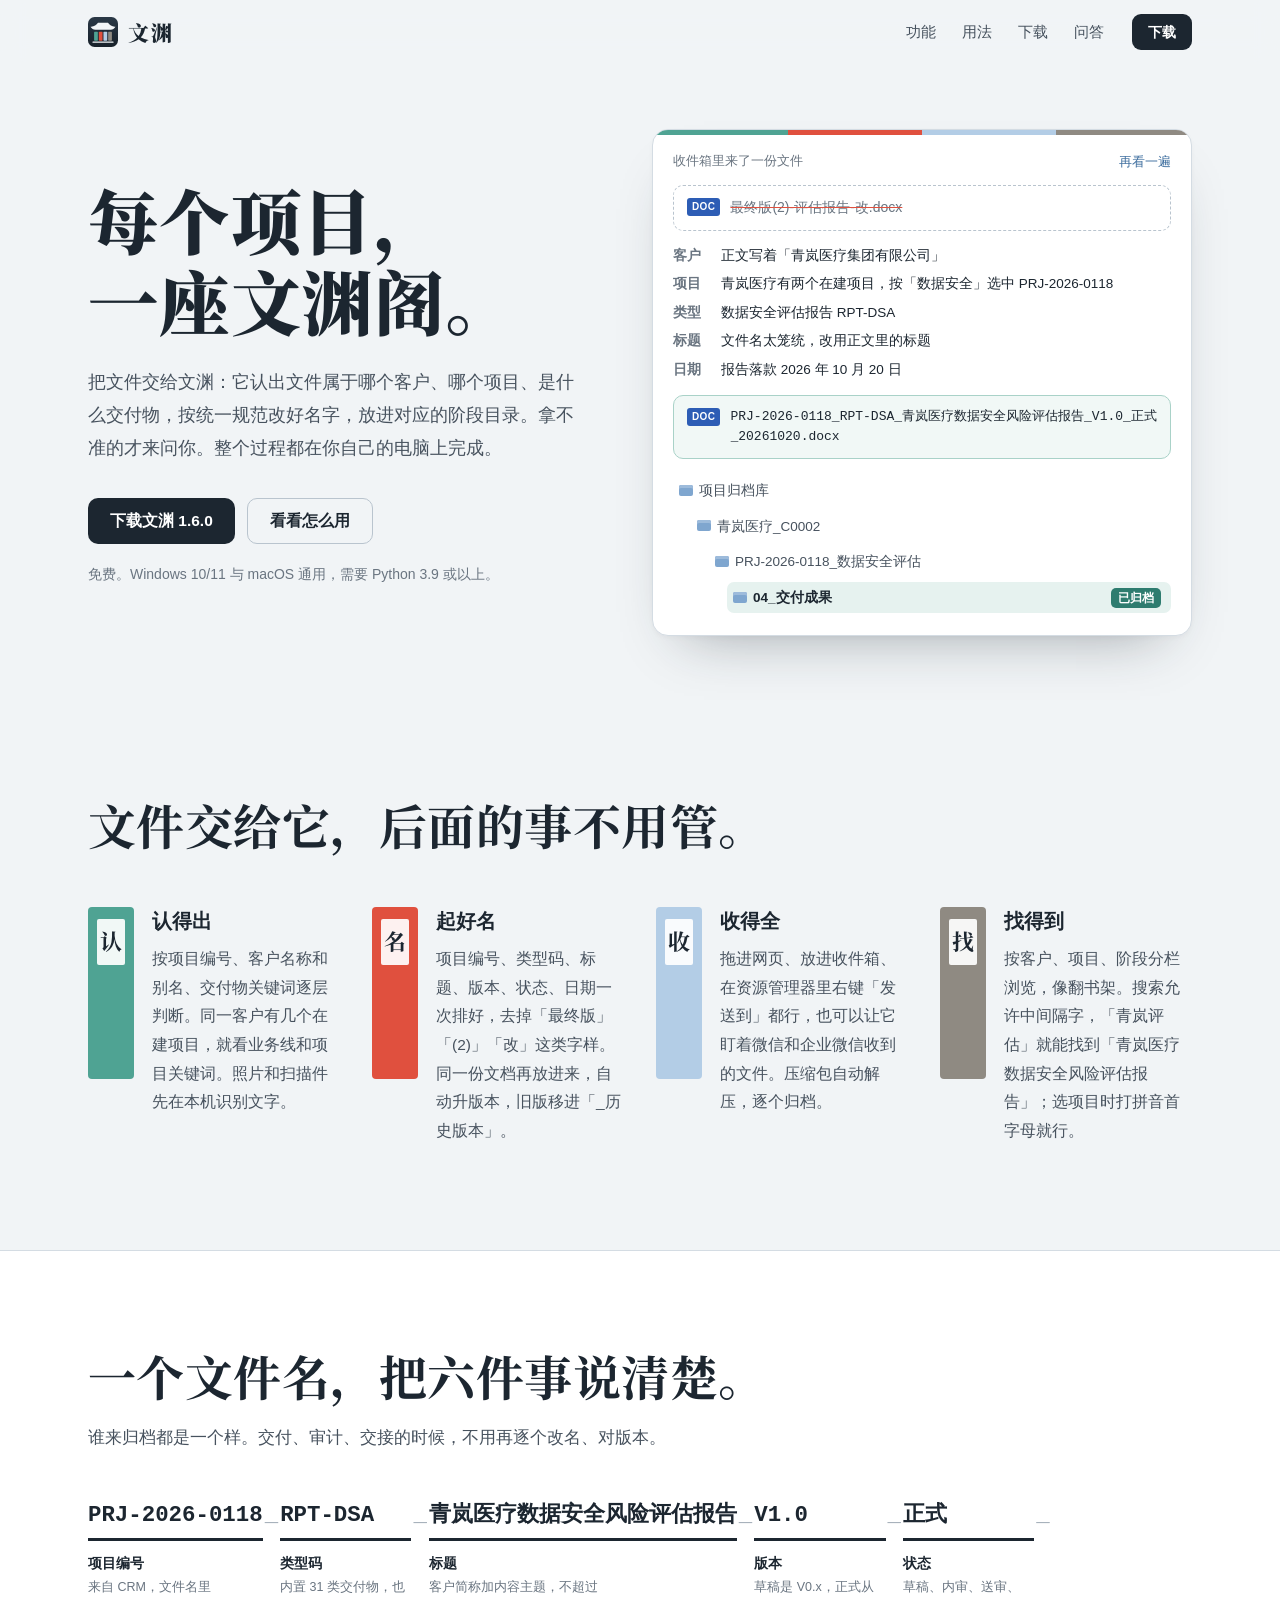
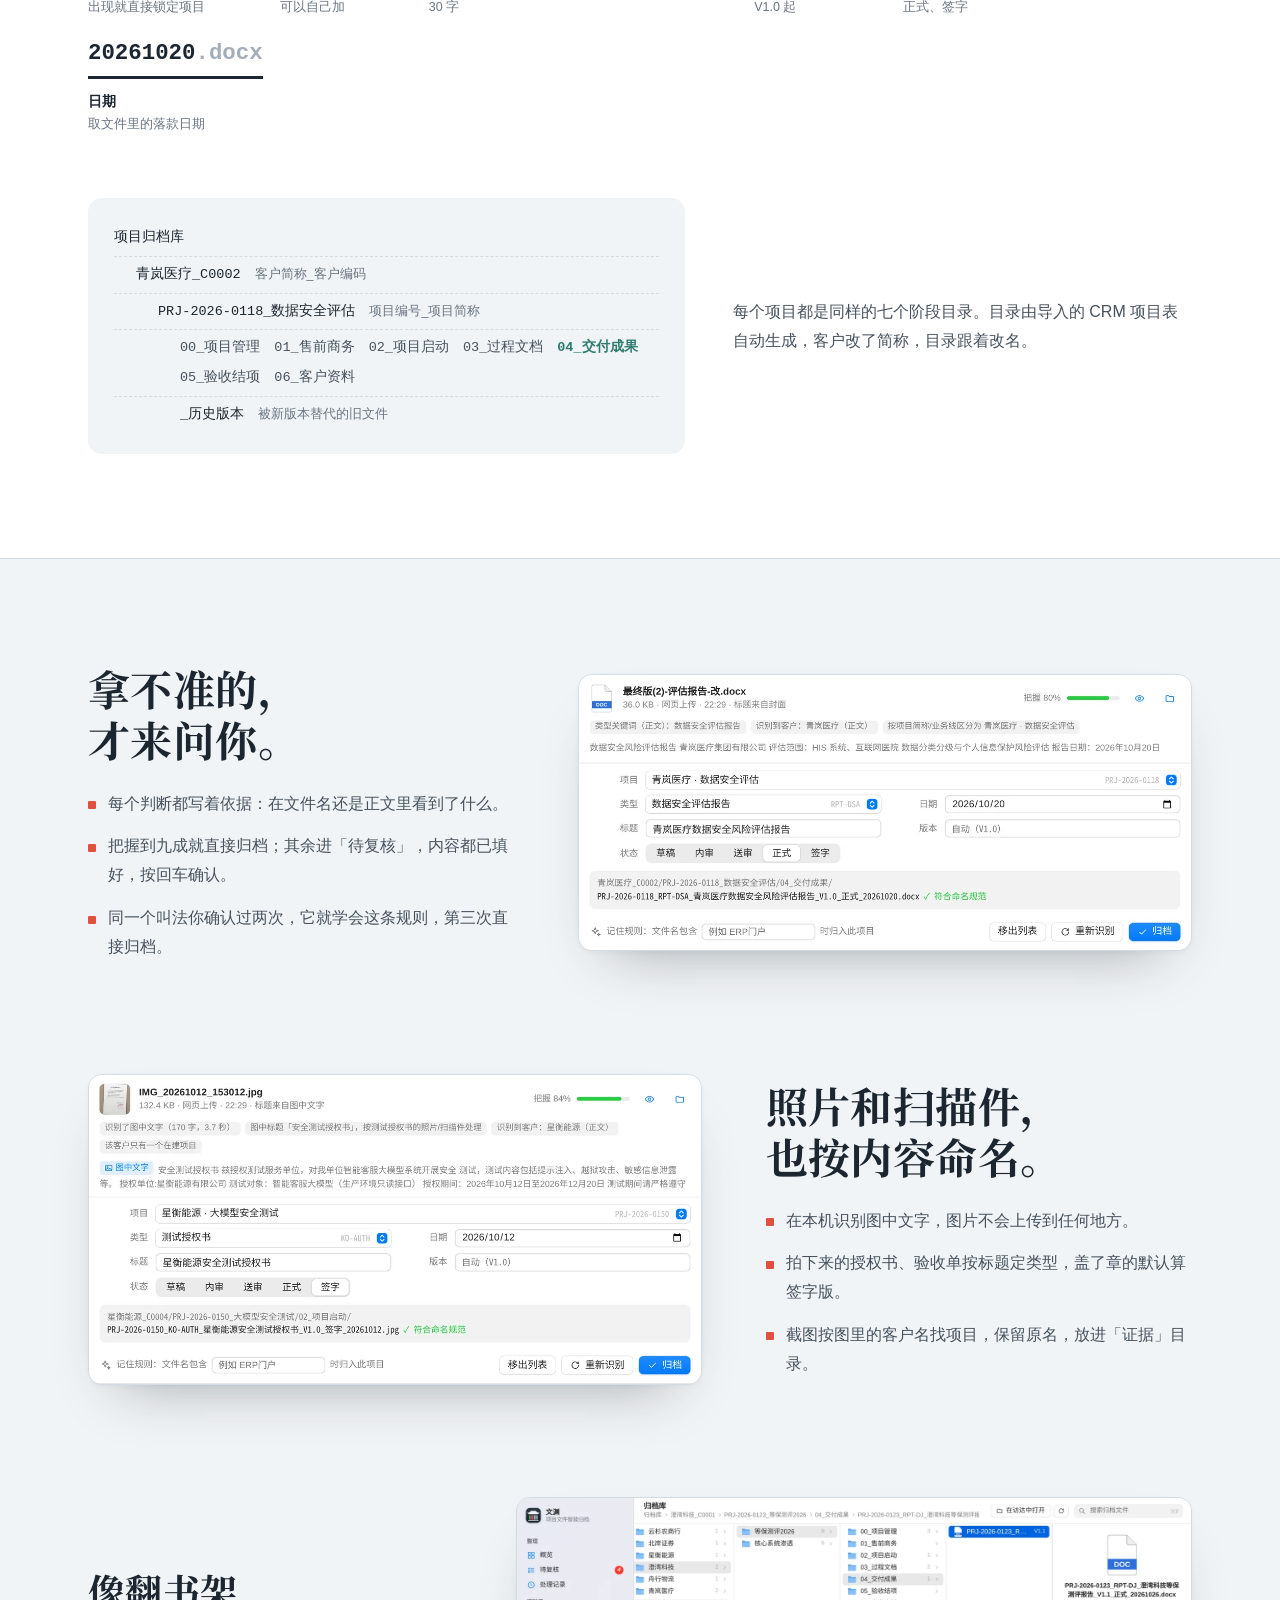
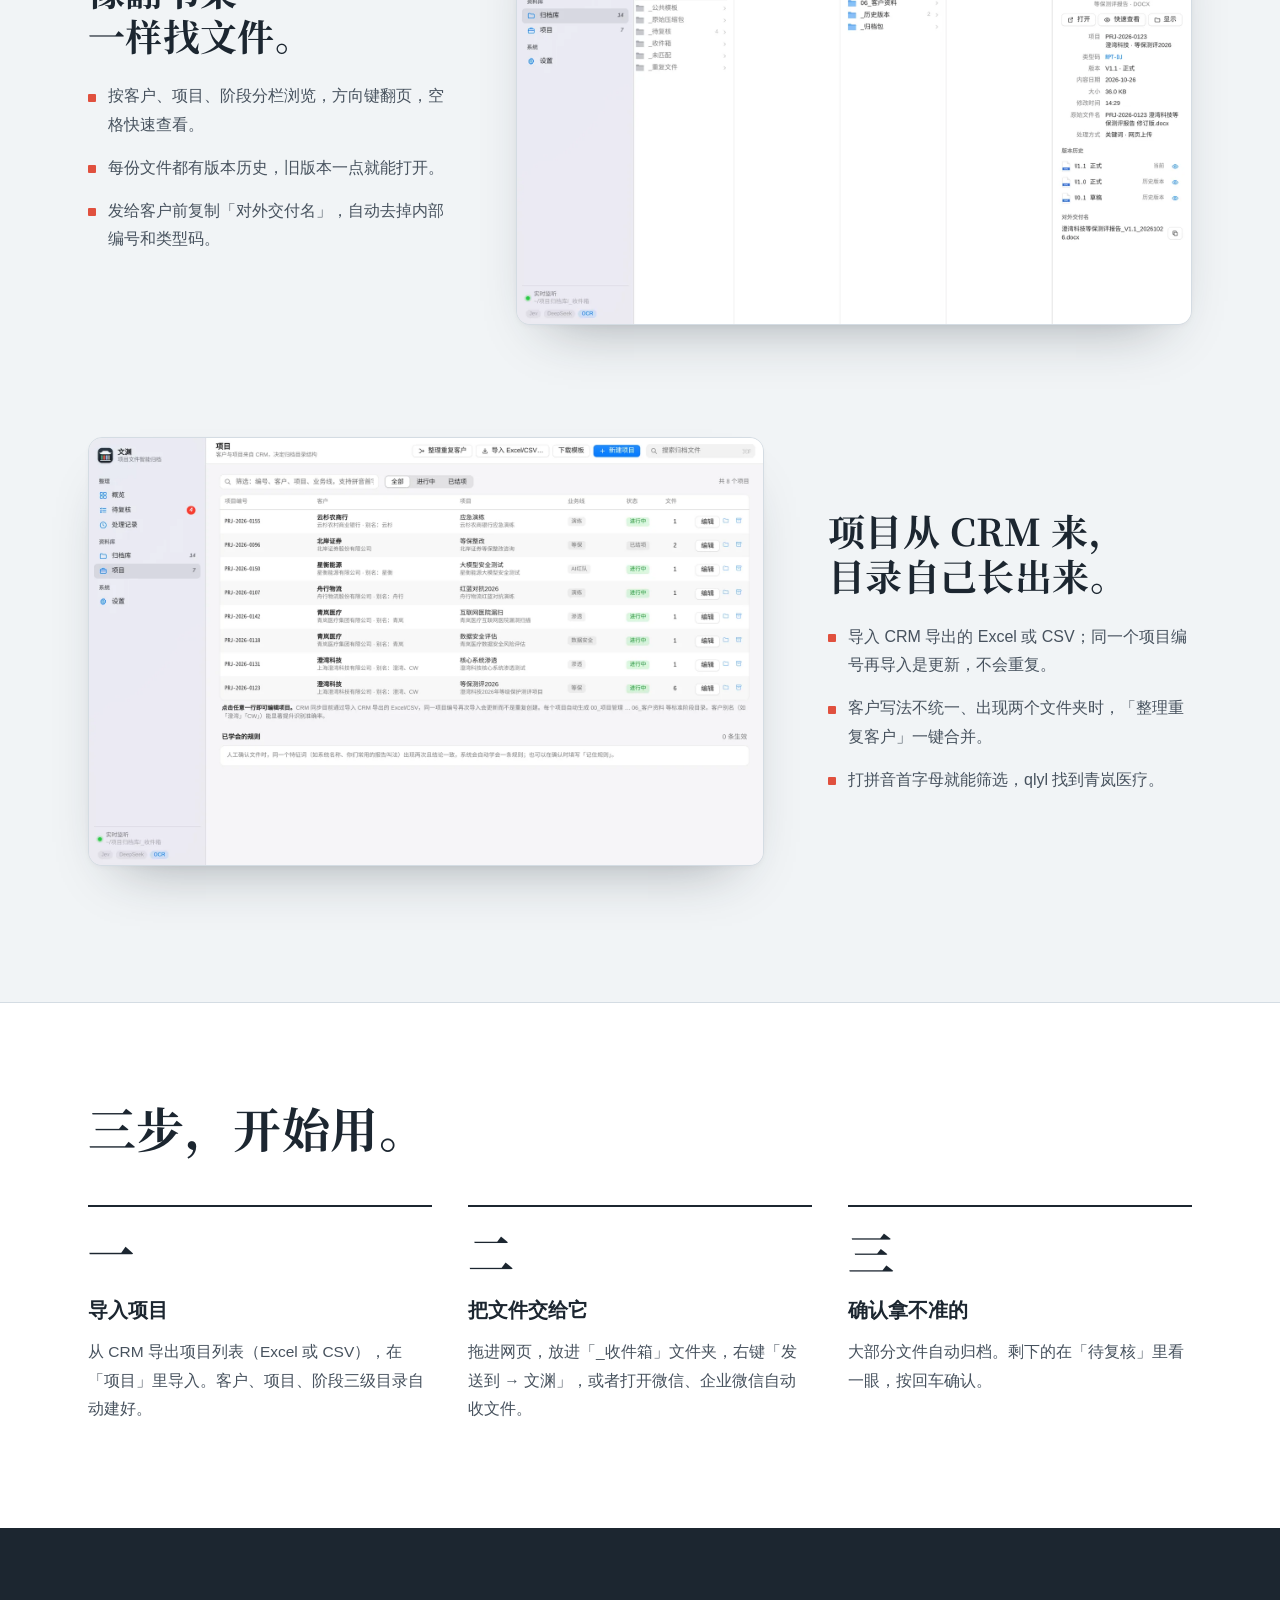
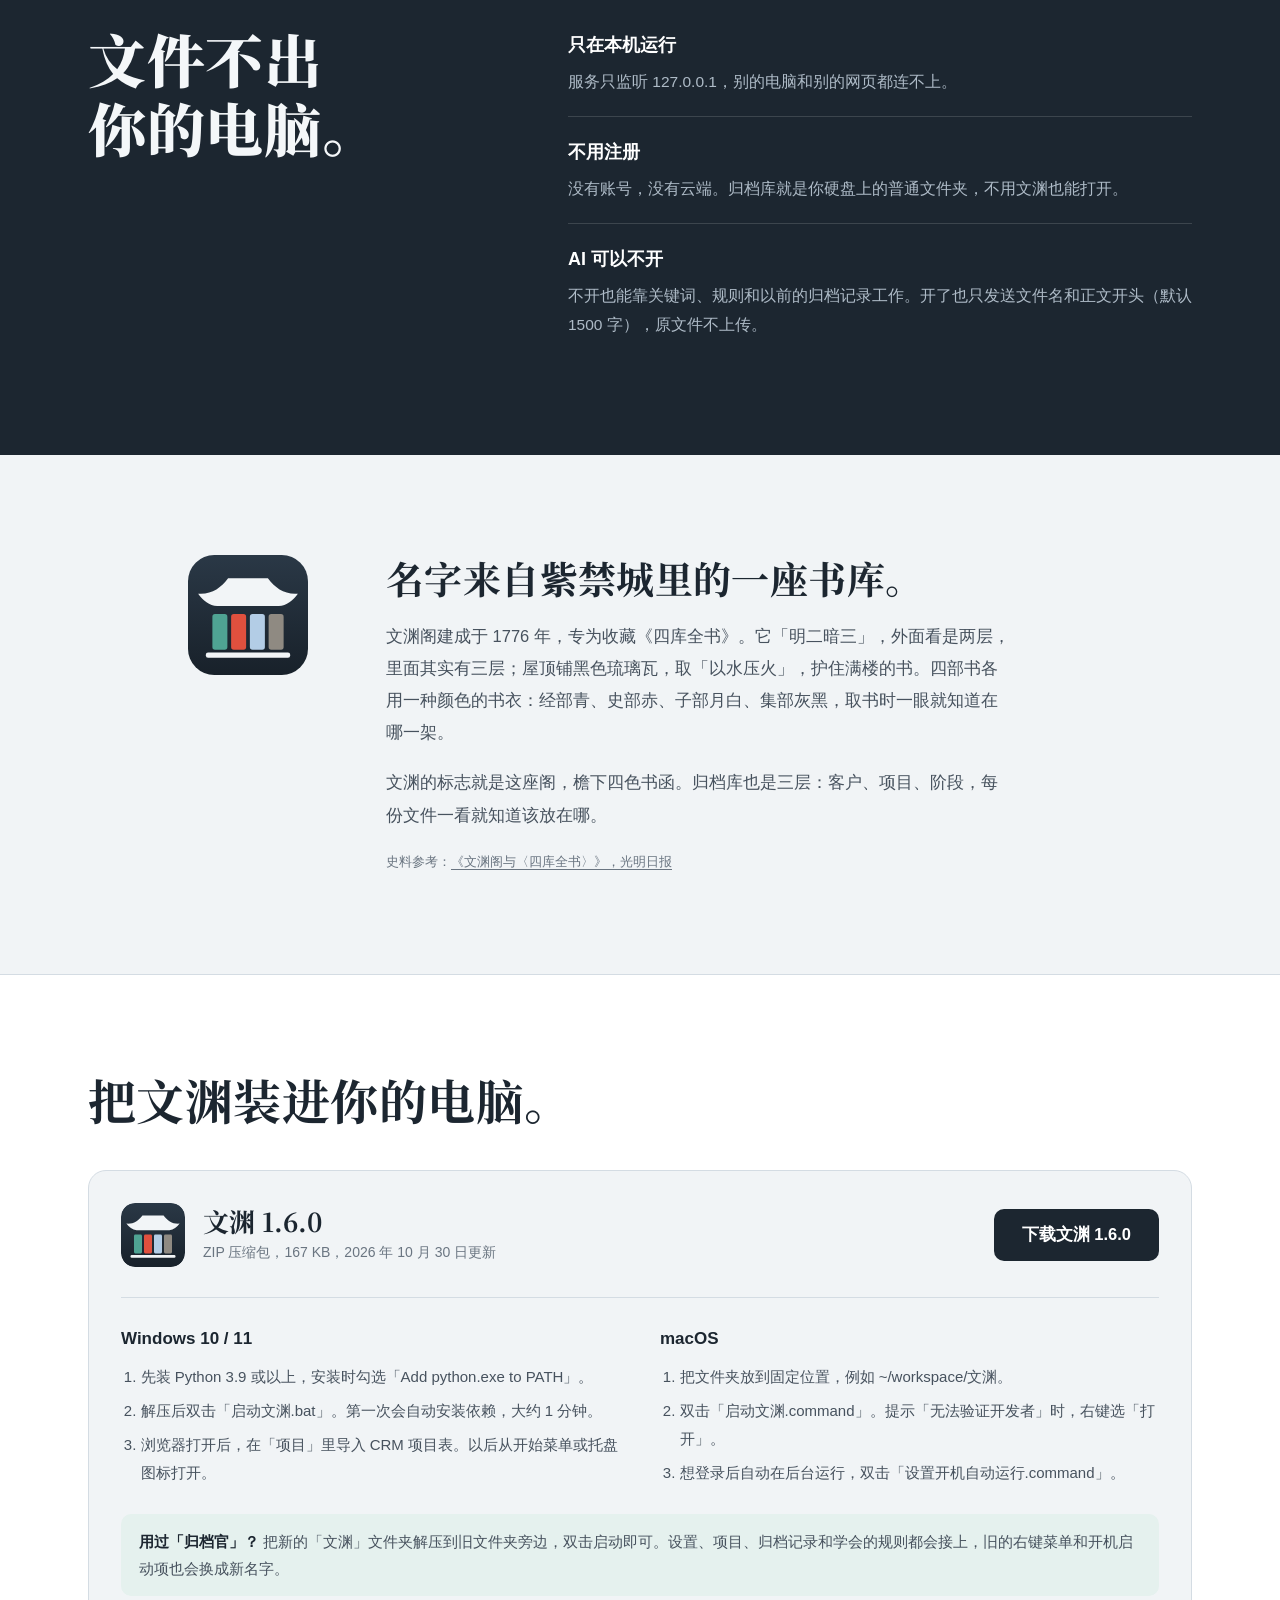
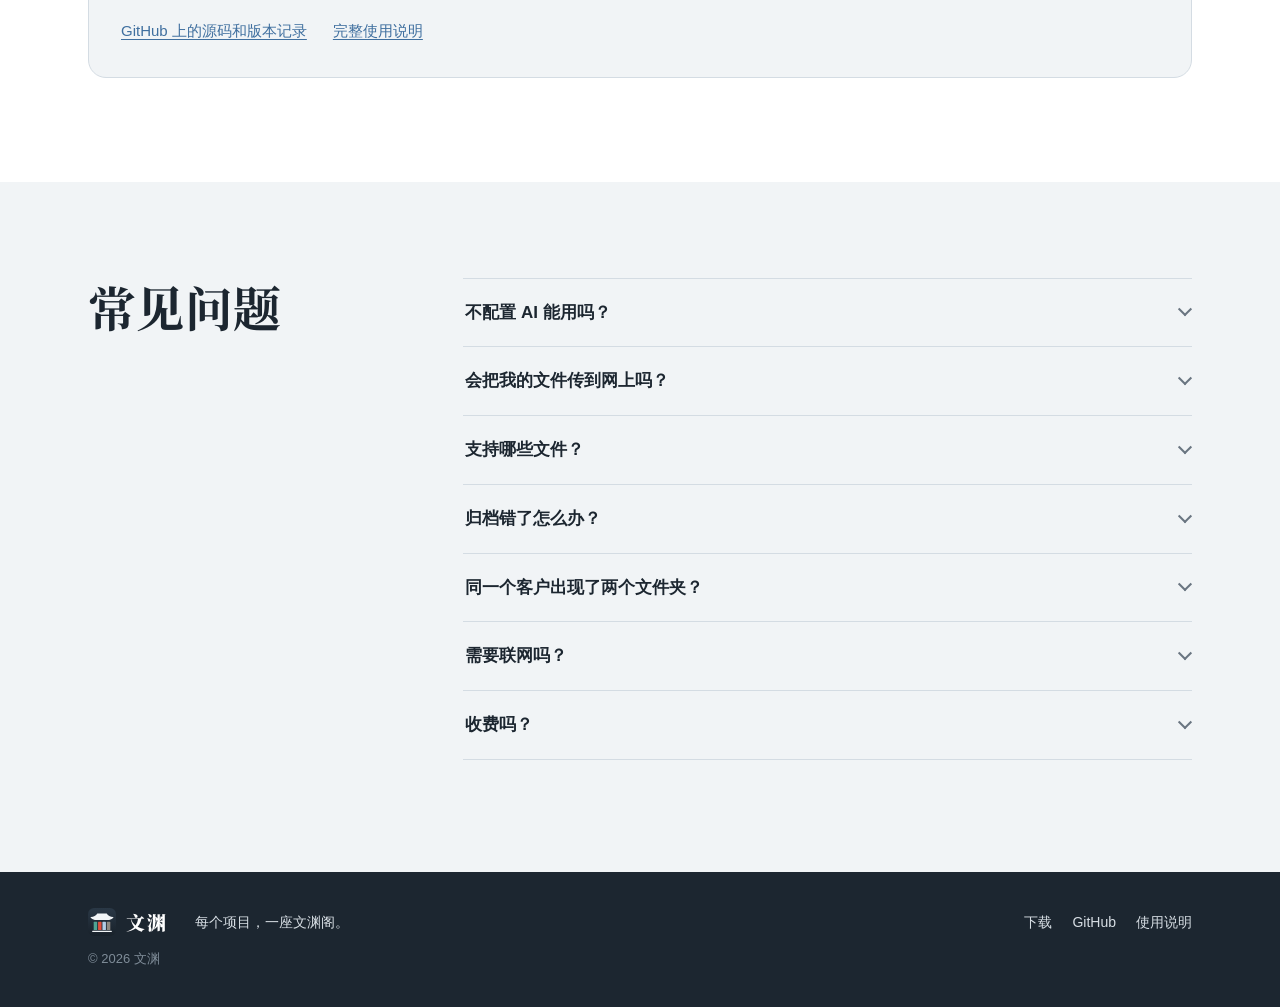
==== index.html @ 4310472b "文渊 1.6.0：原「归档官」改名，附产品网站 - 改名为「文渊」，新 Logo；旧的右键菜单、开始菜单和开机启动项自动换成新名字 - 新文件夹里启动时，自动接着用旁边旧「归档官」文件夹里的数据 - " ====
<!doctype html>
<html lang="zh-CN">
<head>
<meta charset="utf-8">
<meta name="viewport" content="width=device-width, initial-scale=1">
<title>文渊：项目文件自动归档</title>
<meta name="description" content="文渊自动认出文件属于哪个客户、哪个项目、是什么交付物，按统一规范改名，放进客户、项目、阶段三级目录。在你自己的电脑上运行，免费下载，Windows 与 macOS 通用。">
<meta name="theme-color" content="#F1F4F6">
<link rel="icon" href="assets/logo.svg" type="image/svg+xml">
<link rel="icon" href="assets/favicon-32.png" sizes="32x32" type="image/png">
<link rel="apple-touch-icon" href="assets/apple-touch-icon.png">
<meta property="og:type" content="website">
<meta property="og:title" content="文渊：每个项目，一座文渊阁">
<meta property="og:description" content="项目文件自动识别、规范命名、按客户 / 项目 / 阶段归档。本机运行，免费下载。">
<meta property="og:image" content="https://jamesju1987.github.io/wenyuan/assets/og.png">
<meta property="og:url" content="https://jamesju1987.github.io/wenyuan/">
<link rel="preload" href="assets/fonts/wy-serif-900.woff2" as="font" type="font/woff2" crossorigin>
<link rel="stylesheet" href="assets/site.css?v=1.6.0">
<script>document.documentElement.classList.add("js")</script>
</head>
<body>
<a class="skip" href="#main">跳到正文</a>

<header class="nav" id="nav">
  <div class="wrap nav-in">
    <a class="brand" href="#top" aria-label="文渊首页"><img src="assets/logo.svg" width="30" height="30" alt=""><span>文渊</span></a>
    <nav class="nav-links" aria-label="页面导航">
      <a href="#features">功能</a><a href="#how">用法</a><a href="#download">下载</a><a href="#faq">问答</a>
    </nav>
    <a class="btn btn-ink btn-sm" href="#download">下载</a>
  </div>
</header>

<main id="main">

<section class="hero" id="top">
  <div class="wrap hero-in">
    <div class="hero-copy">
      <h1 class="display"><span class="ln">每个项目，</span><span class="ln">一座文渊阁。</span></h1>
      <p class="lede">把文件交给文渊：它认出文件属于哪个客户、哪个项目、是什么交付物，按统一规范改好名字，放进对应的阶段目录。拿不准的才来问你。整个过程都在你自己的电脑上完成。</p>
      <div class="cta">
        <a class="btn btn-ink" href="download/Wenyuan-1.6.0.zip" download>下载文渊 1.6.0</a>
        <a class="btn btn-line" href="#how">看看怎么用</a>
      </div>
      <p class="fine">免费。Windows 10/11 与 macOS 通用，需要 Python 3.9 或以上。</p>
    </div>

    <figure class="demo" id="demo" data-step="0" aria-label="演示：一份名字很乱的文件被识别、改名，放进项目的交付成果目录">
      <div class="demo-bar">
        <span class="demo-title">收件箱里来了一份文件</span>
        <button type="button" class="replay" id="replay" hidden>再看一遍</button>
      </div>
      <div class="demo-body">
        <div class="d-file d-in"><span class="ftag">DOC</span><span class="fn">最终版(2)-评估报告-改.docx</span></div>
        <ul class="d-steps">
          <li class="s1"><b>客户</b><span>正文写着「青岚医疗集团有限公司」</span></li>
          <li class="s2"><b>项目</b><span>青岚医疗有两个在建项目，按「数据安全」选中 PRJ-2026-0118</span></li>
          <li class="s3"><b>类型</b><span>数据安全评估报告 RPT-DSA</span></li>
          <li class="s4"><b>标题</b><span>文件名太笼统，改用正文里的标题</span></li>
          <li class="s5"><b>日期</b><span>报告落款 2026 年 10 月 20 日</span></li>
        </ul>
        <div class="d-file d-out"><span class="ftag">DOC</span><span class="fn mono">PRJ-2026-0118_RPT-DSA_青岚医疗数据安全风险评估报告_V1.0_正式_20261020.docx</span></div>
        <div class="d-tree">
          <div class="t t0">项目归档库</div>
          <div class="t t1">青岚医疗_C0002</div>
          <div class="t t2">PRJ-2026-0118_数据安全评估</div>
          <div class="t t3"><span>04_交付成果</span><em class="land">已归档</em></div>
        </div>
      </div>
    </figure>
  </div>
</section>

<section class="pillars" id="features" aria-labelledby="pillars-h">
  <div class="wrap">
    <h2 class="display" id="pillars-h">文件交给它，<br class="m-only">后面的事不用管。</h2>
    <div class="pillar-grid">
      <article class="pillar c-qing">
        <div class="spine" aria-hidden="true">认</div>
        <div class="pillar-body">
          <h3>认得出</h3>
          <p>按项目编号、客户名称和别名、交付物关键词逐层判断。同一客户有几个在建项目，就看业务线和项目关键词。照片和扫描件先在本机识别文字。</p>
        </div>
      </article>
      <article class="pillar c-chi">
        <div class="spine" aria-hidden="true">名</div>
        <div class="pillar-body">
          <h3>起好名</h3>
          <p>项目编号、类型码、标题、版本、状态、日期一次排好，去掉「最终版」「(2)」「改」这类字样。同一份文档再放进来，自动升版本，旧版移进「_历史版本」。</p>
        </div>
      </article>
      <article class="pillar c-yuebai">
        <div class="spine" aria-hidden="true">收</div>
        <div class="pillar-body">
          <h3>收得全</h3>
          <p>拖进网页、放进收件箱、在资源管理器里右键「发送到」都行，也可以让它盯着微信和企业微信收到的文件。压缩包自动解压，逐个归档。</p>
        </div>
      </article>
      <article class="pillar c-huihei">
        <div class="spine" aria-hidden="true">找</div>
        <div class="pillar-body">
          <h3>找得到</h3>
          <p>按客户、项目、阶段分栏浏览，像翻书架。搜索允许中间隔字，「青岚评估」就能找到「青岚医疗数据安全风险评估报告」；选项目时打拼音首字母就行。</p>
        </div>
      </article>
    </div>
  </div>
</section>

<section class="anatomy" id="naming" aria-labelledby="naming-h">
  <div class="wrap">
    <h2 class="display" id="naming-h">一个文件名，<br class="m-only">把六件事说清楚。</h2>
    <p class="sec-lede">谁来归档都是一个样。交付、审计、交接的时候，不用再逐个改名、对版本。</p>
    <div class="fname-anatomy" role="list">
      <span class="seg" role="listitem"><code>PRJ-2026-0118</code><small><b>项目编号</b>来自 CRM，文件名里出现就直接锁定项目</small></span><span class="us" aria-hidden="true">_</span>
      <span class="seg" role="listitem"><code>RPT-DSA</code><small><b>类型码</b>内置 31 类交付物，也可以自己加</small></span><span class="us" aria-hidden="true">_</span>
      <span class="seg seg-wide" role="listitem"><code>青岚医疗数据安全风险评估报告</code><small><b>标题</b>客户简称加内容主题，不超过 30 字</small></span><span class="us" aria-hidden="true">_</span>
      <span class="seg" role="listitem"><code>V1.0</code><small><b>版本</b>草稿是 V0.x，正式从 V1.0 起</small></span><span class="us" aria-hidden="true">_</span>
      <span class="seg" role="listitem"><code>正式</code><small><b>状态</b>草稿、内审、送审、正式、签字</small></span><span class="us" aria-hidden="true">_</span>
      <span class="seg" role="listitem"><code>20261020<span class="ext">.docx</span></code><small><b>日期</b>取文件里的落款日期</small></span>
    </div>
    <div class="tree-wrap">
      <div class="tree" aria-label="归档库目录结构">
        <div class="tr d0"><span class="tn">项目归档库</span></div>
        <div class="tr d1"><span class="tn">青岚医疗_C0002</span><span class="tc">客户简称_客户编码</span></div>
        <div class="tr d2"><span class="tn">PRJ-2026-0118_数据安全评估</span><span class="tc">项目编号_项目简称</span></div>
        <div class="tr d3 stages"><span class="tn">00_项目管理</span><span class="tn">01_售前商务</span><span class="tn">02_项目启动</span><span class="tn">03_过程文档</span><span class="tn on">04_交付成果</span><span class="tn">05_验收结项</span><span class="tn">06_客户资料</span></div>
        <div class="tr d3"><span class="tn">_历史版本</span><span class="tc">被新版本替代的旧文件</span></div>
      </div>
      <p class="tree-note">每个项目都是同样的七个阶段目录。目录由导入的 CRM 项目表自动生成，客户改了简称，目录跟着改名。</p>
    </div>
  </div>
</section>

<section class="rows" aria-label="功能细节">
  <div class="wrap">
    <article class="row">
      <div class="row-text">
        <h2 class="display"><span class="ln">拿不准的，</span><span class="ln">才来问你。</span></h2>
        <ul class="ticks">
          <li>每个判断都写着依据：在文件名还是正文里看到了什么。</li>
          <li>把握到九成就直接归档；其余进「待复核」，内容都已填好，按回车确认。</li>
          <li>同一个叫法你确认过两次，它就学会这条规则，第三次直接归档。</li>
        </ul>
      </div>
      <figure class="shot"><img src="assets/img/card_messy.webp" width="1200" height="541" loading="lazy" alt="待复核卡片：一份叫「最终版(2)-评估报告-改.docx」的文件，被识别为青岚医疗数据安全评估项目的数据安全评估报告，建议改名为 PRJ-2026-0118_RPT-DSA_青岚医疗数据安全风险评估报告_V1.0_正式_20261020.docx"></figure>
    </article>

    <article class="row flip">
      <div class="row-text">
        <h2 class="display"><span class="ln">照片和扫描件，</span><span class="ln">也按内容命名。</span></h2>
        <ul class="ticks">
          <li>在本机识别图中文字，图片不会上传到任何地方。</li>
          <li>拍下来的授权书、验收单按标题定类型，盖了章的默认算签字版。</li>
          <li>截图按图里的客户名找项目，保留原名，放进「证据」目录。</li>
        </ul>
      </div>
      <figure class="shot"><img src="assets/img/card_photo.webp" width="1200" height="607" loading="lazy" alt="待复核卡片：手机拍的授权书照片，识别出图中文字，归为星衡能源大模型安全测试项目的测试授权书，状态为签字"></figure>
    </article>

    <article class="row wide">
      <div class="row-text">
        <h2 class="display"><span class="ln">像翻书架</span><span class="ln">一样找文件。</span></h2>
        <ul class="ticks">
          <li>按客户、项目、阶段分栏浏览，方向键翻页，空格快速查看。</li>
          <li>每份文件都有版本历史，旧版本一点就能打开。</li>
          <li>发给客户前复制「对外交付名」，自动去掉内部编号和类型码。</li>
        </ul>
      </div>
      <figure class="shot window"><img src="assets/img/library.webp" width="1600" height="1012" loading="lazy" alt="归档库分栏浏览：澄湾科技、等保测评2026、04_交付成果，右侧显示等保测评报告的版本历史 V1.1、V1.0、V0.1"></figure>
    </article>

    <article class="row wide flip">
      <div class="row-text">
        <h2 class="display"><span class="ln">项目从 CRM 来，</span><span class="ln">目录自己长出来。</span></h2>
        <ul class="ticks">
          <li>导入 CRM 导出的 Excel 或 CSV；同一个项目编号再导入是更新，不会重复。</li>
          <li>客户写法不统一、出现两个文件夹时，「整理重复客户」一键合并。</li>
          <li>打拼音首字母就能筛选，qlyl 找到青岚医疗。</li>
        </ul>
      </div>
      <figure class="shot window"><img src="assets/img/projects.webp" width="1600" height="1012" loading="lazy" alt="项目列表：项目编号、客户、项目、业务线、状态和文件数"></figure>
    </article>
  </div>
</section>

<section class="how" id="how" aria-labelledby="how-h">
  <div class="wrap">
    <h2 class="display" id="how-h">三步，开始用。</h2>
    <ol class="steps">
      <li>
        <h3>导入项目</h3>
        <p>从 CRM 导出项目列表（Excel 或 CSV），在「项目」里导入。客户、项目、阶段三级目录自动建好。</p>
      </li>
      <li>
        <h3>把文件交给它</h3>
        <p>拖进网页，放进「_收件箱」文件夹，右键「发送到 → 文渊」，或者打开微信、企业微信自动收文件。</p>
      </li>
      <li>
        <h3>确认拿不准的</h3>
        <p>大部分文件自动归档。剩下的在「待复核」里看一眼，按回车确认。</p>
      </li>
    </ol>
  </div>
</section>

<section class="local" aria-labelledby="local-h">
  <div class="wrap local-in">
    <h2 class="display" id="local-h">文件不出<br>你的电脑。</h2>
    <dl class="local-list">
      <div><dt>只在本机运行</dt><dd>服务只监听 127.0.0.1，别的电脑和别的网页都连不上。</dd></div>
      <div><dt>不用注册</dt><dd>没有账号，没有云端。归档库就是你硬盘上的普通文件夹，不用文渊也能打开。</dd></div>
      <div><dt>AI 可以不开</dt><dd>不开也能靠关键词、规则和以前的归档记录工作。开了也只发送文件名和正文开头（默认 1500 字），原文件不上传。</dd></div>
    </dl>
  </div>
</section>

<section class="story" aria-labelledby="story-h">
  <div class="wrap story-in">
    <div class="story-mark" aria-hidden="true"><img src="assets/logo.svg" width="120" height="120" alt=""></div>
    <div class="story-text">
      <h2 class="display" id="story-h">名字来自紫禁城里的<br class="m-only">一座书库。</h2>
      <p>文渊阁建成于 1776 年，专为收藏《四库全书》。它「明二暗三」，外面看是两层，里面其实有三层；屋顶铺黑色琉璃瓦，取「以水压火」，护住满楼的书。四部书各用一种颜色的书衣：经部青、史部赤、子部月白、集部灰黑，取书时一眼就知道在哪一架。</p>
      <p>文渊的标志就是这座阁，檐下四色书函。归档库也是三层：客户、项目、阶段，每份文件一看就知道该放在哪。</p>
      <p class="cite">史料参考：<a href="https://epaper.gmw.cn/gmrb/html/2015-04/29/nw.D110000gmrb_20150429_2-10.htm" rel="noopener">《文渊阁与〈四库全书〉》，光明日报</a></p>
    </div>
  </div>
</section>

<section class="download" id="download" aria-labelledby="dl-h">
  <div class="wrap">
    <h2 class="display" id="dl-h">把文渊装进你的电脑。</h2>
    <div class="dl-card">
      <div class="dl-main">
        <img src="assets/logo.svg" width="64" height="64" alt="">
        <div>
          <p class="dl-name">文渊 1.6.0</p>
          <p class="dl-meta">ZIP 压缩包，<span data-size>167 KB</span>，2026 年 10 月 30 日更新</p>
        </div>
        <a class="btn btn-ink btn-lg" href="download/Wenyuan-1.6.0.zip" download>下载文渊 1.6.0</a>
      </div>
      <div class="dl-os">
        <div>
          <h3>Windows 10 / 11</h3>
          <ol>
            <li>先装 Python 3.9 或以上，安装时勾选「Add python.exe to PATH」。</li>
            <li>解压后双击「启动文渊.bat」。第一次会自动安装依赖，大约 1 分钟。</li>
            <li>浏览器打开后，在「项目」里导入 CRM 项目表。以后从开始菜单或托盘图标打开。</li>
          </ol>
        </div>
        <div>
          <h3>macOS</h3>
          <ol>
            <li>把文件夹放到固定位置，例如 ~/workspace/文渊。</li>
            <li>双击「启动文渊.command」。提示「无法验证开发者」时，右键选「打开」。</li>
            <li>想登录后自动在后台运行，双击「设置开机自动运行.command」。</li>
          </ol>
        </div>
      </div>
      <p class="dl-upgrade"><b>用过「归档官」？</b>把新的「文渊」文件夹解压到旧文件夹旁边，双击启动即可。设置、项目、归档记录和学会的规则都会接上，旧的右键菜单和开机启动项也会换成新名字。</p>
      <p class="dl-links"><a href="https://github.com/jamesju1987/wenyuan">GitHub 上的源码和版本记录</a><a href="https://github.com/jamesju1987/wenyuan#readme">完整使用说明</a></p>
    </div>
  </div>
</section>

<section class="faq" id="faq" aria-labelledby="faq-h">
  <div class="wrap faq-in">
    <h2 class="display" id="faq-h">常见问题</h2>
    <div class="faq-list">
      <details>
        <summary>不配置 AI 能用吗？</summary>
        <p>能。项目编号、客户名称和别名、交付物关键词、学会的规则和以前的归档记录已经能处理大部分文件。配置 Jev 后，关键词判断不了时让它在候选项目里做选择；配置 DeepSeek 后，它会读正文开头，生成更准确的标题和日期。</p>
      </details>
      <details>
        <summary>会把我的文件传到网上吗？</summary>
        <p>不会。文渊运行在你的电脑上，图片文字识别也在本机完成。只有你打开了 AI 功能，才会把文件名和正文开头（默认 1500 字）发给你自己配置的模型服务，原文件不上传。</p>
      </details>
      <details>
        <summary>支持哪些文件？</summary>
        <p>Word（docx）、Excel、PowerPoint、PDF（包括扫描版）、文本，以及 JPG、PNG、HEIC 等图片。zip、7z、tar 压缩包会自动解压；rar 需要电脑上装有 7-Zip 或 WinRAR。老的 .doc 在 Mac 上能读内容，在 Windows 上按文件名判断。</p>
      </details>
      <details>
        <summary>归档错了怎么办？</summary>
        <p>在「概览」或「处理记录」里点撤销，文件回到待复核，被替代的旧版本恢复原位。你改正之后，相关的自动规则会停用，不会一错再错。</p>
      </details>
      <details>
        <summary>同一个客户出现了两个文件夹？</summary>
        <p>一般是换过数据库，或者同一客户在 CRM 里有两种写法。在「项目」里点「整理重复客户」：按项目编号能确定的默认勾选，合并时文件只移动不删除，内容完全相同的只留一份。</p>
      </details>
      <details>
        <summary>需要联网吗？</summary>
        <p>第一次启动要联网安装依赖（默认从清华镜像下载）。之后除了 AI 功能，都可以离线使用。</p>
      </details>
      <details>
        <summary>收费吗？</summary>
        <p>免费。</p>
      </details>
    </div>
  </div>
</section>

</main>

<footer class="foot">
  <div class="wrap foot-in">
    <a class="brand" href="#top"><img src="assets/logo.svg" width="28" height="28" alt=""><span>文渊</span></a>
    <p class="foot-tag">每个项目，一座文渊阁。</p>
    <nav class="foot-links" aria-label="页脚链接"><a href="#download">下载</a><a href="https://github.com/jamesju1987/wenyuan">GitHub</a><a href="https://github.com/jamesju1987/wenyuan#readme">使用说明</a></nav>
    <p class="foot-copy">© 2026 文渊</p>
  </div>
</footer>

<script src="assets/site.js?v=1.6.0" defer></script>
</body>
</html>
---- assets/site.css ----
/* 文渊 官网 */
@font-face { font-family: "WY Serif"; src: url("fonts/wy-serif-900.woff2") format("woff2"); font-weight: 900; font-display: swap; }
@font-face { font-family: "WY Serif"; src: url("fonts/wy-serif-700.woff2") format("woff2"); font-weight: 700; font-display: swap; }

:root {
  color-scheme: light;
  --paper: #F1F4F6;        /* 月白 */
  --white: #FFFFFF;
  --ink: #1C2630;          /* 玄瓦 */
  --ink-2: #47525E;
  --ink-3: #6A7581;
  --line: #D4DCE3;
  --qing: #2E7C6F;  --qing-l: #4FA393;      /* 经部 青 */
  --chi: #BC412E;   --chi-l: #E0503E;       /* 史部 赤 */
  --yuebai: #3F6F9F; --yuebai-l: #B3CDE6;   /* 子部 月白 */
  --huihei: #5A5751; --huihei-l: #8F8A82;   /* 集部 灰黑 */
  --serif: "WY Serif", "Songti SC", "STSong", "Noto Serif CJK SC", "Source Han Serif SC", serif;
  --sans: -apple-system, BlinkMacSystemFont, "PingFang SC", "Hiragino Sans GB", "Microsoft YaHei", "Noto Sans CJK SC", sans-serif;
  --mono: "SF Mono", "Cascadia Mono", Consolas, "Noto Sans Mono CJK SC", "Microsoft YaHei", monospace;
  --shadow: 0 28px 56px -32px rgba(28, 38, 48, .42), 0 2px 6px -2px rgba(28, 38, 48, .06);
}

*, *::before, *::after { box-sizing: border-box; }
html { scroll-behavior: smooth; scroll-padding-top: 72px; -webkit-text-size-adjust: 100%; }
body { margin: 0; background: var(--paper); color: var(--ink); font: 400 17px/1.75 var(--sans); -webkit-font-smoothing: antialiased; }
img { max-width: 100%; height: auto; display: block; }
a { color: inherit; }
h1, h2, h3, p, ul, ol, dl, dd, figure { margin: 0; }
.wrap { max-width: 1160px; margin: 0 auto; padding: 0 28px; }
.display { font-family: var(--serif); font-weight: 700; letter-spacing: .01em; line-height: 1.22; }
.mono { font-family: var(--mono); }
.m-only { display: none; }
:focus-visible { outline: 3px solid var(--yuebai); outline-offset: 3px; border-radius: 4px; }
.skip { position: absolute; left: 12px; top: -60px; z-index: 50; background: var(--ink); color: #fff; padding: 8px 14px; border-radius: 8px; text-decoration: none; }
.skip:focus { top: 12px; }

/* 按钮 */
.btn { display: inline-flex; align-items: center; justify-content: center; gap: 8px; height: 46px; padding: 0 22px; border-radius: 10px;
  font: 600 15.5px/1 var(--sans); text-decoration: none; white-space: nowrap; transition: background-color .15s, border-color .15s; }
.btn-ink { background: var(--ink); color: #fff; }
.btn-ink:hover { background: #2C3A48; }
.btn-line { border: 1px solid #B9C4CE; color: var(--ink); background: transparent; }
.btn-line:hover { background: var(--white); border-color: var(--ink-3); }
.btn-sm { height: 36px; padding: 0 16px; font-size: 14px; border-radius: 9px; }
.btn-lg { height: 52px; padding: 0 28px; font-size: 16.5px; }

/* 导航 */
.nav { position: sticky; top: 0; z-index: 20; background: rgba(241, 244, 246, .88); backdrop-filter: saturate(1.4) blur(12px);
  -webkit-backdrop-filter: saturate(1.4) blur(12px); border-bottom: 1px solid transparent; transition: border-color .2s; }
.nav.scrolled { border-bottom-color: var(--line); }
.nav-in { height: 64px; display: flex; align-items: center; gap: 28px; }
.brand { display: inline-flex; align-items: center; gap: 10px; text-decoration: none; font: 900 21px/1 var(--serif); letter-spacing: .08em; }
.nav-links { display: flex; gap: 26px; margin-left: auto; }
.nav-links a { text-decoration: none; color: var(--ink-2); font-size: 15px; }
.nav-links a:hover { color: var(--ink); }

/* 首屏 */
.hero { padding: 64px 0 64px; }
.hero-in { display: grid; grid-template-columns: minmax(0, 1fr) minmax(0, 1.08fr); gap: 64px; align-items: center; }
.hero h1 { font-weight: 900; font-size: clamp(40px, 5.5vw, 76px); line-height: 1.14; letter-spacing: .02em; }
.hero h1 .ln { display: block; white-space: nowrap; }
.lede { margin-top: 26px; font-size: 18px; line-height: 1.85; color: var(--ink-2); max-width: 30em; }
.cta { display: flex; flex-wrap: wrap; gap: 12px; margin-top: 32px; }
.fine { margin-top: 18px; font-size: 14px; color: var(--ink-3); }

/* 首屏演示：一份文件被识别、改名、归档 */
.demo { background: var(--white); border: 1px solid var(--line); border-radius: 16px; box-shadow: var(--shadow); overflow: hidden; position: relative; }
.demo::before { content: ""; display: block; height: 5px;
  background: linear-gradient(90deg, var(--qing-l) 0 25%, var(--chi-l) 25% 50%, var(--yuebai-l) 50% 75%, var(--huihei-l) 75% 100%); }
.demo-bar { display: flex; align-items: center; justify-content: space-between; padding: 12px 20px 0; min-height: 40px; }
.demo-title { font-size: 13px; color: var(--ink-3); }
.replay { font: 500 13px/1 var(--sans); color: var(--yuebai); background: none; border: 0; padding: 6px 0; cursor: pointer; }
.replay:hover { text-decoration: underline; }
.demo-body { padding: 10px 20px 22px; }
.d-file { display: flex; align-items: flex-start; gap: 10px; padding: 11px 13px; border-radius: 10px; font-size: 14px; line-height: 1.55; }
.ftag { flex: none; margin-top: 1px; font: 700 10px/1 var(--sans); letter-spacing: .04em; color: #fff; background: #2D5DB5; padding: 4px 5px; border-radius: 3px; }
.d-in { border: 1px dashed #B9C4CE; color: var(--ink); }
.d-in .fn { transition: color .4s; }
.d-in.done .fn { color: var(--ink-3); text-decoration: line-through; text-decoration-color: var(--chi-l); }
.d-steps { list-style: none; padding: 0; margin: 14px 0; display: grid; gap: 7px; }
.d-steps li { display: grid; grid-template-columns: 40px minmax(0, 1fr); gap: 8px; font-size: 13.5px; line-height: 1.6; }
.d-steps b { font-weight: 600; color: var(--ink-3); }
.d-out { border: 1px solid #A9D2C8; background: #F1F8F6; }
.d-out .fn { font-size: 13px; word-break: break-all; color: var(--ink); }
.d-tree { margin-top: 16px; font-size: 13.5px; display: grid; gap: 4px; }
.t { position: relative; display: flex; align-items: center; gap: 8px; padding: 4px 10px 4px 26px; border-radius: 7px; color: var(--ink-2); }
.t::before { content: ""; position: absolute; left: 6px; top: 50%; width: 14px; height: 11px; margin-top: -6px; border-radius: 2px;
  background: #7FA6CF; box-shadow: inset 0 3px 0 #9DBBDB; }
.t1 { margin-left: 18px; } .t2 { margin-left: 36px; } .t3 { margin-left: 54px; color: var(--ink); font-weight: 600; }
.t3.lit { background: #E6F2EF; }
.land { font-style: normal; font: 600 12px/1 var(--sans); color: #fff; background: var(--qing); padding: 4px 7px; border-radius: 5px; margin-left: auto; }
/* 动画只在脚本可用时启用；不支持脚本或减少动态效果时直接显示最终状态 */
.js .demo .anim { opacity: 0; transform: translateY(6px); transition: opacity .38s ease, transform .38s ease; }
.js .demo .anim.on { opacity: 1; transform: none; }
.js .demo .d-out.anim .fn { clip-path: inset(0 100% 0 0); transition: clip-path 1.1s linear .15s; }
.js .demo .d-out.anim.on .fn { clip-path: inset(0 0 0 0); }
.js .demo .land.anim { transform: scale(.6); }
.js .demo .land.anim.on { transform: none; }

/* 四件事 */
.pillars { padding: 96px 0 104px; }
.pillars h2 { font-size: clamp(30px, 3.9vw, 48px); max-width: 16em; }
.pillar-grid { display: grid; grid-template-columns: repeat(4, minmax(0, 1fr)); gap: 32px; margin-top: 52px; }
.pillar { display: grid; grid-template-columns: 46px minmax(0, 1fr); gap: 18px; align-items: start; }
.spine { position: relative; isolation: isolate; min-height: 172px; border-radius: 4px; display: flex; justify-content: center;
  align-items: flex-start; padding-top: 23px; font: 700 22px/1 var(--serif); color: var(--ink); }
/* 书函上的白色题签 */
.spine::before { content: ""; position: absolute; z-index: -1; top: 12px; left: 9px; right: 9px; height: 46px; background: rgba(255, 255, 255, .92); border-radius: 2px; }
.c-qing .spine { background: var(--qing-l); } .c-chi .spine { background: var(--chi-l); }
.c-yuebai .spine { background: var(--yuebai-l); } .c-huihei .spine { background: var(--huihei-l); }
.pillar h3 { font-size: 20px; font-weight: 600; line-height: 1.4; }
.pillar p { margin-top: 10px; font-size: 15.5px; line-height: 1.85; color: var(--ink-2); }

/* 文件名拆解 */
.anatomy { background: var(--white); padding: 96px 0 104px; border-top: 1px solid var(--line); border-bottom: 1px solid var(--line); }
.anatomy h2 { font-size: clamp(30px, 3.9vw, 48px); }
.sec-lede { margin-top: 18px; color: var(--ink-2); max-width: 34em; }
.fname-anatomy { display: flex; flex-wrap: wrap; align-items: flex-start; margin-top: 48px; row-gap: 22px; }
.seg { display: inline-flex; flex-direction: column; gap: 12px; }
.seg code { font: 600 clamp(16px, 1.75vw, 23px)/1.3 var(--mono); padding-bottom: 8px; border-bottom: 3px solid var(--ink); white-space: nowrap; }
.seg small { font-size: 12.5px; line-height: 1.6; color: var(--ink-3); max-width: 10.5em; padding-right: 6px; }
.seg small b { display: block; color: var(--ink); font-size: 13.5px; font-weight: 600; margin-bottom: 2px; }
.seg-wide small { max-width: 14em; }
.us { font: 600 clamp(16px, 1.75vw, 23px)/1.3 var(--mono); color: #A3AEB8; padding: 0 2px; }
.seg code .ext { color: #A3AEB8; }
.tree-wrap { display: grid; grid-template-columns: minmax(0, 1.3fr) minmax(0, 1fr); gap: 48px; margin-top: 64px; align-items: center; }
.tree { background: var(--paper); border-radius: 14px; padding: 22px 26px; font-size: 14px; }
.tr { display: flex; flex-wrap: wrap; align-items: baseline; gap: 6px 14px; padding: 6px 0; }
.tr + .tr { border-top: 1px dashed var(--line); }
.d1 { padding-left: 22px; } .d2 { padding-left: 44px; } .d3 { padding-left: 66px; }
.tn { font-family: var(--mono); font-size: 13.5px; color: var(--ink); }
.tc { font-size: 12.5px; color: var(--ink-3); }
.stages .tn { color: var(--ink-2); }
.stages .tn.on { color: var(--qing); font-weight: 700; }
.tree-note { color: var(--ink-2); font-size: 16px; line-height: 1.85; }

/* 功能细节 */
.rows { padding: 104px 0 24px; }
.row { display: grid; grid-template-columns: minmax(0, .82fr) minmax(0, 1.18fr); gap: 64px; align-items: center; margin-bottom: 112px; }
.row.flip { grid-template-columns: minmax(0, 1.18fr) minmax(0, .82fr); }
.row.flip .row-text { order: 2; }
.row h2 { font-size: clamp(28px, 3.3vw, 42px); }
.row h2 .ln { display: block; white-space: nowrap; }
.row.wide h2 { font-size: clamp(28px, 2.9vw, 37px); }
.row.wide { grid-template-columns: minmax(0, .7fr) minmax(0, 1.3fr); }
.row.wide.flip { grid-template-columns: minmax(0, 1.3fr) minmax(0, .7fr); }
.ticks { list-style: none; padding: 0; margin-top: 24px; display: grid; gap: 14px; }
.ticks li { position: relative; padding-left: 20px; color: var(--ink-2); font-size: 16px; line-height: 1.8; }
.ticks li::before { content: ""; position: absolute; left: 0; top: .72em; width: 8px; height: 8px; border-radius: 1px; background: var(--chi-l); }
.shot img { border-radius: 14px; border: 1px solid var(--line); box-shadow: var(--shadow); background: var(--white); }

/* 三步 */
.how { background: var(--white); padding: 96px 0 104px; border-top: 1px solid var(--line); }
.how h2 { font-size: clamp(30px, 3.9vw, 48px); }
.steps { list-style: none; padding: 0; margin-top: 48px; display: grid; grid-template-columns: repeat(3, minmax(0, 1fr)); gap: 36px; counter-reset: s; }
.steps li { counter-increment: s; border-top: 2px solid var(--ink); padding-top: 22px; }
.steps li::before { content: counter(s, cjk-ideographic); display: block; font: 900 46px/1 var(--serif); margin-bottom: 18px; }
.steps h3 { font-size: 20px; font-weight: 600; }
.steps p { margin-top: 10px; color: var(--ink-2); font-size: 15.5px; line-height: 1.85; }

/* 本地优先：玄瓦 */
.local { background: var(--ink); color: #E8EDF1; padding: 96px 0; }
.local-in { display: grid; grid-template-columns: minmax(0, .8fr) minmax(0, 1.2fr); gap: 64px; align-items: start; }
.local h2 { font-weight: 900; font-size: clamp(34px, 4.6vw, 58px); line-height: 1.18; color: #F4F7F9; }
.local-list > div { padding: 20px 0; border-top: 1px solid rgba(255, 255, 255, .14); }
.local-list > div:first-child { border-top: 0; padding-top: 6px; }
.local-list dt { font-weight: 600; font-size: 18px; color: #fff; }
.local-list dd { margin-top: 6px; color: #AEBBC7; font-size: 15.5px; line-height: 1.85; }

/* 名字由来 */
.story { padding: 100px 0; }
.story-in { display: grid; grid-template-columns: 150px minmax(0, 1fr); gap: 48px; align-items: start; max-width: 960px; }
.story-mark img { width: 120px; height: 120px; }
.story h2 { font-size: clamp(26px, 3vw, 38px); }
.story-text p { margin-top: 18px; color: var(--ink-2); font-size: 16.5px; line-height: 1.95; max-width: 38em; }
.story-text .cite { font-size: 13px; color: var(--ink-3); }
.cite a { color: var(--ink-3); text-underline-offset: 3px; }

/* 下载 */
.download { background: var(--white); padding: 96px 0 104px; border-top: 1px solid var(--line); }
.download h2 { font-size: clamp(30px, 3.9vw, 48px); }
.dl-card { margin-top: 40px; border: 1px solid var(--line); border-radius: 18px; padding: 32px; background: var(--paper); }
.dl-main { display: flex; align-items: center; gap: 18px; flex-wrap: wrap; }
.dl-main img { border-radius: 14px; }
.dl-name { font: 700 26px/1.3 var(--serif); }
.dl-meta { font-size: 14px; color: var(--ink-3); margin-top: 2px; }
.dl-main .btn { margin-left: auto; }
.dl-os { display: grid; grid-template-columns: repeat(2, minmax(0, 1fr)); gap: 40px; margin-top: 30px; padding-top: 26px; border-top: 1px solid var(--line); }
.dl-os h3 { font-size: 17px; font-weight: 600; }
.dl-os ol { margin-top: 10px; padding-left: 1.3em; color: var(--ink-2); font-size: 15px; line-height: 1.85; }
.dl-os li + li { margin-top: 6px; }
.dl-upgrade { margin-top: 28px; padding: 14px 18px; border-radius: 10px; background: #E5F1EE; color: var(--ink-2); font-size: 15px; line-height: 1.8; }
.dl-upgrade b { color: var(--ink); margin-right: 4px; }
.dl-links { display: flex; flex-wrap: wrap; gap: 8px 26px; margin-top: 22px; font-size: 15px; }
.dl-links a { color: var(--yuebai); text-underline-offset: 3px; }

/* 问答 */
.faq { padding: 96px 0 112px; }
.faq-in { display: grid; grid-template-columns: minmax(0, .62fr) minmax(0, 1.38fr); gap: 48px; align-items: start; }
.faq h2 { font-size: clamp(30px, 3.9vw, 48px); }
.faq-list details { border-bottom: 1px solid var(--line); }
.faq-list details:first-child { border-top: 1px solid var(--line); }
.faq-list summary { list-style: none; cursor: pointer; display: flex; align-items: center; justify-content: space-between; gap: 16px;
  padding: 19px 2px; font-size: 17px; font-weight: 600; }
.faq-list summary::-webkit-details-marker { display: none; }
.faq-list summary::after { content: ""; flex: none; width: 10px; height: 10px; border-right: 2px solid var(--ink-3); border-bottom: 2px solid var(--ink-3);
  transform: rotate(45deg) translate(-2px, -2px); transition: transform .2s; }
.faq-list details[open] summary::after { transform: rotate(225deg) translate(-2px, -2px); }
.faq-list p { padding: 0 2px 20px; color: var(--ink-2); font-size: 15.5px; line-height: 1.9; max-width: 40em; }

/* 页脚 */
.foot { background: var(--ink); color: #AEBBC7; padding: 36px 0; font-size: 14px; }
.foot-in { display: flex; flex-wrap: wrap; align-items: center; gap: 12px 28px; }
.foot .brand { color: #fff; font-size: 19px; }
.foot-tag { color: #D7DEE4; }
.foot-links { display: flex; gap: 20px; margin-left: auto; }
.foot-links a { color: #D7DEE4; text-decoration: none; }
.foot-links a:hover { color: #fff; text-decoration: underline; }
.foot-copy { width: 100%; font-size: 13px; color: #7F8C98; }

/* 平板 */
@media (max-width: 980px) {
  .hero { padding: 40px 0 72px; }
  .hero-in { grid-template-columns: 1fr; gap: 44px; }
  .pillar-grid { grid-template-columns: repeat(2, minmax(0, 1fr)); gap: 40px 32px; }
  .tree-wrap, .local-in, .faq-in { grid-template-columns: 1fr; gap: 32px; }
  .row, .row.wide, .row.flip, .row.wide.flip { grid-template-columns: 1fr; gap: 32px; margin-bottom: 88px; }
  .row.flip .row-text { order: 0; }
  .steps { grid-template-columns: 1fr; gap: 28px; }
}
/* 手机 */
@media (max-width: 640px) {
  body { font-size: 16px; }
  .wrap { padding: 0 16px; }
  .m-only { display: inline; }
  .nav-in { height: 56px; }
  .nav-links { display: none; }
  .nav .btn { margin-left: auto; }
  .lede { font-size: 16.5px; }
  .cta .btn { flex: 1 1 auto; }
  .demo-body { padding: 8px 14px 18px; }
  .demo-bar { padding: 10px 14px 0; }
  .pillars, .anatomy, .how, .download, .faq, .story { padding: 72px 0; }
  .local { padding: 72px 0; }
  .rows { padding: 72px 0 8px; }
  .pillar-grid { grid-template-columns: 1fr; gap: 28px; }
  .spine { min-height: 132px; }
  .fname-anatomy { flex-direction: column; flex-wrap: nowrap; row-gap: 14px; }
  .us { display: none; }
  .seg { display: grid; grid-template-columns: minmax(0, 1fr); gap: 6px; width: 100%; }
  .seg code { white-space: normal; word-break: break-all; font-size: 16px; border-bottom-width: 2px; }
  .seg small, .seg-wide small { max-width: none; }
  .tree { padding: 18px 16px; }
  .d1 { padding-left: 14px; } .d2 { padding-left: 28px; } .d3 { padding-left: 42px; }
  .story-in { grid-template-columns: 1fr; gap: 24px; }
  .story-mark img { width: 72px; height: 72px; }
  .dl-card { padding: 22px 18px; }
  .dl-main .btn { margin-left: 0; width: 100%; }
  .dl-os { grid-template-columns: 1fr; gap: 24px; }
  .foot-links { margin-left: 0; }
}
@media (prefers-reduced-motion: reduce) {
  html { scroll-behavior: auto; }
  .js .demo .anim, .js .demo .d-out.anim .fn { transition: none; }
}
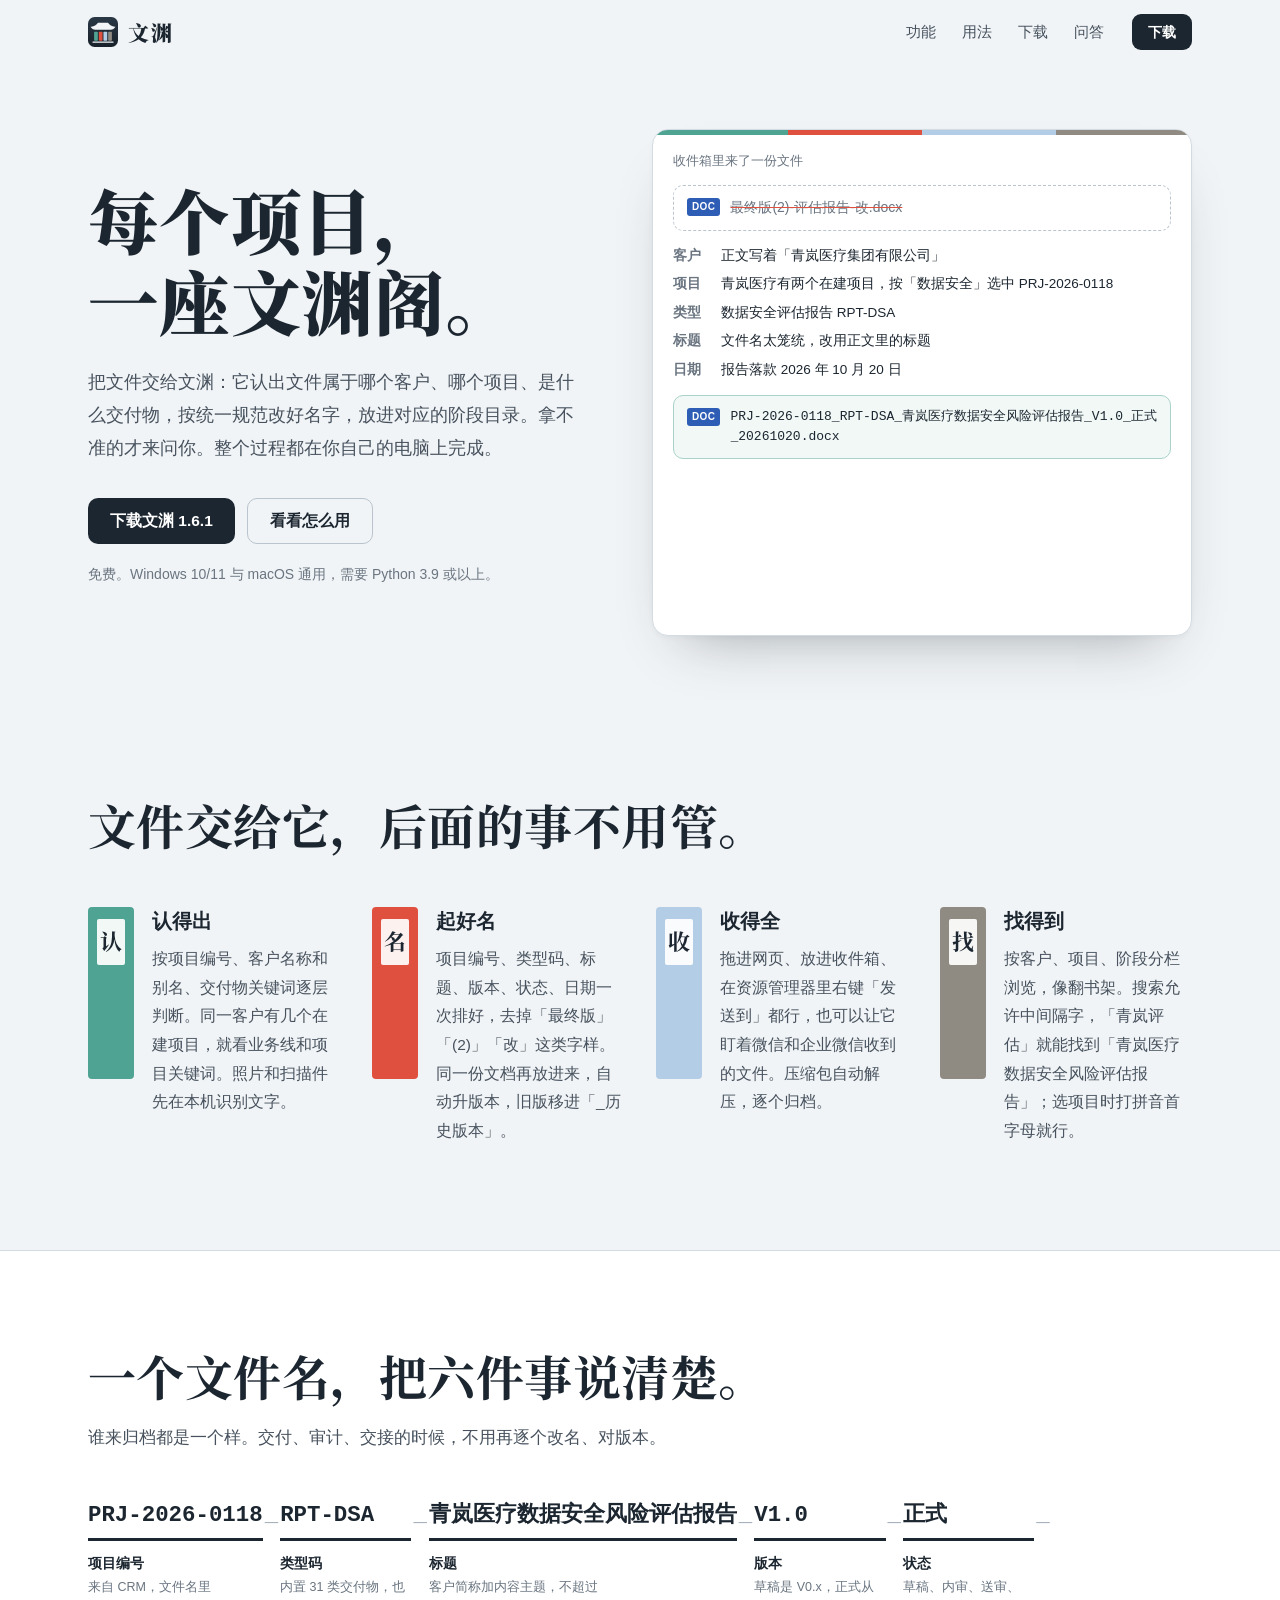
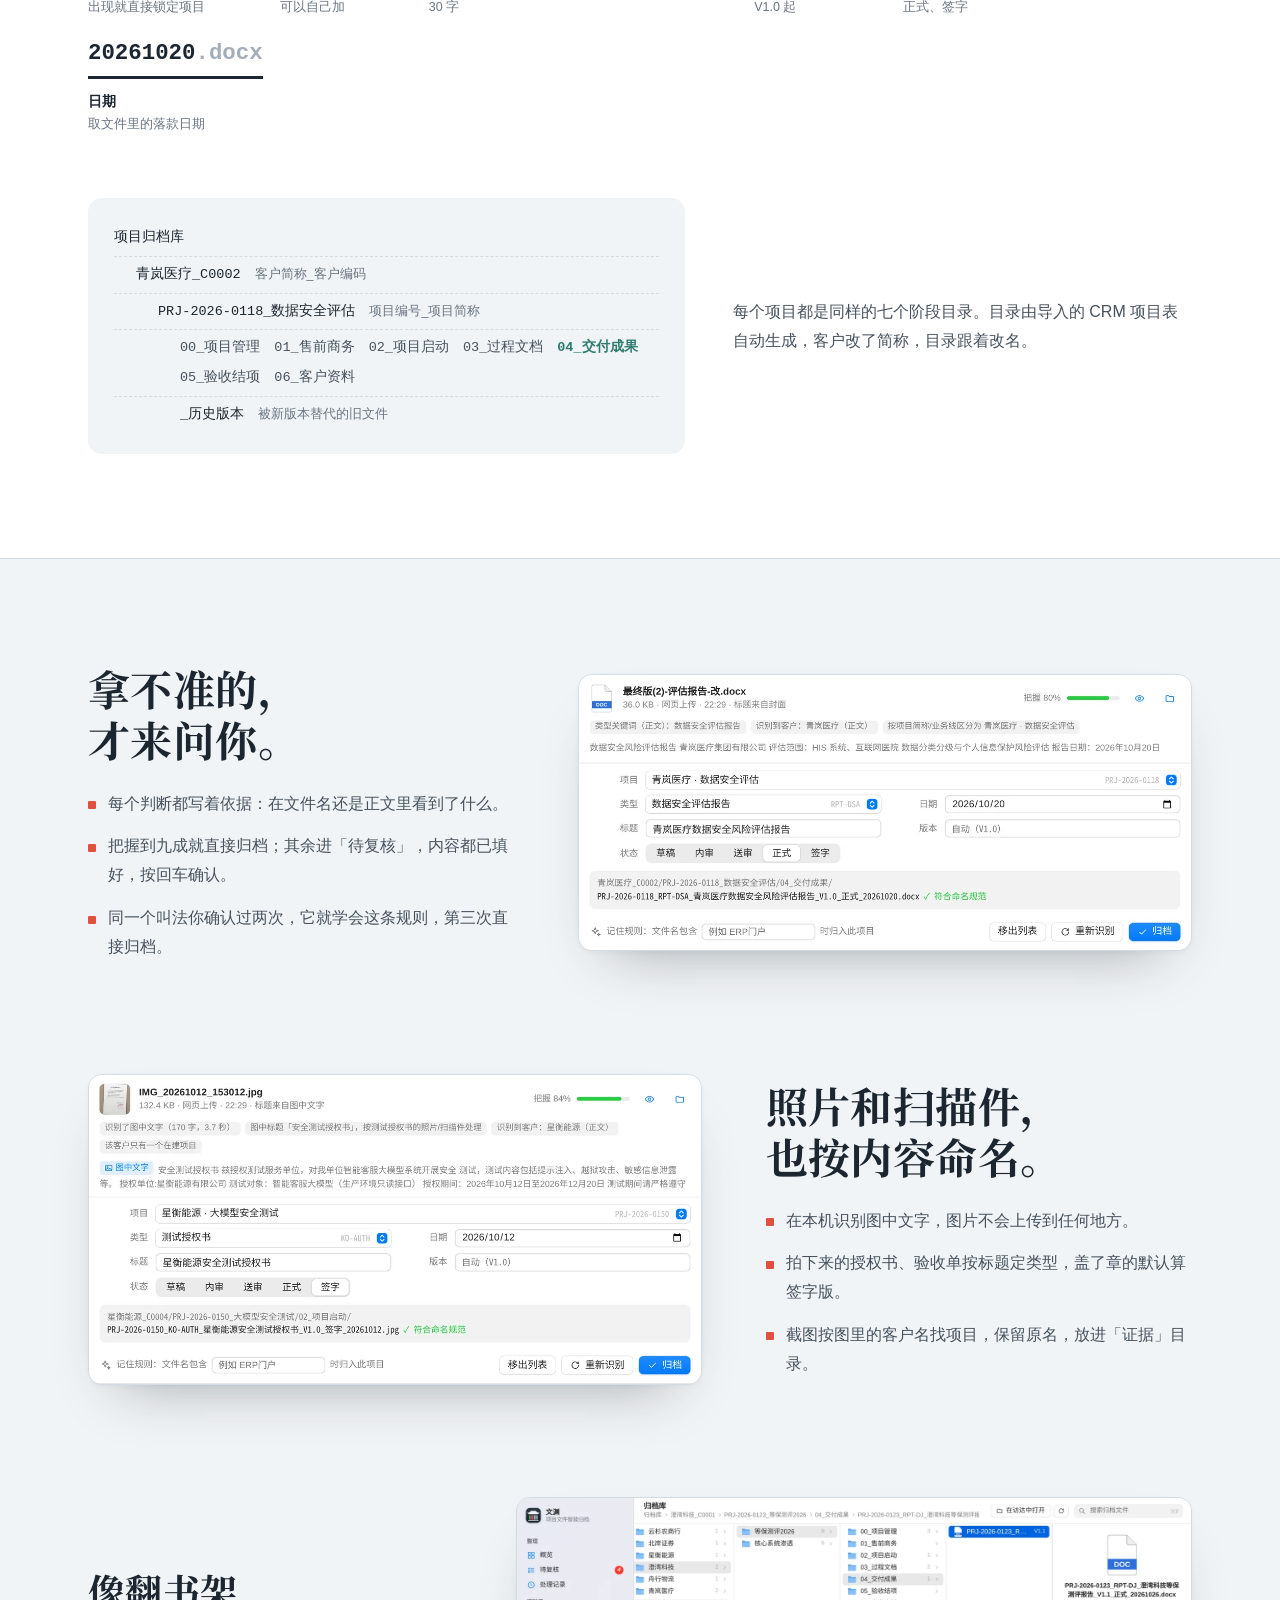
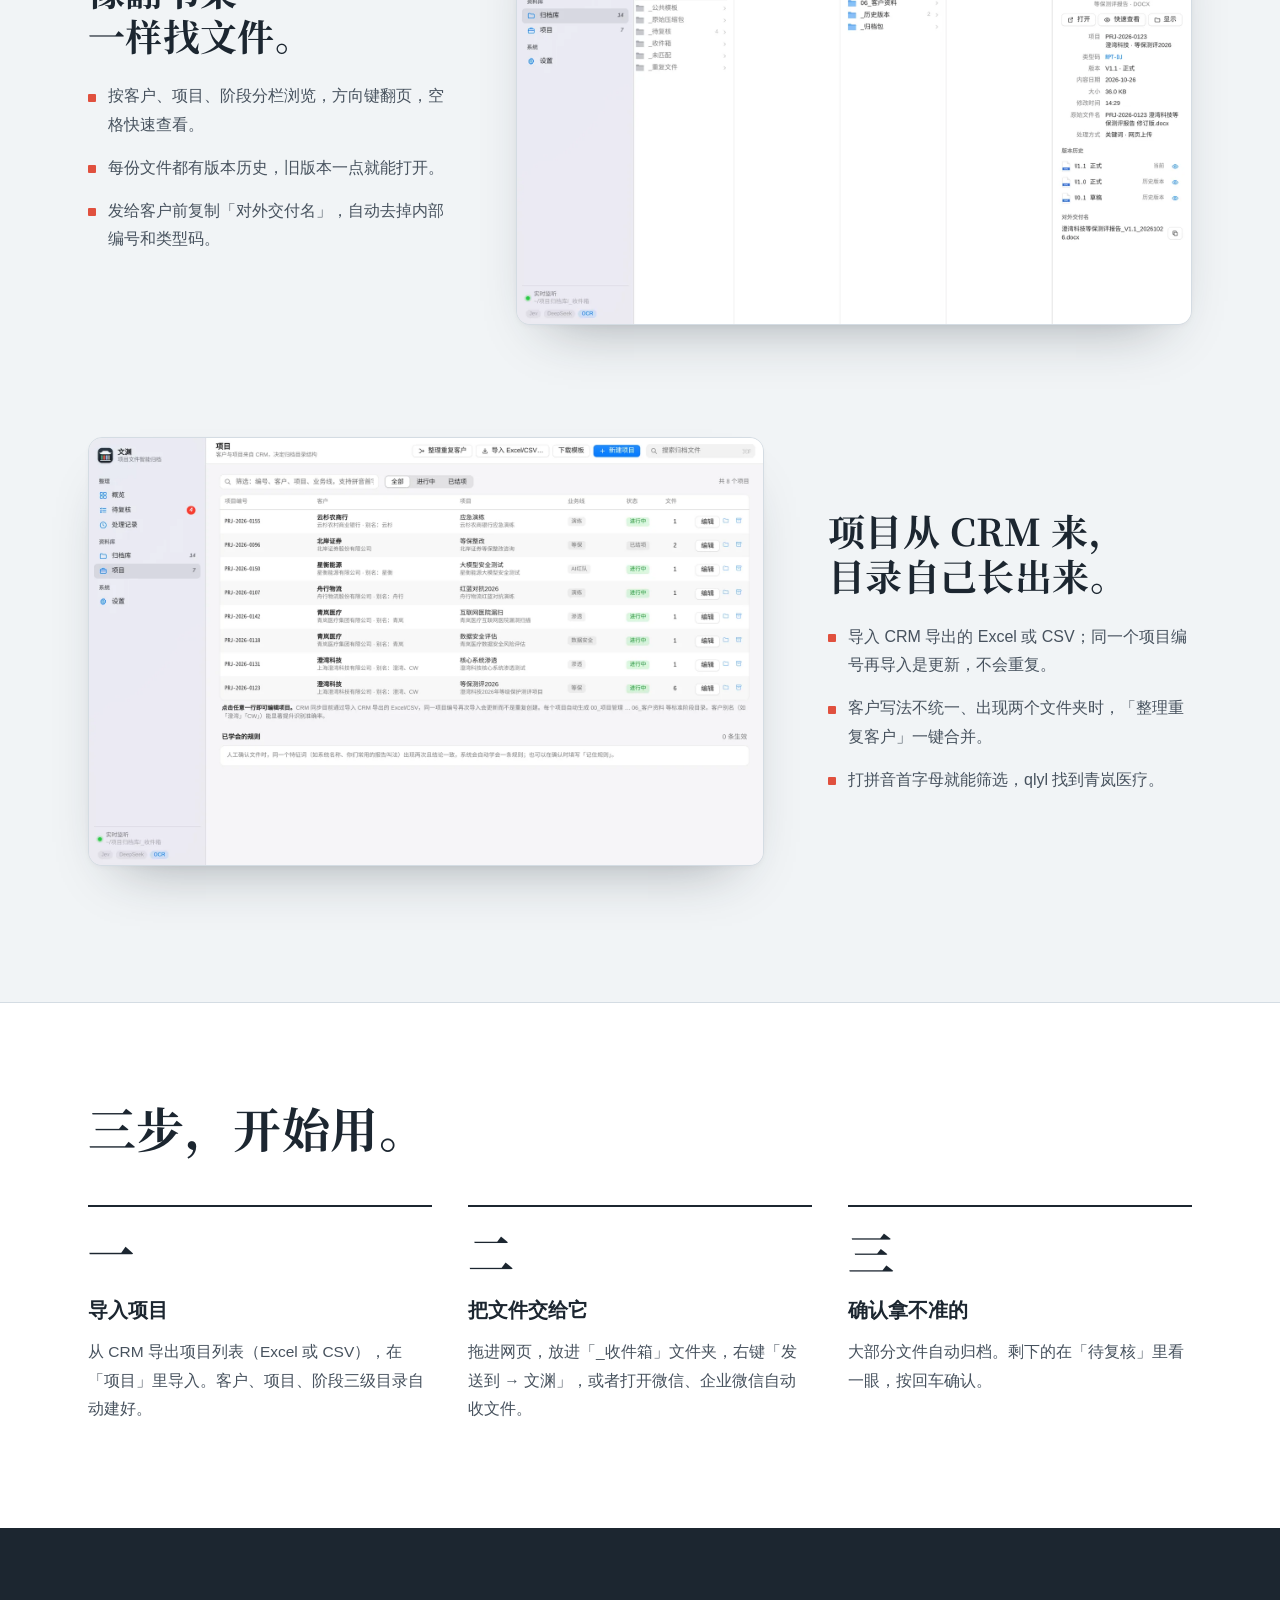
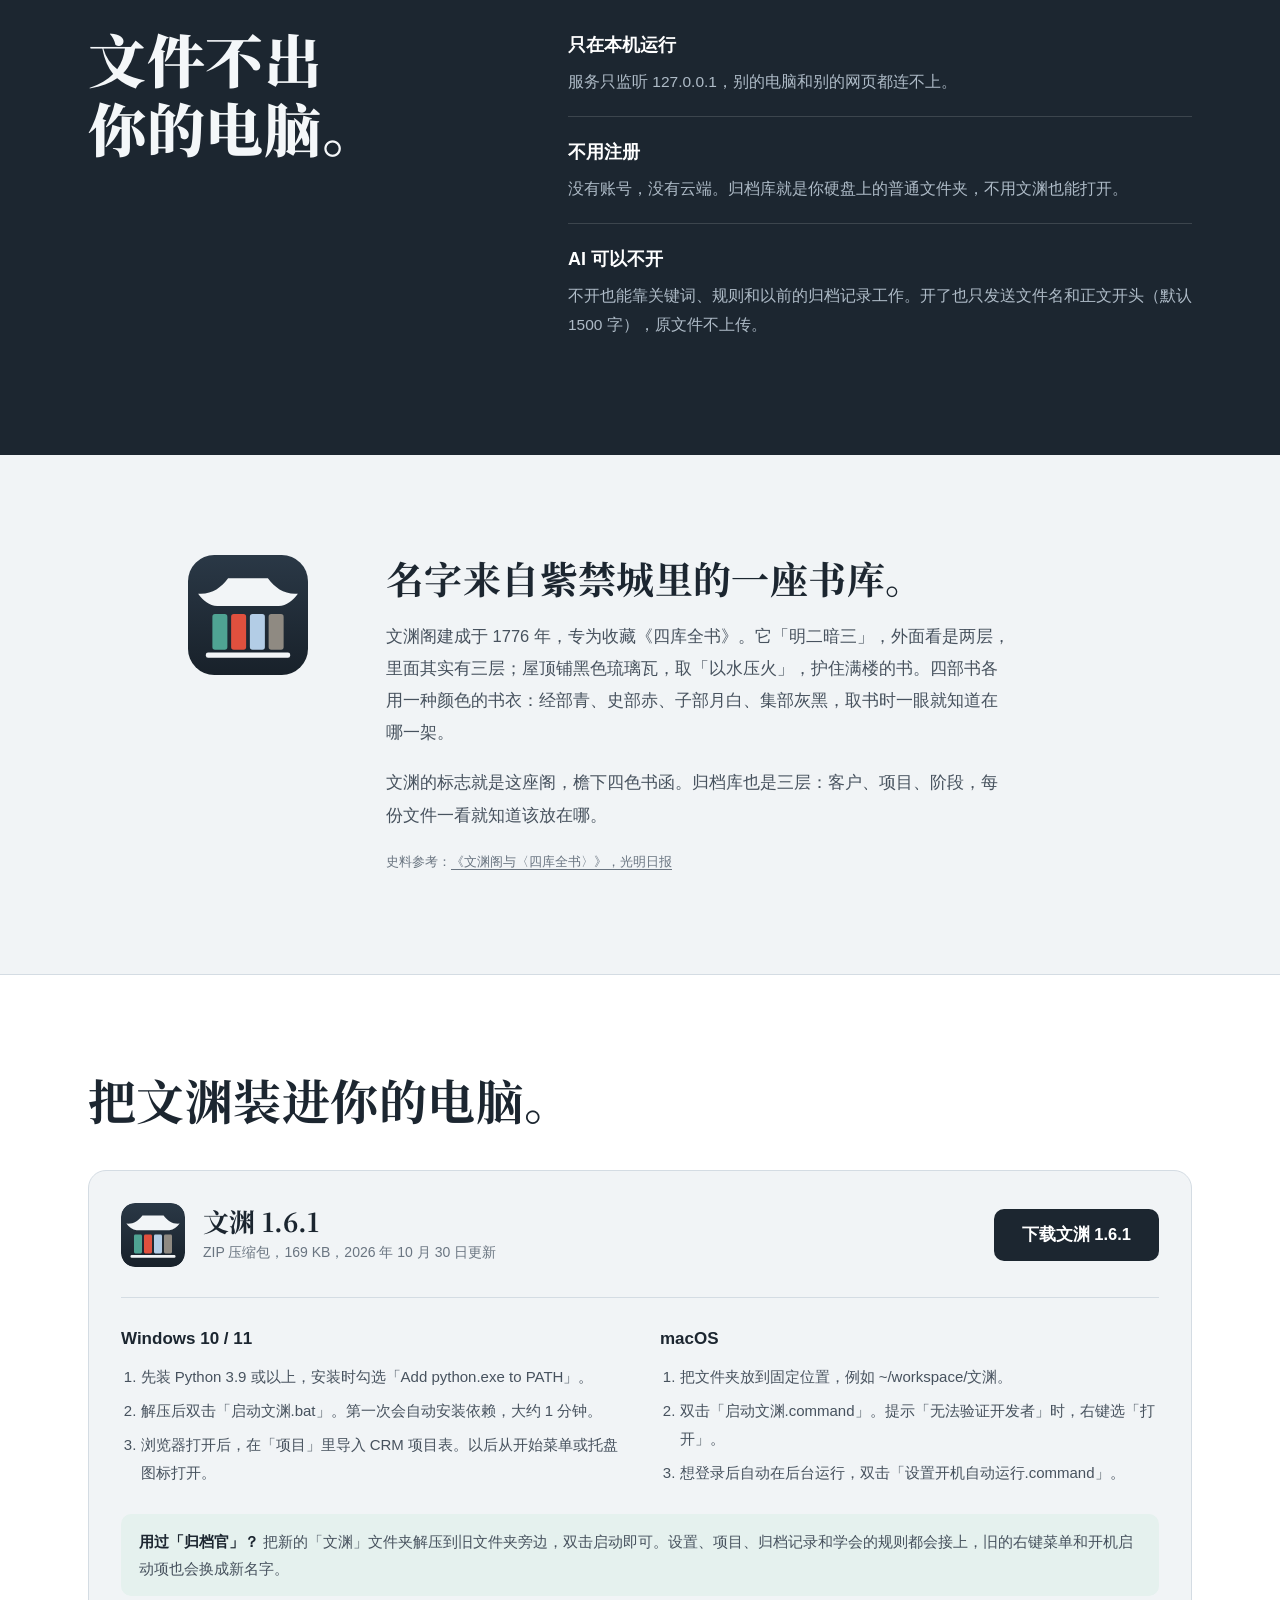
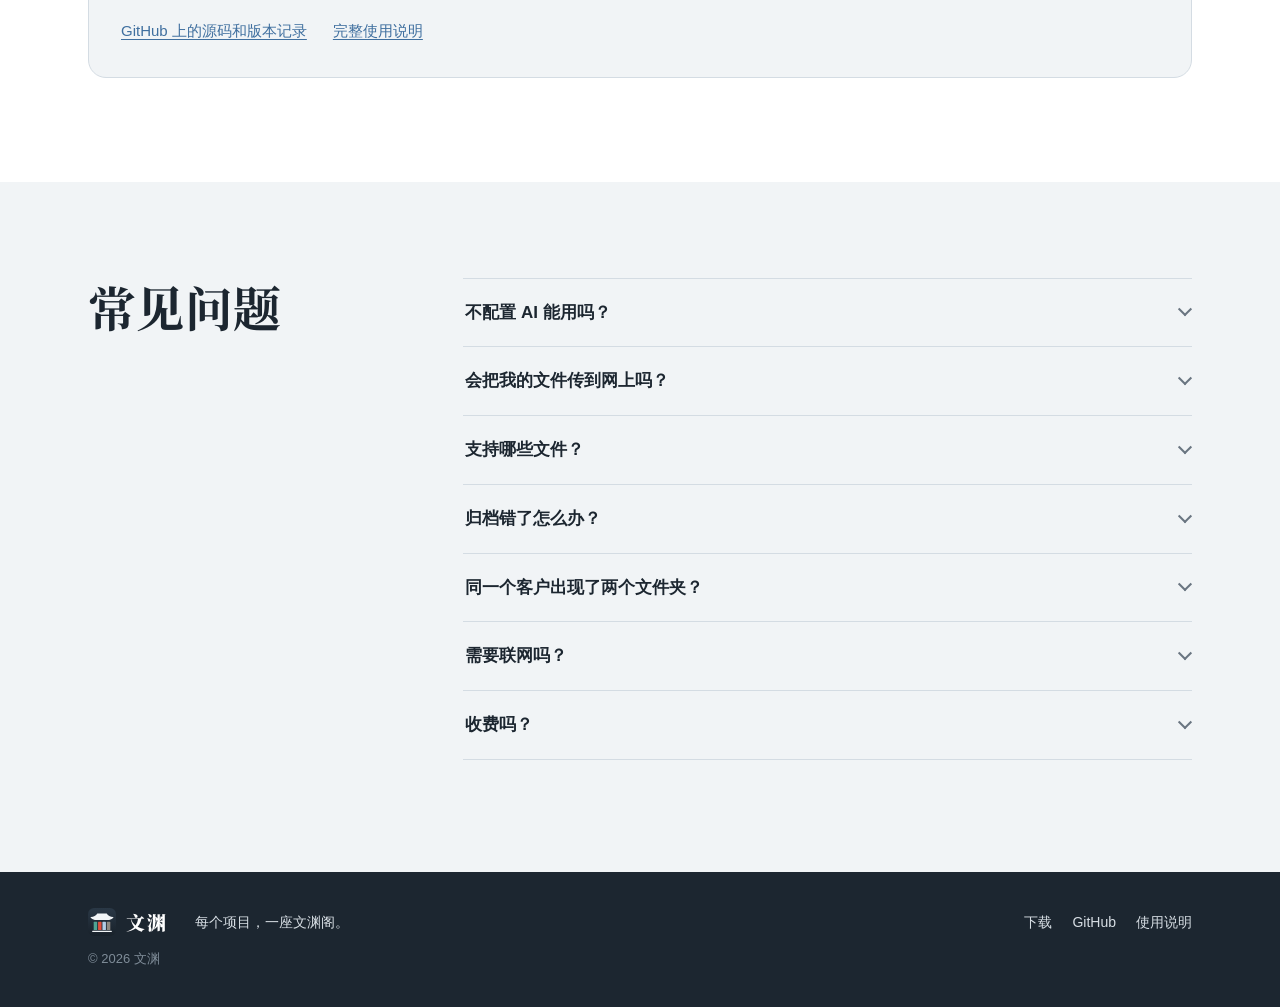
==== commit d36266e6: "文渊 1.6.1：自动查找微信 / 企业微信更可靠 - 读取微信自己记下的存储位置（新版 xwechat config、旧版 3ebffe94.ini），并查看各硬盘根目录和第一层文件夹 - 账号还没" ====
--- a/index.html
+++ b/index.html
@@ -15,7 +15,7 @@
 <meta property="og:image" content="https://jamesju1987.github.io/wenyuan/assets/og.png">
 <meta property="og:url" content="https://jamesju1987.github.io/wenyuan/">
 <link rel="preload" href="assets/fonts/wy-serif-900.woff2" as="font" type="font/woff2" crossorigin>
-<link rel="stylesheet" href="assets/site.css?v=1.6.0">
+<link rel="stylesheet" href="assets/site.css?v=1.6.1">
 <script>document.documentElement.classList.add("js")</script>
 </head>
 <body>
@@ -39,7 +39,7 @@
       <h1 class="display"><span class="ln">每个项目，</span><span class="ln">一座文渊阁。</span></h1>
       <p class="lede">把文件交给文渊：它认出文件属于哪个客户、哪个项目、是什么交付物，按统一规范改好名字，放进对应的阶段目录。拿不准的才来问你。整个过程都在你自己的电脑上完成。</p>
       <div class="cta">
-        <a class="btn btn-ink" href="download/Wenyuan-1.6.0.zip" download>下载文渊 1.6.0</a>
+        <a class="btn btn-ink" href="download/Wenyuan-1.6.1.zip" download>下载文渊 1.6.1</a>
         <a class="btn btn-line" href="#how">看看怎么用</a>
       </div>
       <p class="fine">免费。Windows 10/11 与 macOS 通用，需要 Python 3.9 或以上。</p>
@@ -234,10 +234,10 @@
       <div class="dl-main">
         <img src="assets/logo.svg" width="64" height="64" alt="">
         <div>
-          <p class="dl-name">文渊 1.6.0</p>
-          <p class="dl-meta">ZIP 压缩包，<span data-size>167 KB</span>，2026 年 10 月 30 日更新</p>
-        </div>
-        <a class="btn btn-ink btn-lg" href="download/Wenyuan-1.6.0.zip" download>下载文渊 1.6.0</a>
+          <p class="dl-name">文渊 1.6.1</p>
+          <p class="dl-meta">ZIP 压缩包，<span data-size>169 KB</span>，2026 年 10 月 30 日更新</p>
+        </div>
+        <a class="btn btn-ink btn-lg" href="download/Wenyuan-1.6.1.zip" download>下载文渊 1.6.1</a>
       </div>
       <div class="dl-os">
         <div>
@@ -310,6 +310,6 @@
   </div>
 </footer>
 
-<script src="assets/site.js?v=1.6.0" defer></script>
+<script src="assets/site.js?v=1.6.1" defer></script>
 </body>
 </html>
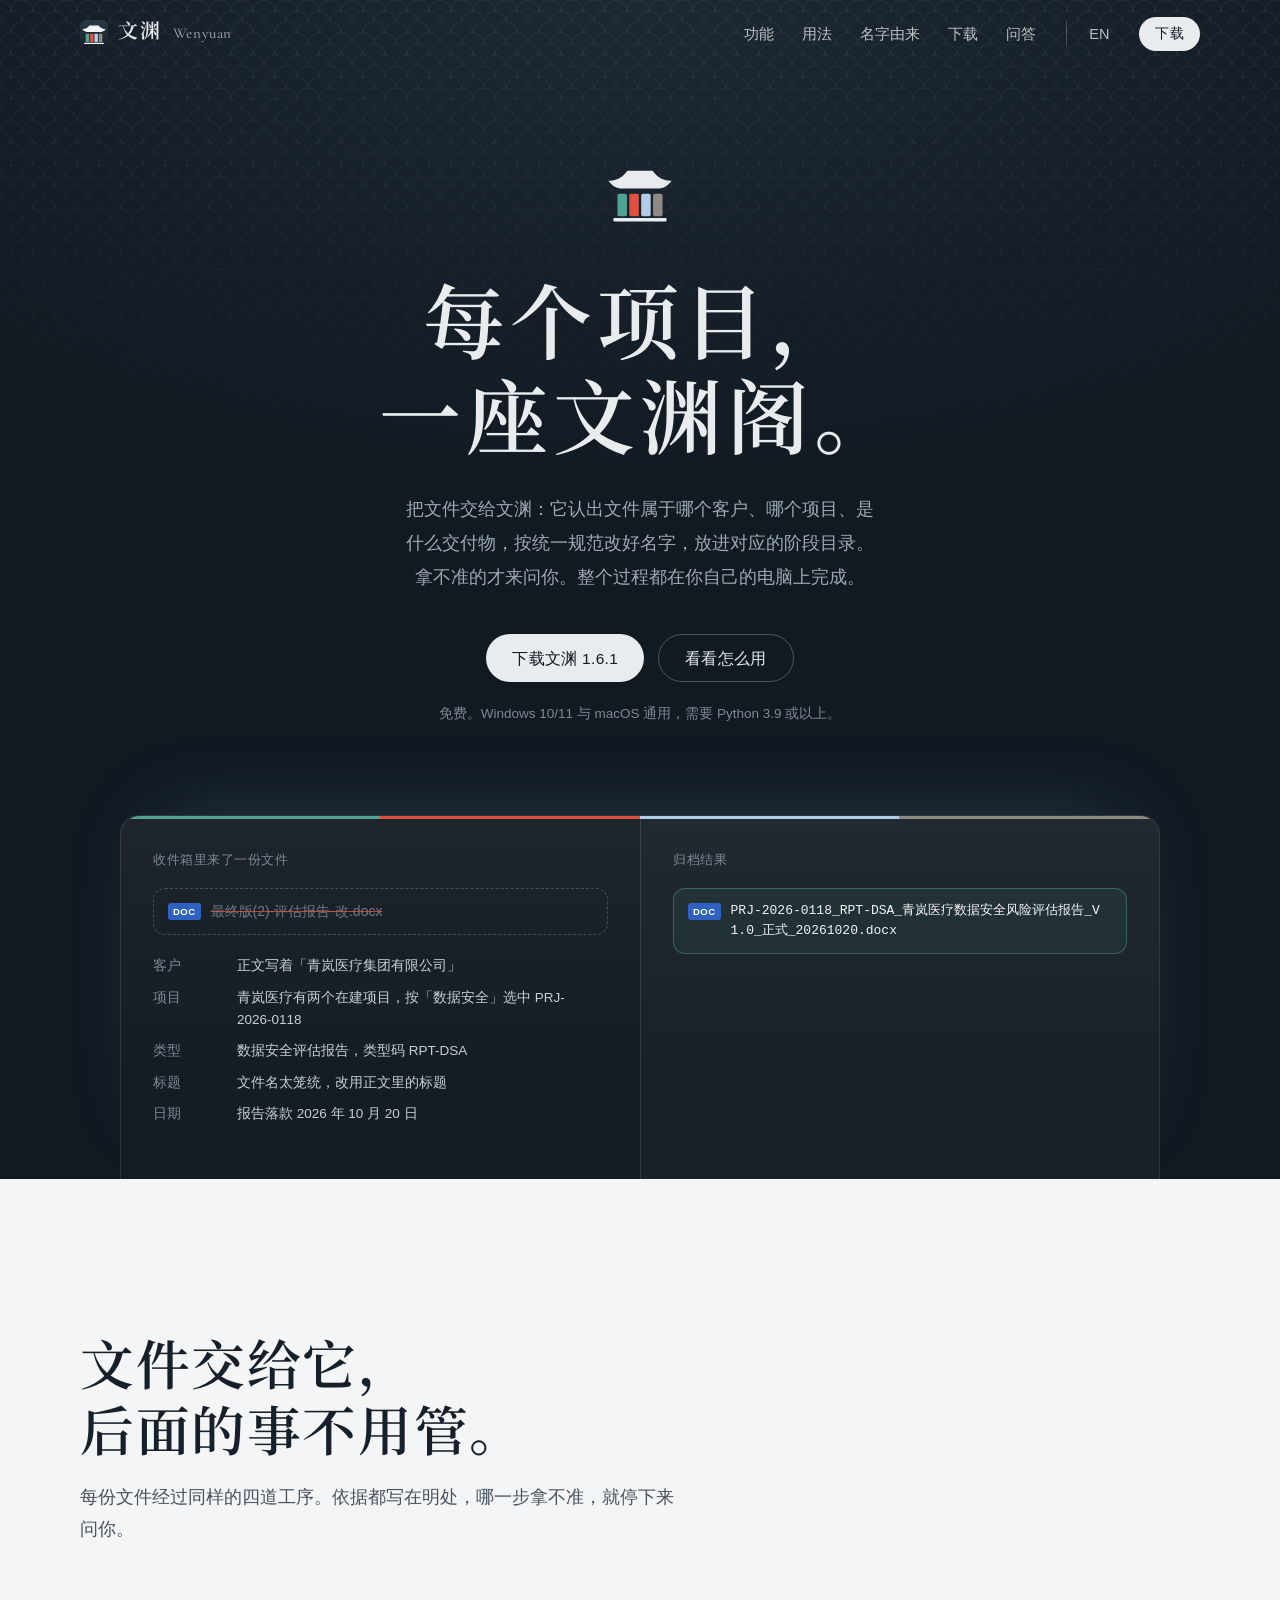
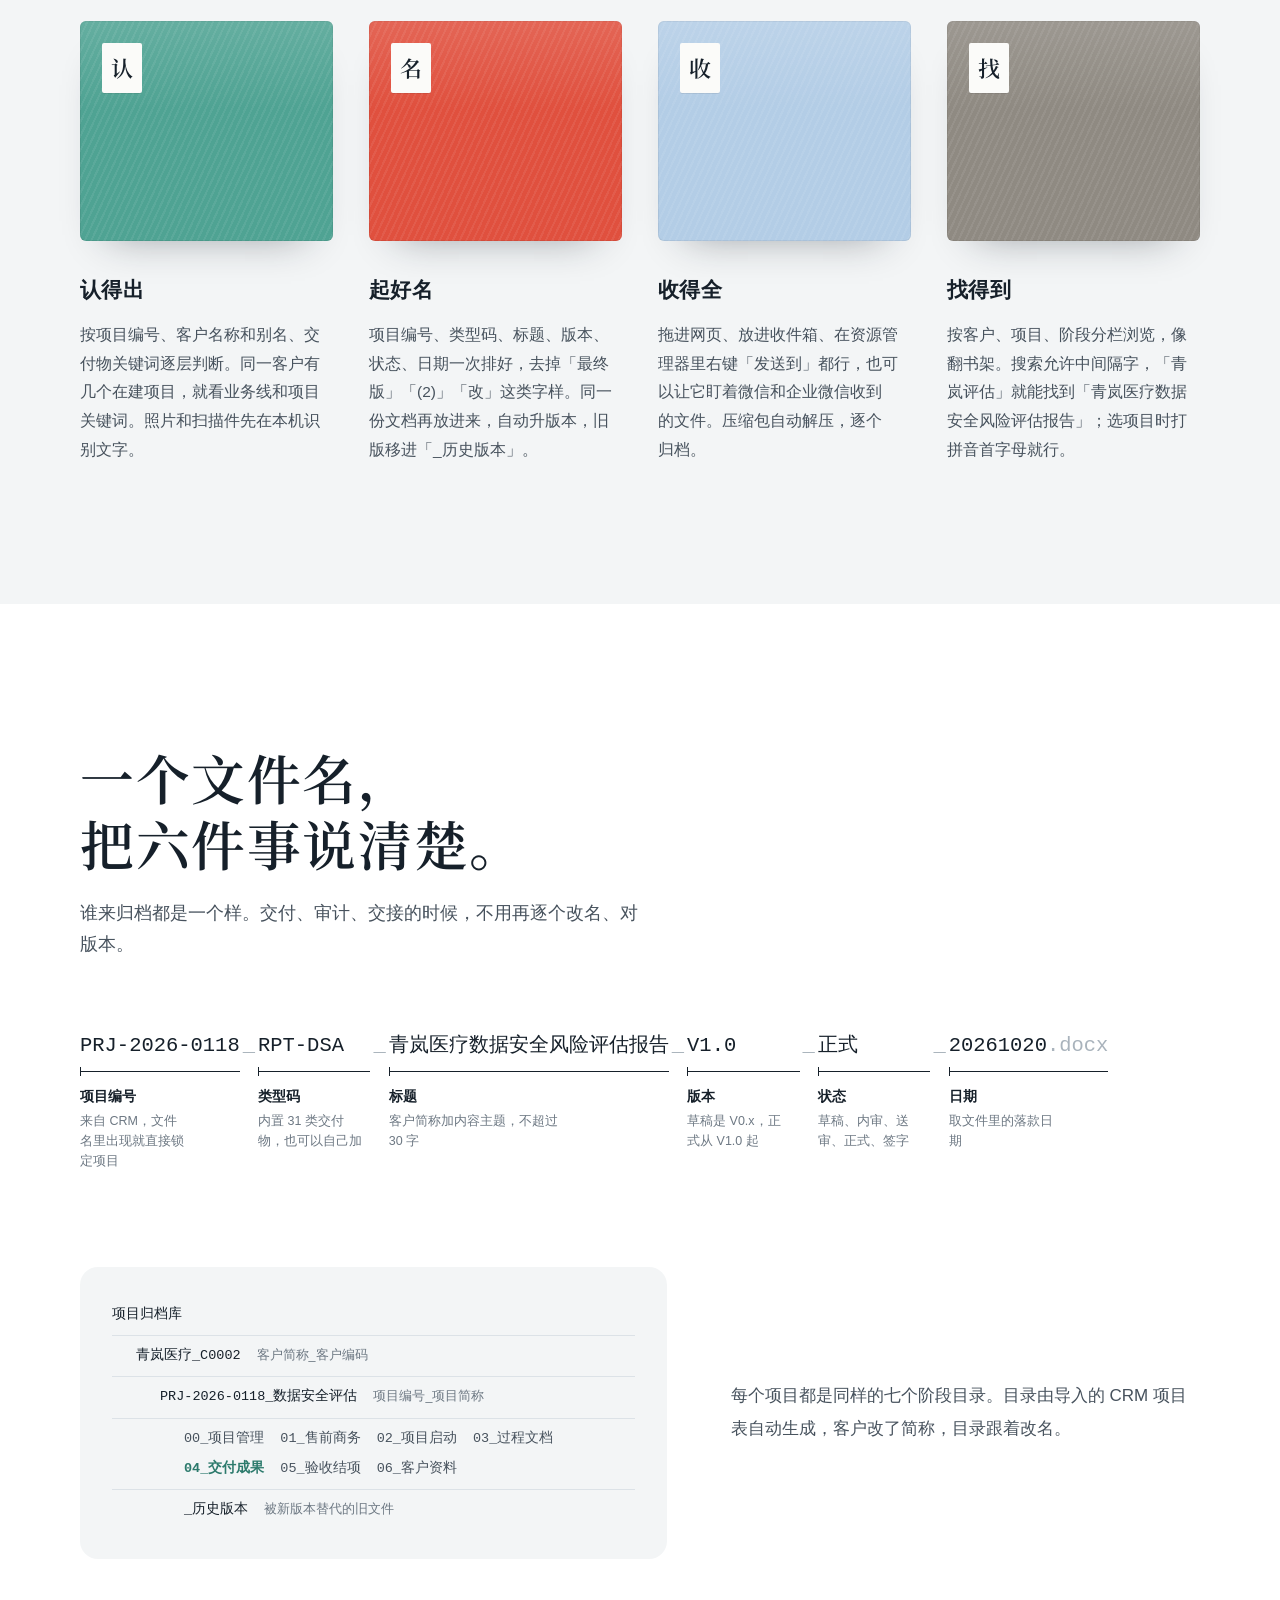
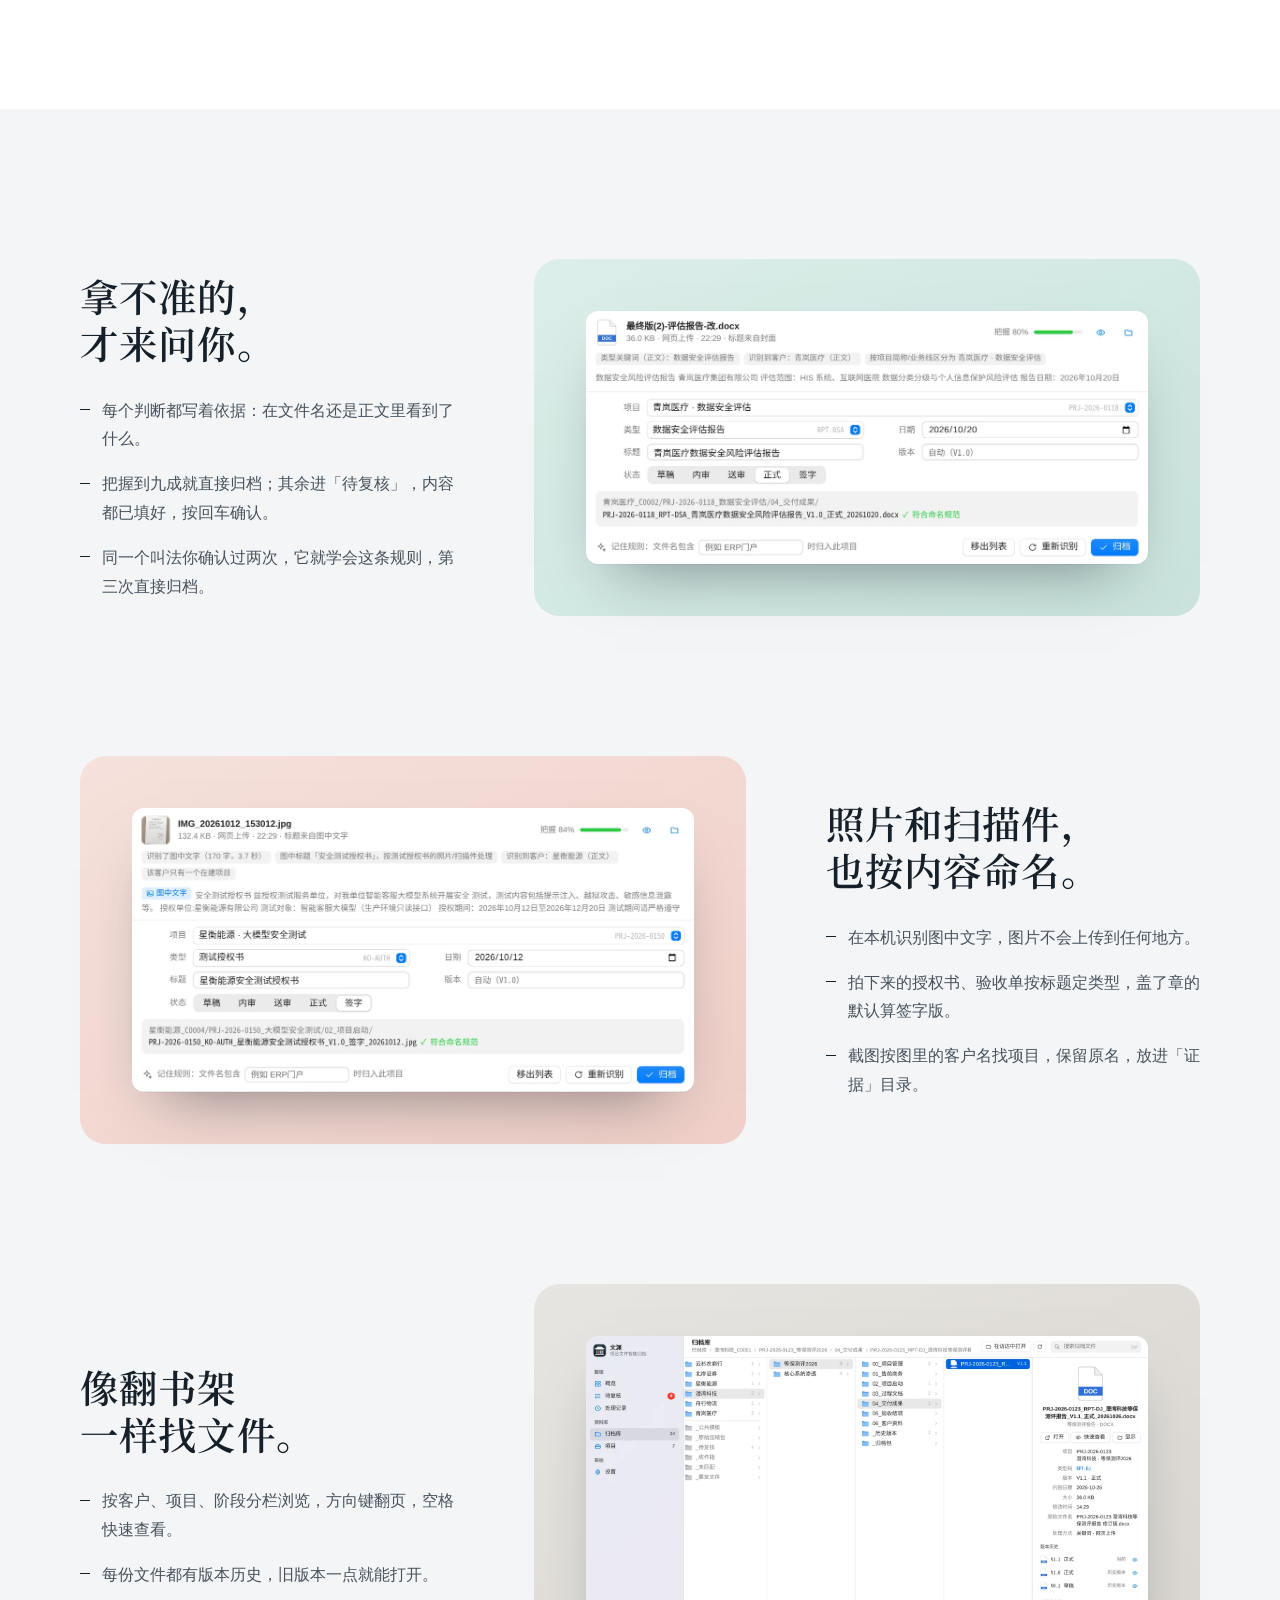
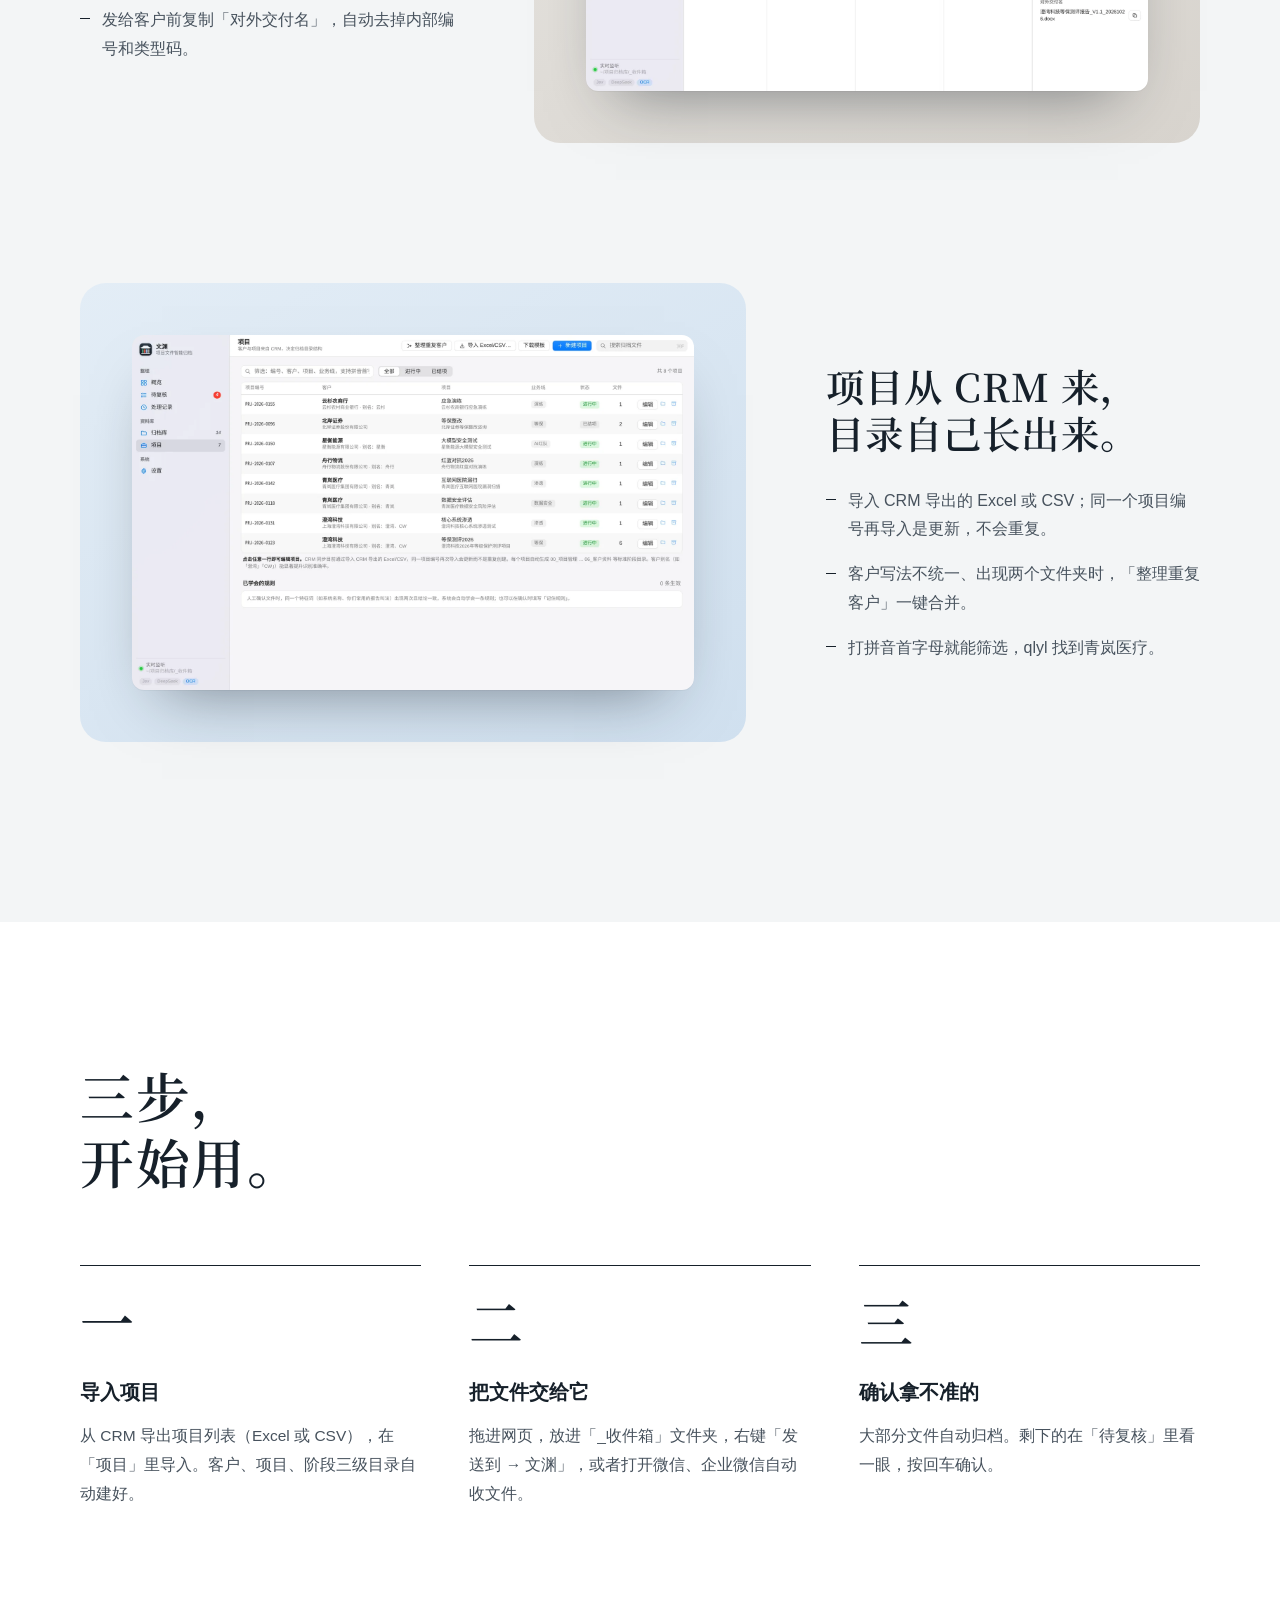
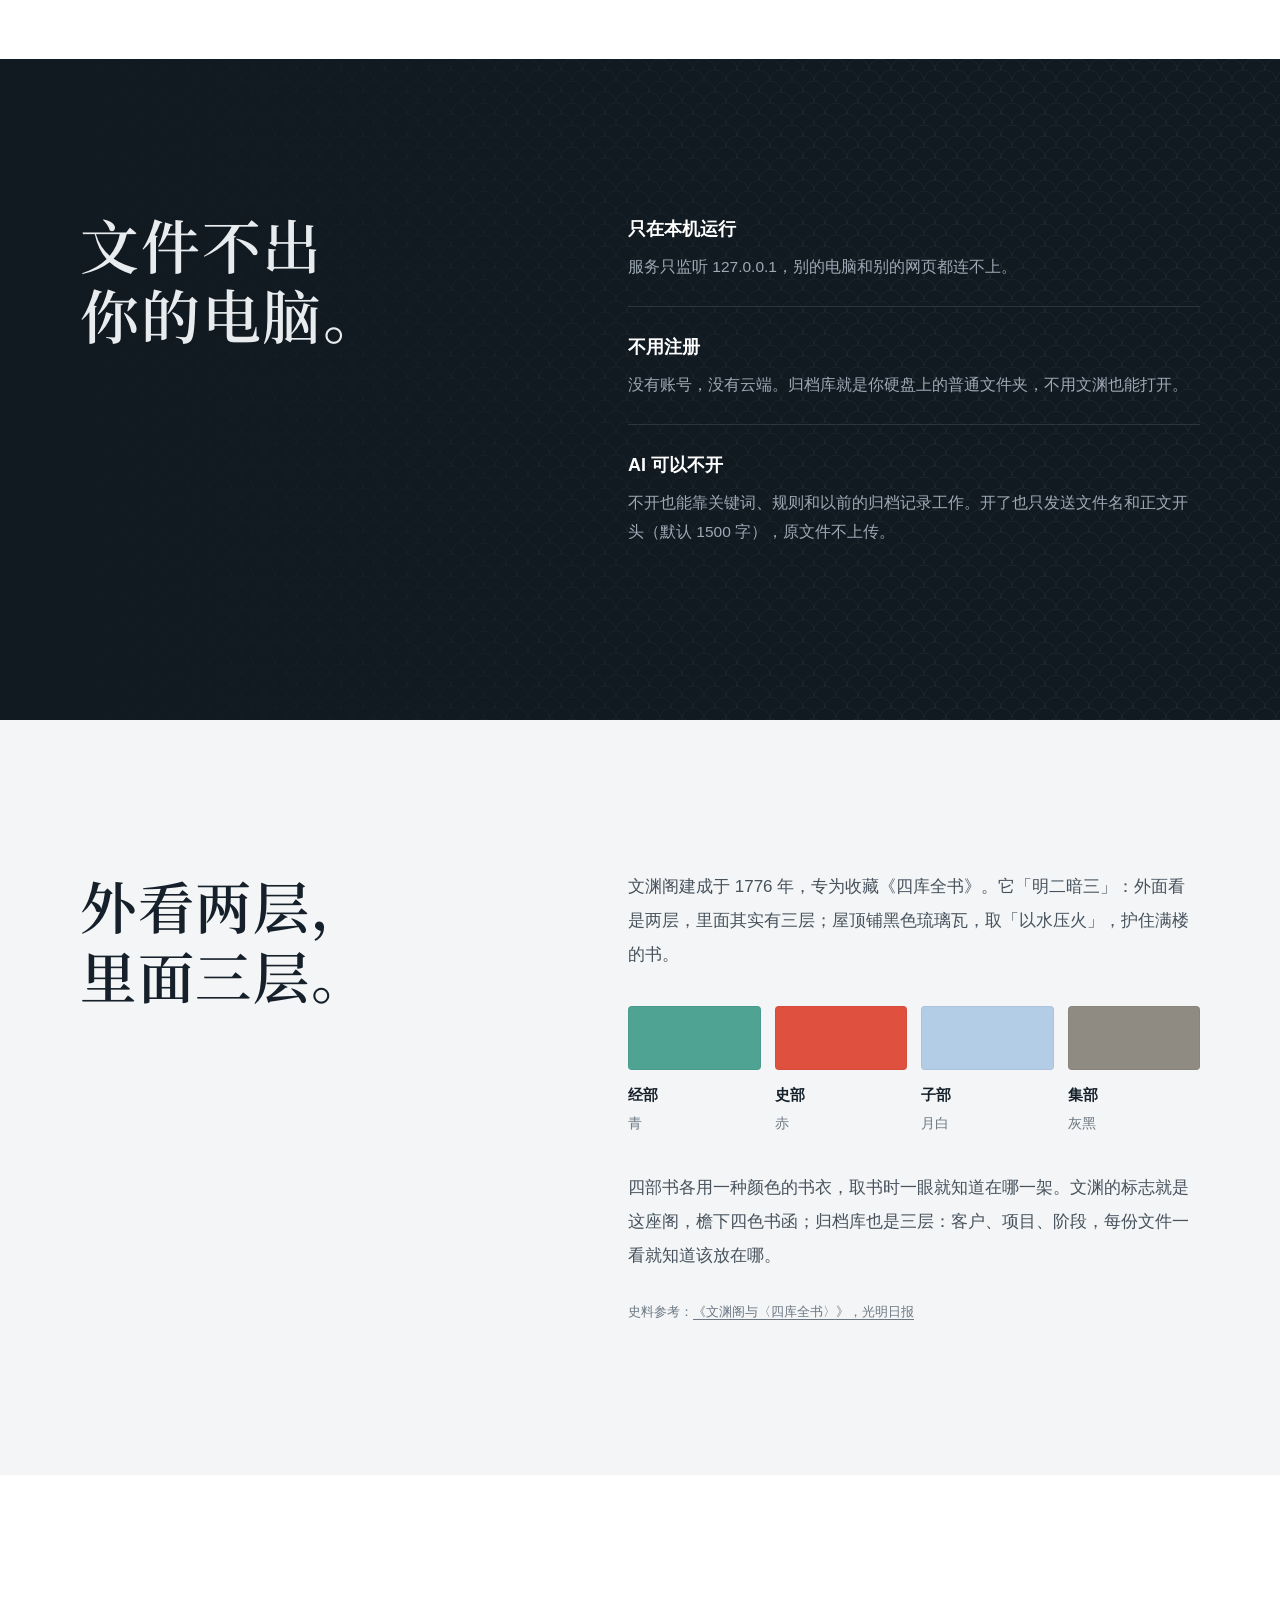
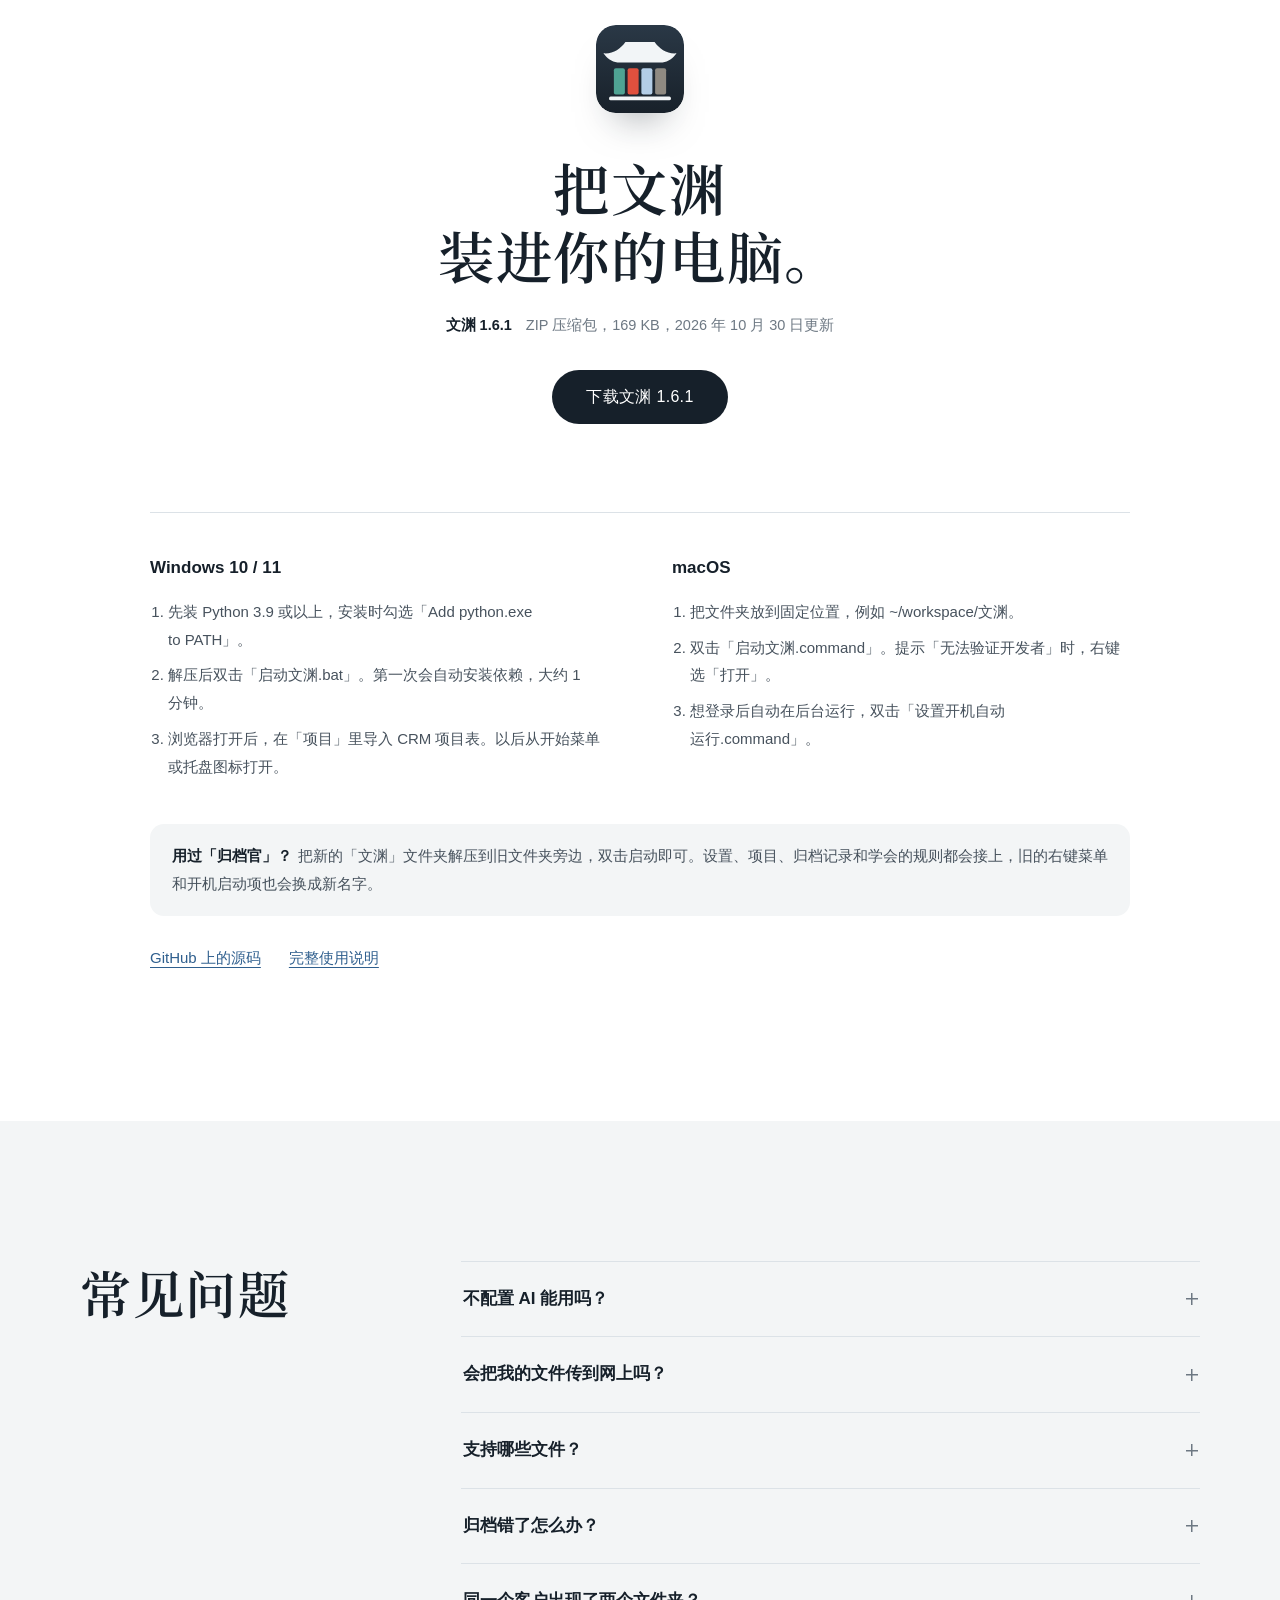
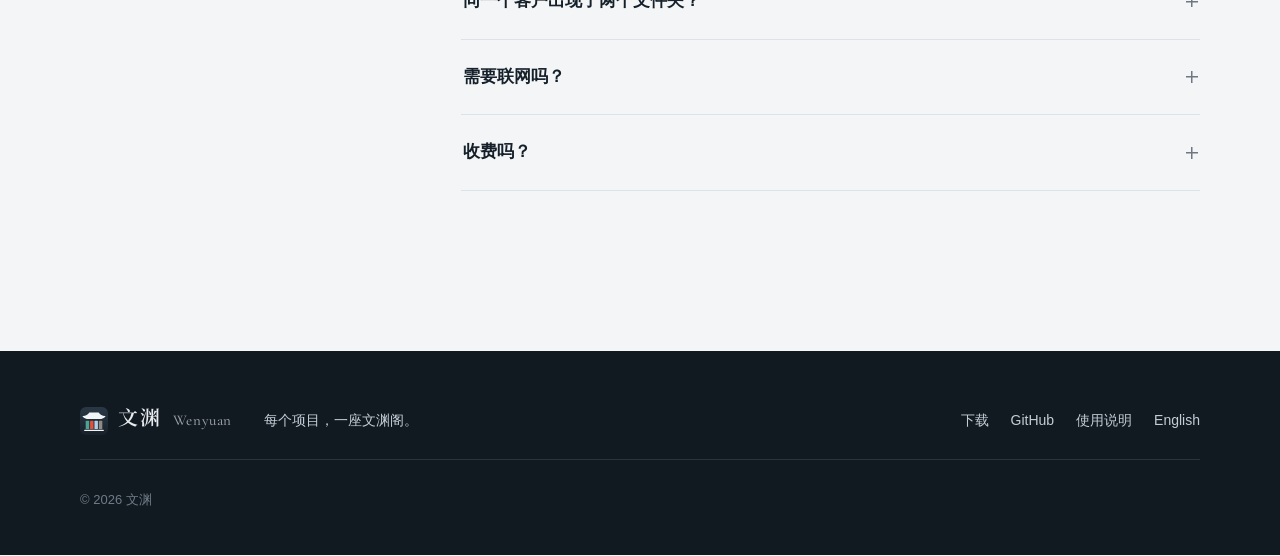
==== commit 115758ca: "网站改版：中英双语，玄瓦深色首屏 - 中文 / English 两个版本，导航里切换；英文页说明软件界面是简体中文 - 首屏改为深色（取文渊阁黑琉璃瓦），中间是归档前后对照的演示窗口 - 四项能力做成" ====
--- a/index.html
+++ b/index.html
@@ -5,60 +5,57 @@
 <meta name="viewport" content="width=device-width, initial-scale=1">
 <title>文渊：项目文件自动归档</title>
 <meta name="description" content="文渊自动认出文件属于哪个客户、哪个项目、是什么交付物，按统一规范改名，放进客户、项目、阶段三级目录。在你自己的电脑上运行，免费下载，Windows 与 macOS 通用。">
-<meta name="theme-color" content="#F1F4F6">
+<meta name="theme-color" content="#111921">
+<link rel="canonical" href="https://jamesju1987.github.io/wenyuan/">
+<link rel="alternate" hreflang="zh-CN" href="https://jamesju1987.github.io/wenyuan/">
+<link rel="alternate" hreflang="en" href="https://jamesju1987.github.io/wenyuan/en/">
 <link rel="icon" href="assets/logo.svg" type="image/svg+xml">
 <link rel="icon" href="assets/favicon-32.png" sizes="32x32" type="image/png">
 <link rel="apple-touch-icon" href="assets/apple-touch-icon.png">
 <meta property="og:type" content="website">
 <meta property="og:title" content="文渊：每个项目，一座文渊阁">
-<meta property="og:description" content="项目文件自动识别、规范命名、按客户 / 项目 / 阶段归档。本机运行，免费下载。">
+<meta property="og:description" content="文渊自动认出文件属于哪个客户、哪个项目、是什么交付物，按统一规范改名，放进客户、项目、阶段三级目录。在你自己的电脑上运行，免费下载，Windows 与 macOS 通用。">
 <meta property="og:image" content="https://jamesju1987.github.io/wenyuan/assets/og.png">
 <meta property="og:url" content="https://jamesju1987.github.io/wenyuan/">
-<link rel="preload" href="assets/fonts/wy-serif-900.woff2" as="font" type="font/woff2" crossorigin>
+<link rel="preload" href="assets/fonts/wy-serif-600.woff2" as="font" type="font/woff2" crossorigin>
 <link rel="stylesheet" href="assets/site.css?v=1.6.1">
 <script>document.documentElement.classList.add("js")</script>
 </head>
-<body>
+<body class="zh">
 <a class="skip" href="#main">跳到正文</a>
 
 <header class="nav" id="nav">
   <div class="wrap nav-in">
-    <a class="brand" href="#top" aria-label="文渊首页"><img src="assets/logo.svg" width="30" height="30" alt=""><span>文渊</span></a>
-    <nav class="nav-links" aria-label="页面导航">
-      <a href="#features">功能</a><a href="#how">用法</a><a href="#download">下载</a><a href="#faq">问答</a>
-    </nav>
-    <a class="btn btn-ink btn-sm" href="#download">下载</a>
+    <a class="brand" href="#top" aria-label="文渊首页"><img src="assets/logo.svg" width="28" height="28" alt=""><span class="bn">文渊</span><span class="bs">Wenyuan</span></a>
+    <nav class="nav-links" aria-label="页面导航"><a href="#features">功能</a><a href="#how">用法</a><a href="#story">名字由来</a><a href="#download">下载</a><a href="#faq">问答</a></nav>
+    <a class="lang" href="en/" hreflang="en" lang="en" title="English">EN</a>
+    <a class="btn btn-sm nav-dl" href="#download">下载</a>
   </div>
 </header>
 
 <main id="main">
 
 <section class="hero" id="top">
+  <div class="tiles" aria-hidden="true"></div>
   <div class="wrap hero-in">
-    <div class="hero-copy">
-      <h1 class="display"><span class="ln">每个项目，</span><span class="ln">一座文渊阁。</span></h1>
-      <p class="lede">把文件交给文渊：它认出文件属于哪个客户、哪个项目、是什么交付物，按统一规范改好名字，放进对应的阶段目录。拿不准的才来问你。整个过程都在你自己的电脑上完成。</p>
-      <div class="cta">
-        <a class="btn btn-ink" href="download/Wenyuan-1.6.1.zip" download>下载文渊 1.6.1</a>
-        <a class="btn btn-line" href="#how">看看怎么用</a>
+    <img class="emblem" src="assets/mark-mono.svg" width="76" height="62" alt="">
+    <h1 class="display"><span class="ln">每个项目，</span><span class="ln">一座文渊阁。</span></h1>
+    <p class="lede">把文件交给文渊：它认出文件属于哪个客户、哪个项目、是什么交付物，按统一规范改好名字，放进对应的阶段目录。拿不准的才来问你。整个过程都在你自己的电脑上完成。</p>
+    <div class="cta">
+      <a class="btn btn-paper" href="download/Wenyuan-1.6.1.zip" download>下载文渊 1.6.1</a>
+      <a class="btn btn-ghost" href="#how">看看怎么用</a>
+    </div>
+    <p class="fine">免费。Windows 10/11 与 macOS 通用，需要 Python 3.9 或以上。</p>
+  </div>
+  <div class="wrap demo-wrap">
+    <figure class="demo" id="demo" aria-label="演示：一份名字很乱的文件被识别、改名，放进项目的交付成果目录">
+      <div class="demo-col">
+        <div class="demo-head"><span>收件箱里来了一份文件</span><button type="button" class="replay" id="replay" hidden>再看一遍</button></div>
+        <div class="d-file d-in"><span class="ftag">DOC</span><span class="fn">最终版(2)-评估报告-改.docx</span></div>
+        <ul class="d-steps"><li class="s1"><b>客户</b><span>正文写着「青岚医疗集团有限公司」</span></li><li class="s2"><b>项目</b><span>青岚医疗有两个在建项目，按「数据安全」选中 PRJ-2026-0118</span></li><li class="s3"><b>类型</b><span>数据安全评估报告，类型码 RPT-DSA</span></li><li class="s4"><b>标题</b><span>文件名太笼统，改用正文里的标题</span></li><li class="s5"><b>日期</b><span>报告落款 2026 年 10 月 20 日</span></li></ul>
       </div>
-      <p class="fine">免费。Windows 10/11 与 macOS 通用，需要 Python 3.9 或以上。</p>
-    </div>
-
-    <figure class="demo" id="demo" data-step="0" aria-label="演示：一份名字很乱的文件被识别、改名，放进项目的交付成果目录">
-      <div class="demo-bar">
-        <span class="demo-title">收件箱里来了一份文件</span>
-        <button type="button" class="replay" id="replay" hidden>再看一遍</button>
-      </div>
-      <div class="demo-body">
-        <div class="d-file d-in"><span class="ftag">DOC</span><span class="fn">最终版(2)-评估报告-改.docx</span></div>
-        <ul class="d-steps">
-          <li class="s1"><b>客户</b><span>正文写着「青岚医疗集团有限公司」</span></li>
-          <li class="s2"><b>项目</b><span>青岚医疗有两个在建项目，按「数据安全」选中 PRJ-2026-0118</span></li>
-          <li class="s3"><b>类型</b><span>数据安全评估报告 RPT-DSA</span></li>
-          <li class="s4"><b>标题</b><span>文件名太笼统，改用正文里的标题</span></li>
-          <li class="s5"><b>日期</b><span>报告落款 2026 年 10 月 20 日</span></li>
-        </ul>
+      <div class="demo-col demo-right">
+        <div class="demo-head"><span>归档结果</span></div>
         <div class="d-file d-out"><span class="ftag">DOC</span><span class="fn mono">PRJ-2026-0118_RPT-DSA_青岚医疗数据安全风险评估报告_V1.0_正式_20261020.docx</span></div>
         <div class="d-tree">
           <div class="t t0">项目归档库</div>
@@ -73,54 +70,17 @@
 
 <section class="pillars" id="features" aria-labelledby="pillars-h">
   <div class="wrap">
-    <h2 class="display" id="pillars-h">文件交给它，<br class="m-only">后面的事不用管。</h2>
-    <div class="pillar-grid">
-      <article class="pillar c-qing">
-        <div class="spine" aria-hidden="true">认</div>
-        <div class="pillar-body">
-          <h3>认得出</h3>
-          <p>按项目编号、客户名称和别名、交付物关键词逐层判断。同一客户有几个在建项目，就看业务线和项目关键词。照片和扫描件先在本机识别文字。</p>
-        </div>
-      </article>
-      <article class="pillar c-chi">
-        <div class="spine" aria-hidden="true">名</div>
-        <div class="pillar-body">
-          <h3>起好名</h3>
-          <p>项目编号、类型码、标题、版本、状态、日期一次排好，去掉「最终版」「(2)」「改」这类字样。同一份文档再放进来，自动升版本，旧版移进「_历史版本」。</p>
-        </div>
-      </article>
-      <article class="pillar c-yuebai">
-        <div class="spine" aria-hidden="true">收</div>
-        <div class="pillar-body">
-          <h3>收得全</h3>
-          <p>拖进网页、放进收件箱、在资源管理器里右键「发送到」都行，也可以让它盯着微信和企业微信收到的文件。压缩包自动解压，逐个归档。</p>
-        </div>
-      </article>
-      <article class="pillar c-huihei">
-        <div class="spine" aria-hidden="true">找</div>
-        <div class="pillar-body">
-          <h3>找得到</h3>
-          <p>按客户、项目、阶段分栏浏览，像翻书架。搜索允许中间隔字，「青岚评估」就能找到「青岚医疗数据安全风险评估报告」；选项目时打拼音首字母就行。</p>
-        </div>
-      </article>
-    </div>
+    <header class="sec-head"><h2 class="display" id="pillars-h"><span class="ln">文件交给它，</span><span class="ln">后面的事不用管。</span></h2><p>每份文件经过同样的四道工序。依据都写在明处，哪一步拿不准，就停下来问你。</p></header>
+    <div class="cases"><article class="case c-qing"><div class="case-box" aria-hidden="true"><span class="slip">认</span></div><h3>认得出</h3><p>按项目编号、客户名称和别名、交付物关键词逐层判断。同一客户有几个在建项目，就看业务线和项目关键词。照片和扫描件先在本机识别文字。</p></article><article class="case c-chi"><div class="case-box" aria-hidden="true"><span class="slip">名</span></div><h3>起好名</h3><p>项目编号、类型码、标题、版本、状态、日期一次排好，去掉「最终版」「(2)」「改」这类字样。同一份文档再放进来，自动升版本，旧版移进「_历史版本」。</p></article><article class="case c-yuebai"><div class="case-box" aria-hidden="true"><span class="slip">收</span></div><h3>收得全</h3><p>拖进网页、放进收件箱、在资源管理器里右键「发送到」都行，也可以让它盯着微信和企业微信收到的文件。压缩包自动解压，逐个归档。</p></article><article class="case c-huihei"><div class="case-box" aria-hidden="true"><span class="slip">找</span></div><h3>找得到</h3><p>按客户、项目、阶段分栏浏览，像翻书架。搜索允许中间隔字，「青岚评估」就能找到「青岚医疗数据安全风险评估报告」；选项目时打拼音首字母就行。</p></article></div>
   </div>
 </section>
 
 <section class="anatomy" id="naming" aria-labelledby="naming-h">
   <div class="wrap">
-    <h2 class="display" id="naming-h">一个文件名，<br class="m-only">把六件事说清楚。</h2>
-    <p class="sec-lede">谁来归档都是一个样。交付、审计、交接的时候，不用再逐个改名、对版本。</p>
-    <div class="fname-anatomy" role="list">
-      <span class="seg" role="listitem"><code>PRJ-2026-0118</code><small><b>项目编号</b>来自 CRM，文件名里出现就直接锁定项目</small></span><span class="us" aria-hidden="true">_</span>
-      <span class="seg" role="listitem"><code>RPT-DSA</code><small><b>类型码</b>内置 31 类交付物，也可以自己加</small></span><span class="us" aria-hidden="true">_</span>
-      <span class="seg seg-wide" role="listitem"><code>青岚医疗数据安全风险评估报告</code><small><b>标题</b>客户简称加内容主题，不超过 30 字</small></span><span class="us" aria-hidden="true">_</span>
-      <span class="seg" role="listitem"><code>V1.0</code><small><b>版本</b>草稿是 V0.x，正式从 V1.0 起</small></span><span class="us" aria-hidden="true">_</span>
-      <span class="seg" role="listitem"><code>正式</code><small><b>状态</b>草稿、内审、送审、正式、签字</small></span><span class="us" aria-hidden="true">_</span>
-      <span class="seg" role="listitem"><code>20261020<span class="ext">.docx</span></code><small><b>日期</b>取文件里的落款日期</small></span>
-    </div>
+    <header class="sec-head"><h2 class="display" id="naming-h"><span class="ln">一个文件名，</span><span class="ln">把六件事说清楚。</span></h2><p>谁来归档都是一个样。交付、审计、交接的时候，不用再逐个改名、对版本。</p></header>
+    <div class="fname-anatomy" role="list"><span class="seg" role="listitem"><code>PRJ-2026-0118</code><small><b>项目编号</b>来自 CRM，文件名里出现就直接锁定项目</small></span><span class="us" aria-hidden="true">_</span><span class="seg" role="listitem"><code>RPT-DSA</code><small><b>类型码</b>内置 31 类交付物，也可以自己加</small></span><span class="us" aria-hidden="true">_</span><span class="seg seg-wide" role="listitem"><code>青岚医疗数据安全风险评估报告</code><small><b>标题</b>客户简称加内容主题，不超过 30 字</small></span><span class="us" aria-hidden="true">_</span><span class="seg" role="listitem"><code>V1.0</code><small><b>版本</b>草稿是 V0.x，正式从 V1.0 起</small></span><span class="us" aria-hidden="true">_</span><span class="seg" role="listitem"><code>正式</code><small><b>状态</b>草稿、内审、送审、正式、签字</small></span><span class="us" aria-hidden="true">_</span><span class="seg" role="listitem"><code>20261020<span class="ext">.docx</span></code><small><b>日期</b>取文件里的落款日期</small></span></div>
     <div class="tree-wrap">
-      <div class="tree" aria-label="归档库目录结构">
+      <div class="tree">
         <div class="tr d0"><span class="tn">项目归档库</span></div>
         <div class="tr d1"><span class="tn">青岚医疗_C0002</span><span class="tc">客户简称_客户编码</span></div>
         <div class="tr d2"><span class="tn">PRJ-2026-0118_数据安全评估</span><span class="tc">项目编号_项目简称</span></div>
@@ -132,96 +92,50 @@
   </div>
 </section>
 
-<section class="rows" aria-label="功能细节">
+<section class="rows" aria-label="功能">
   <div class="wrap">
-    <article class="row">
-      <div class="row-text">
-        <h2 class="display"><span class="ln">拿不准的，</span><span class="ln">才来问你。</span></h2>
-        <ul class="ticks">
-          <li>每个判断都写着依据：在文件名还是正文里看到了什么。</li>
-          <li>把握到九成就直接归档；其余进「待复核」，内容都已填好，按回车确认。</li>
-          <li>同一个叫法你确认过两次，它就学会这条规则，第三次直接归档。</li>
-        </ul>
-      </div>
-      <figure class="shot"><img src="assets/img/card_messy.webp" width="1200" height="541" loading="lazy" alt="待复核卡片：一份叫「最终版(2)-评估报告-改.docx」的文件，被识别为青岚医疗数据安全评估项目的数据安全评估报告，建议改名为 PRJ-2026-0118_RPT-DSA_青岚医疗数据安全风险评估报告_V1.0_正式_20261020.docx"></figure>
-    </article>
-
-    <article class="row flip">
-      <div class="row-text">
-        <h2 class="display"><span class="ln">照片和扫描件，</span><span class="ln">也按内容命名。</span></h2>
-        <ul class="ticks">
-          <li>在本机识别图中文字，图片不会上传到任何地方。</li>
-          <li>拍下来的授权书、验收单按标题定类型，盖了章的默认算签字版。</li>
-          <li>截图按图里的客户名找项目，保留原名，放进「证据」目录。</li>
-        </ul>
-      </div>
-      <figure class="shot"><img src="assets/img/card_photo.webp" width="1200" height="607" loading="lazy" alt="待复核卡片：手机拍的授权书照片，识别出图中文字，归为星衡能源大模型安全测试项目的测试授权书，状态为签字"></figure>
-    </article>
-
-    <article class="row wide">
-      <div class="row-text">
-        <h2 class="display"><span class="ln">像翻书架</span><span class="ln">一样找文件。</span></h2>
-        <ul class="ticks">
-          <li>按客户、项目、阶段分栏浏览，方向键翻页，空格快速查看。</li>
-          <li>每份文件都有版本历史，旧版本一点就能打开。</li>
-          <li>发给客户前复制「对外交付名」，自动去掉内部编号和类型码。</li>
-        </ul>
-      </div>
-      <figure class="shot window"><img src="assets/img/library.webp" width="1600" height="1012" loading="lazy" alt="归档库分栏浏览：澄湾科技、等保测评2026、04_交付成果，右侧显示等保测评报告的版本历史 V1.1、V1.0、V0.1"></figure>
-    </article>
-
-    <article class="row wide flip">
-      <div class="row-text">
-        <h2 class="display"><span class="ln">项目从 CRM 来，</span><span class="ln">目录自己长出来。</span></h2>
-        <ul class="ticks">
-          <li>导入 CRM 导出的 Excel 或 CSV；同一个项目编号再导入是更新，不会重复。</li>
-          <li>客户写法不统一、出现两个文件夹时，「整理重复客户」一键合并。</li>
-          <li>打拼音首字母就能筛选，qlyl 找到青岚医疗。</li>
-        </ul>
-      </div>
-      <figure class="shot window"><img src="assets/img/projects.webp" width="1600" height="1012" loading="lazy" alt="项目列表：项目编号、客户、项目、业务线、状态和文件数"></figure>
-    </article>
+      <article class="row">
+        <div class="row-text"><h2 class="display"><span class="ln">拿不准的，</span><span class="ln">才来问你。</span></h2><ul class="ticks"><li>每个判断都写着依据：在文件名还是正文里看到了什么。</li><li>把握到九成就直接归档；其余进「待复核」，内容都已填好，按回车确认。</li><li>同一个叫法你确认过两次，它就学会这条规则，第三次直接归档。</li></ul></div>
+        <figure class="panel t-qing"><img src="assets/img/card_messy.webp" width="1200" height="541" loading="lazy" alt="待复核卡片：一份叫「最终版(2)-评估报告-改.docx」的文件，被识别为青岚医疗数据安全评估项目的数据安全评估报告"></figure>
+      </article>
+      <article class="row flip">
+        <div class="row-text"><h2 class="display"><span class="ln">照片和扫描件，</span><span class="ln">也按内容命名。</span></h2><ul class="ticks"><li>在本机识别图中文字，图片不会上传到任何地方。</li><li>拍下来的授权书、验收单按标题定类型，盖了章的默认算签字版。</li><li>截图按图里的客户名找项目，保留原名，放进「证据」目录。</li></ul></div>
+        <figure class="panel t-chi"><img src="assets/img/card_photo.webp" width="1200" height="607" loading="lazy" alt="待复核卡片：手机拍的授权书照片，识别出图中文字，归为星衡能源大模型安全测试项目的测试授权书，状态为签字"></figure>
+      </article>
+      <article class="row">
+        <div class="row-text"><h2 class="display"><span class="ln">像翻书架</span><span class="ln">一样找文件。</span></h2><ul class="ticks"><li>按客户、项目、阶段分栏浏览，方向键翻页，空格快速查看。</li><li>每份文件都有版本历史，旧版本一点就能打开。</li><li>发给客户前复制「对外交付名」，自动去掉内部编号和类型码。</li></ul></div>
+        <figure class="panel t-huihei"><img src="assets/img/library.webp" width="1600" height="1012" loading="lazy" alt="归档库分栏浏览：澄湾科技、等保测评2026、04_交付成果，右侧是等保测评报告的版本历史"></figure>
+      </article>
+      <article class="row flip">
+        <div class="row-text"><h2 class="display"><span class="ln">项目从 CRM 来，</span><span class="ln">目录自己长出来。</span></h2><ul class="ticks"><li>导入 CRM 导出的 Excel 或 CSV；同一个项目编号再导入是更新，不会重复。</li><li>客户写法不统一、出现两个文件夹时，「整理重复客户」一键合并。</li><li>打拼音首字母就能筛选，qlyl 找到青岚医疗。</li></ul></div>
+        <figure class="panel t-yuebai"><img src="assets/img/projects.webp" width="1600" height="1012" loading="lazy" alt="项目列表：项目编号、客户、项目、业务线、状态和文件数"></figure>
+      </article>
+    
   </div>
 </section>
 
 <section class="how" id="how" aria-labelledby="how-h">
   <div class="wrap">
-    <h2 class="display" id="how-h">三步，开始用。</h2>
-    <ol class="steps">
-      <li>
-        <h3>导入项目</h3>
-        <p>从 CRM 导出项目列表（Excel 或 CSV），在「项目」里导入。客户、项目、阶段三级目录自动建好。</p>
-      </li>
-      <li>
-        <h3>把文件交给它</h3>
-        <p>拖进网页，放进「_收件箱」文件夹，右键「发送到 → 文渊」，或者打开微信、企业微信自动收文件。</p>
-      </li>
-      <li>
-        <h3>确认拿不准的</h3>
-        <p>大部分文件自动归档。剩下的在「待复核」里看一眼，按回车确认。</p>
-      </li>
-    </ol>
+    <header class="sec-head"><h2 class="display" id="how-h"><span class="ln">三步，</span><span class="ln">开始用。</span></h2></header>
+    <ol class="steps"><li><span class="num">一</span><h3>导入项目</h3><p>从 CRM 导出项目列表（Excel 或 CSV），在「项目」里导入。客户、项目、阶段三级目录自动建好。</p></li><li><span class="num">二</span><h3>把文件交给它</h3><p>拖进网页，放进「_收件箱」文件夹，右键「发送到 → 文渊」，或者打开微信、企业微信自动收文件。</p></li><li><span class="num">三</span><h3>确认拿不准的</h3><p>大部分文件自动归档。剩下的在「待复核」里看一眼，按回车确认。</p></li></ol>
   </div>
 </section>
 
 <section class="local" aria-labelledby="local-h">
+  <div class="tiles" aria-hidden="true"></div>
   <div class="wrap local-in">
-    <h2 class="display" id="local-h">文件不出<br>你的电脑。</h2>
-    <dl class="local-list">
-      <div><dt>只在本机运行</dt><dd>服务只监听 127.0.0.1，别的电脑和别的网页都连不上。</dd></div>
-      <div><dt>不用注册</dt><dd>没有账号，没有云端。归档库就是你硬盘上的普通文件夹，不用文渊也能打开。</dd></div>
-      <div><dt>AI 可以不开</dt><dd>不开也能靠关键词、规则和以前的归档记录工作。开了也只发送文件名和正文开头（默认 1500 字），原文件不上传。</dd></div>
-    </dl>
+    <h2 class="display" id="local-h"><span class="ln">文件不出</span><span class="ln">你的电脑。</span></h2>
+    <dl class="local-list"><div><dt>只在本机运行</dt><dd>服务只监听 127.0.0.1，别的电脑和别的网页都连不上。</dd></div><div><dt>不用注册</dt><dd>没有账号，没有云端。归档库就是你硬盘上的普通文件夹，不用文渊也能打开。</dd></div><div><dt>AI 可以不开</dt><dd>不开也能靠关键词、规则和以前的归档记录工作。开了也只发送文件名和正文开头（默认 1500 字），原文件不上传。</dd></div></dl>
   </div>
 </section>
 
-<section class="story" aria-labelledby="story-h">
+<section class="story" id="story" aria-labelledby="story-h">
   <div class="wrap story-in">
-    <div class="story-mark" aria-hidden="true"><img src="assets/logo.svg" width="120" height="120" alt=""></div>
+    <h2 class="display" id="story-h"><span class="ln">外看两层，</span><span class="ln">里面三层。</span></h2>
     <div class="story-text">
-      <h2 class="display" id="story-h">名字来自紫禁城里的<br class="m-only">一座书库。</h2>
-      <p>文渊阁建成于 1776 年，专为收藏《四库全书》。它「明二暗三」，外面看是两层，里面其实有三层；屋顶铺黑色琉璃瓦，取「以水压火」，护住满楼的书。四部书各用一种颜色的书衣：经部青、史部赤、子部月白、集部灰黑，取书时一眼就知道在哪一架。</p>
-      <p>文渊的标志就是这座阁，檐下四色书函。归档库也是三层：客户、项目、阶段，每份文件一看就知道该放在哪。</p>
+      <p>文渊阁建成于 1776 年，专为收藏《四库全书》。它「明二暗三」：外面看是两层，里面其实有三层；屋顶铺黑色琉璃瓦，取「以水压火」，护住满楼的书。</p>
+      <ul class="swatches"><li class="c-qing"><i aria-hidden="true"></i><b>经部</b><span>青</span></li><li class="c-chi"><i aria-hidden="true"></i><b>史部</b><span>赤</span></li><li class="c-yuebai"><i aria-hidden="true"></i><b>子部</b><span>月白</span></li><li class="c-huihei"><i aria-hidden="true"></i><b>集部</b><span>灰黑</span></li></ul>
+      <p>四部书各用一种颜色的书衣，取书时一眼就知道在哪一架。文渊的标志就是这座阁，檐下四色书函；归档库也是三层：客户、项目、阶段，每份文件一看就知道该放在哪。</p>
       <p class="cite">史料参考：<a href="https://epaper.gmw.cn/gmrb/html/2015-04/29/nw.D110000gmrb_20150429_2-10.htm" rel="noopener">《文渊阁与〈四库全书〉》，光明日报</a></p>
     </div>
   </div>
@@ -229,73 +143,25 @@
 
 <section class="download" id="download" aria-labelledby="dl-h">
   <div class="wrap">
-    <h2 class="display" id="dl-h">把文渊装进你的电脑。</h2>
-    <div class="dl-card">
-      <div class="dl-main">
-        <img src="assets/logo.svg" width="64" height="64" alt="">
-        <div>
-          <p class="dl-name">文渊 1.6.1</p>
-          <p class="dl-meta">ZIP 压缩包，<span data-size>169 KB</span>，2026 年 10 月 30 日更新</p>
-        </div>
-        <a class="btn btn-ink btn-lg" href="download/Wenyuan-1.6.1.zip" download>下载文渊 1.6.1</a>
-      </div>
-      <div class="dl-os">
-        <div>
-          <h3>Windows 10 / 11</h3>
-          <ol>
-            <li>先装 Python 3.9 或以上，安装时勾选「Add python.exe to PATH」。</li>
-            <li>解压后双击「启动文渊.bat」。第一次会自动安装依赖，大约 1 分钟。</li>
-            <li>浏览器打开后，在「项目」里导入 CRM 项目表。以后从开始菜单或托盘图标打开。</li>
-          </ol>
-        </div>
-        <div>
-          <h3>macOS</h3>
-          <ol>
-            <li>把文件夹放到固定位置，例如 ~/workspace/文渊。</li>
-            <li>双击「启动文渊.command」。提示「无法验证开发者」时，右键选「打开」。</li>
-            <li>想登录后自动在后台运行，双击「设置开机自动运行.command」。</li>
-          </ol>
-        </div>
-      </div>
-      <p class="dl-upgrade"><b>用过「归档官」？</b>把新的「文渊」文件夹解压到旧文件夹旁边，双击启动即可。设置、项目、归档记录和学会的规则都会接上，旧的右键菜单和开机启动项也会换成新名字。</p>
-      <p class="dl-links"><a href="https://github.com/jamesju1987/wenyuan">GitHub 上的源码和版本记录</a><a href="https://github.com/jamesju1987/wenyuan#readme">完整使用说明</a></p>
+    <div class="dl-top">
+      <img src="assets/logo.svg" width="88" height="88" alt="">
+      <h2 class="display" id="dl-h"><span class="ln">把文渊</span><span class="ln">装进你的电脑。</span></h2>
+      <p class="dl-meta"><b>文渊 1.6.1</b><span>ZIP 压缩包，169 KB，2026 年 10 月 30 日更新</span></p>
+      <a class="btn btn-ink btn-lg" href="download/Wenyuan-1.6.1.zip" download>下载文渊 1.6.1</a>
     </div>
+    <div class="dl-os">
+      <div><h3>Windows 10 / 11</h3><ol><li>先装 Python 3.9 或以上，安装时勾选「Add python.exe to PATH」。</li><li>解压后双击「启动文渊.bat」。第一次会自动安装依赖，大约 1 分钟。</li><li>浏览器打开后，在「项目」里导入 CRM 项目表。以后从开始菜单或托盘图标打开。</li></ol></div>
+      <div><h3>macOS</h3><ol><li>把文件夹放到固定位置，例如 ~/workspace/文渊。</li><li>双击「启动文渊.command」。提示「无法验证开发者」时，右键选「打开」。</li><li>想登录后自动在后台运行，双击「设置开机自动运行.command」。</li></ol></div>
+    </div>
+    <p class="dl-upgrade"><b>用过「归档官」？</b>把新的「文渊」文件夹解压到旧文件夹旁边，双击启动即可。设置、项目、归档记录和学会的规则都会接上，旧的右键菜单和开机启动项也会换成新名字。</p>
+    <p class="dl-links"><a href="https://github.com/jamesju1987/wenyuan">GitHub 上的源码</a><a href="https://github.com/jamesju1987/wenyuan#readme">完整使用说明</a></p>
   </div>
 </section>
 
 <section class="faq" id="faq" aria-labelledby="faq-h">
   <div class="wrap faq-in">
     <h2 class="display" id="faq-h">常见问题</h2>
-    <div class="faq-list">
-      <details>
-        <summary>不配置 AI 能用吗？</summary>
-        <p>能。项目编号、客户名称和别名、交付物关键词、学会的规则和以前的归档记录已经能处理大部分文件。配置 Jev 后，关键词判断不了时让它在候选项目里做选择；配置 DeepSeek 后，它会读正文开头，生成更准确的标题和日期。</p>
-      </details>
-      <details>
-        <summary>会把我的文件传到网上吗？</summary>
-        <p>不会。文渊运行在你的电脑上，图片文字识别也在本机完成。只有你打开了 AI 功能，才会把文件名和正文开头（默认 1500 字）发给你自己配置的模型服务，原文件不上传。</p>
-      </details>
-      <details>
-        <summary>支持哪些文件？</summary>
-        <p>Word（docx）、Excel、PowerPoint、PDF（包括扫描版）、文本，以及 JPG、PNG、HEIC 等图片。zip、7z、tar 压缩包会自动解压；rar 需要电脑上装有 7-Zip 或 WinRAR。老的 .doc 在 Mac 上能读内容，在 Windows 上按文件名判断。</p>
-      </details>
-      <details>
-        <summary>归档错了怎么办？</summary>
-        <p>在「概览」或「处理记录」里点撤销，文件回到待复核，被替代的旧版本恢复原位。你改正之后，相关的自动规则会停用，不会一错再错。</p>
-      </details>
-      <details>
-        <summary>同一个客户出现了两个文件夹？</summary>
-        <p>一般是换过数据库，或者同一客户在 CRM 里有两种写法。在「项目」里点「整理重复客户」：按项目编号能确定的默认勾选，合并时文件只移动不删除，内容完全相同的只留一份。</p>
-      </details>
-      <details>
-        <summary>需要联网吗？</summary>
-        <p>第一次启动要联网安装依赖（默认从清华镜像下载）。之后除了 AI 功能，都可以离线使用。</p>
-      </details>
-      <details>
-        <summary>收费吗？</summary>
-        <p>免费。</p>
-      </details>
-    </div>
+    <div class="faq-list"><details><summary>不配置 AI 能用吗？</summary><p>能。项目编号、客户名称和别名、交付物关键词、学会的规则和以前的归档记录已经能处理大部分文件。配置 Jev 后，关键词判断不了时让它在候选项目里做选择；配置 DeepSeek 后，它会读正文开头，生成更准确的标题和日期。</p></details><details><summary>会把我的文件传到网上吗？</summary><p>不会。文渊运行在你的电脑上，图片文字识别也在本机完成。只有你打开了 AI 功能，才会把文件名和正文开头（默认 1500 字）发给你自己配置的模型服务，原文件不上传。</p></details><details><summary>支持哪些文件？</summary><p>Word（docx）、Excel、PowerPoint、PDF（包括扫描版）、文本，以及 JPG、PNG、HEIC 等图片。zip、7z、tar 压缩包会自动解压；rar 需要电脑上装有 7-Zip 或 WinRAR。老的 .doc 在 Mac 上能读内容，在 Windows 上按文件名判断。</p></details><details><summary>归档错了怎么办？</summary><p>在「概览」或「处理记录」里点撤销，文件回到待复核，被替代的旧版本恢复原位。你改正之后，相关的自动规则会停用，不会一错再错。</p></details><details><summary>同一个客户出现了两个文件夹？</summary><p>一般是换过数据库，或者同一客户在 CRM 里有两种写法。在「项目」里点「整理重复客户」：按项目编号能确定的默认勾选，合并时文件只移动不删除，内容完全相同的只留一份。</p></details><details><summary>需要联网吗？</summary><p>第一次启动要联网安装依赖（默认从清华镜像下载）。之后除了 AI 功能，都可以离线使用。</p></details><details><summary>收费吗？</summary><p>免费。</p></details></div>
   </div>
 </section>
 
@@ -303,9 +169,9 @@
 
 <footer class="foot">
   <div class="wrap foot-in">
-    <a class="brand" href="#top"><img src="assets/logo.svg" width="28" height="28" alt=""><span>文渊</span></a>
+    <a class="brand" href="#top"><img src="assets/logo.svg" width="28" height="28" alt=""><span class="bn">文渊</span><span class="bs">Wenyuan</span></a>
     <p class="foot-tag">每个项目，一座文渊阁。</p>
-    <nav class="foot-links" aria-label="页脚链接"><a href="#download">下载</a><a href="https://github.com/jamesju1987/wenyuan">GitHub</a><a href="https://github.com/jamesju1987/wenyuan#readme">使用说明</a></nav>
+    <nav class="foot-links" aria-label="footer"><a href="#download">下载</a><a href="https://github.com/jamesju1987/wenyuan">GitHub</a><a href="https://github.com/jamesju1987/wenyuan#readme">使用说明</a><a href="en/" hreflang="en" lang="en">English</a></nav>
     <p class="foot-copy">© 2026 文渊</p>
   </div>
 </footer>
--- a/assets/site.css
+++ b/assets/site.css
@@ -1,265 +1,330 @@
-/* 文渊 官网 */
-@font-face { font-family: "WY Serif"; src: url("fonts/wy-serif-900.woff2") format("woff2"); font-weight: 900; font-display: swap; }
-@font-face { font-family: "WY Serif"; src: url("fonts/wy-serif-700.woff2") format("woff2"); font-weight: 700; font-display: swap; }
+/* 文渊 官网（中 / 英） */
+@font-face { font-family: "WY Serif"; src: url("fonts/wy-serif-600.woff2") format("woff2"); font-weight: 600; font-display: swap; }
+@font-face { font-family: "WY Latin"; src: url("fonts/wy-latin-600.woff2") format("woff2"); font-weight: 600; font-display: swap; }
+@font-face { font-family: "WY Latin"; src: url("fonts/wy-latin-500.woff2") format("woff2"); font-weight: 500; font-display: swap; }
 
 :root {
   color-scheme: light;
-  --paper: #F1F4F6;        /* 月白 */
+  --night: #111921;            /* 玄瓦 */
+  --night-2: #18222C;
+  --on-night: #E8ECEF;
+  --on-night-2: #9DA9B4;
+  --on-night-line: rgba(232, 236, 239, .12);
+  --paper: #F3F5F6;            /* 月白 */
   --white: #FFFFFF;
-  --ink: #1C2630;          /* 玄瓦 */
-  --ink-2: #47525E;
-  --ink-3: #6A7581;
-  --line: #D4DCE3;
-  --qing: #2E7C6F;  --qing-l: #4FA393;      /* 经部 青 */
-  --chi: #BC412E;   --chi-l: #E0503E;       /* 史部 赤 */
-  --yuebai: #3F6F9F; --yuebai-l: #B3CDE6;   /* 子部 月白 */
-  --huihei: #5A5751; --huihei-l: #8F8A82;   /* 集部 灰黑 */
+  --ink: #16202A;
+  --ink-2: #47525D;
+  --ink-3: #6D7883;
+  --line: #DCE2E7;
+  --qing: #4FA393; --chi: #E0503E; --yuebai: #B3CDE6; --huihei: #8F8A82;   /* 经史子集四色 */
+  --qing-d: #2C7A6C;
   --serif: "WY Serif", "Songti SC", "STSong", "Noto Serif CJK SC", "Source Han Serif SC", serif;
-  --sans: -apple-system, BlinkMacSystemFont, "PingFang SC", "Hiragino Sans GB", "Microsoft YaHei", "Noto Sans CJK SC", sans-serif;
+  --latin: "WY Latin", "Cormorant Garamond", Georgia, "Times New Roman", serif;
+  --sans: -apple-system, BlinkMacSystemFont, "Segoe UI", "PingFang SC", "Hiragino Sans GB", "Microsoft YaHei", "Noto Sans CJK SC", sans-serif;
   --mono: "SF Mono", "Cascadia Mono", Consolas, "Noto Sans Mono CJK SC", "Microsoft YaHei", monospace;
-  --shadow: 0 28px 56px -32px rgba(28, 38, 48, .42), 0 2px 6px -2px rgba(28, 38, 48, .06);
+  --display: var(--serif);
+  --ease: cubic-bezier(.2, .7, .2, 1);
 }
+.en { --display: var(--latin); --sans: -apple-system, BlinkMacSystemFont, "Segoe UI", "Helvetica Neue", Arial, "Noto Sans", "Liberation Sans", "PingFang SC", "Microsoft YaHei", sans-serif; }
 
 *, *::before, *::after { box-sizing: border-box; }
-html { scroll-behavior: smooth; scroll-padding-top: 72px; -webkit-text-size-adjust: 100%; }
-body { margin: 0; background: var(--paper); color: var(--ink); font: 400 17px/1.75 var(--sans); -webkit-font-smoothing: antialiased; }
+html { scroll-behavior: smooth; scroll-padding-top: 76px; -webkit-text-size-adjust: 100%; }
+h1, h2 { text-wrap: balance; }
+p, li, dd { text-wrap: pretty; }
+body { margin: 0; background: var(--paper); color: var(--ink); font: 400 17px/1.8 var(--sans); -webkit-font-smoothing: antialiased; text-rendering: optimizeLegibility; }
+.en body, body.en { line-height: 1.7; }
 img { max-width: 100%; height: auto; display: block; }
 a { color: inherit; }
 h1, h2, h3, p, ul, ol, dl, dd, figure { margin: 0; }
-.wrap { max-width: 1160px; margin: 0 auto; padding: 0 28px; }
-.display { font-family: var(--serif); font-weight: 700; letter-spacing: .01em; line-height: 1.22; }
+.wrap { max-width: 1200px; margin: 0 auto; padding: 0 40px; }
+.display { font-family: var(--display); font-weight: 600; line-height: 1.22; letter-spacing: .03em; }
+.en .display { letter-spacing: -.005em; line-height: 1.06; }
+.display .ln { display: block; }
 .mono { font-family: var(--mono); }
-.m-only { display: none; }
-:focus-visible { outline: 3px solid var(--yuebai); outline-offset: 3px; border-radius: 4px; }
-.skip { position: absolute; left: 12px; top: -60px; z-index: 50; background: var(--ink); color: #fff; padding: 8px 14px; border-radius: 8px; text-decoration: none; }
+:focus-visible { outline: 2px solid #6FA3D8; outline-offset: 3px; border-radius: 4px; }
+.skip { position: absolute; left: 12px; top: -60px; z-index: 50; background: var(--white); color: var(--ink); padding: 8px 14px; border-radius: 8px; text-decoration: none; }
 .skip:focus { top: 12px; }
 
 /* 按钮 */
-.btn { display: inline-flex; align-items: center; justify-content: center; gap: 8px; height: 46px; padding: 0 22px; border-radius: 10px;
-  font: 600 15.5px/1 var(--sans); text-decoration: none; white-space: nowrap; transition: background-color .15s, border-color .15s; }
+.btn { display: inline-flex; align-items: center; justify-content: center; height: 48px; padding: 0 26px; border-radius: 999px;
+  font: 500 15.5px/1 var(--sans); letter-spacing: .02em; text-decoration: none; white-space: nowrap; transition: background-color .2s, color .2s, border-color .2s; }
+.btn-paper { background: var(--on-night); color: var(--night); }
+.btn-paper:hover { background: #fff; }
+.btn-ghost { color: var(--on-night); border: 1px solid rgba(232, 236, 239, .28); }
+.btn-ghost:hover { border-color: rgba(232, 236, 239, .6); }
 .btn-ink { background: var(--ink); color: #fff; }
-.btn-ink:hover { background: #2C3A48; }
-.btn-line { border: 1px solid #B9C4CE; color: var(--ink); background: transparent; }
-.btn-line:hover { background: var(--white); border-color: var(--ink-3); }
-.btn-sm { height: 36px; padding: 0 16px; font-size: 14px; border-radius: 9px; }
-.btn-lg { height: 52px; padding: 0 28px; font-size: 16.5px; }
-
-/* 导航 */
-.nav { position: sticky; top: 0; z-index: 20; background: rgba(241, 244, 246, .88); backdrop-filter: saturate(1.4) blur(12px);
-  -webkit-backdrop-filter: saturate(1.4) blur(12px); border-bottom: 1px solid transparent; transition: border-color .2s; }
-.nav.scrolled { border-bottom-color: var(--line); }
-.nav-in { height: 64px; display: flex; align-items: center; gap: 28px; }
-.brand { display: inline-flex; align-items: center; gap: 10px; text-decoration: none; font: 900 21px/1 var(--serif); letter-spacing: .08em; }
-.nav-links { display: flex; gap: 26px; margin-left: auto; }
-.nav-links a { text-decoration: none; color: var(--ink-2); font-size: 15px; }
-.nav-links a:hover { color: var(--ink); }
-
-/* 首屏 */
-.hero { padding: 64px 0 64px; }
-.hero-in { display: grid; grid-template-columns: minmax(0, 1fr) minmax(0, 1.08fr); gap: 64px; align-items: center; }
-.hero h1 { font-weight: 900; font-size: clamp(40px, 5.5vw, 76px); line-height: 1.14; letter-spacing: .02em; }
-.hero h1 .ln { display: block; white-space: nowrap; }
-.lede { margin-top: 26px; font-size: 18px; line-height: 1.85; color: var(--ink-2); max-width: 30em; }
-.cta { display: flex; flex-wrap: wrap; gap: 12px; margin-top: 32px; }
-.fine { margin-top: 18px; font-size: 14px; color: var(--ink-3); }
-
-/* 首屏演示：一份文件被识别、改名、归档 */
-.demo { background: var(--white); border: 1px solid var(--line); border-radius: 16px; box-shadow: var(--shadow); overflow: hidden; position: relative; }
-.demo::before { content: ""; display: block; height: 5px;
-  background: linear-gradient(90deg, var(--qing-l) 0 25%, var(--chi-l) 25% 50%, var(--yuebai-l) 50% 75%, var(--huihei-l) 75% 100%); }
-.demo-bar { display: flex; align-items: center; justify-content: space-between; padding: 12px 20px 0; min-height: 40px; }
-.demo-title { font-size: 13px; color: var(--ink-3); }
-.replay { font: 500 13px/1 var(--sans); color: var(--yuebai); background: none; border: 0; padding: 6px 0; cursor: pointer; }
+.btn-ink:hover { background: #26323E; }
+.btn-sm { height: 34px; padding: 0 16px; font-size: 13.5px; }
+.btn-lg { height: 54px; padding: 0 34px; font-size: 16px; }
+
+/* 导航：在首屏上是深色透明，滚过首屏变成浅色 */
+.nav { position: fixed; inset: 0 0 auto; z-index: 30; color: var(--on-night); transition: background-color .3s, color .3s, border-color .3s;
+  border-bottom: 1px solid transparent; }
+.nav.light { color: var(--ink); background: rgba(243, 245, 246, .86); backdrop-filter: saturate(1.4) blur(14px); -webkit-backdrop-filter: saturate(1.4) blur(14px); border-bottom-color: var(--line); }
+.nav-in { height: 68px; display: flex; align-items: center; gap: 30px; }
+.brand { display: inline-flex; align-items: baseline; gap: 10px; text-decoration: none; }
+.brand img { align-self: center; }
+.brand .bn { font: 600 20px/1 var(--serif); letter-spacing: .12em; }
+.en .brand .bn { font: 600 23px/1 var(--latin); letter-spacing: .02em; }
+.brand .bs { font: 500 15px/1 var(--latin); letter-spacing: .04em; opacity: .62; }
+.en .brand .bs { font: 600 13px/1 var(--serif); letter-spacing: .14em; }
+.nav-links { display: flex; gap: 28px; margin-left: auto; }
+.nav-links a, .lang { text-decoration: none; font-size: 14.5px; opacity: .78; transition: opacity .2s; }
+.nav-links a:hover, .lang:hover { opacity: 1; }
+.lang { padding-left: 22px; border-left: 1px solid currentColor; border-left-color: color-mix(in srgb, currentColor 30%, transparent); }
+.en .lang { font-family: var(--serif); }
+.nav-dl { background: var(--on-night); color: var(--night); }
+.nav.light .nav-dl { background: var(--ink); color: #fff; }
+
+/* 首屏：玄瓦 */
+.hero { position: relative; background: radial-gradient(120% 70% at 50% 0%, #1D2833 0%, var(--night) 62%); color: var(--on-night); padding: 168px 0 0; overflow: hidden; }
+.tiles { position: absolute; inset: 0 0 auto; height: 460px; pointer-events: none; opacity: .9;
+  background-image: url("data:image/svg+xml,%3Csvg xmlns='http://www.w3.org/2000/svg' width='44' height='22' viewBox='0 0 44 22'%3E%3Cpath d='M0 22a11 11 0 0 1 22 0M22 22a11 11 0 0 1 22 0M-11 11a11 11 0 0 1 22 0M11 11a11 11 0 0 1 22 0M33 11a11 11 0 0 1 22 0' fill='none' stroke='%23E8ECEF' stroke-opacity='.07'/%3E%3C/svg%3E");
+  background-size: 44px 22px; -webkit-mask-image: linear-gradient(#000, transparent); mask-image: linear-gradient(#000, transparent); }
+.hero-in { position: relative; text-align: center; display: flex; flex-direction: column; align-items: center; }
+.emblem { width: 76px; height: auto; margin-bottom: 40px; }
+.hero h1 { font-size: clamp(42px, 6.4vw, 92px); line-height: 1.16; letter-spacing: .06em; }
+.en .hero h1 { font-size: clamp(46px, 7.2vw, 104px); letter-spacing: -.012em; line-height: 1.0; }
+.lede { text-wrap: balance; margin-top: 32px; max-width: 37em; font-size: 18px; line-height: 1.9; color: var(--on-night-2); }
+.en .lede { max-width: 36em; line-height: 1.7; }
+.cta { display: flex; flex-wrap: wrap; justify-content: center; gap: 14px; margin-top: 40px; }
+.fine { margin-top: 20px; font-size: 13.5px; color: #7D8994; }
+.js .hero-in > * { opacity: 0; transform: translateY(10px); animation: rise .9s var(--ease) forwards; }
+.js .hero-in > :nth-child(2) { animation-delay: .08s; } .js .hero-in > :nth-child(3) { animation-delay: .18s; }
+.js .hero-in > :nth-child(4) { animation-delay: .26s; } .js .hero-in > :nth-child(5) { animation-delay: .32s; }
+@keyframes rise { to { opacity: 1; transform: none; } }
+
+/* 首屏演示：左边来了什么，右边归到哪 */
+.demo-wrap { position: relative; margin-top: 88px; }
+.demo { position: relative; display: grid; grid-template-columns: minmax(0, 1fr) minmax(0, 1fr); max-width: 1040px; margin: 0 auto;
+  border: 1px solid var(--on-night-line); border-bottom: 0; border-radius: 20px 20px 0 0; overflow: hidden;
+  background: linear-gradient(180deg, rgba(255, 255, 255, .055), rgba(255, 255, 255, .015) 70%);
+  box-shadow: 0 -30px 80px -40px rgba(120, 170, 220, .25); }
+.demo::before { content: ""; position: absolute; inset: 0 0 auto; height: 3px;
+  background: linear-gradient(90deg, var(--qing) 0 25%, var(--chi) 25% 50%, var(--yuebai) 50% 75%, var(--huihei) 75%); }
+.demo-col { padding: 30px 32px 40px; min-width: 0; }
+.demo-right { border-left: 1px solid var(--on-night-line); background: rgba(255, 255, 255, .02); }
+.demo-head { display: flex; align-items: center; justify-content: space-between; min-height: 28px; margin-bottom: 14px;
+  font-size: 13px; letter-spacing: .04em; color: #7D8994; }
+.replay { font: 500 13px/1 var(--sans); color: #8FB8E0; background: none; border: 0; padding: 4px 0; cursor: pointer; }
 .replay:hover { text-decoration: underline; }
-.demo-body { padding: 10px 20px 22px; }
-.d-file { display: flex; align-items: flex-start; gap: 10px; padding: 11px 13px; border-radius: 10px; font-size: 14px; line-height: 1.55; }
-.ftag { flex: none; margin-top: 1px; font: 700 10px/1 var(--sans); letter-spacing: .04em; color: #fff; background: #2D5DB5; padding: 4px 5px; border-radius: 3px; }
-.d-in { border: 1px dashed #B9C4CE; color: var(--ink); }
-.d-in .fn { transition: color .4s; }
-.d-in.done .fn { color: var(--ink-3); text-decoration: line-through; text-decoration-color: var(--chi-l); }
-.d-steps { list-style: none; padding: 0; margin: 14px 0; display: grid; gap: 7px; }
-.d-steps li { display: grid; grid-template-columns: 40px minmax(0, 1fr); gap: 8px; font-size: 13.5px; line-height: 1.6; }
-.d-steps b { font-weight: 600; color: var(--ink-3); }
-.d-out { border: 1px solid #A9D2C8; background: #F1F8F6; }
-.d-out .fn { font-size: 13px; word-break: break-all; color: var(--ink); }
-.d-tree { margin-top: 16px; font-size: 13.5px; display: grid; gap: 4px; }
-.t { position: relative; display: flex; align-items: center; gap: 8px; padding: 4px 10px 4px 26px; border-radius: 7px; color: var(--ink-2); }
-.t::before { content: ""; position: absolute; left: 6px; top: 50%; width: 14px; height: 11px; margin-top: -6px; border-radius: 2px;
-  background: #7FA6CF; box-shadow: inset 0 3px 0 #9DBBDB; }
-.t1 { margin-left: 18px; } .t2 { margin-left: 36px; } .t3 { margin-left: 54px; color: var(--ink); font-weight: 600; }
-.t3.lit { background: #E6F2EF; }
-.land { font-style: normal; font: 600 12px/1 var(--sans); color: #fff; background: var(--qing); padding: 4px 7px; border-radius: 5px; margin-left: auto; }
-/* 动画只在脚本可用时启用；不支持脚本或减少动态效果时直接显示最终状态 */
-.js .demo .anim { opacity: 0; transform: translateY(6px); transition: opacity .38s ease, transform .38s ease; }
+.d-file { display: flex; align-items: flex-start; gap: 10px; padding: 12px 14px; border-radius: 12px; font-size: 14px; line-height: 1.55; text-align: left; }
+.ftag { flex: none; margin-top: 2px; font: 700 9.5px/1 var(--sans); letter-spacing: .05em; color: #fff; background: #2F62C0; padding: 4px 5px; border-radius: 3px; }
+.d-in { border: 1px dashed rgba(232, 236, 239, .22); color: var(--on-night); }
+.d-in .fn { transition: color .5s; }
+.d-in.done .fn { color: #6E7A85; text-decoration: line-through; text-decoration-color: rgba(224, 80, 62, .8); }
+.d-steps { list-style: none; padding: 0; margin: 20px 0 0; display: grid; gap: 10px; text-align: left; }
+.d-steps li { display: grid; grid-template-columns: 74px minmax(0, 1fr); gap: 10px; font-size: 13.5px; line-height: 1.6; color: #C8D0D7; }
+.d-steps b { font-weight: 500; color: #7D8994; }
+.d-out { border: 1px solid rgba(79, 163, 147, .45); background: rgba(79, 163, 147, .09); }
+.d-out .fn { font-size: 13px; word-break: break-all; color: #F2F5F7; }
+.d-tree { margin-top: 22px; font-size: 13.5px; display: grid; gap: 6px; text-align: left; }
+.t { position: relative; display: flex; align-items: center; gap: 8px; padding: 6px 12px 6px 30px; border-radius: 8px; color: #AAB5BF; }
+.t::before { content: ""; position: absolute; left: 9px; top: 50%; width: 14px; height: 11px; margin-top: -6px; border-radius: 2px; background: #5E86B0; box-shadow: inset 0 3px 0 #7EA2C6; }
+.t1 { margin-left: 20px; } .t2 { margin-left: 40px; } .t3 { margin-left: 60px; color: #fff; font-weight: 500; transition: background-color .5s; }
+.t3.lit { background: rgba(79, 163, 147, .16); }
+.land { font: 600 11.5px/1 var(--sans); font-style: normal; color: #0E2A25; background: var(--qing); padding: 5px 8px; border-radius: 999px; margin-left: auto; }
+.js .demo .anim { opacity: 0; transform: translateY(6px); transition: opacity .45s var(--ease), transform .45s var(--ease); }
 .js .demo .anim.on { opacity: 1; transform: none; }
-.js .demo .d-out.anim .fn { clip-path: inset(0 100% 0 0); transition: clip-path 1.1s linear .15s; }
+.js .demo .d-out.anim .fn { clip-path: inset(0 100% 0 0); transition: clip-path 1.2s linear .15s; }
 .js .demo .d-out.anim.on .fn { clip-path: inset(0 0 0 0); }
 .js .demo .land.anim { transform: scale(.6); }
 .js .demo .land.anim.on { transform: none; }
 
-/* 四件事 */
-.pillars { padding: 96px 0 104px; }
-.pillars h2 { font-size: clamp(30px, 3.9vw, 48px); max-width: 16em; }
-.pillar-grid { display: grid; grid-template-columns: repeat(4, minmax(0, 1fr)); gap: 32px; margin-top: 52px; }
-.pillar { display: grid; grid-template-columns: 46px minmax(0, 1fr); gap: 18px; align-items: start; }
-.spine { position: relative; isolation: isolate; min-height: 172px; border-radius: 4px; display: flex; justify-content: center;
-  align-items: flex-start; padding-top: 23px; font: 700 22px/1 var(--serif); color: var(--ink); }
-/* 书函上的白色题签 */
-.spine::before { content: ""; position: absolute; z-index: -1; top: 12px; left: 9px; right: 9px; height: 46px; background: rgba(255, 255, 255, .92); border-radius: 2px; }
-.c-qing .spine { background: var(--qing-l); } .c-chi .spine { background: var(--chi-l); }
-.c-yuebai .spine { background: var(--yuebai-l); } .c-huihei .spine { background: var(--huihei-l); }
-.pillar h3 { font-size: 20px; font-weight: 600; line-height: 1.4; }
-.pillar p { margin-top: 10px; font-size: 15.5px; line-height: 1.85; color: var(--ink-2); }
+/* 通用段落标题 */
+.sec-head { max-width: 760px; }
+.sec-head h2 { font-size: clamp(32px, 4.2vw, 58px); }
+.en .sec-head h2 { font-size: clamp(38px, 5vw, 70px); }
+.sec-head p { margin-top: 22px; color: var(--ink-2); font-size: 17.5px; max-width: 34em; }
+
+/* 四函 */
+.pillars { padding: 150px 0 140px; }
+.cases { display: grid; grid-template-columns: repeat(4, minmax(0, 1fr)); gap: 36px; margin-top: 76px; }
+.case-box { position: relative; height: 220px; border-radius: 6px; margin-bottom: 30px; overflow: hidden;
+  box-shadow: inset 0 0 0 1px rgba(0, 0, 0, .06), 0 22px 40px -28px rgba(22, 32, 42, .45); }
+.case-box::after { content: ""; position: absolute; inset: 0;
+  background: repeating-linear-gradient(115deg, rgba(255, 255, 255, .07) 0 2px, transparent 2px 6px), linear-gradient(180deg, rgba(255, 255, 255, .12), transparent 40%); }
+.c-qing .case-box, .swatches .c-qing i { background: var(--qing); }
+.c-chi .case-box, .swatches .c-chi i { background: var(--chi); }
+.c-yuebai .case-box, .swatches .c-yuebai i { background: var(--yuebai); }
+.c-huihei .case-box, .swatches .c-huihei i { background: var(--huihei); }
+.slip { position: absolute; z-index: 1; top: 22px; left: 22px; width: 40px; padding: 14px 0; background: #FBFBF9; border-radius: 2px;
+  font: 600 22px/1 var(--serif); color: var(--ink); text-align: center; box-shadow: 0 1px 0 rgba(0, 0, 0, .08); }
+.case h3 { font-size: 21px; font-weight: 600; letter-spacing: .02em; }
+.en .case h3 { font: 600 27px/1.1 var(--latin); letter-spacing: 0; }
+.case p { margin-top: 12px; font-size: 15.5px; line-height: 1.85; color: var(--ink-2); }
+.en .case p { line-height: 1.7; }
 
 /* 文件名拆解 */
-.anatomy { background: var(--white); padding: 96px 0 104px; border-top: 1px solid var(--line); border-bottom: 1px solid var(--line); }
-.anatomy h2 { font-size: clamp(30px, 3.9vw, 48px); }
-.sec-lede { margin-top: 18px; color: var(--ink-2); max-width: 34em; }
-.fname-anatomy { display: flex; flex-wrap: wrap; align-items: flex-start; margin-top: 48px; row-gap: 22px; }
-.seg { display: inline-flex; flex-direction: column; gap: 12px; }
-.seg code { font: 600 clamp(16px, 1.75vw, 23px)/1.3 var(--mono); padding-bottom: 8px; border-bottom: 3px solid var(--ink); white-space: nowrap; }
-.seg small { font-size: 12.5px; line-height: 1.6; color: var(--ink-3); max-width: 10.5em; padding-right: 6px; }
-.seg small b { display: block; color: var(--ink); font-size: 13.5px; font-weight: 600; margin-bottom: 2px; }
-.seg-wide small { max-width: 14em; }
-.us { font: 600 clamp(16px, 1.75vw, 23px)/1.3 var(--mono); color: #A3AEB8; padding: 0 2px; }
-.seg code .ext { color: #A3AEB8; }
-.tree-wrap { display: grid; grid-template-columns: minmax(0, 1.3fr) minmax(0, 1fr); gap: 48px; margin-top: 64px; align-items: center; }
-.tree { background: var(--paper); border-radius: 14px; padding: 22px 26px; font-size: 14px; }
-.tr { display: flex; flex-wrap: wrap; align-items: baseline; gap: 6px 14px; padding: 6px 0; }
-.tr + .tr { border-top: 1px dashed var(--line); }
-.d1 { padding-left: 22px; } .d2 { padding-left: 44px; } .d3 { padding-left: 66px; }
+.anatomy { background: var(--white); padding: 140px 0 150px; }
+.fname-anatomy { display: flex; flex-wrap: wrap; align-items: flex-start; margin-top: 72px; row-gap: 26px; }
+.seg { display: inline-flex; flex-direction: column; gap: 14px; }
+.seg code { font: 500 clamp(15px, 1.6vw, 22px)/1.3 var(--mono); padding-bottom: 12px; border-bottom: 1px solid var(--ink); white-space: nowrap; position: relative; }
+.seg code::after { content: ""; position: absolute; left: 0; bottom: -5px; width: 1px; height: 9px; background: var(--ink); }
+.seg small { font-size: 12.5px; line-height: 1.6; color: var(--ink-3); max-width: 9em; padding-right: 8px; }
+.seg small b { display: block; color: var(--ink); font-size: 13.5px; font-weight: 600; margin-bottom: 3px; }
+.seg-wide small { max-width: 15em; }
+.us { font: 500 clamp(15px, 1.6vw, 22px)/1.3 var(--mono); color: #A9B3BC; padding: 0 3px; }
+.seg code .ext { color: #A9B3BC; }
+.tree-wrap { display: grid; grid-template-columns: minmax(0, 1.25fr) minmax(0, 1fr); gap: 64px; margin-top: 96px; align-items: center; }
+.tree { background: var(--paper); border-radius: 18px; padding: 28px 32px; font-size: 14px; }
+.tr { display: flex; flex-wrap: wrap; align-items: baseline; gap: 6px 16px; padding: 8px 0; }
+.tr + .tr { border-top: 1px solid var(--line); }
+.d1 { padding-left: 24px; } .d2 { padding-left: 48px; } .d3 { padding-left: 72px; }
 .tn { font-family: var(--mono); font-size: 13.5px; color: var(--ink); }
 .tc { font-size: 12.5px; color: var(--ink-3); }
 .stages .tn { color: var(--ink-2); }
-.stages .tn.on { color: var(--qing); font-weight: 700; }
-.tree-note { color: var(--ink-2); font-size: 16px; line-height: 1.85; }
-
-/* 功能细节 */
-.rows { padding: 104px 0 24px; }
-.row { display: grid; grid-template-columns: minmax(0, .82fr) minmax(0, 1.18fr); gap: 64px; align-items: center; margin-bottom: 112px; }
-.row.flip { grid-template-columns: minmax(0, 1.18fr) minmax(0, .82fr); }
+.stages .tn.on { color: var(--qing-d); font-weight: 700; }
+.tree-note { color: var(--ink-2); font-size: 17px; line-height: 1.9; }
+
+/* 功能细节：截图放在对应颜色的底板上 */
+.rows { padding: 150px 0 40px; }
+.row { display: grid; grid-template-columns: minmax(0, .72fr) minmax(0, 1.28fr); gap: 80px; align-items: center; margin-bottom: 140px; }
+.row.flip { grid-template-columns: minmax(0, 1.28fr) minmax(0, .72fr); }
 .row.flip .row-text { order: 2; }
-.row h2 { font-size: clamp(28px, 3.3vw, 42px); }
-.row h2 .ln { display: block; white-space: nowrap; }
-.row.wide h2 { font-size: clamp(28px, 2.9vw, 37px); }
-.row.wide { grid-template-columns: minmax(0, .7fr) minmax(0, 1.3fr); }
-.row.wide.flip { grid-template-columns: minmax(0, 1.3fr) minmax(0, .7fr); }
-.ticks { list-style: none; padding: 0; margin-top: 24px; display: grid; gap: 14px; }
-.ticks li { position: relative; padding-left: 20px; color: var(--ink-2); font-size: 16px; line-height: 1.8; }
-.ticks li::before { content: ""; position: absolute; left: 0; top: .72em; width: 8px; height: 8px; border-radius: 1px; background: var(--chi-l); }
-.shot img { border-radius: 14px; border: 1px solid var(--line); box-shadow: var(--shadow); background: var(--white); }
+.row h2 { font-size: clamp(28px, 3vw, 42px); }
+.en .row h2 { font-size: clamp(34px, 3.6vw, 50px); }
+.row h2 .ln { white-space: nowrap; }
+.en .row h2 .ln { white-space: normal; }
+.ticks { list-style: none; padding: 0; margin-top: 30px; display: grid; gap: 16px; }
+.ticks li { position: relative; padding-left: 22px; color: var(--ink-2); font-size: 16px; line-height: 1.8; }
+.ticks li::before { content: ""; position: absolute; left: 0; top: .78em; width: 10px; height: 1px; background: var(--ink); }
+.panel { border-radius: 26px; padding: 52px; }
+.panel img { border-radius: 12px; box-shadow: 0 1px 0 rgba(0, 0, 0, .04), 0 30px 60px -30px rgba(22, 32, 42, .5); background: var(--white); }
+.t-qing { background: linear-gradient(150deg, #DCEEE9, #C9E3DC); }
+.t-chi { background: linear-gradient(150deg, #F6E1DC, #EFCFC7); }
+.t-huihei { background: linear-gradient(150deg, #E7E5E1, #D8D4CE); }
+.t-yuebai { background: linear-gradient(150deg, #E3EDF6, #D0E0EF); }
+.shot-note { margin: -90px 0 0; font-size: 13.5px; color: var(--ink-3); }
 
 /* 三步 */
-.how { background: var(--white); padding: 96px 0 104px; border-top: 1px solid var(--line); }
-.how h2 { font-size: clamp(30px, 3.9vw, 48px); }
-.steps { list-style: none; padding: 0; margin-top: 48px; display: grid; grid-template-columns: repeat(3, minmax(0, 1fr)); gap: 36px; counter-reset: s; }
-.steps li { counter-increment: s; border-top: 2px solid var(--ink); padding-top: 22px; }
-.steps li::before { content: counter(s, cjk-ideographic); display: block; font: 900 46px/1 var(--serif); margin-bottom: 18px; }
+.how { background: var(--white); padding: 140px 0 150px; }
+.steps { list-style: none; padding: 0; margin-top: 72px; display: grid; grid-template-columns: repeat(3, minmax(0, 1fr)); gap: 48px; }
+.steps li { border-top: 1px solid var(--ink); padding-top: 28px; }
+.num { display: block; font: 600 54px/1 var(--display); margin-bottom: 26px; }
+.en .num { font-size: 64px; }
 .steps h3 { font-size: 20px; font-weight: 600; }
-.steps p { margin-top: 10px; color: var(--ink-2); font-size: 15.5px; line-height: 1.85; }
+.en .steps h3 { font: 600 26px/1.15 var(--latin); }
+.steps p { margin-top: 12px; color: var(--ink-2); font-size: 15.5px; line-height: 1.85; }
 
 /* 本地优先：玄瓦 */
-.local { background: var(--ink); color: #E8EDF1; padding: 96px 0; }
-.local-in { display: grid; grid-template-columns: minmax(0, .8fr) minmax(0, 1.2fr); gap: 64px; align-items: start; }
-.local h2 { font-weight: 900; font-size: clamp(34px, 4.6vw, 58px); line-height: 1.18; color: #F4F7F9; }
-.local-list > div { padding: 20px 0; border-top: 1px solid rgba(255, 255, 255, .14); }
-.local-list > div:first-child { border-top: 0; padding-top: 6px; }
+.local { position: relative; background: var(--night); color: var(--on-night); padding: 150px 0; overflow: hidden; }
+.local .tiles { height: 100%; opacity: .7; -webkit-mask-image: linear-gradient(90deg, transparent, #000 70%); mask-image: linear-gradient(90deg, transparent, #000 70%); }
+.local-in { position: relative; display: grid; grid-template-columns: minmax(0, .9fr) minmax(0, 1.1fr); gap: 80px; align-items: start; }
+.local h2 { font-size: clamp(36px, 4.6vw, 64px); line-height: 1.2; }
+.en .local h2 { font-size: clamp(42px, 5.4vw, 76px); line-height: 1.02; }
+.local-list > div { padding: 24px 0; border-top: 1px solid var(--on-night-line); }
+.local-list > div:first-child { border-top: 0; padding-top: 4px; }
 .local-list dt { font-weight: 600; font-size: 18px; color: #fff; }
-.local-list dd { margin-top: 6px; color: #AEBBC7; font-size: 15.5px; line-height: 1.85; }
+.en .local-list dt { font: 600 26px/1.2 var(--latin); }
+.local-list dd { margin-top: 8px; color: var(--on-night-2); font-size: 15.5px; line-height: 1.85; }
 
 /* 名字由来 */
-.story { padding: 100px 0; }
-.story-in { display: grid; grid-template-columns: 150px minmax(0, 1fr); gap: 48px; align-items: start; max-width: 960px; }
-.story-mark img { width: 120px; height: 120px; }
-.story h2 { font-size: clamp(26px, 3vw, 38px); }
-.story-text p { margin-top: 18px; color: var(--ink-2); font-size: 16.5px; line-height: 1.95; max-width: 38em; }
-.story-text .cite { font-size: 13px; color: var(--ink-3); }
-.cite a { color: var(--ink-3); text-underline-offset: 3px; }
+.story { padding: 150px 0; }
+.story-in { display: grid; grid-template-columns: minmax(0, .9fr) minmax(0, 1.1fr); gap: 80px; align-items: start; }
+.story h2 { font-size: clamp(34px, 4.4vw, 62px); line-height: 1.24; }
+.en .story h2 { font-size: clamp(40px, 5.2vw, 74px); line-height: 1.04; }
+.story-text p { color: var(--ink-2); font-size: 17px; line-height: 2; }
+.en .story-text p { line-height: 1.75; }
+.story-text p + p { margin-top: 18px; }
+.swatches { list-style: none; padding: 0; margin: 34px 0; display: grid; grid-template-columns: repeat(4, minmax(0, 1fr)); gap: 14px; }
+.swatches li { display: flex; flex-direction: column; gap: 4px; font-size: 13.5px; color: var(--ink-3); }
+.swatches i { display: block; height: 64px; border-radius: 4px; margin-bottom: 8px; box-shadow: inset 0 0 0 1px rgba(0, 0, 0, .05); }
+.swatches b { color: var(--ink); font-weight: 600; font-size: 14.5px; }
+.story-text .cite { font-size: 13px; color: var(--ink-3); margin-top: 26px; }
+.cite a { text-underline-offset: 3px; }
 
 /* 下载 */
-.download { background: var(--white); padding: 96px 0 104px; border-top: 1px solid var(--line); }
-.download h2 { font-size: clamp(30px, 3.9vw, 48px); }
-.dl-card { margin-top: 40px; border: 1px solid var(--line); border-radius: 18px; padding: 32px; background: var(--paper); }
-.dl-main { display: flex; align-items: center; gap: 18px; flex-wrap: wrap; }
-.dl-main img { border-radius: 14px; }
-.dl-name { font: 700 26px/1.3 var(--serif); }
-.dl-meta { font-size: 14px; color: var(--ink-3); margin-top: 2px; }
-.dl-main .btn { margin-left: auto; }
-.dl-os { display: grid; grid-template-columns: repeat(2, minmax(0, 1fr)); gap: 40px; margin-top: 30px; padding-top: 26px; border-top: 1px solid var(--line); }
+.download { background: var(--white); padding: 150px 0; }
+.dl-top { display: flex; flex-direction: column; align-items: center; text-align: center; }
+.dl-top img { border-radius: 20px; box-shadow: 0 24px 40px -24px rgba(22, 32, 42, .55); }
+.download h2 { margin-top: 40px; font-size: clamp(34px, 4.4vw, 60px); }
+.en .download h2 { font-size: clamp(40px, 5.2vw, 72px); }
+.dl-meta { margin-top: 22px; display: flex; flex-wrap: wrap; justify-content: center; gap: 4px 14px; color: var(--ink-3); font-size: 14.5px; }
+.dl-meta b { color: var(--ink); font-weight: 600; }
+.dl-top .btn { margin-top: 32px; }
+.dl-os { display: grid; grid-template-columns: repeat(2, minmax(0, 1fr)); gap: 64px; max-width: 980px; margin: 88px auto 0; padding-top: 40px; border-top: 1px solid var(--line); }
 .dl-os h3 { font-size: 17px; font-weight: 600; }
-.dl-os ol { margin-top: 10px; padding-left: 1.3em; color: var(--ink-2); font-size: 15px; line-height: 1.85; }
-.dl-os li + li { margin-top: 6px; }
-.dl-upgrade { margin-top: 28px; padding: 14px 18px; border-radius: 10px; background: #E5F1EE; color: var(--ink-2); font-size: 15px; line-height: 1.8; }
-.dl-upgrade b { color: var(--ink); margin-right: 4px; }
-.dl-links { display: flex; flex-wrap: wrap; gap: 8px 26px; margin-top: 22px; font-size: 15px; }
-.dl-links a { color: var(--yuebai); text-underline-offset: 3px; }
+.en .dl-os h3 { font: 600 24px/1.2 var(--latin); }
+.dl-os ol { margin-top: 14px; padding-left: 1.2em; color: var(--ink-2); font-size: 15px; line-height: 1.85; }
+.dl-os li + li { margin-top: 8px; }
+.dl-upgrade { max-width: 980px; margin: 44px auto 0; padding: 18px 22px; border-radius: 14px; background: var(--paper); color: var(--ink-2); font-size: 15px; line-height: 1.85; }
+.dl-upgrade b { color: var(--ink); margin-right: 6px; }
+.dl-links { max-width: 980px; margin: 28px auto 0; display: flex; flex-wrap: wrap; gap: 8px 28px; font-size: 15px; }
+.dl-links a { color: #2F5F8E; text-underline-offset: 4px; }
 
 /* 问答 */
-.faq { padding: 96px 0 112px; }
-.faq-in { display: grid; grid-template-columns: minmax(0, .62fr) minmax(0, 1.38fr); gap: 48px; align-items: start; }
-.faq h2 { font-size: clamp(30px, 3.9vw, 48px); }
+.faq { padding: 140px 0 160px; }
+.faq-in { display: grid; grid-template-columns: minmax(0, .6fr) minmax(0, 1.4fr); gap: 64px; align-items: start; }
+.faq h2 { font-size: clamp(32px, 4vw, 54px); }
+.en .faq h2 { font-size: clamp(38px, 4.8vw, 64px); }
 .faq-list details { border-bottom: 1px solid var(--line); }
 .faq-list details:first-child { border-top: 1px solid var(--line); }
-.faq-list summary { list-style: none; cursor: pointer; display: flex; align-items: center; justify-content: space-between; gap: 16px;
-  padding: 19px 2px; font-size: 17px; font-weight: 600; }
+.faq-list summary { list-style: none; cursor: pointer; display: flex; align-items: center; justify-content: space-between; gap: 16px; padding: 22px 2px; font-size: 17px; font-weight: 600; }
 .faq-list summary::-webkit-details-marker { display: none; }
-.faq-list summary::after { content: ""; flex: none; width: 10px; height: 10px; border-right: 2px solid var(--ink-3); border-bottom: 2px solid var(--ink-3);
-  transform: rotate(45deg) translate(-2px, -2px); transition: transform .2s; }
-.faq-list details[open] summary::after { transform: rotate(225deg) translate(-2px, -2px); }
-.faq-list p { padding: 0 2px 20px; color: var(--ink-2); font-size: 15.5px; line-height: 1.9; max-width: 40em; }
+.faq-list summary::after { content: ""; flex: none; width: 12px; height: 12px;
+  background: linear-gradient(var(--ink-3), var(--ink-3)) center / 12px 1.5px no-repeat, linear-gradient(var(--ink-3), var(--ink-3)) center / 1.5px 12px no-repeat; transition: transform .25s var(--ease); }
+.faq-list details[open] summary::after { transform: rotate(45deg); }
+.faq-list p { padding: 0 2px 24px; color: var(--ink-2); font-size: 15.5px; line-height: 1.9; max-width: 42em; }
 
 /* 页脚 */
-.foot { background: var(--ink); color: #AEBBC7; padding: 36px 0; font-size: 14px; }
-.foot-in { display: flex; flex-wrap: wrap; align-items: center; gap: 12px 28px; }
-.foot .brand { color: #fff; font-size: 19px; }
-.foot-tag { color: #D7DEE4; }
-.foot-links { display: flex; gap: 20px; margin-left: auto; }
-.foot-links a { color: #D7DEE4; text-decoration: none; }
+.foot { background: var(--night); color: var(--on-night-2); padding: 56px 0 44px; font-size: 14px; }
+.foot-in { display: flex; flex-wrap: wrap; align-items: center; gap: 14px 32px; }
+.foot .brand { color: var(--on-night); }
+.foot-tag { color: #C4CDD5; }
+.foot-links { display: flex; flex-wrap: wrap; gap: 8px 22px; margin-left: auto; }
+.foot-links a { color: #C4CDD5; text-decoration: none; }
 .foot-links a:hover { color: #fff; text-decoration: underline; }
-.foot-copy { width: 100%; font-size: 13px; color: #7F8C98; }
+.foot-copy { width: 100%; padding-top: 28px; margin-top: 10px; border-top: 1px solid var(--on-night-line); font-size: 13px; color: #6F7B86; }
 
 /* 平板 */
-@media (max-width: 980px) {
-  .hero { padding: 40px 0 72px; }
-  .hero-in { grid-template-columns: 1fr; gap: 44px; }
-  .pillar-grid { grid-template-columns: repeat(2, minmax(0, 1fr)); gap: 40px 32px; }
-  .tree-wrap, .local-in, .faq-in { grid-template-columns: 1fr; gap: 32px; }
-  .row, .row.wide, .row.flip, .row.wide.flip { grid-template-columns: 1fr; gap: 32px; margin-bottom: 88px; }
+@media (max-width: 1024px) {
+  .wrap { padding: 0 28px; }
+  .nav-links { display: none; }
+  .lang { margin-left: auto; border-left: 0; padding-left: 0; }
+  .demo { grid-template-columns: 1fr; }
+  .demo-right { border-left: 0; border-top: 1px solid var(--on-night-line); }
+  .cases { grid-template-columns: repeat(2, minmax(0, 1fr)); gap: 48px 36px; }
+  .tree-wrap, .local-in, .story-in, .faq-in { grid-template-columns: 1fr; gap: 40px; }
+  .row, .row.flip { grid-template-columns: 1fr; gap: 40px; margin-bottom: 110px; }
   .row.flip .row-text { order: 0; }
-  .steps { grid-template-columns: 1fr; gap: 28px; }
+  .steps { grid-template-columns: 1fr; gap: 36px; }
+  .shot-note { margin-top: -70px; }
 }
 /* 手机 */
 @media (max-width: 640px) {
   body { font-size: 16px; }
-  .wrap { padding: 0 16px; }
-  .m-only { display: inline; }
-  .nav-in { height: 56px; }
-  .nav-links { display: none; }
-  .nav .btn { margin-left: auto; }
+  .wrap { padding: 0 18px; }
+  .nav-in { height: 58px; gap: 16px; }
+  .brand .bs { display: none; }
+  .hero { padding-top: 120px; }
+  .emblem { width: 60px; margin-bottom: 28px; }
   .lede { font-size: 16.5px; }
-  .cta .btn { flex: 1 1 auto; }
-  .demo-body { padding: 8px 14px 18px; }
-  .demo-bar { padding: 10px 14px 0; }
-  .pillars, .anatomy, .how, .download, .faq, .story { padding: 72px 0; }
-  .local { padding: 72px 0; }
-  .rows { padding: 72px 0 8px; }
-  .pillar-grid { grid-template-columns: 1fr; gap: 28px; }
-  .spine { min-height: 132px; }
-  .fname-anatomy { flex-direction: column; flex-wrap: nowrap; row-gap: 14px; }
+  .cta .btn { flex: 1 1 100%; }
+  .demo-wrap { margin-top: 60px; padding: 0 12px; }
+  .demo-col { padding: 22px 18px 28px; }
+  .d-steps li { grid-template-columns: 58px minmax(0, 1fr); }
+  .pillars, .anatomy, .rows, .how, .local, .story, .download, .faq { padding-top: 96px; padding-bottom: 96px; }
+  .rows { padding-bottom: 20px; }
+  .cases { grid-template-columns: 1fr; gap: 44px; margin-top: 52px; }
+  .case-box { height: 150px; margin-bottom: 22px; }
+  .fname-anatomy { flex-direction: column; flex-wrap: nowrap; row-gap: 18px; margin-top: 48px; }
   .us { display: none; }
-  .seg { display: grid; grid-template-columns: minmax(0, 1fr); gap: 6px; width: 100%; }
-  .seg code { white-space: normal; word-break: break-all; font-size: 16px; border-bottom-width: 2px; }
+  .seg { width: 100%; gap: 8px; }
+  .seg code { white-space: normal; word-break: break-all; font-size: 16px; }
   .seg small, .seg-wide small { max-width: none; }
-  .tree { padding: 18px 16px; }
+  .tree { padding: 20px 16px; }
   .d1 { padding-left: 14px; } .d2 { padding-left: 28px; } .d3 { padding-left: 42px; }
-  .story-in { grid-template-columns: 1fr; gap: 24px; }
-  .story-mark img { width: 72px; height: 72px; }
-  .dl-card { padding: 22px 18px; }
-  .dl-main .btn { margin-left: 0; width: 100%; }
-  .dl-os { grid-template-columns: 1fr; gap: 24px; }
+  .row { margin-bottom: 88px; }
+  .row h2 .ln { white-space: normal; }
+  .panel { padding: 18px; border-radius: 18px; }
+  .swatches { grid-template-columns: repeat(2, minmax(0, 1fr)); }
+  .dl-os { grid-template-columns: 1fr; gap: 32px; margin-top: 56px; }
+  .dl-top .btn { width: 100%; }
   .foot-links { margin-left: 0; }
 }
 @media (prefers-reduced-motion: reduce) {
   html { scroll-behavior: auto; }
+  .js .hero-in > * { animation: none; opacity: 1; transform: none; }
   .js .demo .anim, .js .demo .d-out.anim .fn { transition: none; }
 }
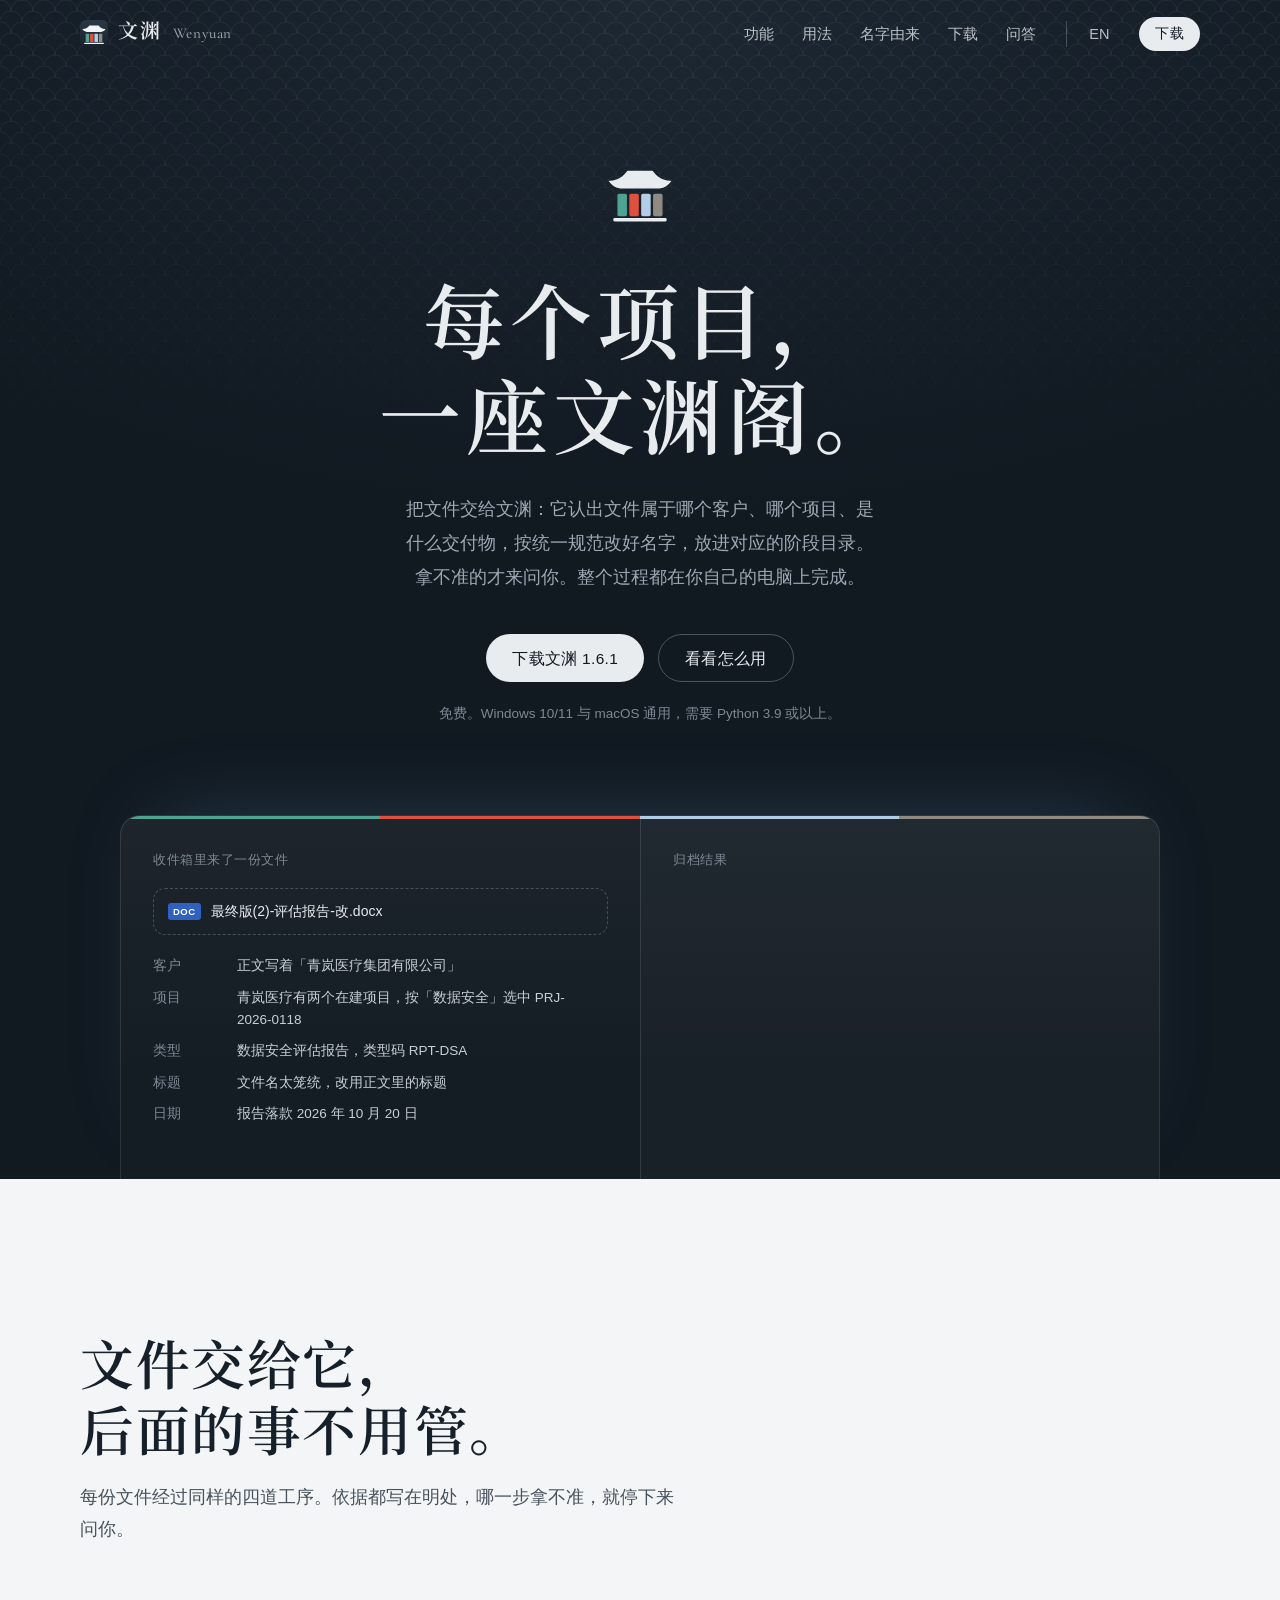
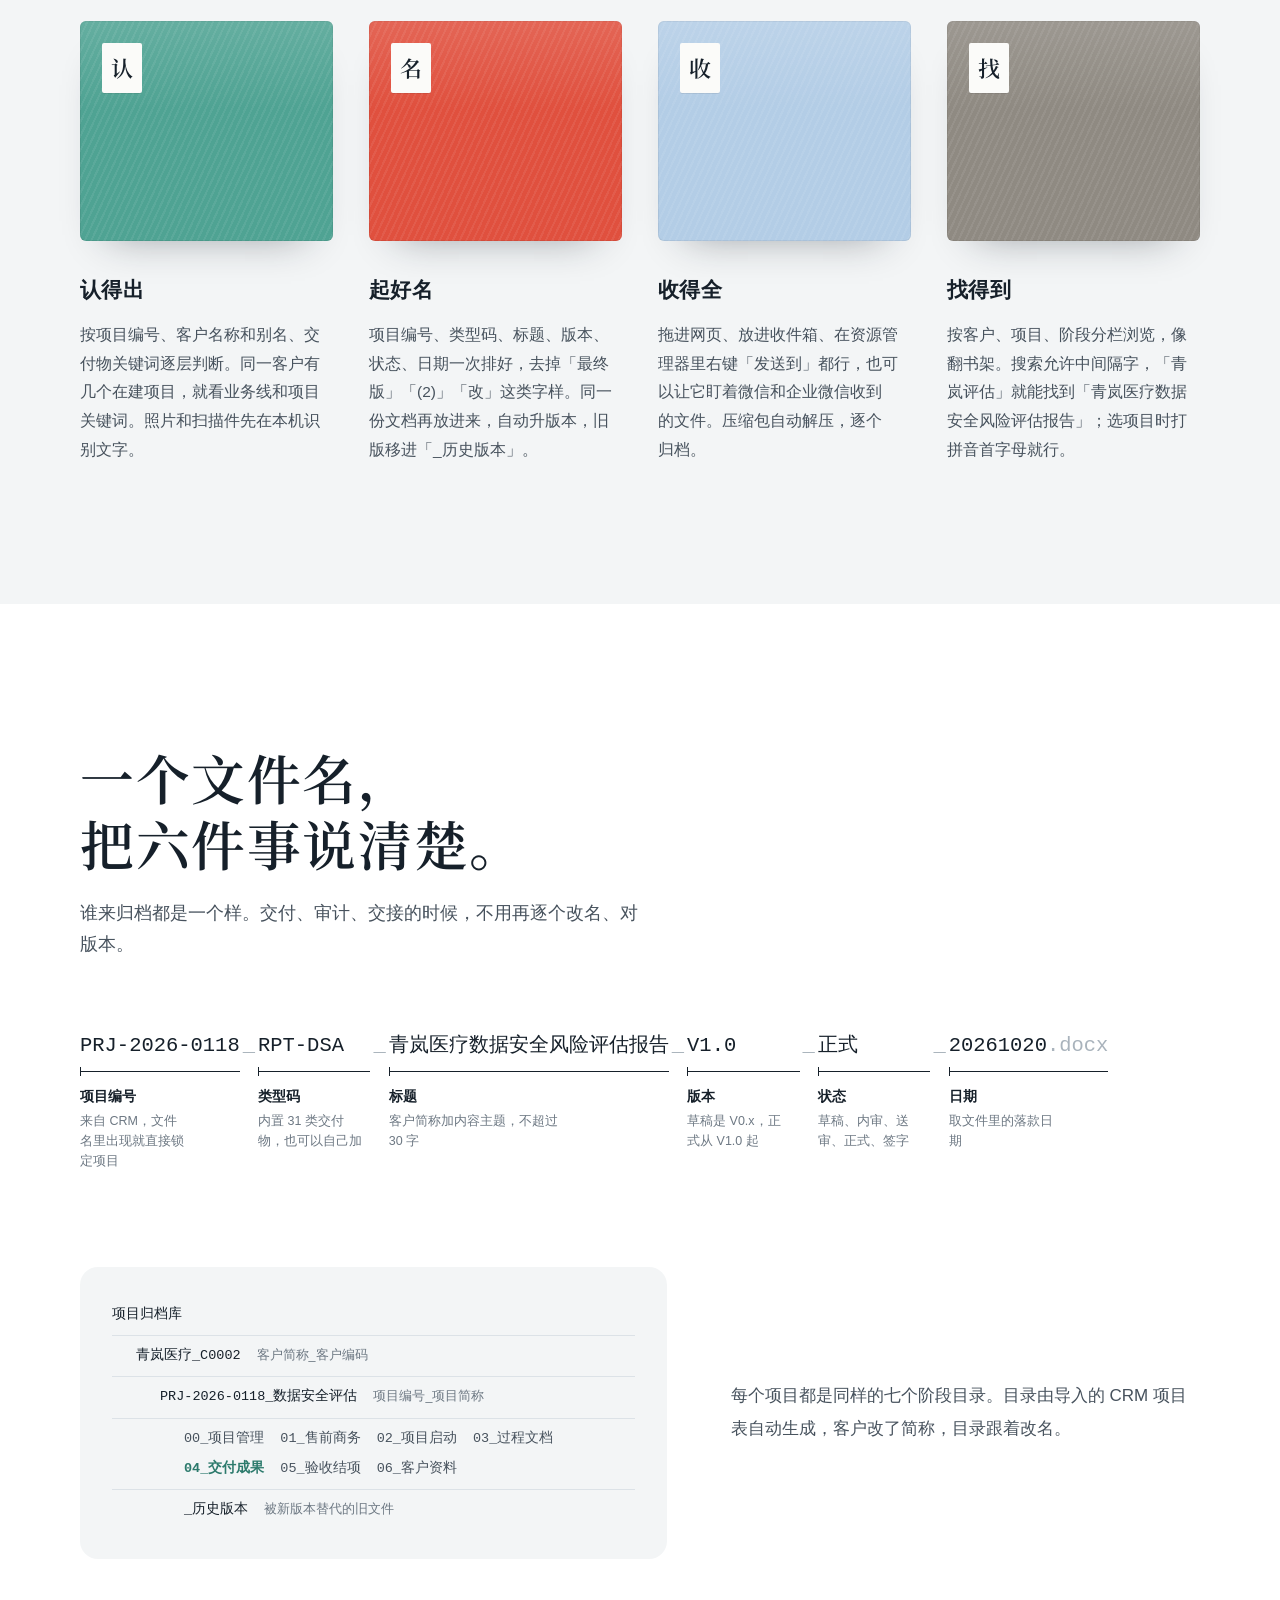
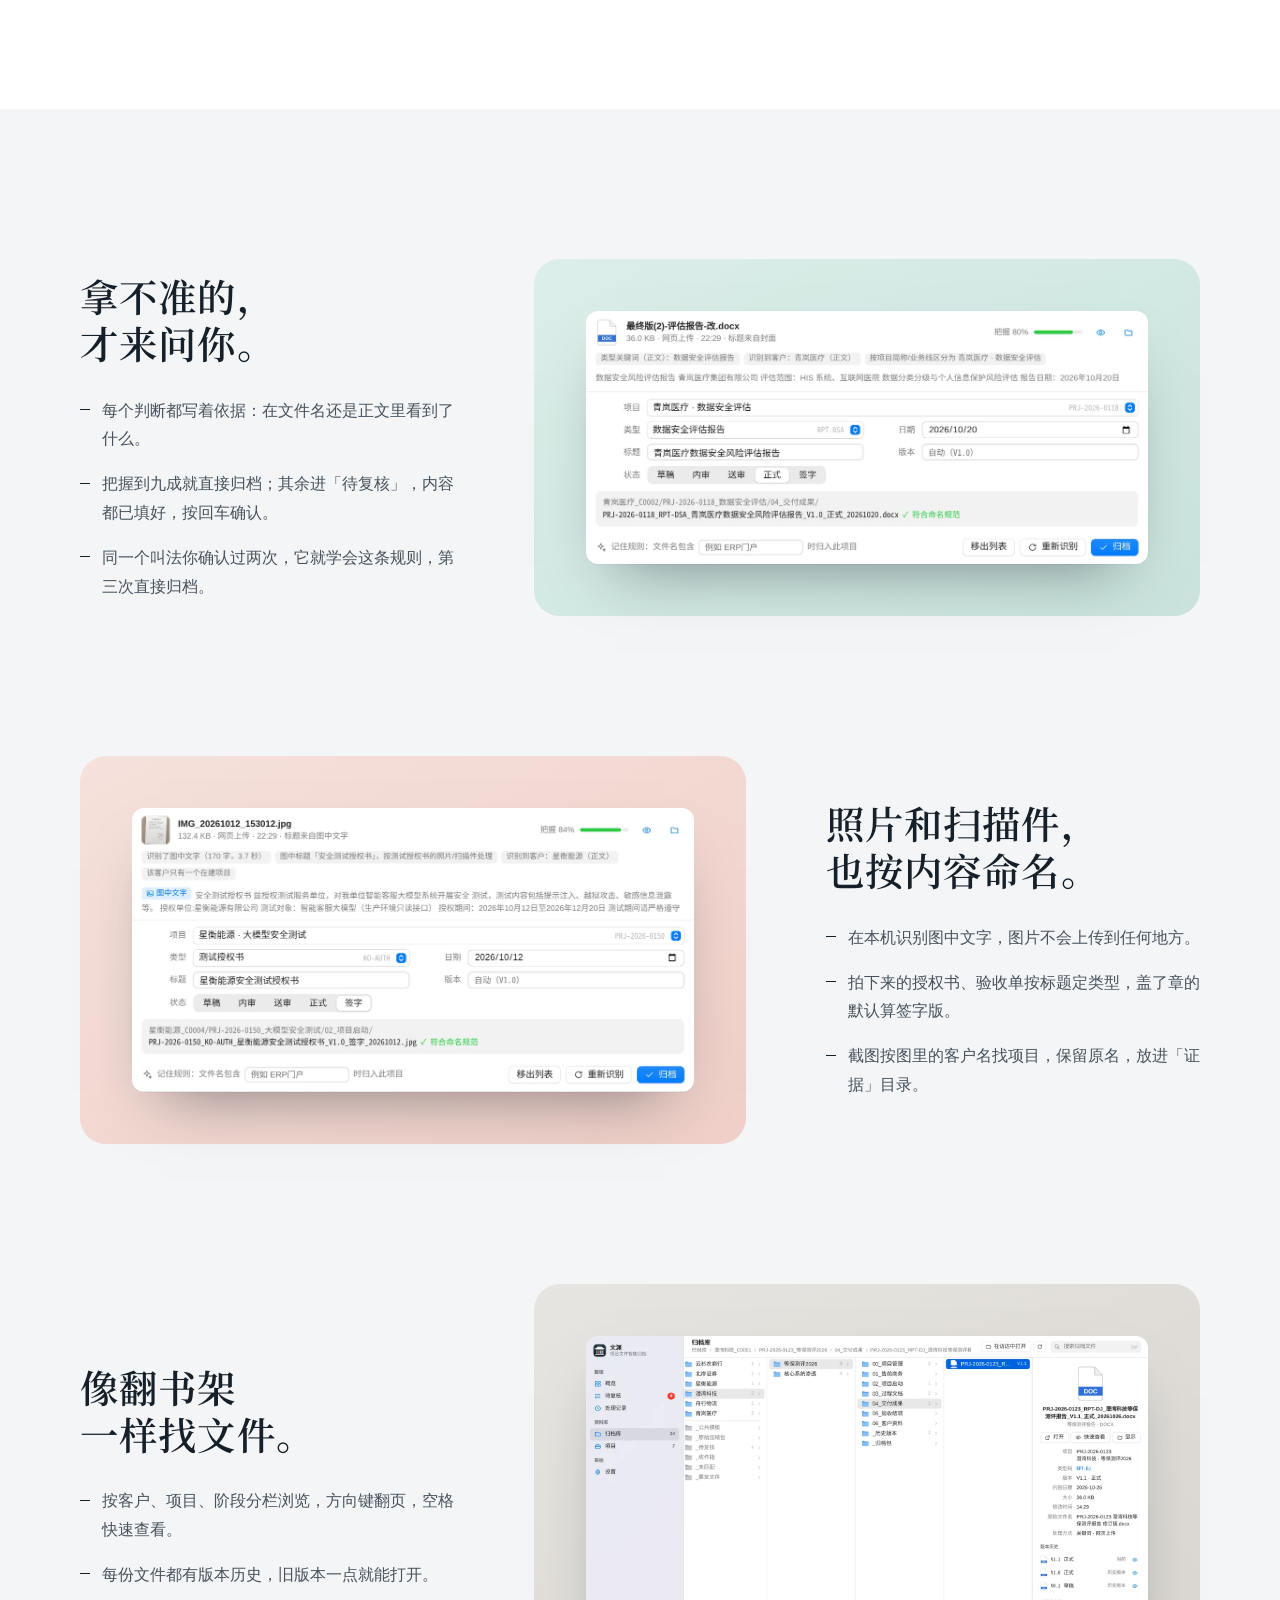
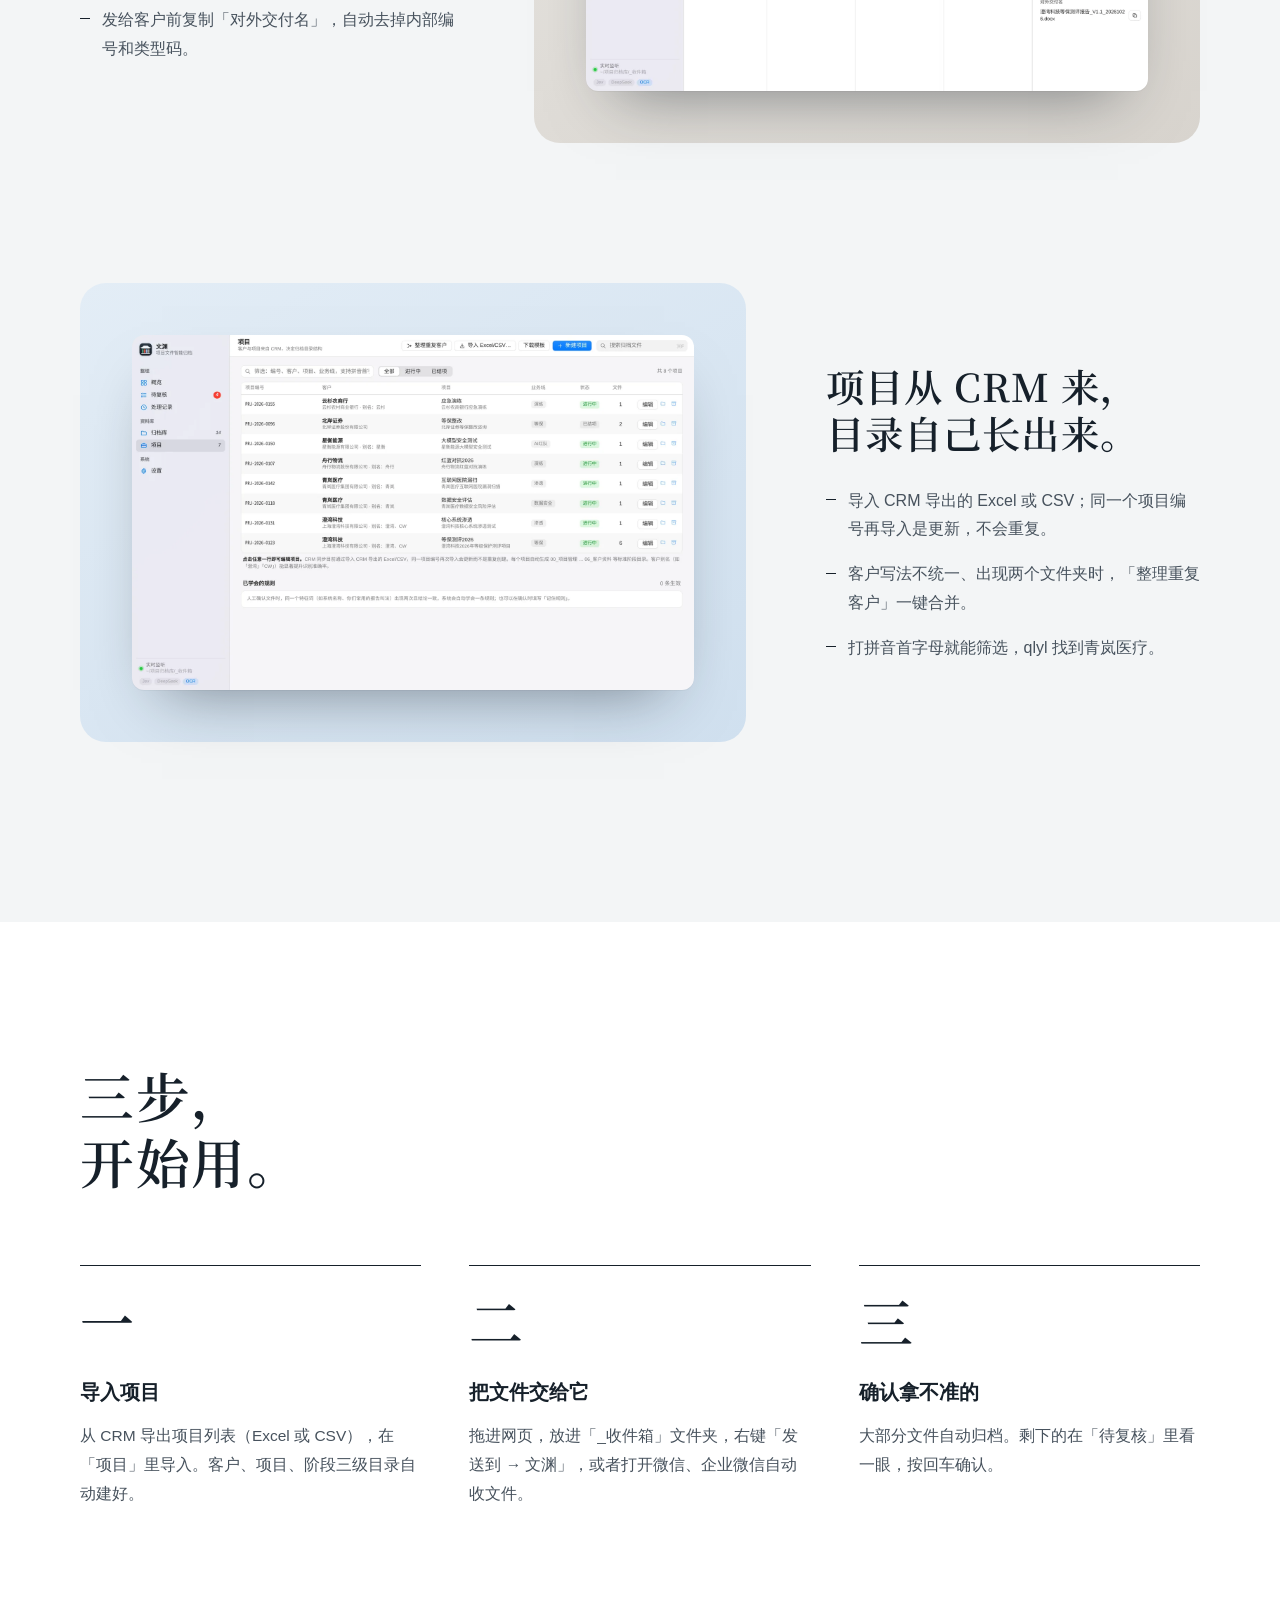
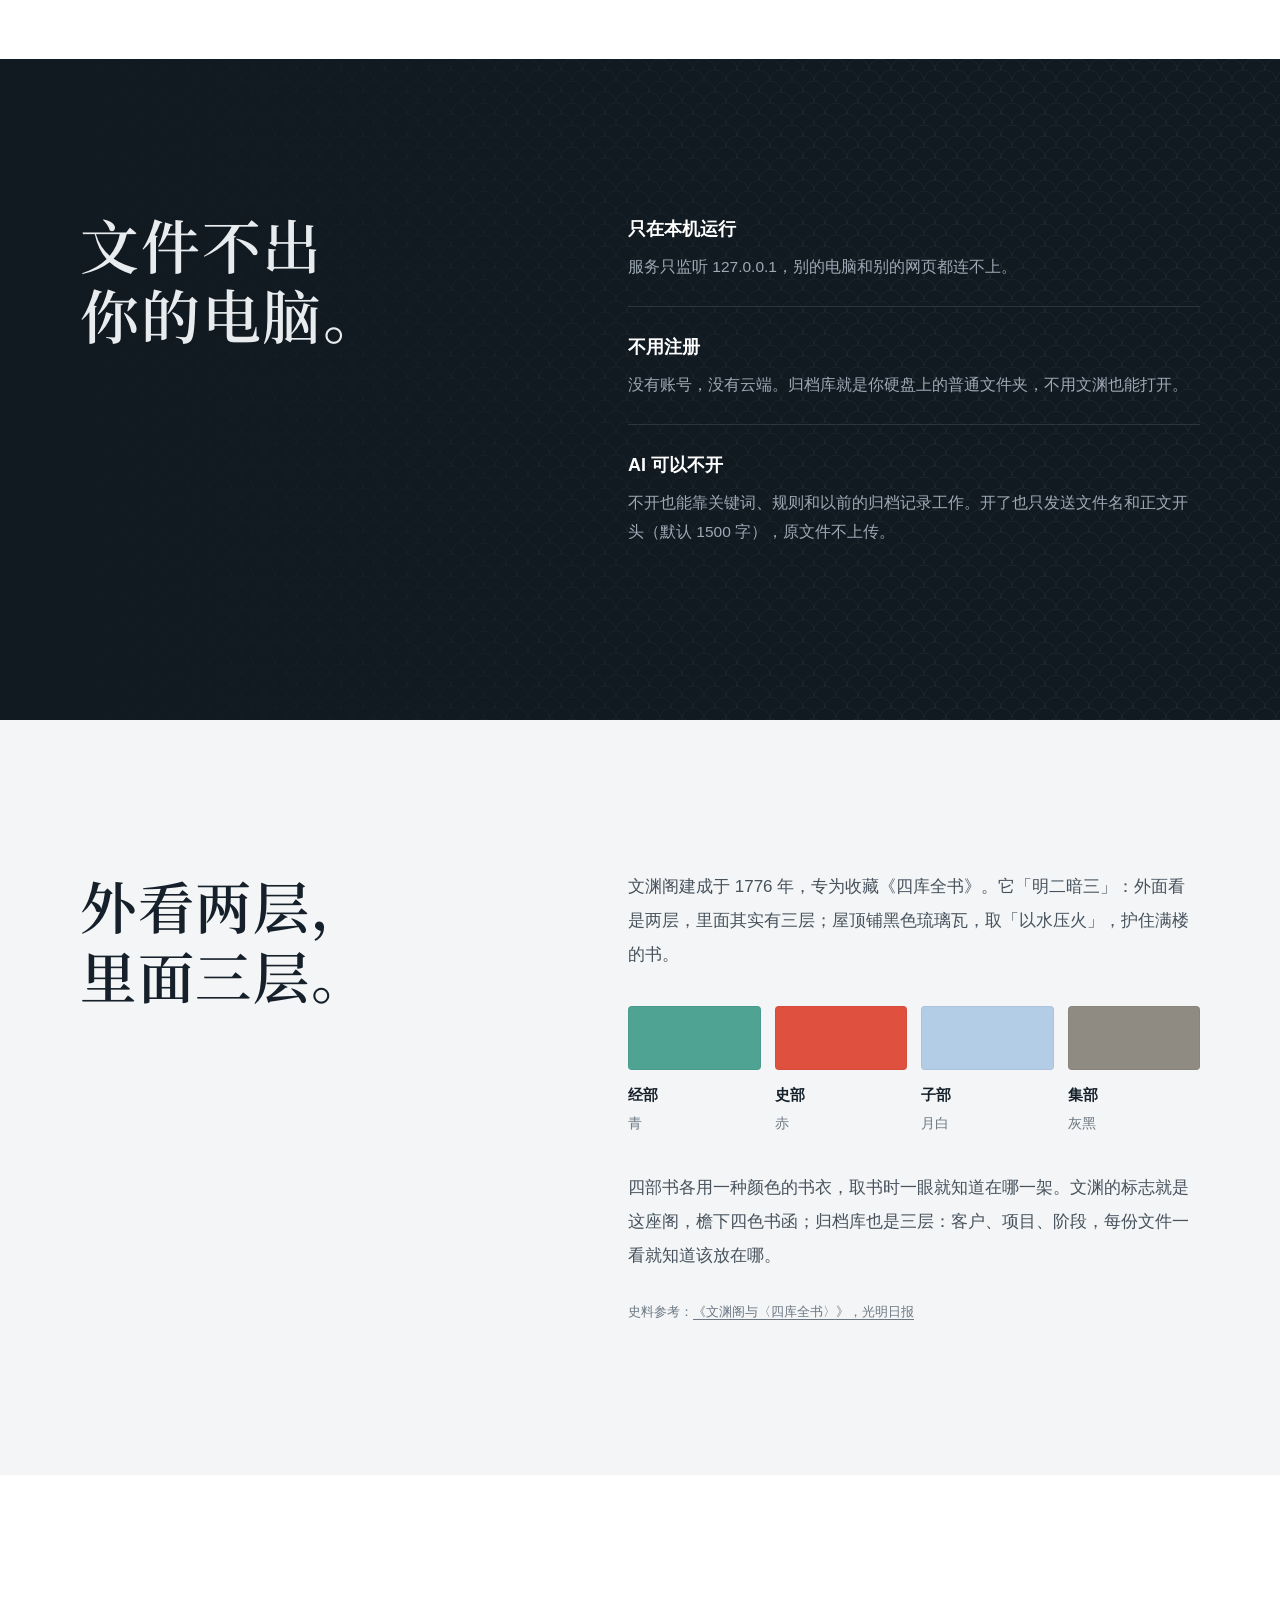
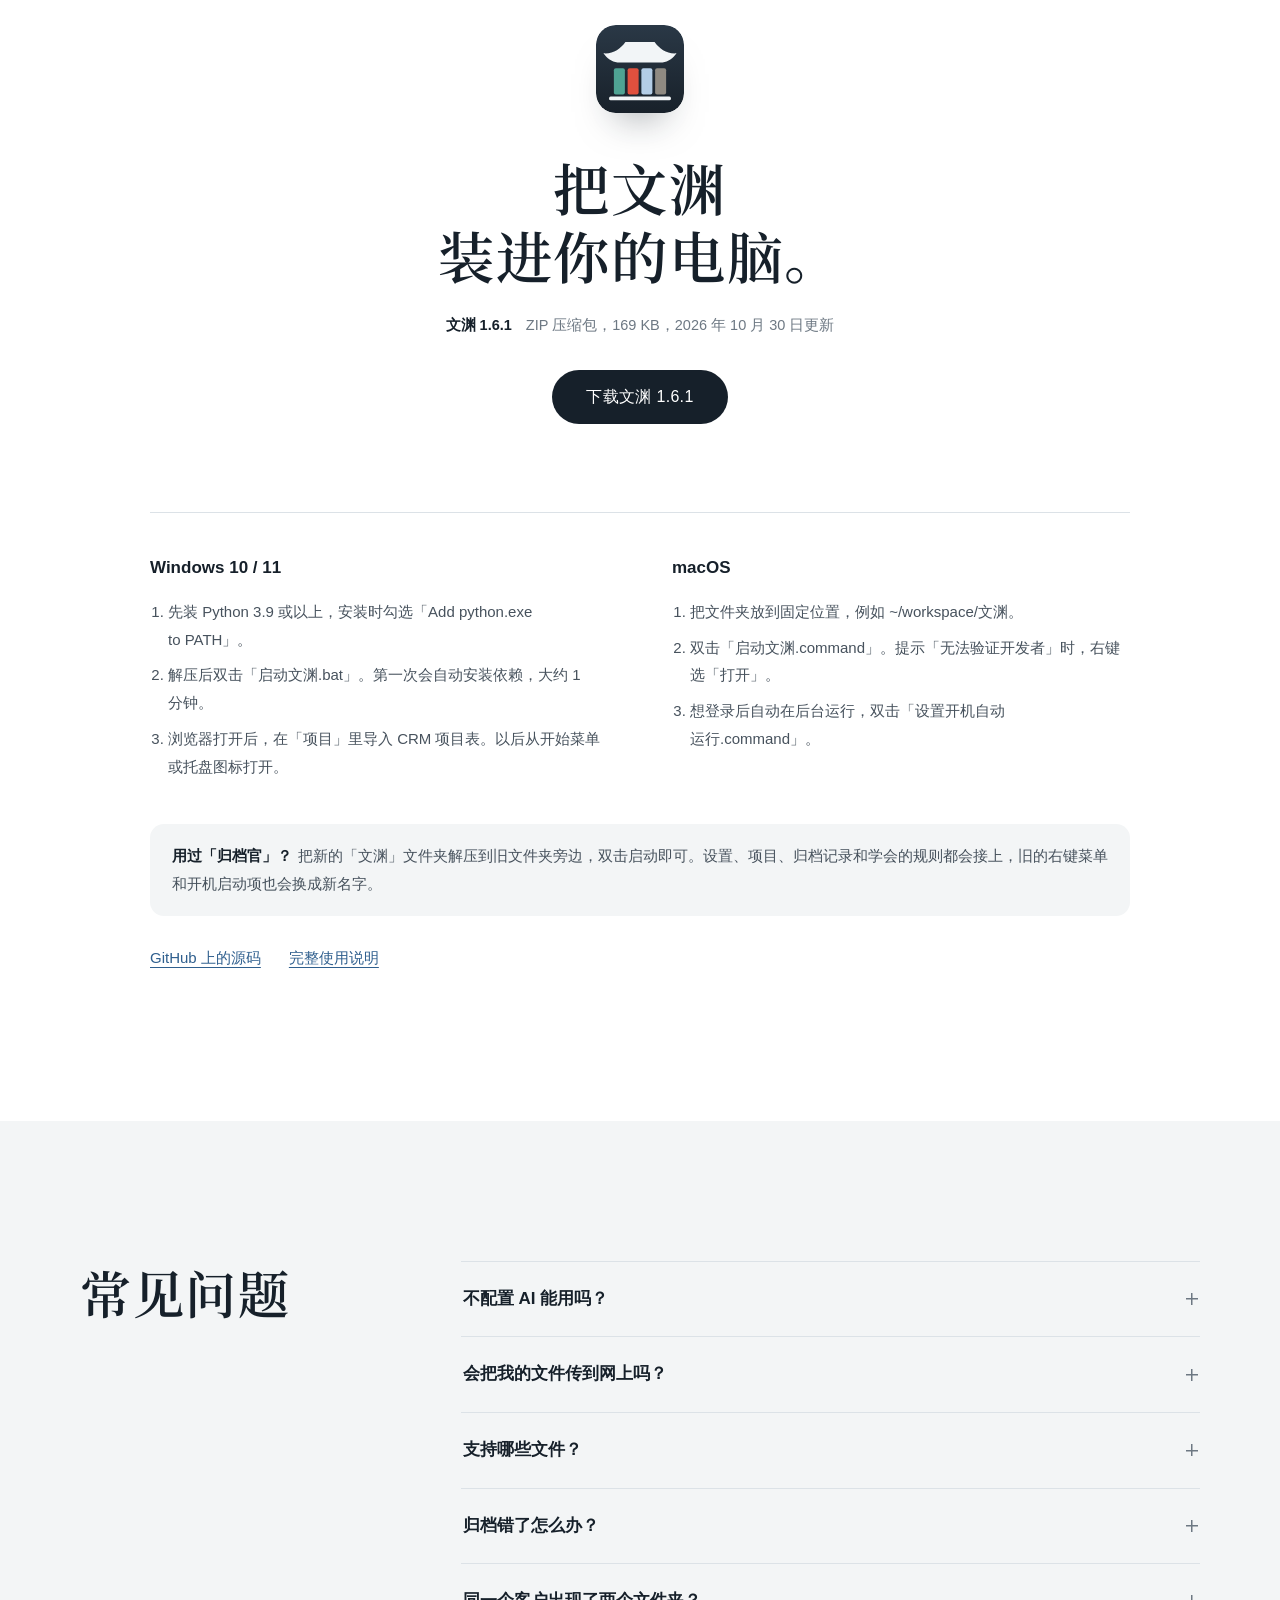
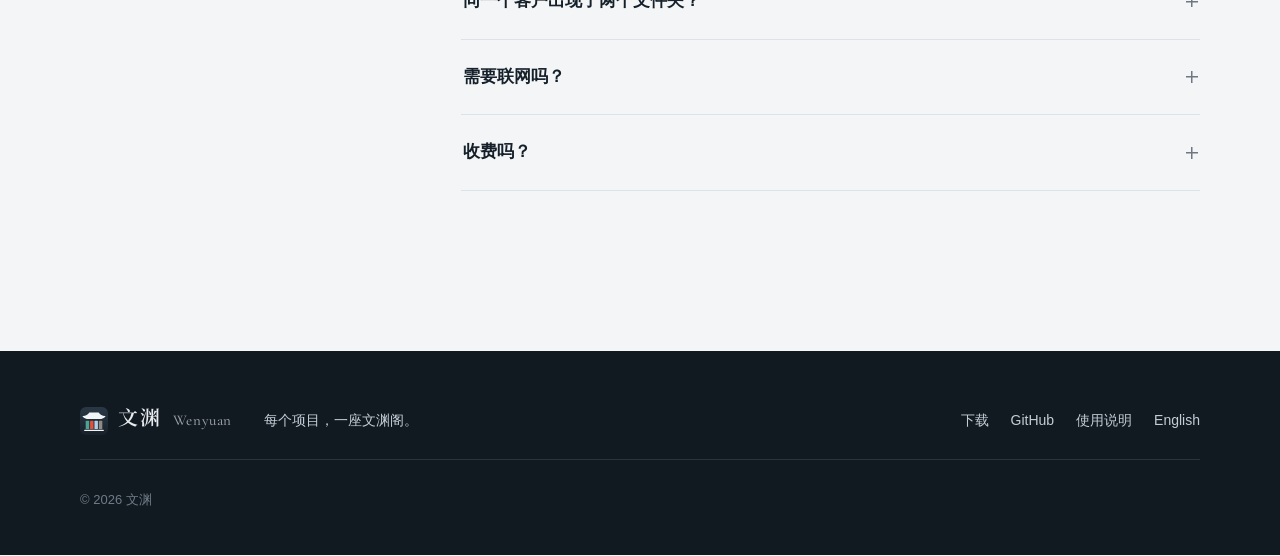
==== commit 3b767a1e: "网站：样式和脚本链接带内容指纹，改版后不会用到旧缓存 Co-Authored-By: Claude Opus 5.5 <noreply@anthropic.com> Claude-Session: h" ====
--- a/index.html
+++ b/index.html
@@ -18,7 +18,7 @@
 <meta property="og:image" content="https://jamesju1987.github.io/wenyuan/assets/og.png">
 <meta property="og:url" content="https://jamesju1987.github.io/wenyuan/">
 <link rel="preload" href="assets/fonts/wy-serif-600.woff2" as="font" type="font/woff2" crossorigin>
-<link rel="stylesheet" href="assets/site.css?v=1.6.1">
+<link rel="stylesheet" href="assets/site.css?v=0fc5fe6789">
 <script>document.documentElement.classList.add("js")</script>
 </head>
 <body class="zh">
@@ -176,6 +176,6 @@
   </div>
 </footer>
 
-<script src="assets/site.js?v=1.6.1" defer></script>
+<script src="assets/site.js?v=30f60c0d3a" defer></script>
 </body>
 </html>
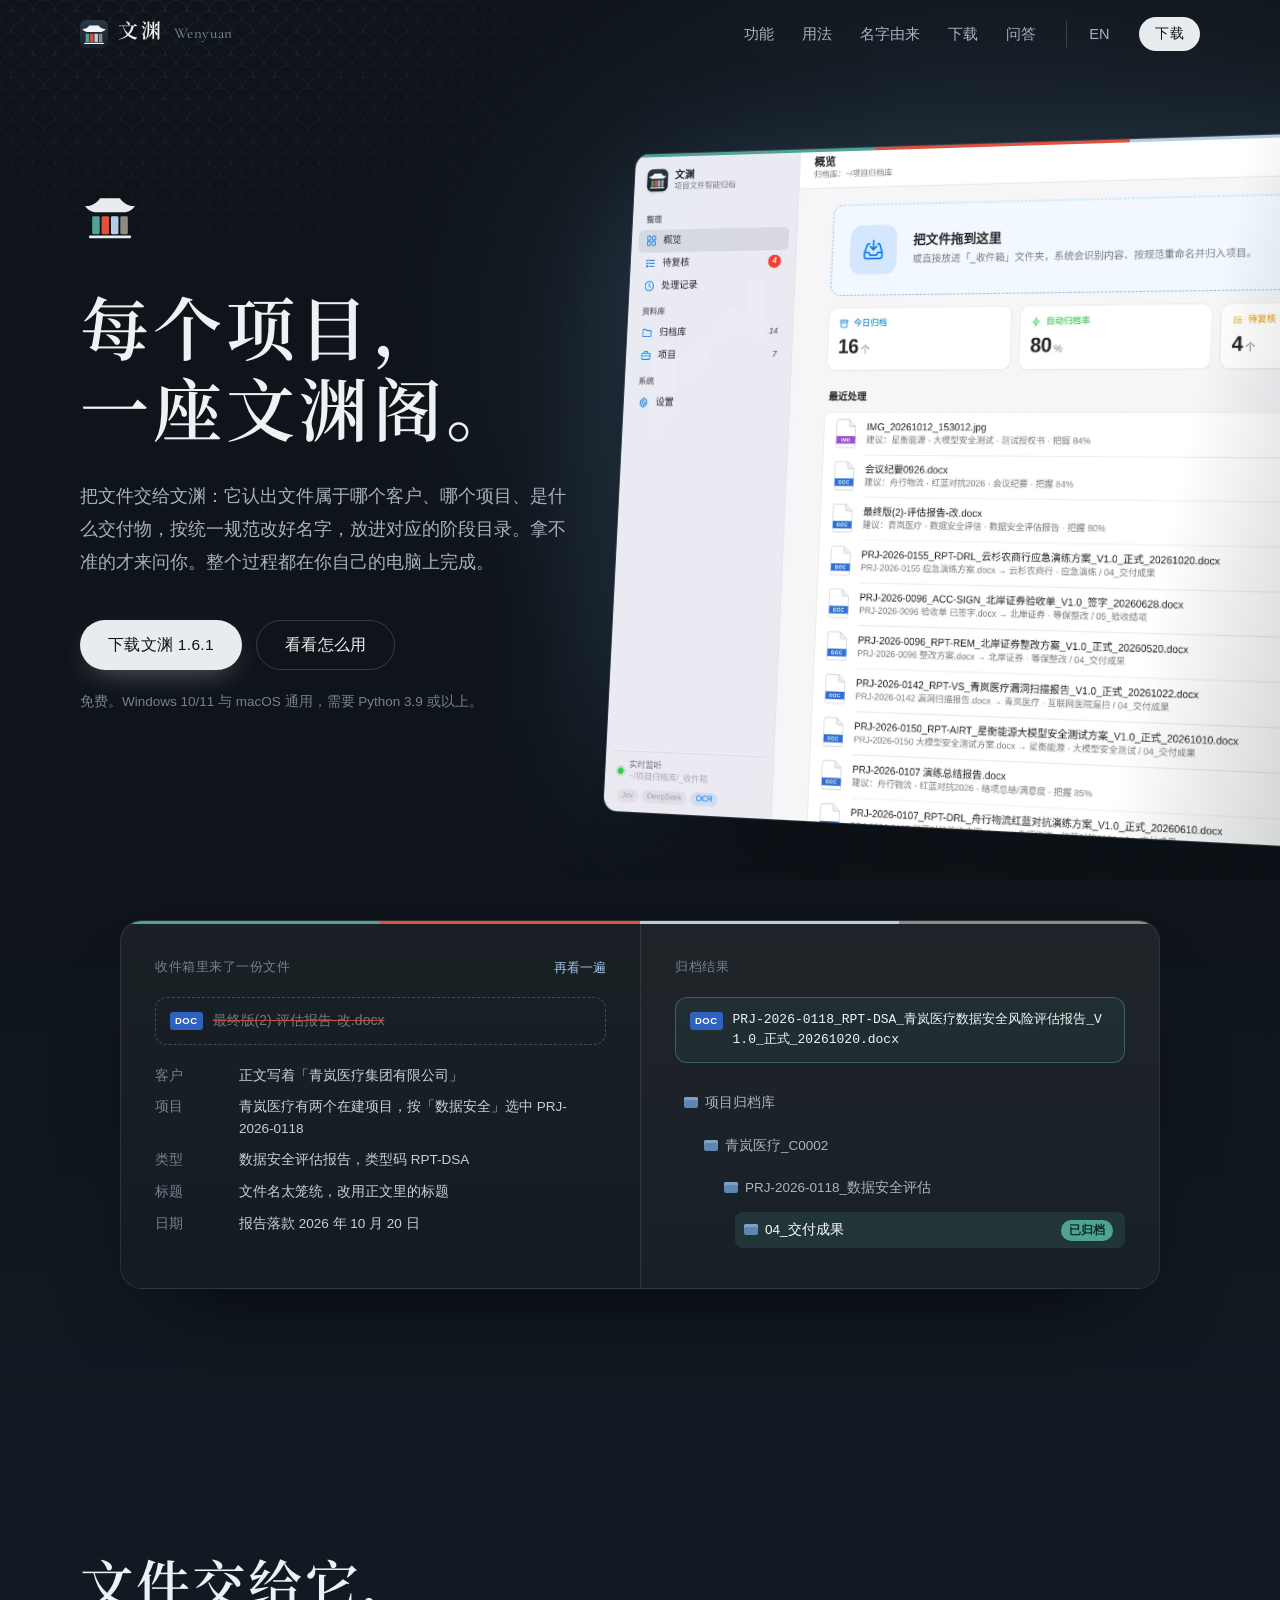
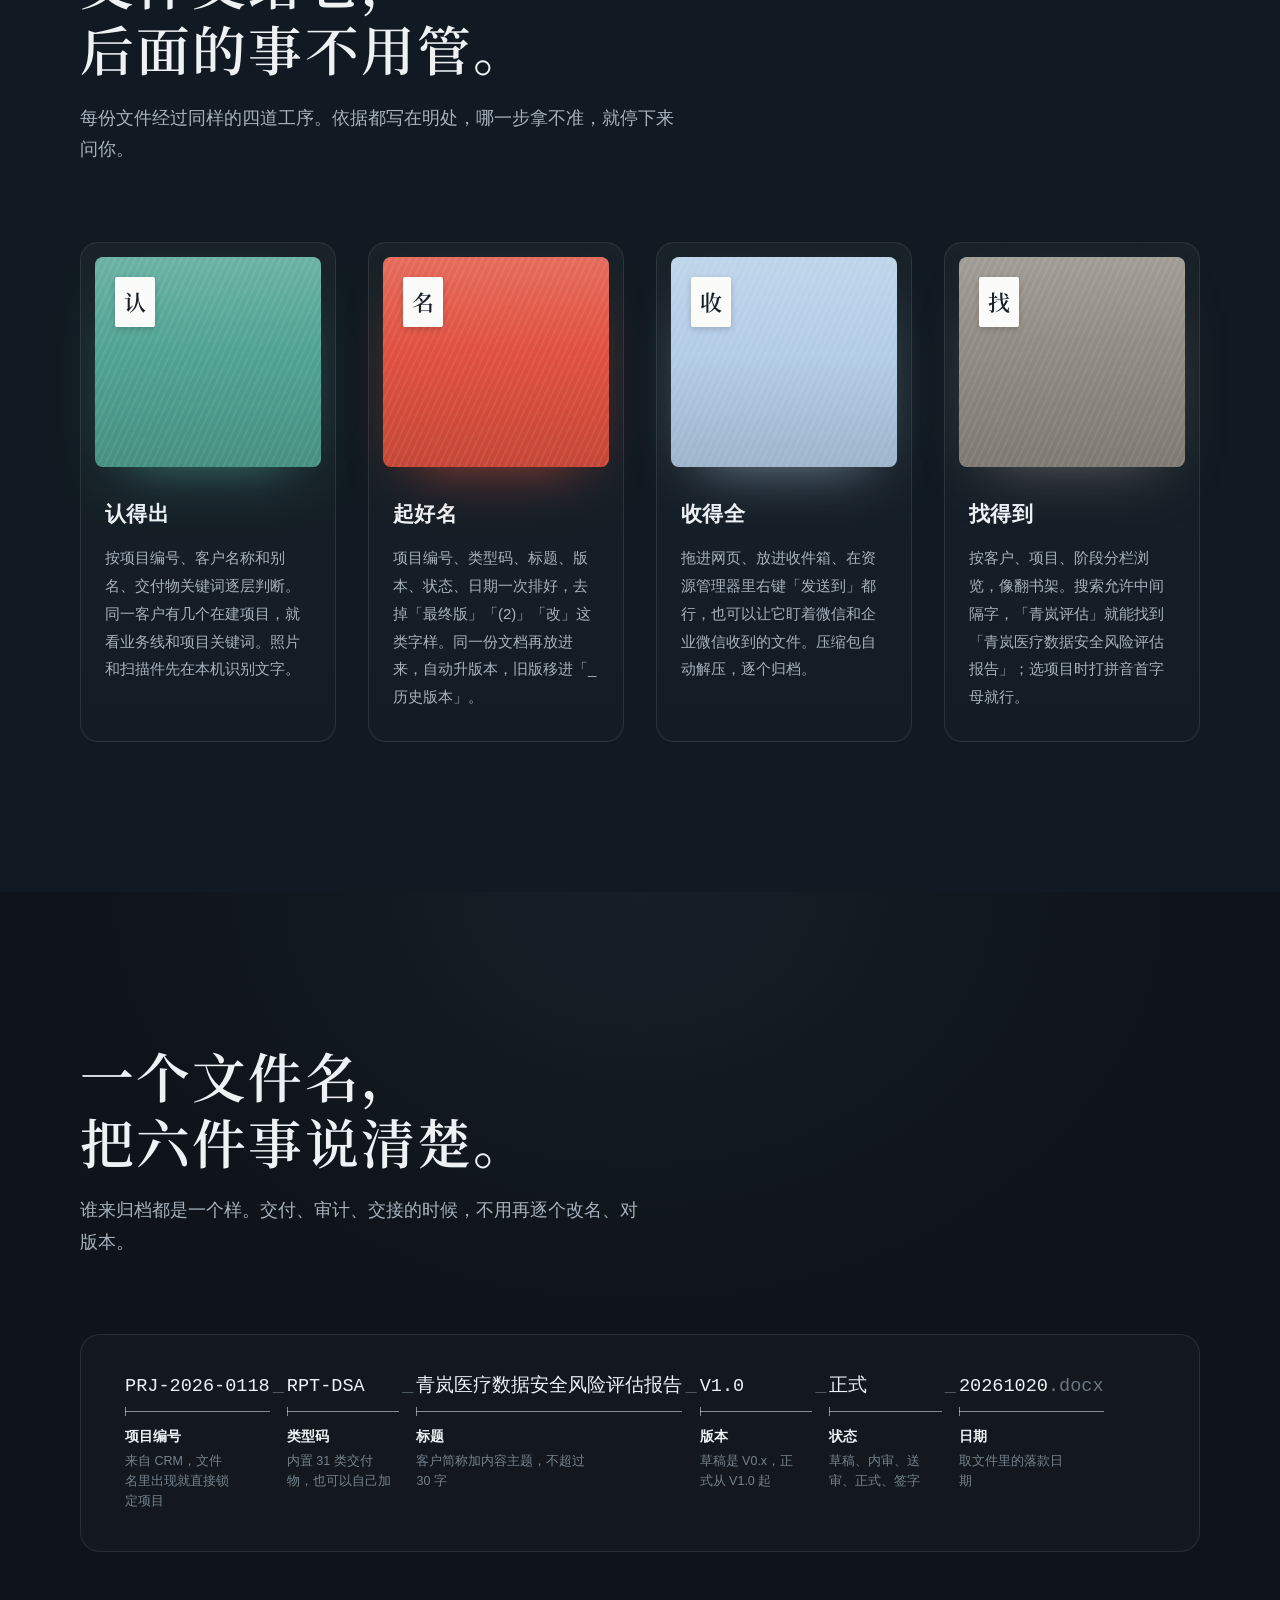
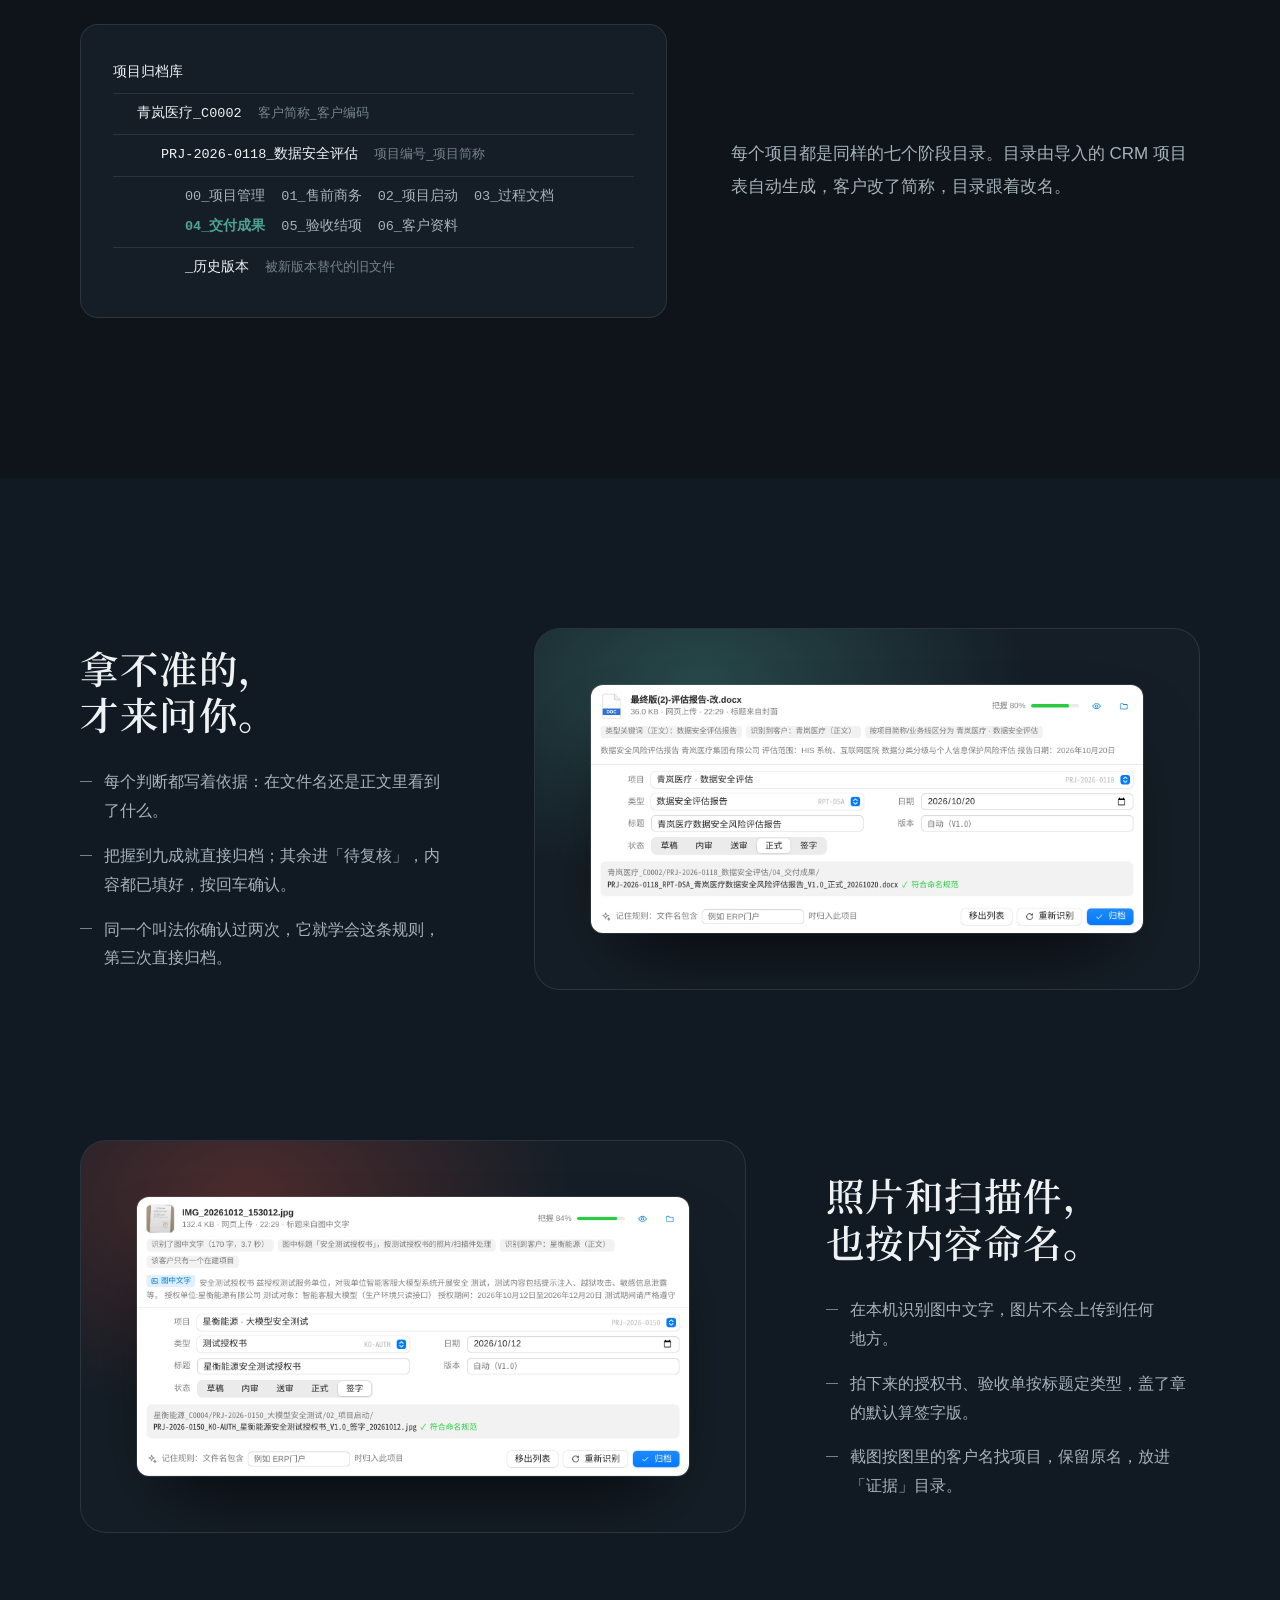
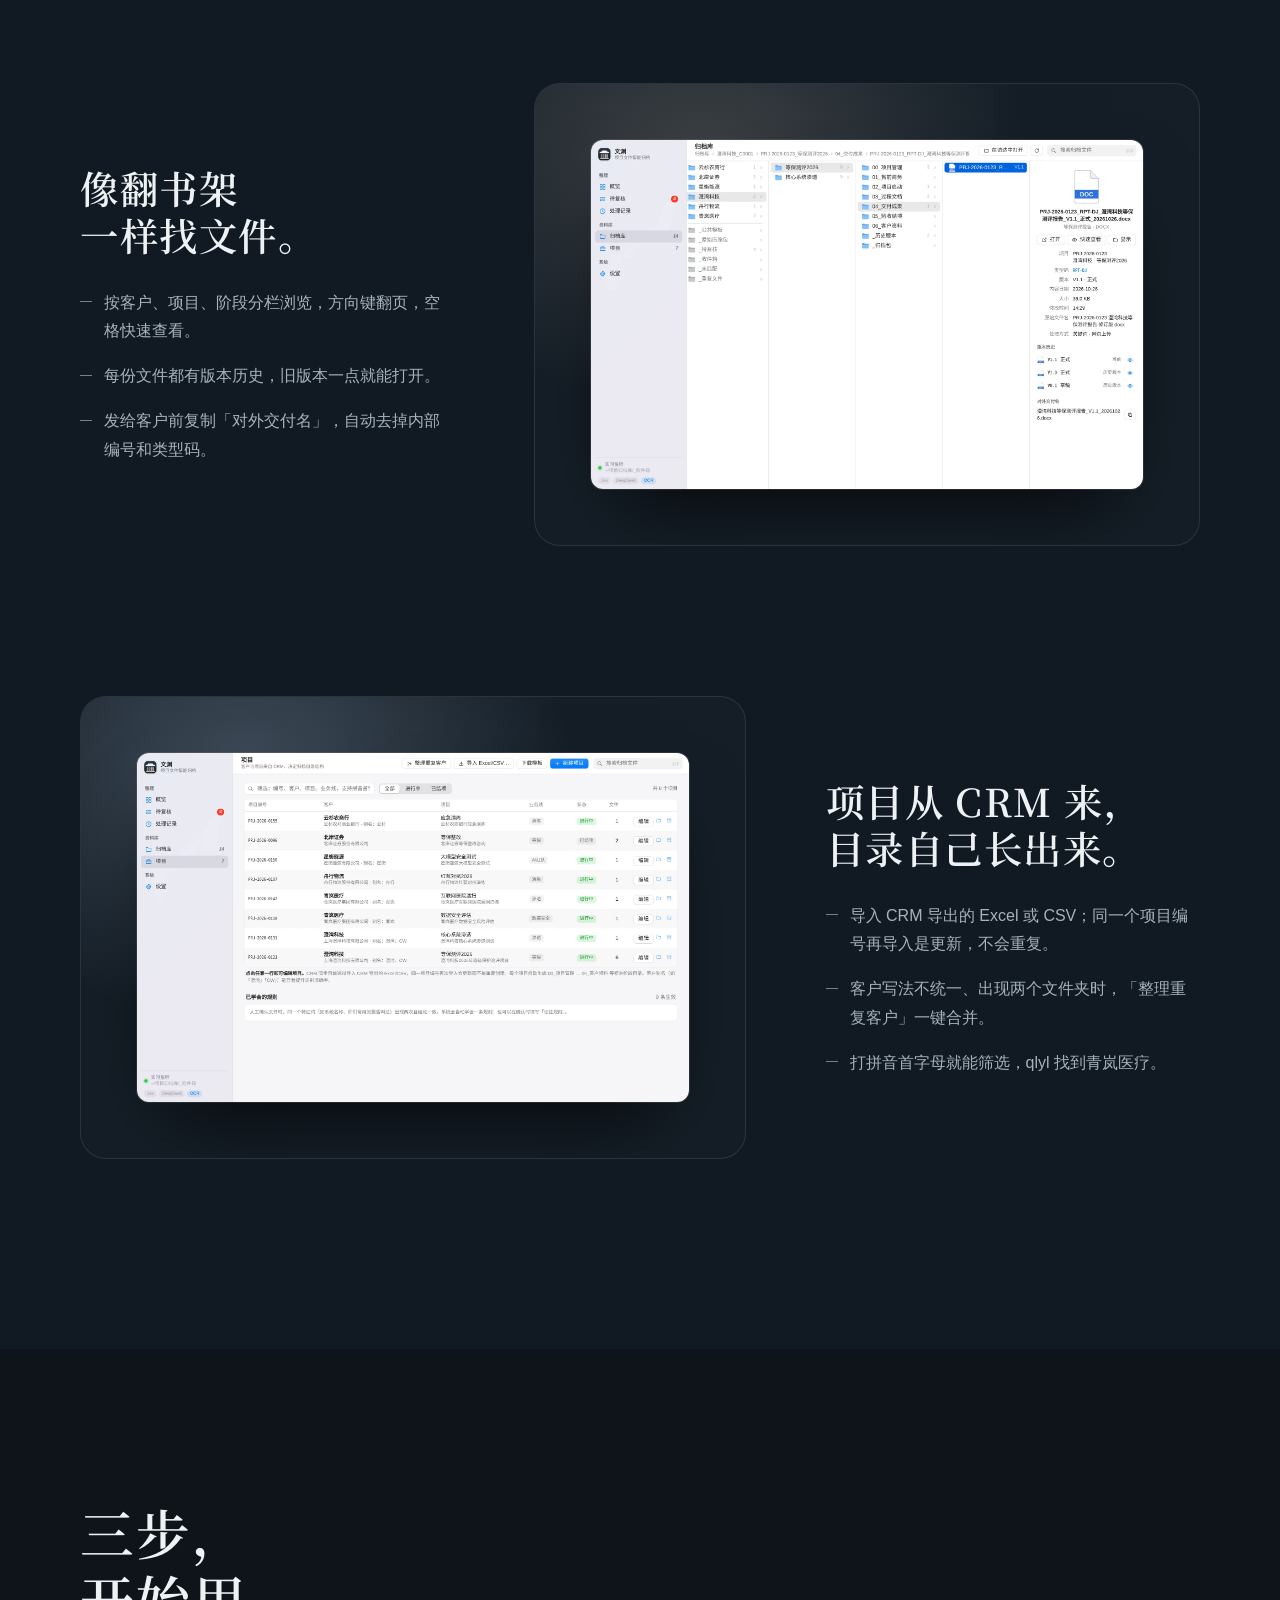
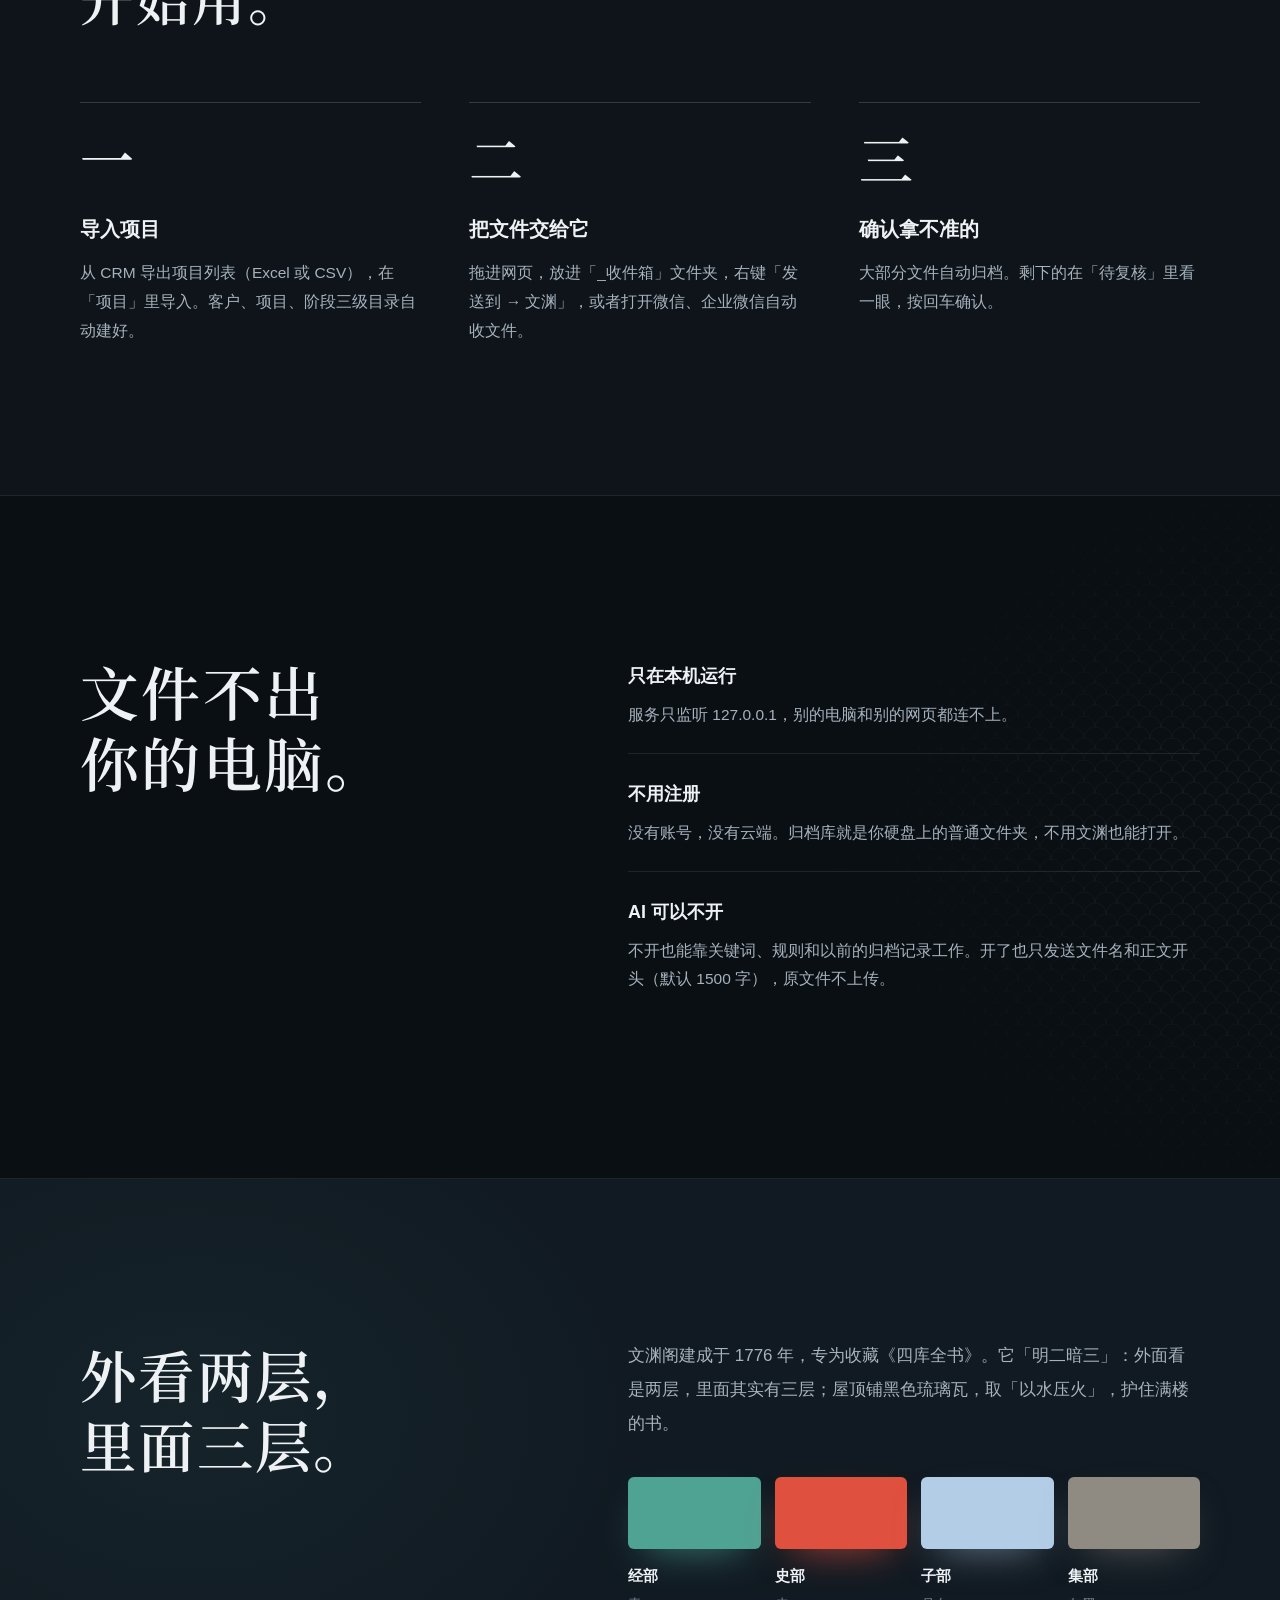
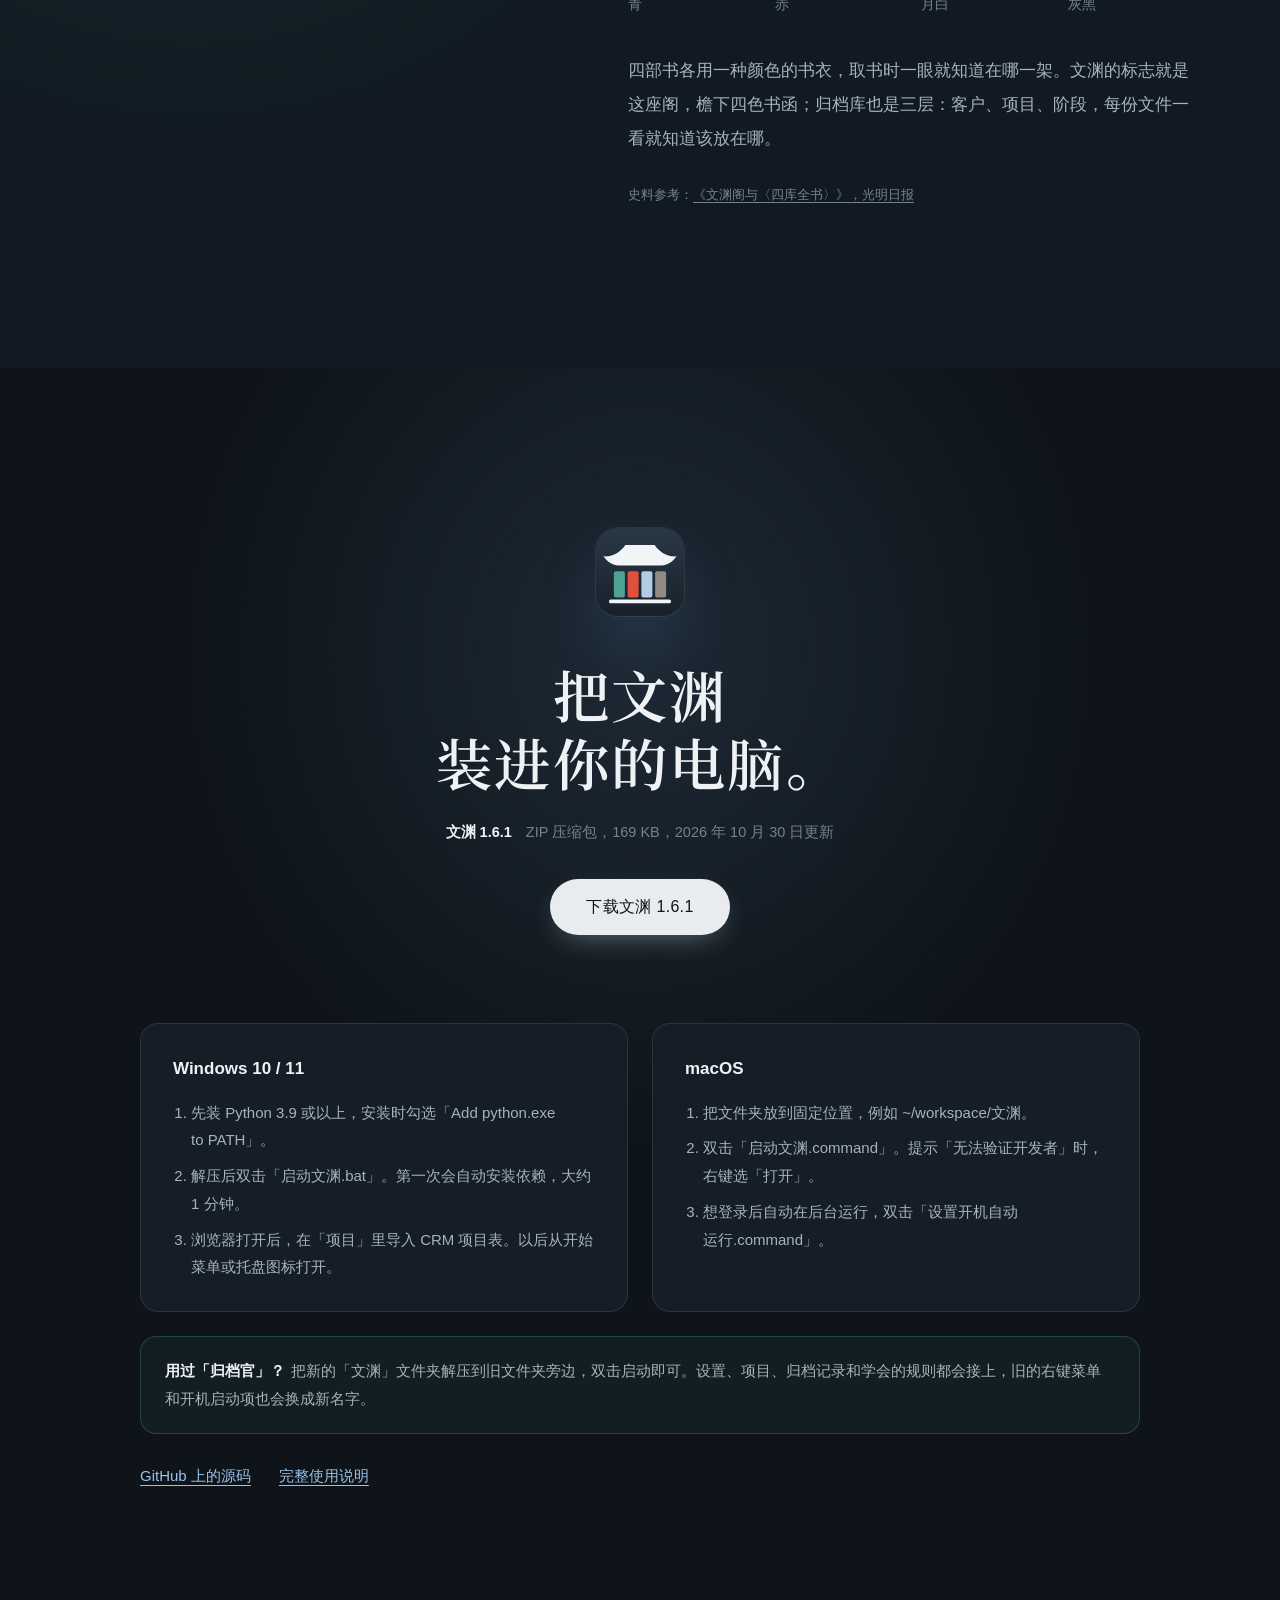
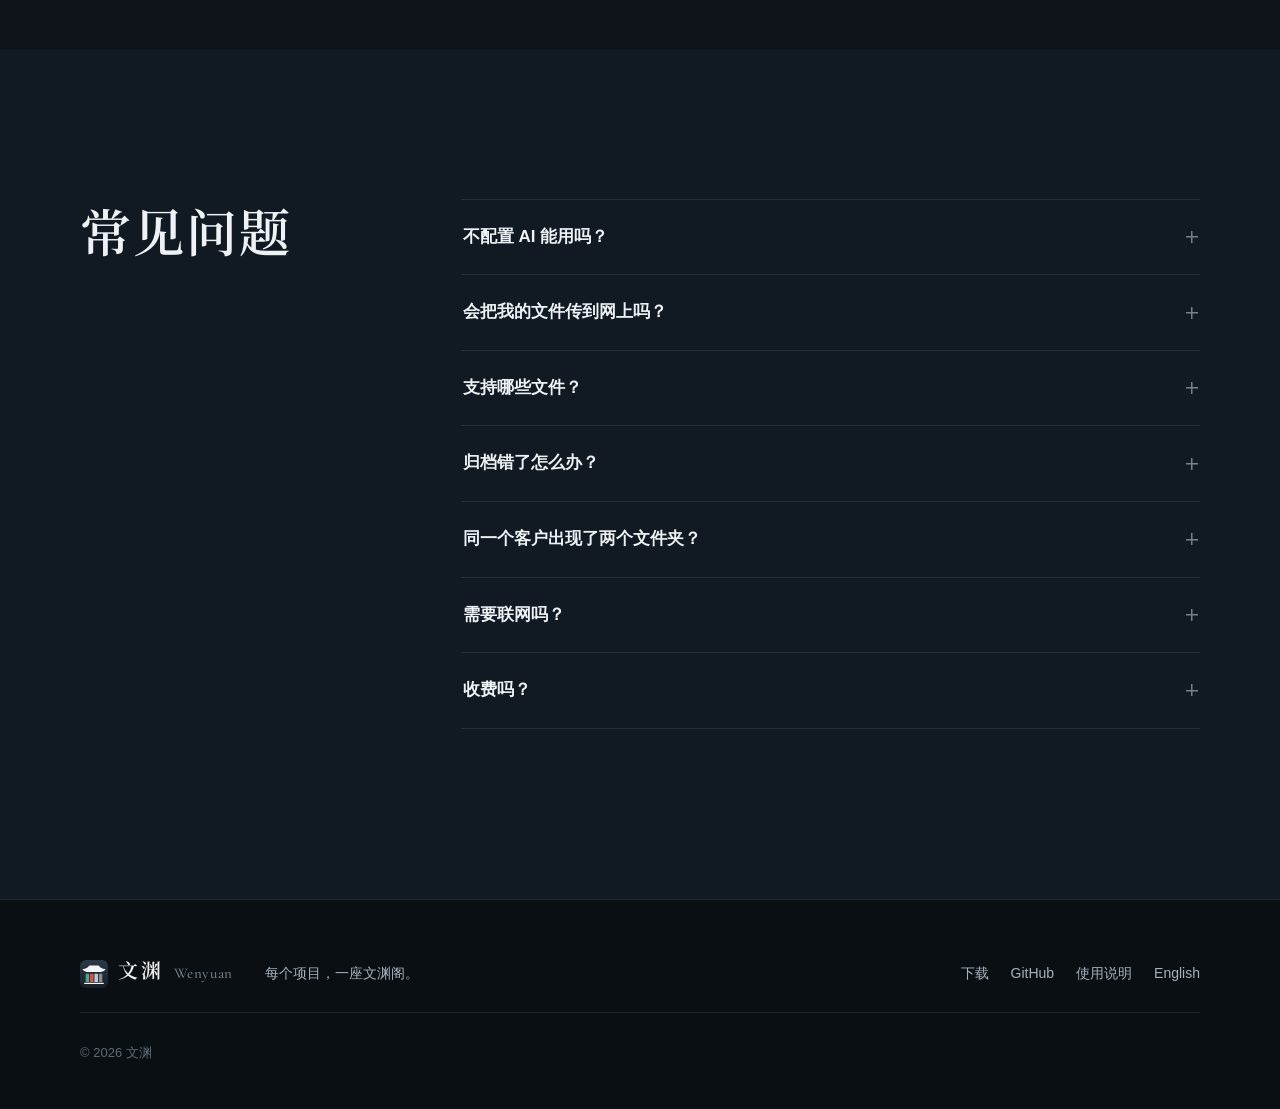
==== commit 26710ac9: "官网改为「夜阁」深色设计：左文右图首屏、全站深色、截图换高清 Co-Authored-By: Claude Opus 5.5 <noreply@anthropic.com> Claude-Sessio" ====
--- a/index.html
+++ b/index.html
@@ -5,7 +5,7 @@
 <meta name="viewport" content="width=device-width, initial-scale=1">
 <title>文渊：项目文件自动归档</title>
 <meta name="description" content="文渊自动认出文件属于哪个客户、哪个项目、是什么交付物，按统一规范改名，放进客户、项目、阶段三级目录。在你自己的电脑上运行，免费下载，Windows 与 macOS 通用。">
-<meta name="theme-color" content="#111921">
+<meta name="theme-color" content="#0E1419">
 <link rel="canonical" href="https://jamesju1987.github.io/wenyuan/">
 <link rel="alternate" hreflang="zh-CN" href="https://jamesju1987.github.io/wenyuan/">
 <link rel="alternate" hreflang="en" href="https://jamesju1987.github.io/wenyuan/en/">
@@ -18,7 +18,7 @@
 <meta property="og:image" content="https://jamesju1987.github.io/wenyuan/assets/og.png">
 <meta property="og:url" content="https://jamesju1987.github.io/wenyuan/">
 <link rel="preload" href="assets/fonts/wy-serif-600.woff2" as="font" type="font/woff2" crossorigin>
-<link rel="stylesheet" href="assets/site.css?v=0fc5fe6789">
+<link rel="stylesheet" href="assets/site.css?v=c055eb0b99">
 <script>document.documentElement.classList.add("js")</script>
 </head>
 <body class="zh">
@@ -38,16 +38,24 @@
 <section class="hero" id="top">
   <div class="tiles" aria-hidden="true"></div>
   <div class="wrap hero-in">
-    <img class="emblem" src="assets/mark-mono.svg" width="76" height="62" alt="">
-    <h1 class="display"><span class="ln">每个项目，</span><span class="ln">一座文渊阁。</span></h1>
-    <p class="lede">把文件交给文渊：它认出文件属于哪个客户、哪个项目、是什么交付物，按统一规范改好名字，放进对应的阶段目录。拿不准的才来问你。整个过程都在你自己的电脑上完成。</p>
-    <div class="cta">
-      <a class="btn btn-paper" href="download/Wenyuan-1.6.1.zip" download>下载文渊 1.6.1</a>
-      <a class="btn btn-ghost" href="#how">看看怎么用</a>
+    <div class="hero-copy">
+      <img class="emblem" src="assets/mark-mono.svg" width="64" height="52" alt="">
+      <h1 class="display"><span class="ln">每个项目，</span><span class="ln">一座文渊阁。</span></h1>
+      <p class="lede">把文件交给文渊：它认出文件属于哪个客户、哪个项目、是什么交付物，按统一规范改好名字，放进对应的阶段目录。拿不准的才来问你。整个过程都在你自己的电脑上完成。</p>
+      <div class="cta">
+        <a class="btn btn-paper" href="download/Wenyuan-1.6.1.zip" download>下载文渊 1.6.1</a>
+        <a class="btn btn-ghost" href="#how">看看怎么用</a>
+      </div>
+      <p class="fine">免费。Windows 10/11 与 macOS 通用，需要 Python 3.9 或以上。</p>
     </div>
-    <p class="fine">免费。Windows 10/11 与 macOS 通用，需要 Python 3.9 或以上。</p>
   </div>
-  <div class="wrap demo-wrap">
+  <figure class="stage">
+    <div class="win"><img src="assets/img/hero.webp" width="1800" height="1138" alt="文渊的概览页：今日归档数、自动归档率、待复核和最近处理的文件" fetchpriority="high"></div>
+  </figure>
+</section>
+
+<section class="flow" aria-label="演示：一份名字很乱的文件被识别、改名，放进项目的交付成果目录">
+  <div class="wrap">
     <figure class="demo" id="demo" aria-label="演示：一份名字很乱的文件被识别、改名，放进项目的交付成果目录">
       <div class="demo-col">
         <div class="demo-head"><span>收件箱里来了一份文件</span><button type="button" class="replay" id="replay" hidden>再看一遍</button></div>
@@ -96,19 +104,19 @@
   <div class="wrap">
       <article class="row">
         <div class="row-text"><h2 class="display"><span class="ln">拿不准的，</span><span class="ln">才来问你。</span></h2><ul class="ticks"><li>每个判断都写着依据：在文件名还是正文里看到了什么。</li><li>把握到九成就直接归档；其余进「待复核」，内容都已填好，按回车确认。</li><li>同一个叫法你确认过两次，它就学会这条规则，第三次直接归档。</li></ul></div>
-        <figure class="panel t-qing"><img src="assets/img/card_messy.webp" width="1200" height="541" loading="lazy" alt="待复核卡片：一份叫「最终版(2)-评估报告-改.docx」的文件，被识别为青岚医疗数据安全评估项目的数据安全评估报告"></figure>
+        <figure class="panel t-qing"><img src="assets/img/card_messy.webp" width="1616" height="728" loading="lazy" alt="待复核卡片：一份叫「最终版(2)-评估报告-改.docx」的文件，被识别为青岚医疗数据安全评估项目的数据安全评估报告"></figure>
       </article>
       <article class="row flip">
         <div class="row-text"><h2 class="display"><span class="ln">照片和扫描件，</span><span class="ln">也按内容命名。</span></h2><ul class="ticks"><li>在本机识别图中文字，图片不会上传到任何地方。</li><li>拍下来的授权书、验收单按标题定类型，盖了章的默认算签字版。</li><li>截图按图里的客户名找项目，保留原名，放进「证据」目录。</li></ul></div>
-        <figure class="panel t-chi"><img src="assets/img/card_photo.webp" width="1200" height="607" loading="lazy" alt="待复核卡片：手机拍的授权书照片，识别出图中文字，归为星衡能源大模型安全测试项目的测试授权书，状态为签字"></figure>
+        <figure class="panel t-chi"><img src="assets/img/card_photo.webp" width="1616" height="818" loading="lazy" alt="待复核卡片：手机拍的授权书照片，识别出图中文字，归为星衡能源大模型安全测试项目的测试授权书，状态为签字"></figure>
       </article>
       <article class="row">
         <div class="row-text"><h2 class="display"><span class="ln">像翻书架</span><span class="ln">一样找文件。</span></h2><ul class="ticks"><li>按客户、项目、阶段分栏浏览，方向键翻页，空格快速查看。</li><li>每份文件都有版本历史，旧版本一点就能打开。</li><li>发给客户前复制「对外交付名」，自动去掉内部编号和类型码。</li></ul></div>
-        <figure class="panel t-huihei"><img src="assets/img/library.webp" width="1600" height="1012" loading="lazy" alt="归档库分栏浏览：澄湾科技、等保测评2026、04_交付成果，右侧是等保测评报告的版本历史"></figure>
+        <figure class="panel t-huihei"><img src="assets/img/library.webp" width="2000" height="1265" loading="lazy" alt="归档库分栏浏览：澄湾科技、等保测评2026、04_交付成果，右侧是等保测评报告的版本历史"></figure>
       </article>
       <article class="row flip">
         <div class="row-text"><h2 class="display"><span class="ln">项目从 CRM 来，</span><span class="ln">目录自己长出来。</span></h2><ul class="ticks"><li>导入 CRM 导出的 Excel 或 CSV；同一个项目编号再导入是更新，不会重复。</li><li>客户写法不统一、出现两个文件夹时，「整理重复客户」一键合并。</li><li>打拼音首字母就能筛选，qlyl 找到青岚医疗。</li></ul></div>
-        <figure class="panel t-yuebai"><img src="assets/img/projects.webp" width="1600" height="1012" loading="lazy" alt="项目列表：项目编号、客户、项目、业务线、状态和文件数"></figure>
+        <figure class="panel t-yuebai"><img src="assets/img/projects.webp" width="2000" height="1265" loading="lazy" alt="项目列表：项目编号、客户、项目、业务线、状态和文件数"></figure>
       </article>
     
   </div>
@@ -147,7 +155,7 @@
       <img src="assets/logo.svg" width="88" height="88" alt="">
       <h2 class="display" id="dl-h"><span class="ln">把文渊</span><span class="ln">装进你的电脑。</span></h2>
       <p class="dl-meta"><b>文渊 1.6.1</b><span>ZIP 压缩包，169 KB，2026 年 10 月 30 日更新</span></p>
-      <a class="btn btn-ink btn-lg" href="download/Wenyuan-1.6.1.zip" download>下载文渊 1.6.1</a>
+      <a class="btn btn-paper btn-lg" href="download/Wenyuan-1.6.1.zip" download>下载文渊 1.6.1</a>
     </div>
     <div class="dl-os">
       <div><h3>Windows 10 / 11</h3><ol><li>先装 Python 3.9 或以上，安装时勾选「Add python.exe to PATH」。</li><li>解压后双击「启动文渊.bat」。第一次会自动安装依赖，大约 1 分钟。</li><li>浏览器打开后，在「项目」里导入 CRM 项目表。以后从开始菜单或托盘图标打开。</li></ol></div>
@@ -176,6 +184,6 @@
   </div>
 </footer>
 
-<script src="assets/site.js?v=30f60c0d3a" defer></script>
+<script src="assets/site.js?v=6cf4ea04b9" defer></script>
 </body>
 </html>
--- a/assets/site.css
+++ b/assets/site.css
@@ -1,23 +1,23 @@
-/* 文渊 官网（中 / 英） */
+/* 文渊 官网（中 / 英）· 夜阁：深色舞台 */
 @font-face { font-family: "WY Serif"; src: url("fonts/wy-serif-600.woff2") format("woff2"); font-weight: 600; font-display: swap; }
 @font-face { font-family: "WY Latin"; src: url("fonts/wy-latin-600.woff2") format("woff2"); font-weight: 600; font-display: swap; }
 @font-face { font-family: "WY Latin"; src: url("fonts/wy-latin-500.woff2") format("woff2"); font-weight: 500; font-display: swap; }
 
 :root {
-  color-scheme: light;
-  --night: #111921;            /* 玄瓦 */
-  --night-2: #18222C;
-  --on-night: #E8ECEF;
-  --on-night-2: #9DA9B4;
-  --on-night-line: rgba(232, 236, 239, .12);
-  --paper: #F3F5F6;            /* 月白 */
-  --white: #FFFFFF;
-  --ink: #16202A;
-  --ink-2: #47525D;
-  --ink-3: #6D7883;
-  --line: #DCE2E7;
+  color-scheme: dark;
+  --bg: #0E1419;          /* 玄瓦 */
+  --bg-2: #111A22;
+  --bg-3: #0A0F13;
+  --surface: #151E27;
+  --surface-2: #1A2530;
+  --line: rgba(232, 236, 239, .10);
+  --line-2: rgba(232, 236, 239, .18);
+  --text: #EEF2F5;
+  --text-2: #A6B2BD;
+  --text-3: #75828E;
+  --paper: #E8ECEF;
+  --link: #9CC2E8;
   --qing: #4FA393; --chi: #E0503E; --yuebai: #B3CDE6; --huihei: #8F8A82;   /* 经史子集四色 */
-  --qing-d: #2C7A6C;
   --serif: "WY Serif", "Songti SC", "STSong", "Noto Serif CJK SC", "Source Han Serif SC", serif;
   --latin: "WY Latin", "Cormorant Garamond", Georgia, "Times New Roman", serif;
   --sans: -apple-system, BlinkMacSystemFont, "Segoe UI", "PingFang SC", "Hiragino Sans GB", "Microsoft YaHei", "Noto Sans CJK SC", sans-serif;
@@ -28,97 +28,107 @@
 .en { --display: var(--latin); --sans: -apple-system, BlinkMacSystemFont, "Segoe UI", "Helvetica Neue", Arial, "Noto Sans", "Liberation Sans", "PingFang SC", "Microsoft YaHei", sans-serif; }
 
 *, *::before, *::after { box-sizing: border-box; }
-html { scroll-behavior: smooth; scroll-padding-top: 76px; -webkit-text-size-adjust: 100%; }
+html { scroll-behavior: smooth; scroll-padding-top: 76px; -webkit-text-size-adjust: 100%; background: var(--bg); }
 h1, h2 { text-wrap: balance; }
 p, li, dd { text-wrap: pretty; }
-body { margin: 0; background: var(--paper); color: var(--ink); font: 400 17px/1.8 var(--sans); -webkit-font-smoothing: antialiased; text-rendering: optimizeLegibility; }
-.en body, body.en { line-height: 1.7; }
+body { margin: 0; background: var(--bg); color: var(--text); font: 400 17px/1.8 var(--sans); -webkit-font-smoothing: antialiased; text-rendering: optimizeLegibility; }
+body.en { line-height: 1.7; }
 img { max-width: 100%; height: auto; display: block; }
 a { color: inherit; }
 h1, h2, h3, p, ul, ol, dl, dd, figure { margin: 0; }
 .wrap { max-width: 1200px; margin: 0 auto; padding: 0 40px; }
-.display { font-family: var(--display); font-weight: 600; line-height: 1.22; letter-spacing: .03em; }
-.en .display { letter-spacing: -.005em; line-height: 1.06; }
+.display { font-family: var(--display); font-weight: 600; line-height: 1.22; letter-spacing: .04em; color: var(--text); }
+.en .display { letter-spacing: -.005em; line-height: 1.04; }
 .display .ln { display: block; }
 .mono { font-family: var(--mono); }
-:focus-visible { outline: 2px solid #6FA3D8; outline-offset: 3px; border-radius: 4px; }
-.skip { position: absolute; left: 12px; top: -60px; z-index: 50; background: var(--white); color: var(--ink); padding: 8px 14px; border-radius: 8px; text-decoration: none; }
+:focus-visible { outline: 2px solid var(--link); outline-offset: 3px; border-radius: 4px; }
+.skip { position: absolute; left: 12px; top: -60px; z-index: 50; background: var(--paper); color: var(--bg); padding: 8px 14px; border-radius: 8px; text-decoration: none; }
 .skip:focus { top: 12px; }
 
 /* 按钮 */
-.btn { display: inline-flex; align-items: center; justify-content: center; height: 48px; padding: 0 26px; border-radius: 999px;
-  font: 500 15.5px/1 var(--sans); letter-spacing: .02em; text-decoration: none; white-space: nowrap; transition: background-color .2s, color .2s, border-color .2s; }
-.btn-paper { background: var(--on-night); color: var(--night); }
+.btn { display: inline-flex; align-items: center; justify-content: center; height: 50px; padding: 0 28px; border-radius: 999px;
+  font: 500 15.5px/1 var(--sans); letter-spacing: .02em; text-decoration: none; white-space: nowrap; transition: background-color .2s, border-color .2s, box-shadow .2s; }
+.btn-paper { background: var(--paper); color: var(--bg); box-shadow: 0 10px 30px -12px rgba(232, 236, 239, .45); }
 .btn-paper:hover { background: #fff; }
-.btn-ghost { color: var(--on-night); border: 1px solid rgba(232, 236, 239, .28); }
-.btn-ghost:hover { border-color: rgba(232, 236, 239, .6); }
-.btn-ink { background: var(--ink); color: #fff; }
-.btn-ink:hover { background: #26323E; }
+.btn-ghost { color: var(--text); border: 1px solid var(--line-2); }
+.btn-ghost:hover { border-color: rgba(232, 236, 239, .5); background: rgba(255, 255, 255, .03); }
 .btn-sm { height: 34px; padding: 0 16px; font-size: 13.5px; }
-.btn-lg { height: 54px; padding: 0 34px; font-size: 16px; }
-
-/* 导航：在首屏上是深色透明，滚过首屏变成浅色 */
-.nav { position: fixed; inset: 0 0 auto; z-index: 30; color: var(--on-night); transition: background-color .3s, color .3s, border-color .3s;
-  border-bottom: 1px solid transparent; }
-.nav.light { color: var(--ink); background: rgba(243, 245, 246, .86); backdrop-filter: saturate(1.4) blur(14px); -webkit-backdrop-filter: saturate(1.4) blur(14px); border-bottom-color: var(--line); }
+.btn-lg { height: 56px; padding: 0 36px; font-size: 16px; }
+
+/* 导航 */
+.nav { position: fixed; inset: 0 0 auto; z-index: 30; border-bottom: 1px solid transparent; transition: background-color .3s, border-color .3s; }
+.nav.scrolled { background: rgba(14, 20, 25, .76); backdrop-filter: saturate(1.5) blur(16px); -webkit-backdrop-filter: saturate(1.5) blur(16px); border-bottom-color: var(--line); }
 .nav-in { height: 68px; display: flex; align-items: center; gap: 30px; }
-.brand { display: inline-flex; align-items: baseline; gap: 10px; text-decoration: none; }
+.brand { display: inline-flex; align-items: baseline; gap: 10px; text-decoration: none; color: var(--text); }
 .brand img { align-self: center; }
-.brand .bn { font: 600 20px/1 var(--serif); letter-spacing: .12em; }
+.brand .bn { font: 600 20px/1 var(--serif); letter-spacing: .14em; }
 .en .brand .bn { font: 600 23px/1 var(--latin); letter-spacing: .02em; }
-.brand .bs { font: 500 15px/1 var(--latin); letter-spacing: .04em; opacity: .62; }
+.brand .bs { font: 500 15px/1 var(--latin); letter-spacing: .04em; color: var(--text-3); }
 .en .brand .bs { font: 600 13px/1 var(--serif); letter-spacing: .14em; }
 .nav-links { display: flex; gap: 28px; margin-left: auto; }
-.nav-links a, .lang { text-decoration: none; font-size: 14.5px; opacity: .78; transition: opacity .2s; }
-.nav-links a:hover, .lang:hover { opacity: 1; }
-.lang { padding-left: 22px; border-left: 1px solid currentColor; border-left-color: color-mix(in srgb, currentColor 30%, transparent); }
+.nav-links a, .lang { text-decoration: none; font-size: 14.5px; color: var(--text-2); transition: color .2s; }
+.nav-links a:hover, .lang:hover { color: var(--text); }
+.lang { padding-left: 22px; border-left: 1px solid var(--line-2); }
 .en .lang { font-family: var(--serif); }
-.nav-dl { background: var(--on-night); color: var(--night); }
-.nav.light .nav-dl { background: var(--ink); color: #fff; }
-
-/* 首屏：玄瓦 */
-.hero { position: relative; background: radial-gradient(120% 70% at 50% 0%, #1D2833 0%, var(--night) 62%); color: var(--on-night); padding: 168px 0 0; overflow: hidden; }
-.tiles { position: absolute; inset: 0 0 auto; height: 460px; pointer-events: none; opacity: .9;
-  background-image: url("data:image/svg+xml,%3Csvg xmlns='http://www.w3.org/2000/svg' width='44' height='22' viewBox='0 0 44 22'%3E%3Cpath d='M0 22a11 11 0 0 1 22 0M22 22a11 11 0 0 1 22 0M-11 11a11 11 0 0 1 22 0M11 11a11 11 0 0 1 22 0M33 11a11 11 0 0 1 22 0' fill='none' stroke='%23E8ECEF' stroke-opacity='.07'/%3E%3C/svg%3E");
-  background-size: 44px 22px; -webkit-mask-image: linear-gradient(#000, transparent); mask-image: linear-gradient(#000, transparent); }
-.hero-in { position: relative; text-align: center; display: flex; flex-direction: column; align-items: center; }
-.emblem { width: 76px; height: auto; margin-bottom: 40px; }
-.hero h1 { font-size: clamp(42px, 6.4vw, 92px); line-height: 1.16; letter-spacing: .06em; }
-.en .hero h1 { font-size: clamp(46px, 7.2vw, 104px); letter-spacing: -.012em; line-height: 1.0; }
-.lede { text-wrap: balance; margin-top: 32px; max-width: 37em; font-size: 18px; line-height: 1.9; color: var(--on-night-2); }
-.en .lede { max-width: 36em; line-height: 1.7; }
-.cta { display: flex; flex-wrap: wrap; justify-content: center; gap: 14px; margin-top: 40px; }
-.fine { margin-top: 20px; font-size: 13.5px; color: #7D8994; }
-.js .hero-in > * { opacity: 0; transform: translateY(10px); animation: rise .9s var(--ease) forwards; }
-.js .hero-in > :nth-child(2) { animation-delay: .08s; } .js .hero-in > :nth-child(3) { animation-delay: .18s; }
-.js .hero-in > :nth-child(4) { animation-delay: .26s; } .js .hero-in > :nth-child(5) { animation-delay: .32s; }
+.nav-dl { background: var(--paper); color: var(--bg); }
+.nav-dl:hover { background: #fff; }
+
+/* 首屏：左文右图 */
+.hero { position: relative; min-height: 880px; padding: 196px 0 120px; overflow: hidden;
+  background: radial-gradient(70% 75% at 78% 38%, #1F2B37 0%, rgba(31, 43, 55, 0) 70%), var(--bg); }
+.tiles { position: absolute; inset: 0 auto auto 0; width: 70%; height: 520px; pointer-events: none;
+  background-image: url("data:image/svg+xml,%3Csvg xmlns='http://www.w3.org/2000/svg' width='44' height='22' viewBox='0 0 44 22'%3E%3Cpath d='M0 22a11 11 0 0 1 22 0M22 22a11 11 0 0 1 22 0M-11 11a11 11 0 0 1 22 0M11 11a11 11 0 0 1 22 0M33 11a11 11 0 0 1 22 0' fill='none' stroke='%23E8ECEF' stroke-opacity='.06'/%3E%3C/svg%3E");
+  background-size: 44px 22px; -webkit-mask-image: radial-gradient(80% 90% at 20% 0%, #000, transparent 75%); mask-image: radial-gradient(80% 90% at 20% 0%, #000, transparent 75%); }
+.hero-in { position: relative; z-index: 2; }
+.hero-copy { max-width: 500px; }
+.en .hero-copy { max-width: 510px; }
+.emblem { width: 60px; height: auto; margin-bottom: 40px; }
+.hero h1 { font-size: clamp(44px, 5.4vw, 80px); line-height: 1.18; letter-spacing: .06em; }
+.en .hero h1 { font-size: clamp(48px, 6vw, 92px); letter-spacing: -.012em; line-height: 1.0; }
+.lede { margin-top: 32px; font-size: 17.5px; line-height: 1.9; color: var(--text-2); }
+.en .lede { line-height: 1.7; }
+.cta { display: flex; flex-wrap: wrap; gap: 14px; margin-top: 40px; }
+.fine { margin-top: 20px; font-size: 13.5px; color: var(--text-3); }
+.stage { position: absolute; z-index: 1; top: 150px; left: calc(50% - 20px); width: 1040px; margin: 0; perspective: 2400px; }
+.win { position: relative; border-radius: 14px; overflow: hidden; transform-origin: left center;
+  transform: rotateY(-16deg) rotateX(5deg) rotateZ(.5deg);
+  box-shadow: 0 0 0 1px rgba(255, 255, 255, .12), 0 70px 140px -40px rgba(0, 0, 0, .85), -40px 10px 140px -50px rgba(110, 160, 220, .4); }
+.win::before { content: ""; position: absolute; inset: 0 0 auto; height: 3px; z-index: 1;
+  background: linear-gradient(90deg, var(--qing) 0 25%, var(--chi) 25% 50%, var(--yuebai) 50% 75%, var(--huihei) 75%); }
+.win::after { content: ""; position: absolute; inset: 0; background: linear-gradient(100deg, rgba(14, 20, 25, 0) 55%, rgba(14, 20, 25, .55)); pointer-events: none; }
+.js .hero-copy > * { opacity: 0; transform: translateY(12px); animation: rise .9s var(--ease) forwards; }
+.js .hero-copy > :nth-child(2) { animation-delay: .08s; } .js .hero-copy > :nth-child(3) { animation-delay: .16s; }
+.js .hero-copy > :nth-child(4) { animation-delay: .24s; } .js .hero-copy > :nth-child(5) { animation-delay: .3s; }
+.js .win { opacity: 0; animation: arrive 1.4s var(--ease) .25s forwards; }
 @keyframes rise { to { opacity: 1; transform: none; } }
-
-/* 首屏演示：左边来了什么，右边归到哪 */
-.demo-wrap { position: relative; margin-top: 88px; }
+@keyframes arrive {
+  from { opacity: 0; transform: translateX(80px) rotateY(-24deg) rotateX(6deg) rotateZ(.5deg); }
+  to { opacity: 1; transform: rotateY(-16deg) rotateX(5deg) rotateZ(.5deg); }
+}
+
+/* 一份文件的归档过程 */
+.flow { position: relative; padding: 40px 0 110px; background: linear-gradient(var(--bg), var(--bg-2)); }
 .demo { position: relative; display: grid; grid-template-columns: minmax(0, 1fr) minmax(0, 1fr); max-width: 1040px; margin: 0 auto;
-  border: 1px solid var(--on-night-line); border-bottom: 0; border-radius: 20px 20px 0 0; overflow: hidden;
-  background: linear-gradient(180deg, rgba(255, 255, 255, .055), rgba(255, 255, 255, .015) 70%);
-  box-shadow: 0 -30px 80px -40px rgba(120, 170, 220, .25); }
+  border: 1px solid var(--line); border-radius: 22px; overflow: hidden;
+  background: linear-gradient(180deg, rgba(255, 255, 255, .05), rgba(255, 255, 255, .015)); box-shadow: 0 50px 100px -50px rgba(0, 0, 0, .8); }
 .demo::before { content: ""; position: absolute; inset: 0 0 auto; height: 3px;
   background: linear-gradient(90deg, var(--qing) 0 25%, var(--chi) 25% 50%, var(--yuebai) 50% 75%, var(--huihei) 75%); }
-.demo-col { padding: 30px 32px 40px; min-width: 0; }
-.demo-right { border-left: 1px solid var(--on-night-line); background: rgba(255, 255, 255, .02); }
-.demo-head { display: flex; align-items: center; justify-content: space-between; min-height: 28px; margin-bottom: 14px;
-  font-size: 13px; letter-spacing: .04em; color: #7D8994; }
-.replay { font: 500 13px/1 var(--sans); color: #8FB8E0; background: none; border: 0; padding: 4px 0; cursor: pointer; }
+.demo-col { padding: 32px 34px 40px; min-width: 0; }
+.demo-right { border-left: 1px solid var(--line); background: rgba(255, 255, 255, .02); }
+.demo-head { display: flex; align-items: center; justify-content: space-between; min-height: 28px; margin-bottom: 16px; font-size: 13px; letter-spacing: .04em; color: var(--text-3); }
+.replay { font: 500 13px/1 var(--sans); color: var(--link); background: none; border: 0; padding: 4px 0; cursor: pointer; }
 .replay:hover { text-decoration: underline; }
-.d-file { display: flex; align-items: flex-start; gap: 10px; padding: 12px 14px; border-radius: 12px; font-size: 14px; line-height: 1.55; text-align: left; }
+.d-file { display: flex; align-items: flex-start; gap: 10px; padding: 12px 14px; border-radius: 12px; font-size: 14px; line-height: 1.55; }
 .ftag { flex: none; margin-top: 2px; font: 700 9.5px/1 var(--sans); letter-spacing: .05em; color: #fff; background: #2F62C0; padding: 4px 5px; border-radius: 3px; }
-.d-in { border: 1px dashed rgba(232, 236, 239, .22); color: var(--on-night); }
+.d-in { border: 1px dashed rgba(232, 236, 239, .22); color: var(--text); }
 .d-in .fn { transition: color .5s; }
 .d-in.done .fn { color: #6E7A85; text-decoration: line-through; text-decoration-color: rgba(224, 80, 62, .8); }
-.d-steps { list-style: none; padding: 0; margin: 20px 0 0; display: grid; gap: 10px; text-align: left; }
+.d-steps { list-style: none; padding: 0; margin: 20px 0 0; display: grid; gap: 10px; }
 .d-steps li { display: grid; grid-template-columns: 74px minmax(0, 1fr); gap: 10px; font-size: 13.5px; line-height: 1.6; color: #C8D0D7; }
-.d-steps b { font-weight: 500; color: #7D8994; }
+.d-steps b { font-weight: 500; color: var(--text-3); }
 .d-out { border: 1px solid rgba(79, 163, 147, .45); background: rgba(79, 163, 147, .09); }
 .d-out .fn { font-size: 13px; word-break: break-all; color: #F2F5F7; }
-.d-tree { margin-top: 22px; font-size: 13.5px; display: grid; gap: 6px; text-align: left; }
+.d-tree { margin-top: 22px; font-size: 13.5px; display: grid; gap: 6px; }
 .t { position: relative; display: flex; align-items: center; gap: 8px; padding: 6px 12px 6px 30px; border-radius: 8px; color: #AAB5BF; }
 .t::before { content: ""; position: absolute; left: 9px; top: 50%; width: 14px; height: 11px; margin-top: -6px; border-radius: 2px; background: #5E86B0; box-shadow: inset 0 3px 0 #7EA2C6; }
 .t1 { margin-left: 20px; } .t2 { margin-left: 40px; } .t3 { margin-left: 60px; color: #fff; font-weight: 500; transition: background-color .5s; }
@@ -131,55 +141,59 @@
 .js .demo .land.anim { transform: scale(.6); }
 .js .demo .land.anim.on { transform: none; }
 
-/* 通用段落标题 */
+/* 段落标题 */
 .sec-head { max-width: 760px; }
 .sec-head h2 { font-size: clamp(32px, 4.2vw, 58px); }
 .en .sec-head h2 { font-size: clamp(38px, 5vw, 70px); }
-.sec-head p { margin-top: 22px; color: var(--ink-2); font-size: 17.5px; max-width: 34em; }
+.sec-head p { margin-top: 22px; color: var(--text-2); font-size: 17.5px; max-width: 34em; }
 
 /* 四函 */
-.pillars { padding: 150px 0 140px; }
-.cases { display: grid; grid-template-columns: repeat(4, minmax(0, 1fr)); gap: 36px; margin-top: 76px; }
-.case-box { position: relative; height: 220px; border-radius: 6px; margin-bottom: 30px; overflow: hidden;
-  box-shadow: inset 0 0 0 1px rgba(0, 0, 0, .06), 0 22px 40px -28px rgba(22, 32, 42, .45); }
+.pillars { padding: 150px 0 150px; background: var(--bg-2); }
+.cases { display: grid; grid-template-columns: repeat(4, minmax(0, 1fr)); gap: 32px; margin-top: 76px; }
+.case { padding: 14px 14px 30px; border-radius: 18px; background: linear-gradient(180deg, rgba(255, 255, 255, .035), rgba(255, 255, 255, .01)); border: 1px solid var(--line); }
+.case-box { position: relative; height: 210px; border-radius: 8px; margin-bottom: 28px; overflow: hidden; box-shadow: inset 0 0 0 1px rgba(0, 0, 0, .15); }
 .case-box::after { content: ""; position: absolute; inset: 0;
-  background: repeating-linear-gradient(115deg, rgba(255, 255, 255, .07) 0 2px, transparent 2px 6px), linear-gradient(180deg, rgba(255, 255, 255, .12), transparent 40%); }
+  background: repeating-linear-gradient(115deg, rgba(255, 255, 255, .07) 0 2px, transparent 2px 6px), linear-gradient(180deg, rgba(255, 255, 255, .16), transparent 45%, rgba(0, 0, 0, .12)); }
 .c-qing .case-box, .swatches .c-qing i { background: var(--qing); }
 .c-chi .case-box, .swatches .c-chi i { background: var(--chi); }
 .c-yuebai .case-box, .swatches .c-yuebai i { background: var(--yuebai); }
 .c-huihei .case-box, .swatches .c-huihei i { background: var(--huihei); }
-.slip { position: absolute; z-index: 1; top: 22px; left: 22px; width: 40px; padding: 14px 0; background: #FBFBF9; border-radius: 2px;
-  font: 600 22px/1 var(--serif); color: var(--ink); text-align: center; box-shadow: 0 1px 0 rgba(0, 0, 0, .08); }
+.c-qing .case-box { box-shadow: 0 24px 60px -30px rgba(79, 163, 147, .8); } .c-chi .case-box { box-shadow: 0 24px 60px -30px rgba(224, 80, 62, .8); }
+.c-yuebai .case-box { box-shadow: 0 24px 60px -30px rgba(179, 205, 230, .7); } .c-huihei .case-box { box-shadow: 0 24px 60px -30px rgba(143, 138, 130, .7); }
+.slip { position: absolute; z-index: 1; top: 20px; left: 20px; width: 40px; padding: 14px 0; background: #FBFBF9; border-radius: 2px;
+  font: 600 22px/1 var(--serif); color: #16202A; text-align: center; box-shadow: 0 2px 6px rgba(0, 0, 0, .18); }
+.case h3, .case p { padding: 0 10px; }
 .case h3 { font-size: 21px; font-weight: 600; letter-spacing: .02em; }
-.en .case h3 { font: 600 27px/1.1 var(--latin); letter-spacing: 0; }
-.case p { margin-top: 12px; font-size: 15.5px; line-height: 1.85; color: var(--ink-2); }
+.en .case h3 { font: 600 28px/1.1 var(--latin); letter-spacing: 0; }
+.case p { margin-top: 12px; font-size: 15px; line-height: 1.85; color: var(--text-2); }
 .en .case p { line-height: 1.7; }
 
 /* 文件名拆解 */
-.anatomy { background: var(--white); padding: 140px 0 150px; }
-.fname-anatomy { display: flex; flex-wrap: wrap; align-items: flex-start; margin-top: 72px; row-gap: 26px; }
+.anatomy { position: relative; padding: 150px 0 160px; background: radial-gradient(60% 50% at 50% 0%, rgba(110, 160, 220, .08), transparent 70%), var(--bg); }
+.fname-anatomy { display: flex; flex-wrap: wrap; align-items: flex-start; margin-top: 76px; row-gap: 26px; padding: 40px 44px; border-radius: 20px;
+  border: 1px solid var(--line); background: rgba(255, 255, 255, .02); }
 .seg { display: inline-flex; flex-direction: column; gap: 14px; }
-.seg code { font: 500 clamp(15px, 1.6vw, 22px)/1.3 var(--mono); padding-bottom: 12px; border-bottom: 1px solid var(--ink); white-space: nowrap; position: relative; }
-.seg code::after { content: ""; position: absolute; left: 0; bottom: -5px; width: 1px; height: 9px; background: var(--ink); }
-.seg small { font-size: 12.5px; line-height: 1.6; color: var(--ink-3); max-width: 9em; padding-right: 8px; }
-.seg small b { display: block; color: var(--ink); font-size: 13.5px; font-weight: 600; margin-bottom: 3px; }
+.seg code { font: 500 clamp(14px, 1.45vw, 20px)/1.3 var(--mono); color: var(--text); padding-bottom: 12px; border-bottom: 1px solid rgba(232, 236, 239, .55); white-space: nowrap; position: relative; }
+.seg code::after { content: ""; position: absolute; left: 0; bottom: -5px; width: 1px; height: 9px; background: rgba(232, 236, 239, .55); }
+.seg small { font-size: 12.5px; line-height: 1.6; color: var(--text-3); max-width: 9em; padding-right: 8px; }
+.seg small b { display: block; color: var(--text); font-size: 13.5px; font-weight: 600; margin-bottom: 3px; }
 .seg-wide small { max-width: 15em; }
-.us { font: 500 clamp(15px, 1.6vw, 22px)/1.3 var(--mono); color: #A9B3BC; padding: 0 3px; }
-.seg code .ext { color: #A9B3BC; }
-.tree-wrap { display: grid; grid-template-columns: minmax(0, 1.25fr) minmax(0, 1fr); gap: 64px; margin-top: 96px; align-items: center; }
-.tree { background: var(--paper); border-radius: 18px; padding: 28px 32px; font-size: 14px; }
+.us { font: 500 clamp(14px, 1.45vw, 20px)/1.3 var(--mono); color: #55616C; padding: 0 3px; }
+.seg code .ext { color: #6B7782; }
+.tree-wrap { display: grid; grid-template-columns: minmax(0, 1.25fr) minmax(0, 1fr); gap: 64px; margin-top: 72px; align-items: center; }
+.tree { background: var(--surface); border: 1px solid var(--line); border-radius: 18px; padding: 28px 32px; font-size: 14px; }
 .tr { display: flex; flex-wrap: wrap; align-items: baseline; gap: 6px 16px; padding: 8px 0; }
 .tr + .tr { border-top: 1px solid var(--line); }
 .d1 { padding-left: 24px; } .d2 { padding-left: 48px; } .d3 { padding-left: 72px; }
-.tn { font-family: var(--mono); font-size: 13.5px; color: var(--ink); }
-.tc { font-size: 12.5px; color: var(--ink-3); }
-.stages .tn { color: var(--ink-2); }
-.stages .tn.on { color: var(--qing-d); font-weight: 700; }
-.tree-note { color: var(--ink-2); font-size: 17px; line-height: 1.9; }
-
-/* 功能细节：截图放在对应颜色的底板上 */
-.rows { padding: 150px 0 40px; }
-.row { display: grid; grid-template-columns: minmax(0, .72fr) minmax(0, 1.28fr); gap: 80px; align-items: center; margin-bottom: 140px; }
+.tn { font-family: var(--mono); font-size: 13.5px; color: var(--text); }
+.tc { font-size: 12.5px; color: var(--text-3); }
+.stages .tn { color: var(--text-2); }
+.stages .tn.on { color: var(--qing); font-weight: 700; }
+.tree-note { color: var(--text-2); font-size: 17px; line-height: 1.9; }
+
+/* 功能细节：截图放在带颜色光晕的舞台上 */
+.rows { padding: 150px 0 40px; background: var(--bg-2); }
+.row { display: grid; grid-template-columns: minmax(0, .72fr) minmax(0, 1.28fr); gap: 80px; align-items: center; margin-bottom: 150px; }
 .row.flip { grid-template-columns: minmax(0, 1.28fr) minmax(0, .72fr); }
 .row.flip .row-text { order: 2; }
 .row h2 { font-size: clamp(28px, 3vw, 42px); }
@@ -187,104 +201,120 @@
 .row h2 .ln { white-space: nowrap; }
 .en .row h2 .ln { white-space: normal; }
 .ticks { list-style: none; padding: 0; margin-top: 30px; display: grid; gap: 16px; }
-.ticks li { position: relative; padding-left: 22px; color: var(--ink-2); font-size: 16px; line-height: 1.8; }
-.ticks li::before { content: ""; position: absolute; left: 0; top: .78em; width: 10px; height: 1px; background: var(--ink); }
-.panel { border-radius: 26px; padding: 52px; }
-.panel img { border-radius: 12px; box-shadow: 0 1px 0 rgba(0, 0, 0, .04), 0 30px 60px -30px rgba(22, 32, 42, .5); background: var(--white); }
-.t-qing { background: linear-gradient(150deg, #DCEEE9, #C9E3DC); }
-.t-chi { background: linear-gradient(150deg, #F6E1DC, #EFCFC7); }
-.t-huihei { background: linear-gradient(150deg, #E7E5E1, #D8D4CE); }
-.t-yuebai { background: linear-gradient(150deg, #E3EDF6, #D0E0EF); }
-.shot-note { margin: -90px 0 0; font-size: 13.5px; color: var(--ink-3); }
+.ticks li { position: relative; padding-left: 24px; color: var(--text-2); font-size: 16px; line-height: 1.8; }
+.ticks li::before { content: ""; position: absolute; left: 0; top: .8em; width: 12px; height: 1px; background: var(--text-3); }
+.panel { position: relative; border-radius: 26px; padding: 56px; border: 1px solid var(--line); background: var(--surface); overflow: hidden; }
+.panel::before { content: ""; position: absolute; inset: 0; pointer-events: none; }
+.t-qing::before { background: radial-gradient(70% 80% at 25% 15%, rgba(79, 163, 147, .32), transparent 70%); }
+.t-chi::before { background: radial-gradient(70% 80% at 25% 15%, rgba(224, 80, 62, .28), transparent 70%); }
+.t-huihei::before { background: radial-gradient(70% 80% at 25% 15%, rgba(143, 138, 130, .32), transparent 70%); }
+.t-yuebai::before { background: radial-gradient(70% 80% at 25% 15%, rgba(179, 205, 230, .26), transparent 70%); }
+.panel img { position: relative; border-radius: 12px; box-shadow: 0 0 0 1px rgba(255, 255, 255, .1), 0 40px 80px -30px rgba(0, 0, 0, .8); }
+.shot-note { margin: -100px 0 0; padding-bottom: 60px; font-size: 13.5px; color: var(--text-3); }
 
 /* 三步 */
-.how { background: var(--white); padding: 140px 0 150px; }
+.how { padding: 150px 0; background: var(--bg); }
 .steps { list-style: none; padding: 0; margin-top: 72px; display: grid; grid-template-columns: repeat(3, minmax(0, 1fr)); gap: 48px; }
-.steps li { border-top: 1px solid var(--ink); padding-top: 28px; }
-.num { display: block; font: 600 54px/1 var(--display); margin-bottom: 26px; }
-.en .num { font-size: 64px; }
+.steps li { border-top: 1px solid var(--line-2); padding-top: 28px; }
+.num { display: block; font: 600 54px/1 var(--display); margin-bottom: 26px; color: var(--text); }
+.en .num { font-size: 66px; }
 .steps h3 { font-size: 20px; font-weight: 600; }
-.en .steps h3 { font: 600 26px/1.15 var(--latin); }
-.steps p { margin-top: 12px; color: var(--ink-2); font-size: 15.5px; line-height: 1.85; }
-
-/* 本地优先：玄瓦 */
-.local { position: relative; background: var(--night); color: var(--on-night); padding: 150px 0; overflow: hidden; }
-.local .tiles { height: 100%; opacity: .7; -webkit-mask-image: linear-gradient(90deg, transparent, #000 70%); mask-image: linear-gradient(90deg, transparent, #000 70%); }
+.en .steps h3 { font: 600 27px/1.15 var(--latin); }
+.steps p { margin-top: 12px; color: var(--text-2); font-size: 15.5px; line-height: 1.85; }
+
+/* 本地优先：最深的一段 */
+.local { position: relative; padding: 160px 0; overflow: hidden; background: var(--bg-3); border-top: 1px solid var(--line); border-bottom: 1px solid var(--line); }
+.local .tiles { inset: 0 0 0 auto; width: 60%; height: 100%;
+  -webkit-mask-image: radial-gradient(80% 80% at 100% 50%, #000, transparent 75%); mask-image: radial-gradient(80% 80% at 100% 50%, #000, transparent 75%); }
 .local-in { position: relative; display: grid; grid-template-columns: minmax(0, .9fr) minmax(0, 1.1fr); gap: 80px; align-items: start; }
 .local h2 { font-size: clamp(36px, 4.6vw, 64px); line-height: 1.2; }
 .en .local h2 { font-size: clamp(42px, 5.4vw, 76px); line-height: 1.02; }
-.local-list > div { padding: 24px 0; border-top: 1px solid var(--on-night-line); }
+.local-list > div { padding: 24px 0; border-top: 1px solid var(--line); }
 .local-list > div:first-child { border-top: 0; padding-top: 4px; }
-.local-list dt { font-weight: 600; font-size: 18px; color: #fff; }
+.local-list dt { font-weight: 600; font-size: 18px; color: var(--text); }
 .en .local-list dt { font: 600 26px/1.2 var(--latin); }
-.local-list dd { margin-top: 8px; color: var(--on-night-2); font-size: 15.5px; line-height: 1.85; }
+.local-list dd { margin-top: 8px; color: var(--text-2); font-size: 15.5px; line-height: 1.85; }
 
 /* 名字由来 */
-.story { padding: 150px 0; }
+.story { padding: 160px 0; background: radial-gradient(50% 60% at 15% 30%, rgba(79, 163, 147, .07), transparent 70%), var(--bg-2); }
 .story-in { display: grid; grid-template-columns: minmax(0, .9fr) minmax(0, 1.1fr); gap: 80px; align-items: start; }
 .story h2 { font-size: clamp(34px, 4.4vw, 62px); line-height: 1.24; }
 .en .story h2 { font-size: clamp(40px, 5.2vw, 74px); line-height: 1.04; }
-.story-text p { color: var(--ink-2); font-size: 17px; line-height: 2; }
+.story-text p { color: var(--text-2); font-size: 17px; line-height: 2; }
 .en .story-text p { line-height: 1.75; }
 .story-text p + p { margin-top: 18px; }
-.swatches { list-style: none; padding: 0; margin: 34px 0; display: grid; grid-template-columns: repeat(4, minmax(0, 1fr)); gap: 14px; }
-.swatches li { display: flex; flex-direction: column; gap: 4px; font-size: 13.5px; color: var(--ink-3); }
-.swatches i { display: block; height: 64px; border-radius: 4px; margin-bottom: 8px; box-shadow: inset 0 0 0 1px rgba(0, 0, 0, .05); }
-.swatches b { color: var(--ink); font-weight: 600; font-size: 14.5px; }
-.story-text .cite { font-size: 13px; color: var(--ink-3); margin-top: 26px; }
+.swatches { list-style: none; padding: 0; margin: 36px 0; display: grid; grid-template-columns: repeat(4, minmax(0, 1fr)); gap: 14px; }
+.swatches li { display: flex; flex-direction: column; gap: 4px; font-size: 13.5px; color: var(--text-3); }
+.swatches i { display: block; height: 72px; border-radius: 6px; margin-bottom: 10px; }
+.swatches .c-qing i { box-shadow: 0 16px 40px -18px rgba(79, 163, 147, .8); } .swatches .c-chi i { box-shadow: 0 16px 40px -18px rgba(224, 80, 62, .8); }
+.swatches .c-yuebai i { box-shadow: 0 16px 40px -18px rgba(179, 205, 230, .6); } .swatches .c-huihei i { box-shadow: 0 16px 40px -18px rgba(143, 138, 130, .6); }
+.swatches b { color: var(--text); font-weight: 600; font-size: 14.5px; }
+.story-text .cite { font-size: 13px; color: var(--text-3); margin-top: 26px; }
 .cite a { text-underline-offset: 3px; }
 
 /* 下载 */
-.download { background: var(--white); padding: 150px 0; }
+.download { padding: 160px 0; background: radial-gradient(50% 55% at 50% 22%, #1D2935, transparent 70%), var(--bg); }
 .dl-top { display: flex; flex-direction: column; align-items: center; text-align: center; }
-.dl-top img { border-radius: 20px; box-shadow: 0 24px 40px -24px rgba(22, 32, 42, .55); }
-.download h2 { margin-top: 40px; font-size: clamp(34px, 4.4vw, 60px); }
+.dl-top img { border-radius: 22px; box-shadow: 0 0 0 1px rgba(255, 255, 255, .08), 0 30px 70px -20px rgba(110, 160, 220, .35); }
+.download h2 { margin-top: 44px; font-size: clamp(34px, 4.4vw, 60px); }
 .en .download h2 { font-size: clamp(40px, 5.2vw, 72px); }
-.dl-meta { margin-top: 22px; display: flex; flex-wrap: wrap; justify-content: center; gap: 4px 14px; color: var(--ink-3); font-size: 14.5px; }
-.dl-meta b { color: var(--ink); font-weight: 600; }
-.dl-top .btn { margin-top: 32px; }
-.dl-os { display: grid; grid-template-columns: repeat(2, minmax(0, 1fr)); gap: 64px; max-width: 980px; margin: 88px auto 0; padding-top: 40px; border-top: 1px solid var(--line); }
+.dl-meta { margin-top: 22px; display: flex; flex-wrap: wrap; justify-content: center; gap: 4px 14px; color: var(--text-3); font-size: 14.5px; }
+.dl-meta b { color: var(--text); font-weight: 600; }
+.dl-top .btn { margin-top: 34px; }
+.dl-os { display: grid; grid-template-columns: repeat(2, minmax(0, 1fr)); gap: 24px; max-width: 1000px; margin: 88px auto 0; }
+.dl-os > div { padding: 30px 32px; border-radius: 18px; border: 1px solid var(--line); background: var(--surface); }
 .dl-os h3 { font-size: 17px; font-weight: 600; }
-.en .dl-os h3 { font: 600 24px/1.2 var(--latin); }
-.dl-os ol { margin-top: 14px; padding-left: 1.2em; color: var(--ink-2); font-size: 15px; line-height: 1.85; }
+.en .dl-os h3 { font: 600 25px/1.2 var(--latin); }
+.dl-os ol { margin-top: 14px; padding-left: 1.2em; color: var(--text-2); font-size: 15px; line-height: 1.85; }
 .dl-os li + li { margin-top: 8px; }
-.dl-upgrade { max-width: 980px; margin: 44px auto 0; padding: 18px 22px; border-radius: 14px; background: var(--paper); color: var(--ink-2); font-size: 15px; line-height: 1.85; }
-.dl-upgrade b { color: var(--ink); margin-right: 6px; }
-.dl-links { max-width: 980px; margin: 28px auto 0; display: flex; flex-wrap: wrap; gap: 8px 28px; font-size: 15px; }
-.dl-links a { color: #2F5F8E; text-underline-offset: 4px; }
+.dl-upgrade { max-width: 1000px; margin: 24px auto 0; padding: 20px 24px; border-radius: 16px; border: 1px solid rgba(79, 163, 147, .3);
+  background: rgba(79, 163, 147, .07); color: var(--text-2); font-size: 15px; line-height: 1.85; }
+.dl-upgrade b { color: var(--text); margin-right: 6px; }
+.dl-links { max-width: 1000px; margin: 28px auto 0; display: flex; flex-wrap: wrap; gap: 8px 28px; font-size: 15px; }
+.dl-links a { color: var(--link); text-underline-offset: 4px; }
 
 /* 问答 */
-.faq { padding: 140px 0 160px; }
+.faq { padding: 150px 0 170px; background: var(--bg-2); }
 .faq-in { display: grid; grid-template-columns: minmax(0, .6fr) minmax(0, 1.4fr); gap: 64px; align-items: start; }
 .faq h2 { font-size: clamp(32px, 4vw, 54px); }
 .en .faq h2 { font-size: clamp(38px, 4.8vw, 64px); }
 .faq-list details { border-bottom: 1px solid var(--line); }
 .faq-list details:first-child { border-top: 1px solid var(--line); }
-.faq-list summary { list-style: none; cursor: pointer; display: flex; align-items: center; justify-content: space-between; gap: 16px; padding: 22px 2px; font-size: 17px; font-weight: 600; }
+.faq-list summary { list-style: none; cursor: pointer; display: flex; align-items: center; justify-content: space-between; gap: 16px; padding: 22px 2px; font-size: 17px; font-weight: 600; color: var(--text); }
 .faq-list summary::-webkit-details-marker { display: none; }
 .faq-list summary::after { content: ""; flex: none; width: 12px; height: 12px;
-  background: linear-gradient(var(--ink-3), var(--ink-3)) center / 12px 1.5px no-repeat, linear-gradient(var(--ink-3), var(--ink-3)) center / 1.5px 12px no-repeat; transition: transform .25s var(--ease); }
+  background: linear-gradient(var(--text-3), var(--text-3)) center / 12px 1.5px no-repeat, linear-gradient(var(--text-3), var(--text-3)) center / 1.5px 12px no-repeat; transition: transform .25s var(--ease); }
 .faq-list details[open] summary::after { transform: rotate(45deg); }
-.faq-list p { padding: 0 2px 24px; color: var(--ink-2); font-size: 15.5px; line-height: 1.9; max-width: 42em; }
+.faq-list p { padding: 0 2px 24px; color: var(--text-2); font-size: 15.5px; line-height: 1.9; max-width: 42em; }
 
 /* 页脚 */
-.foot { background: var(--night); color: var(--on-night-2); padding: 56px 0 44px; font-size: 14px; }
+.foot { background: var(--bg-3); color: var(--text-3); padding: 60px 0 44px; font-size: 14px; border-top: 1px solid var(--line); }
 .foot-in { display: flex; flex-wrap: wrap; align-items: center; gap: 14px 32px; }
-.foot .brand { color: var(--on-night); }
-.foot-tag { color: #C4CDD5; }
+.foot-tag { color: var(--text-2); }
 .foot-links { display: flex; flex-wrap: wrap; gap: 8px 22px; margin-left: auto; }
-.foot-links a { color: #C4CDD5; text-decoration: none; }
-.foot-links a:hover { color: #fff; text-decoration: underline; }
-.foot-copy { width: 100%; padding-top: 28px; margin-top: 10px; border-top: 1px solid var(--on-night-line); font-size: 13px; color: #6F7B86; }
-
+.foot-links a { color: var(--text-2); text-decoration: none; }
+.foot-links a:hover { color: var(--text); text-decoration: underline; }
+.foot-copy { width: 100%; padding-top: 28px; margin-top: 10px; border-top: 1px solid var(--line); font-size: 13px; color: #5E6A75; }
+
+/* 窄一些的桌面 */
+@media (max-width: 1240px) {
+  .stage { left: calc(50% + 10px); width: 880px; }
+  .hero-copy, .en .hero-copy { max-width: 450px; }
+}
 /* 平板 */
 @media (max-width: 1024px) {
   .wrap { padding: 0 28px; }
   .nav-links { display: none; }
   .lang { margin-left: auto; border-left: 0; padding-left: 0; }
+  .hero { min-height: 0; padding: 150px 0 0; }
+  .hero-copy, .en .hero-copy { max-width: 640px; }
+  .stage { position: relative; top: auto; left: auto; width: auto; margin: 64px 0 0 28px; perspective: none; }
+  .win, .js .win { transform: none; border-radius: 14px 0 0 0; animation-name: rise; }
+  .win::after { background: linear-gradient(180deg, rgba(14, 20, 25, 0) 55%, rgba(14, 20, 25, .9)); }
+  .flow { padding-top: 80px; }
   .demo { grid-template-columns: 1fr; }
-  .demo-right { border-left: 0; border-top: 1px solid var(--on-night-line); }
-  .cases { grid-template-columns: repeat(2, minmax(0, 1fr)); gap: 48px 36px; }
+  .demo-right { border-left: 0; border-top: 1px solid var(--line); }
+  .cases { grid-template-columns: repeat(2, minmax(0, 1fr)); gap: 24px; }
   .tree-wrap, .local-in, .story-in, .faq-in { grid-template-columns: 1fr; gap: 40px; }
   .row, .row.flip { grid-template-columns: 1fr; gap: 40px; margin-bottom: 110px; }
   .row.flip .row-text { order: 0; }
@@ -297,21 +327,23 @@
   .wrap { padding: 0 18px; }
   .nav-in { height: 58px; gap: 16px; }
   .brand .bs { display: none; }
-  .hero { padding-top: 120px; }
-  .emblem { width: 60px; margin-bottom: 28px; }
+  .hero { padding-top: 112px; }
+  .emblem { width: 50px; margin-bottom: 28px; }
   .lede { font-size: 16.5px; }
   .cta .btn { flex: 1 1 100%; }
-  .demo-wrap { margin-top: 60px; padding: 0 12px; }
+  .stage { margin: 48px 0 0 18px; }
+  .flow { padding: 64px 0 96px; }
+  .demo { border-radius: 18px; }
   .demo-col { padding: 22px 18px 28px; }
   .d-steps li { grid-template-columns: 58px minmax(0, 1fr); }
   .pillars, .anatomy, .rows, .how, .local, .story, .download, .faq { padding-top: 96px; padding-bottom: 96px; }
   .rows { padding-bottom: 20px; }
-  .cases { grid-template-columns: 1fr; gap: 44px; margin-top: 52px; }
-  .case-box { height: 150px; margin-bottom: 22px; }
-  .fname-anatomy { flex-direction: column; flex-wrap: nowrap; row-gap: 18px; margin-top: 48px; }
+  .cases { grid-template-columns: 1fr; gap: 20px; margin-top: 52px; }
+  .case-box { height: 140px; margin-bottom: 22px; }
+  .fname-anatomy { flex-direction: column; flex-wrap: nowrap; row-gap: 18px; margin-top: 48px; padding: 24px 20px; }
   .us { display: none; }
   .seg { width: 100%; gap: 8px; }
-  .seg code { white-space: normal; word-break: break-all; font-size: 16px; }
+  .seg code { white-space: normal; word-break: break-all; font-size: 15px; }
   .seg small, .seg-wide small { max-width: none; }
   .tree { padding: 20px 16px; }
   .d1 { padding-left: 14px; } .d2 { padding-left: 28px; } .d3 { padding-left: 42px; }
@@ -319,12 +351,14 @@
   .row h2 .ln { white-space: normal; }
   .panel { padding: 18px; border-radius: 18px; }
   .swatches { grid-template-columns: repeat(2, minmax(0, 1fr)); }
-  .dl-os { grid-template-columns: 1fr; gap: 32px; margin-top: 56px; }
+  .dl-os { grid-template-columns: 1fr; margin-top: 56px; }
+  .dl-os > div { padding: 24px 20px; }
   .dl-top .btn { width: 100%; }
   .foot-links { margin-left: 0; }
 }
 @media (prefers-reduced-motion: reduce) {
   html { scroll-behavior: auto; }
-  .js .hero-in > * { animation: none; opacity: 1; transform: none; }
+  .js .hero-copy > *, .js .win { animation: none; opacity: 1; }
+  .js .hero-copy > * { transform: none; }
   .js .demo .anim, .js .demo .d-out.anim .fn { transition: none; }
 }
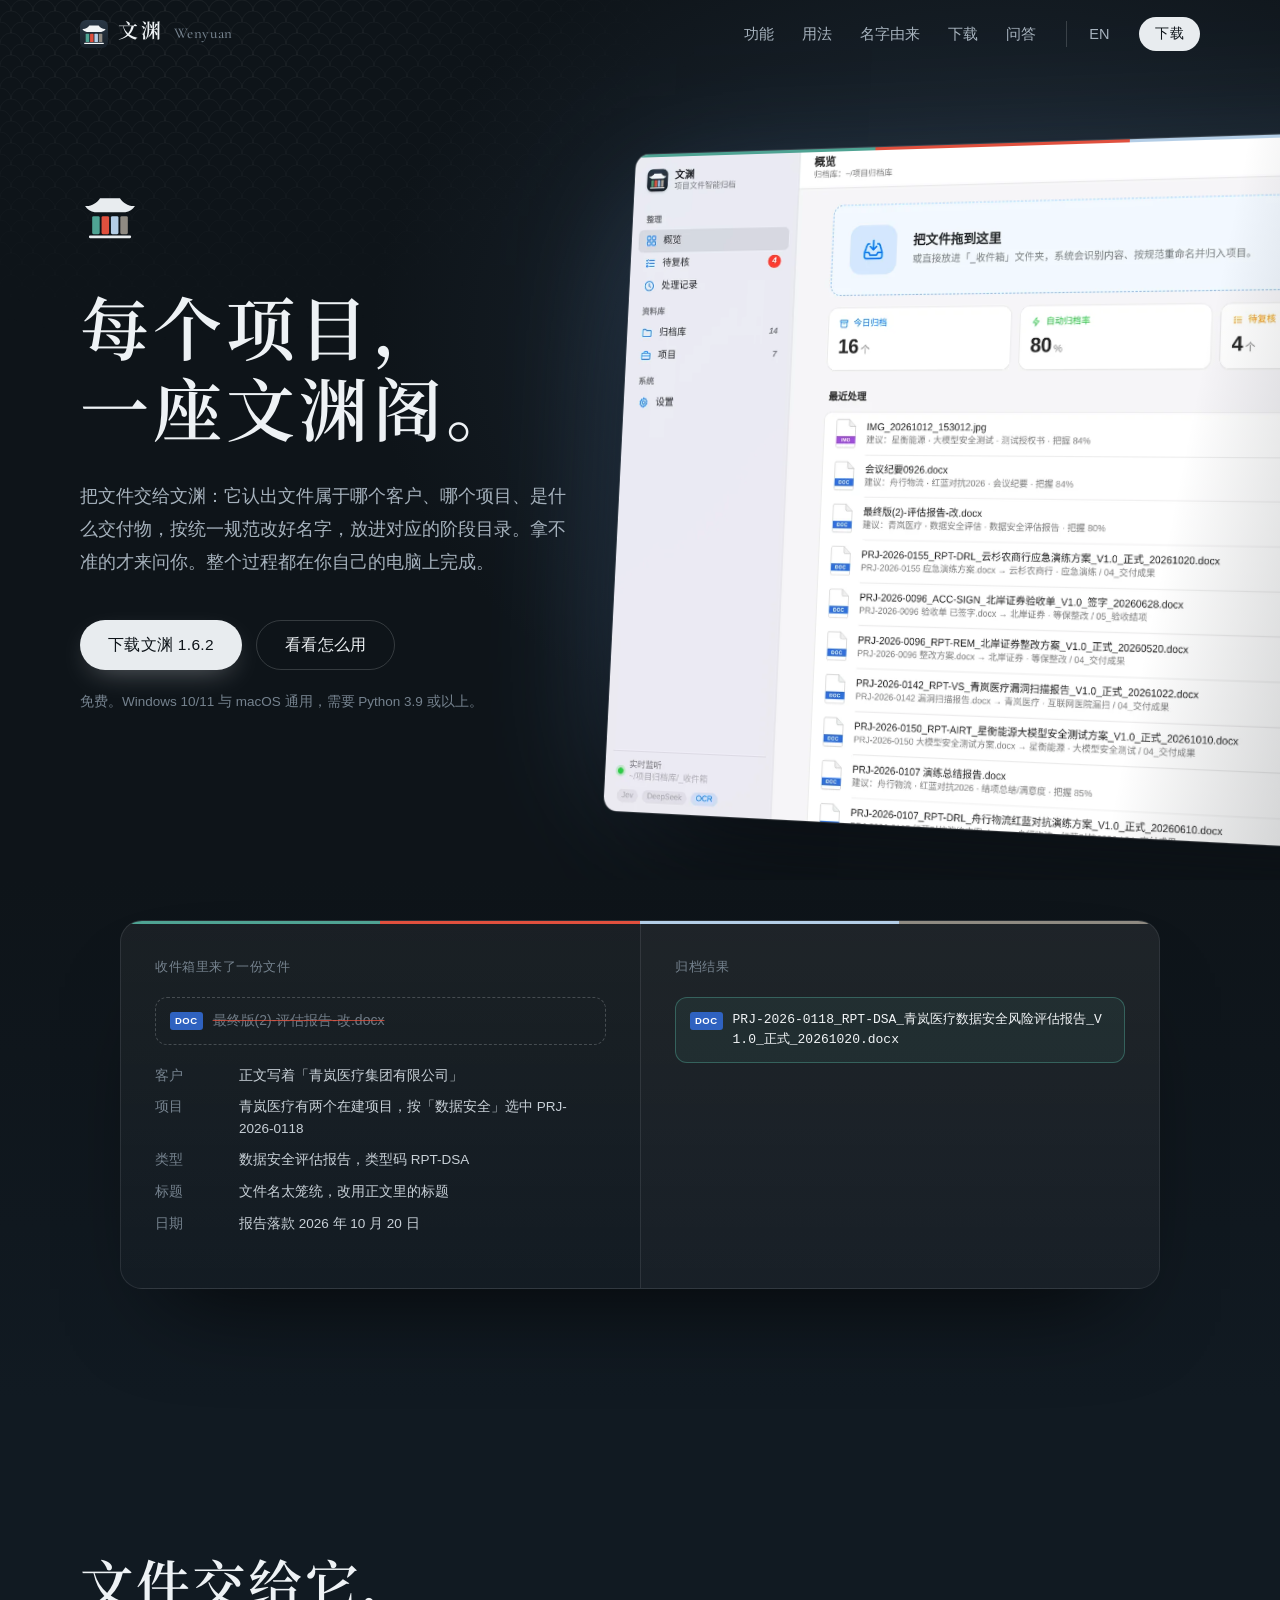
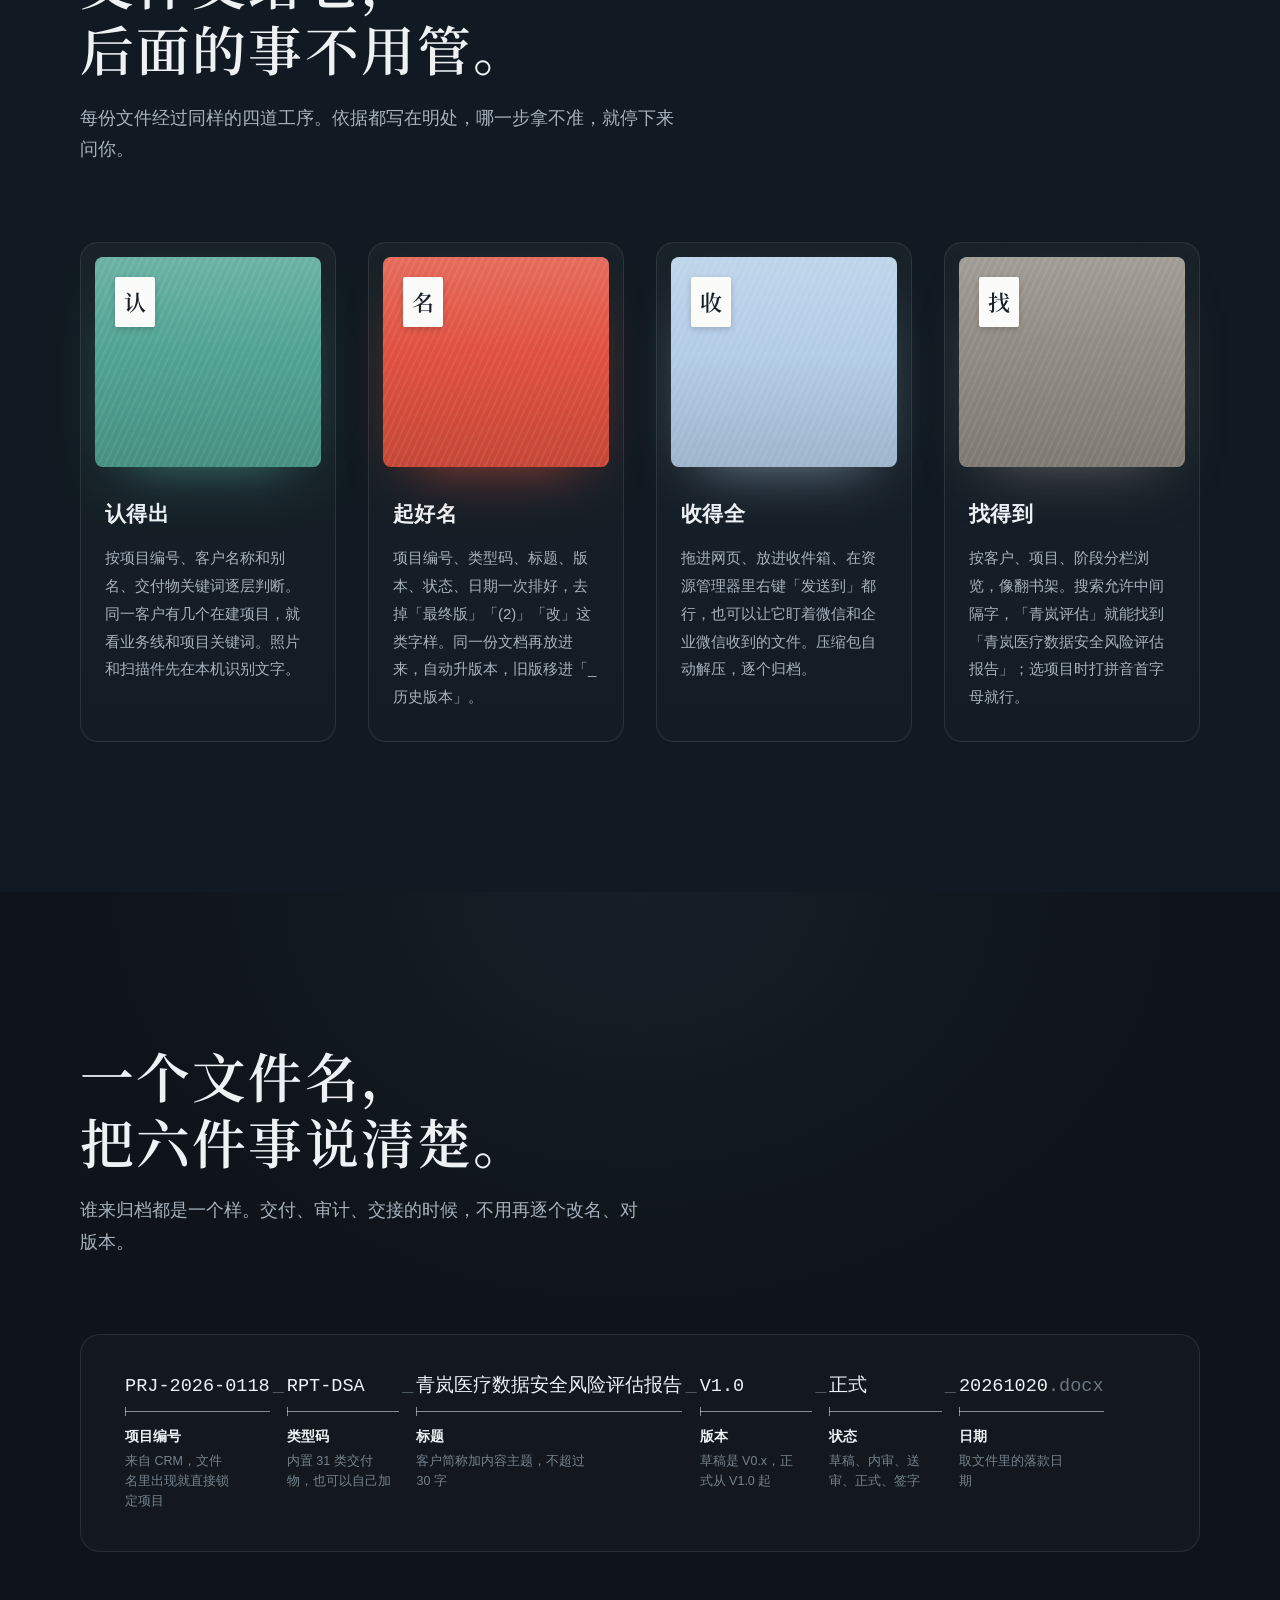
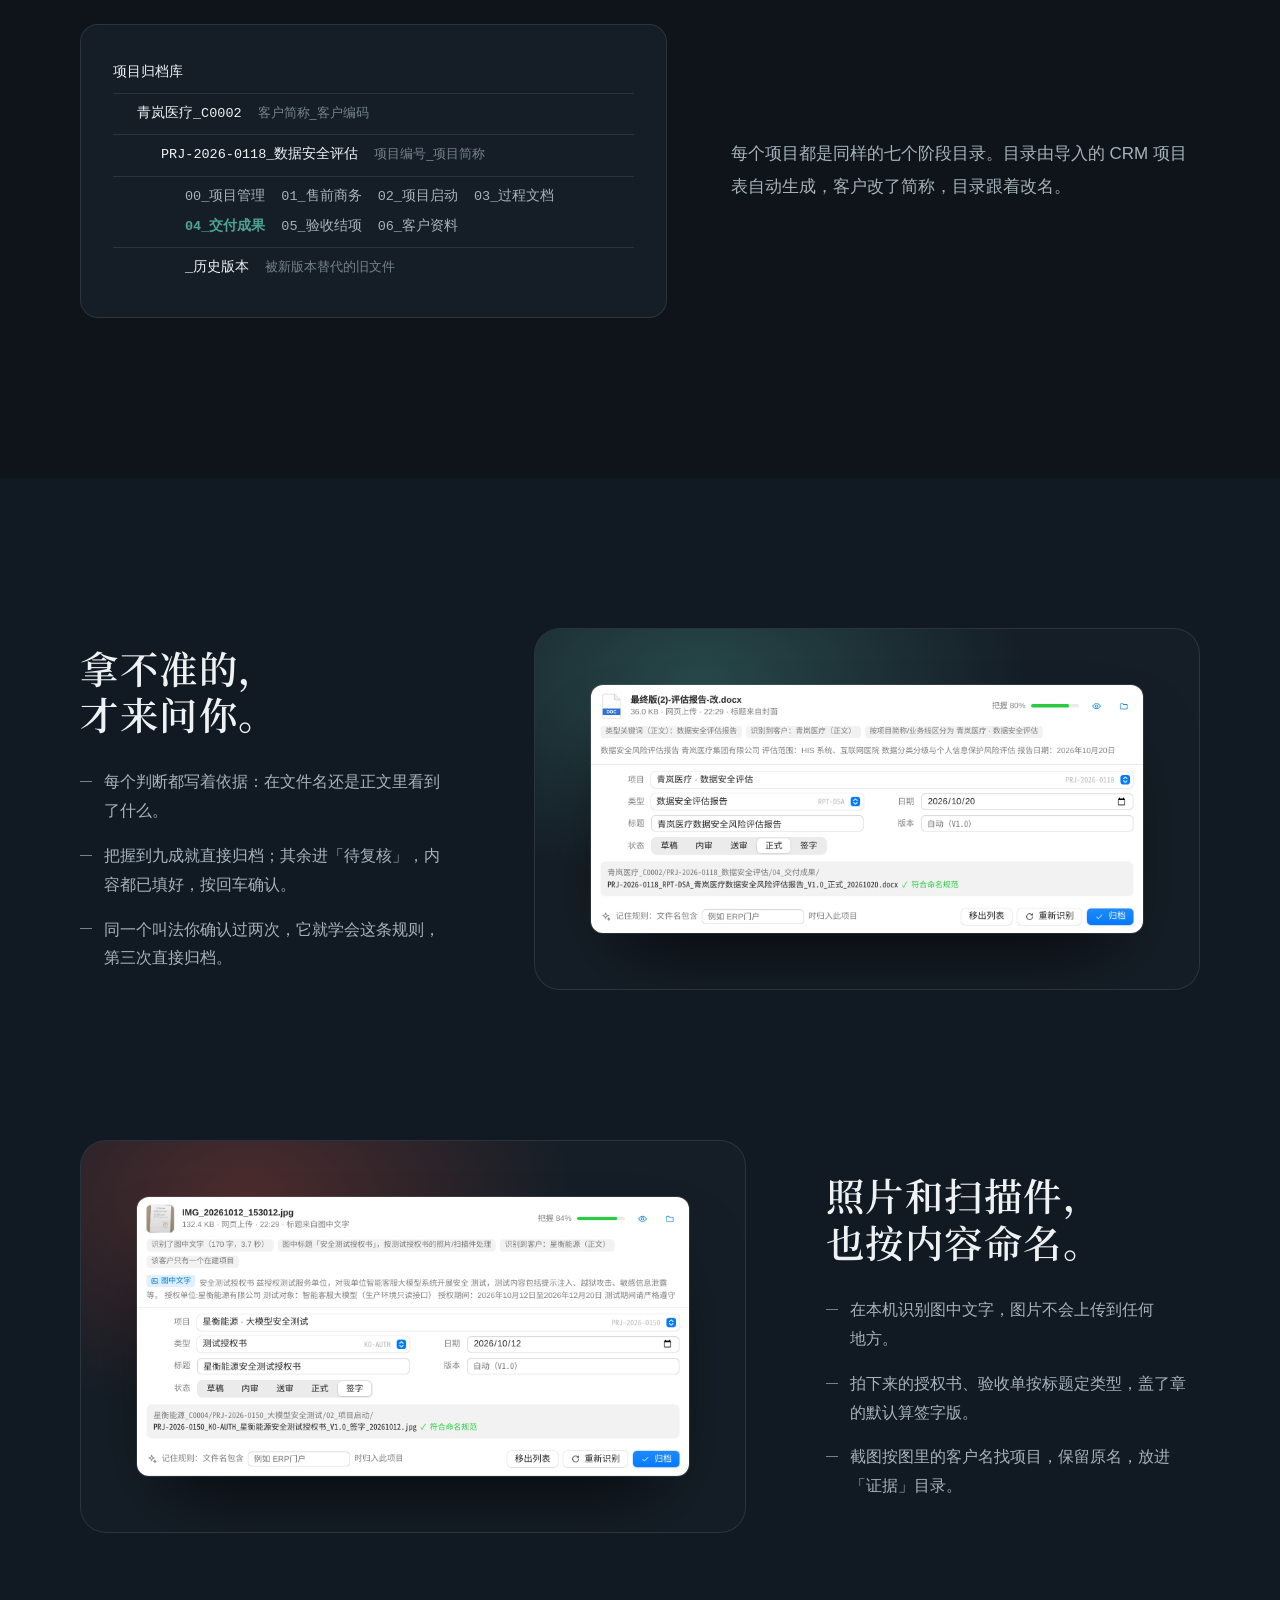
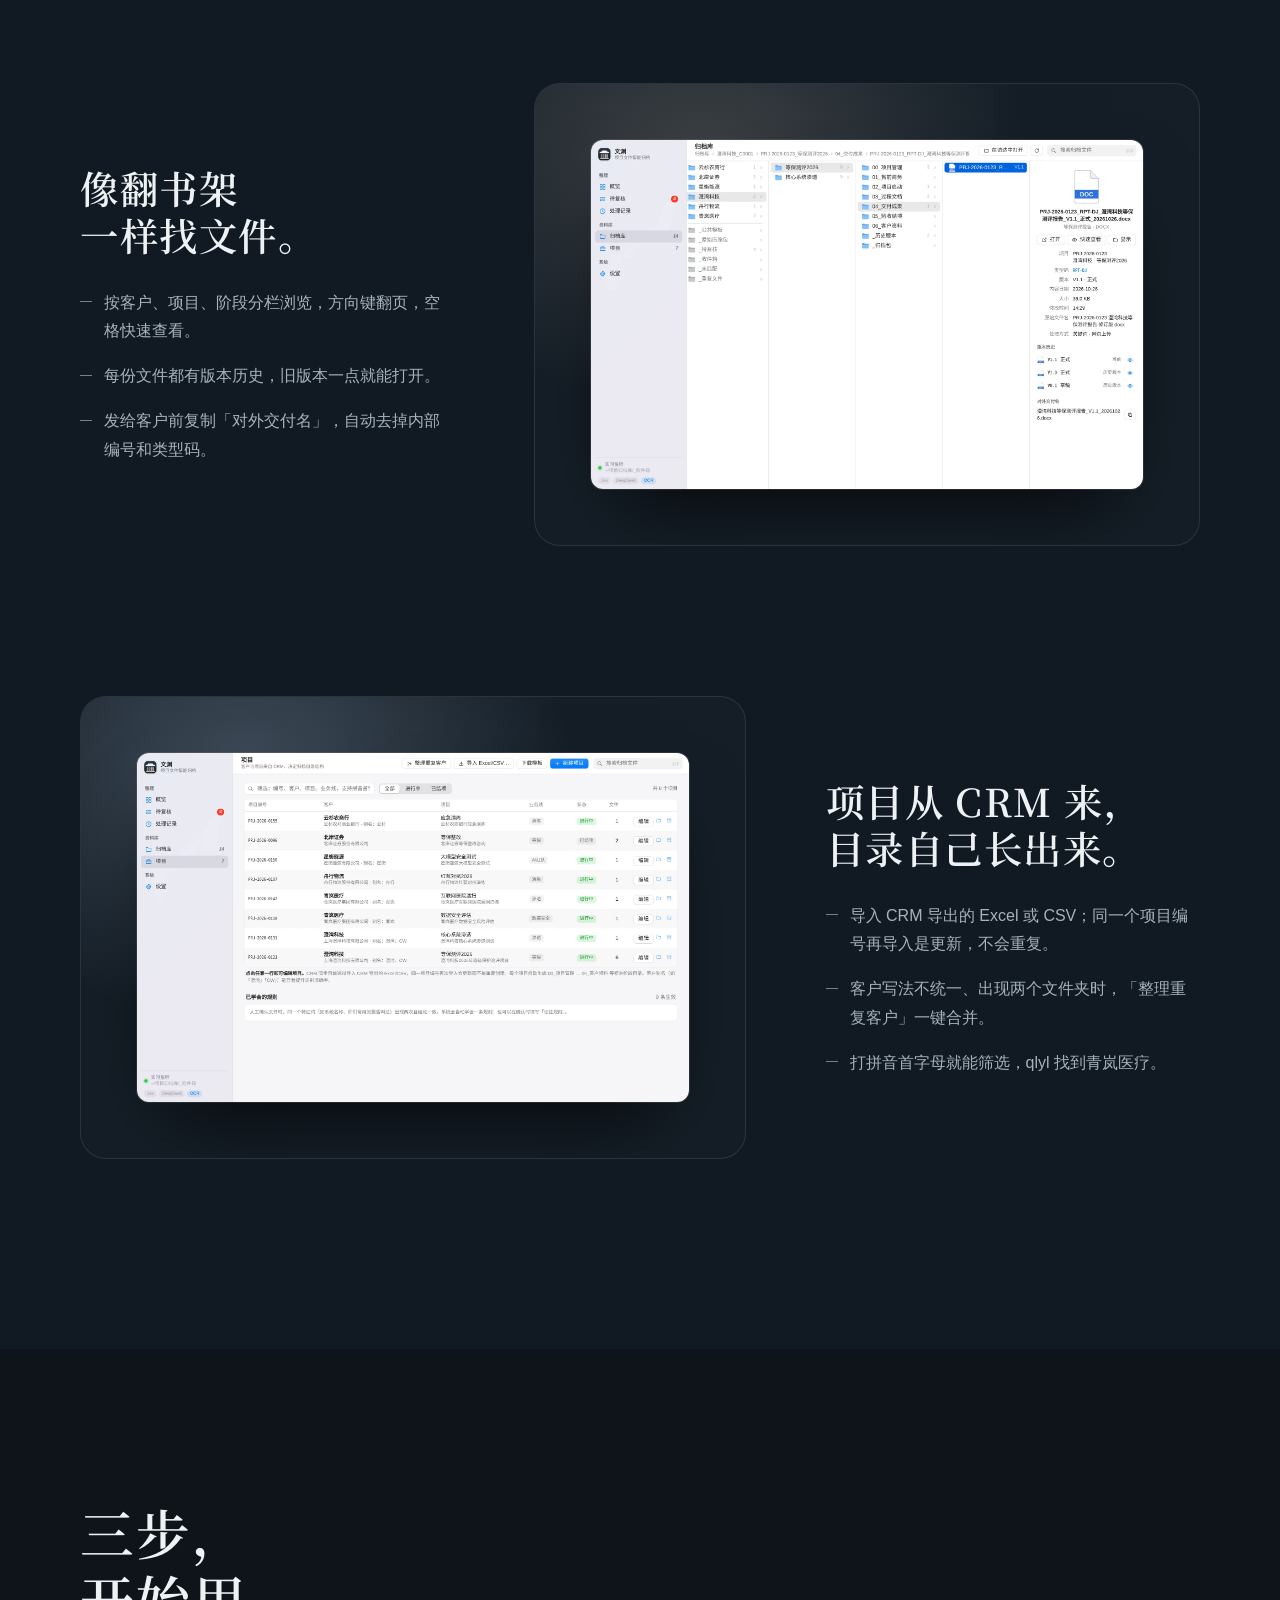
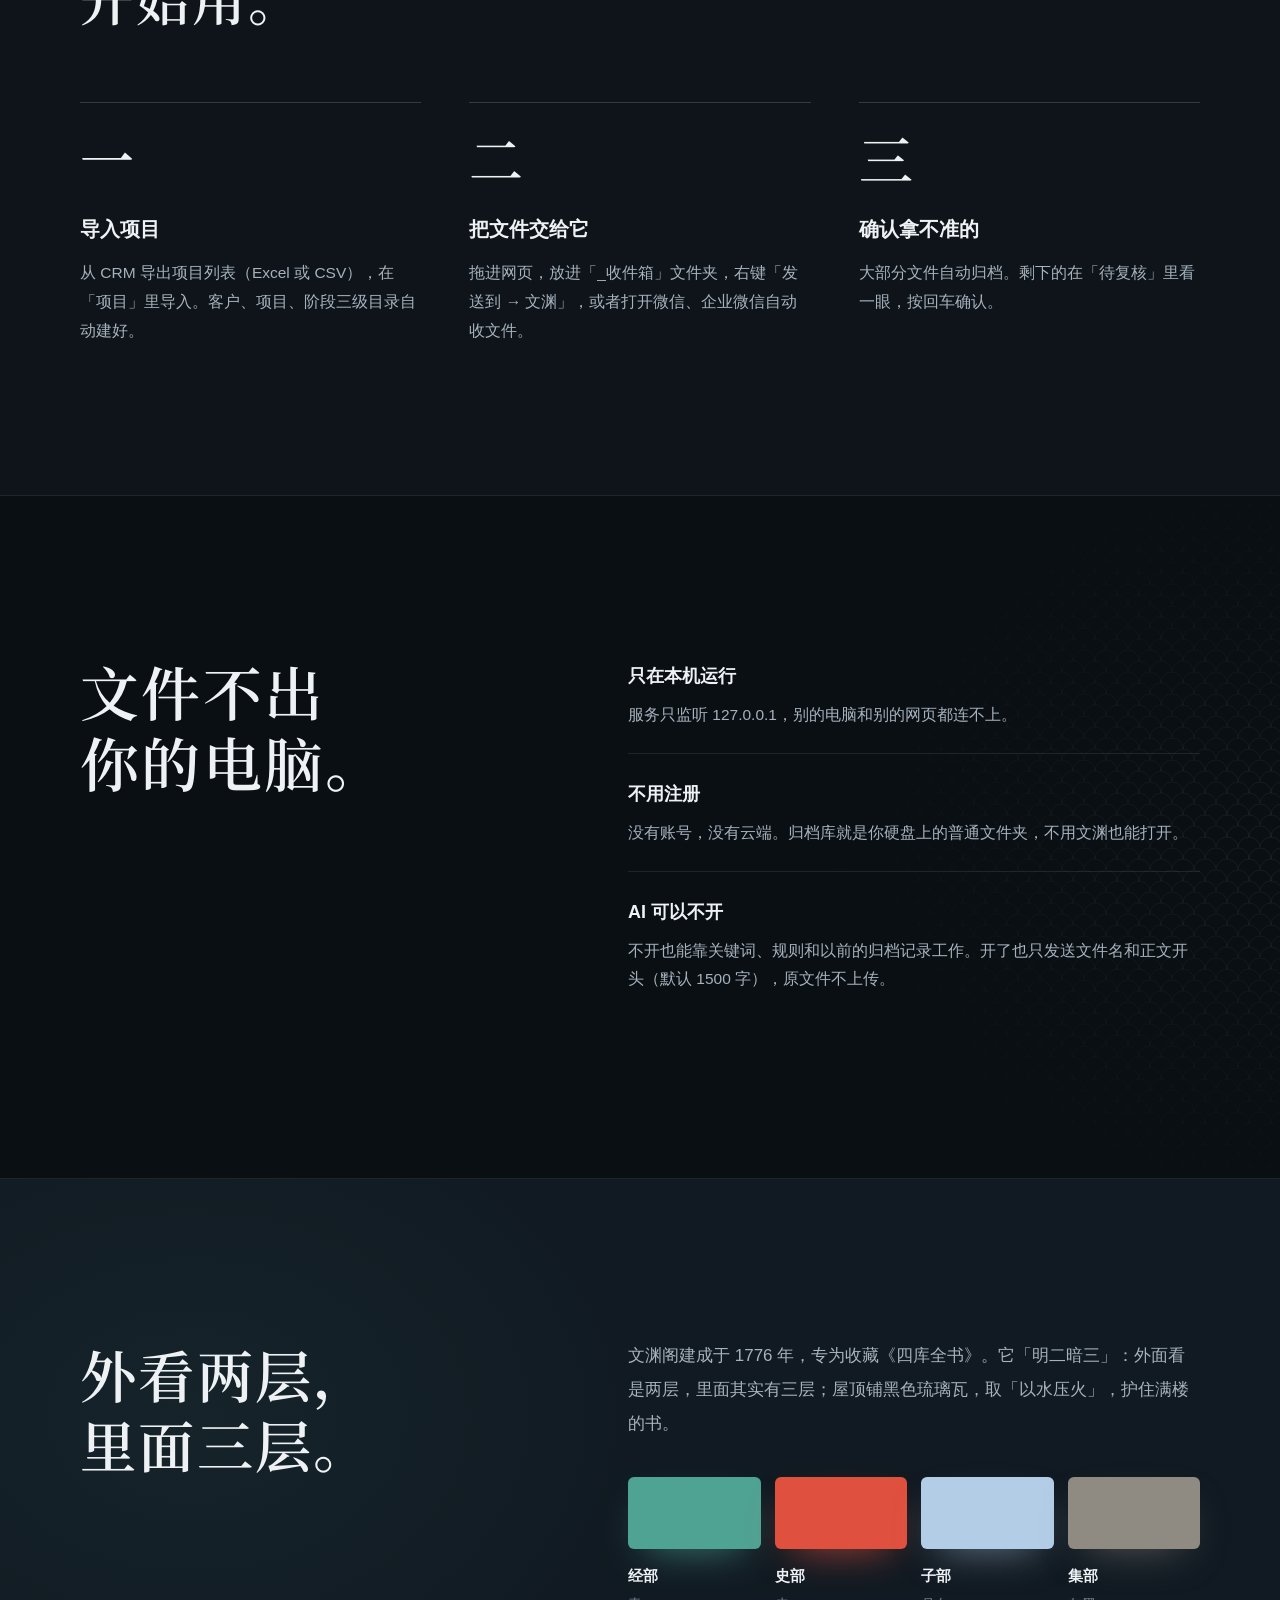
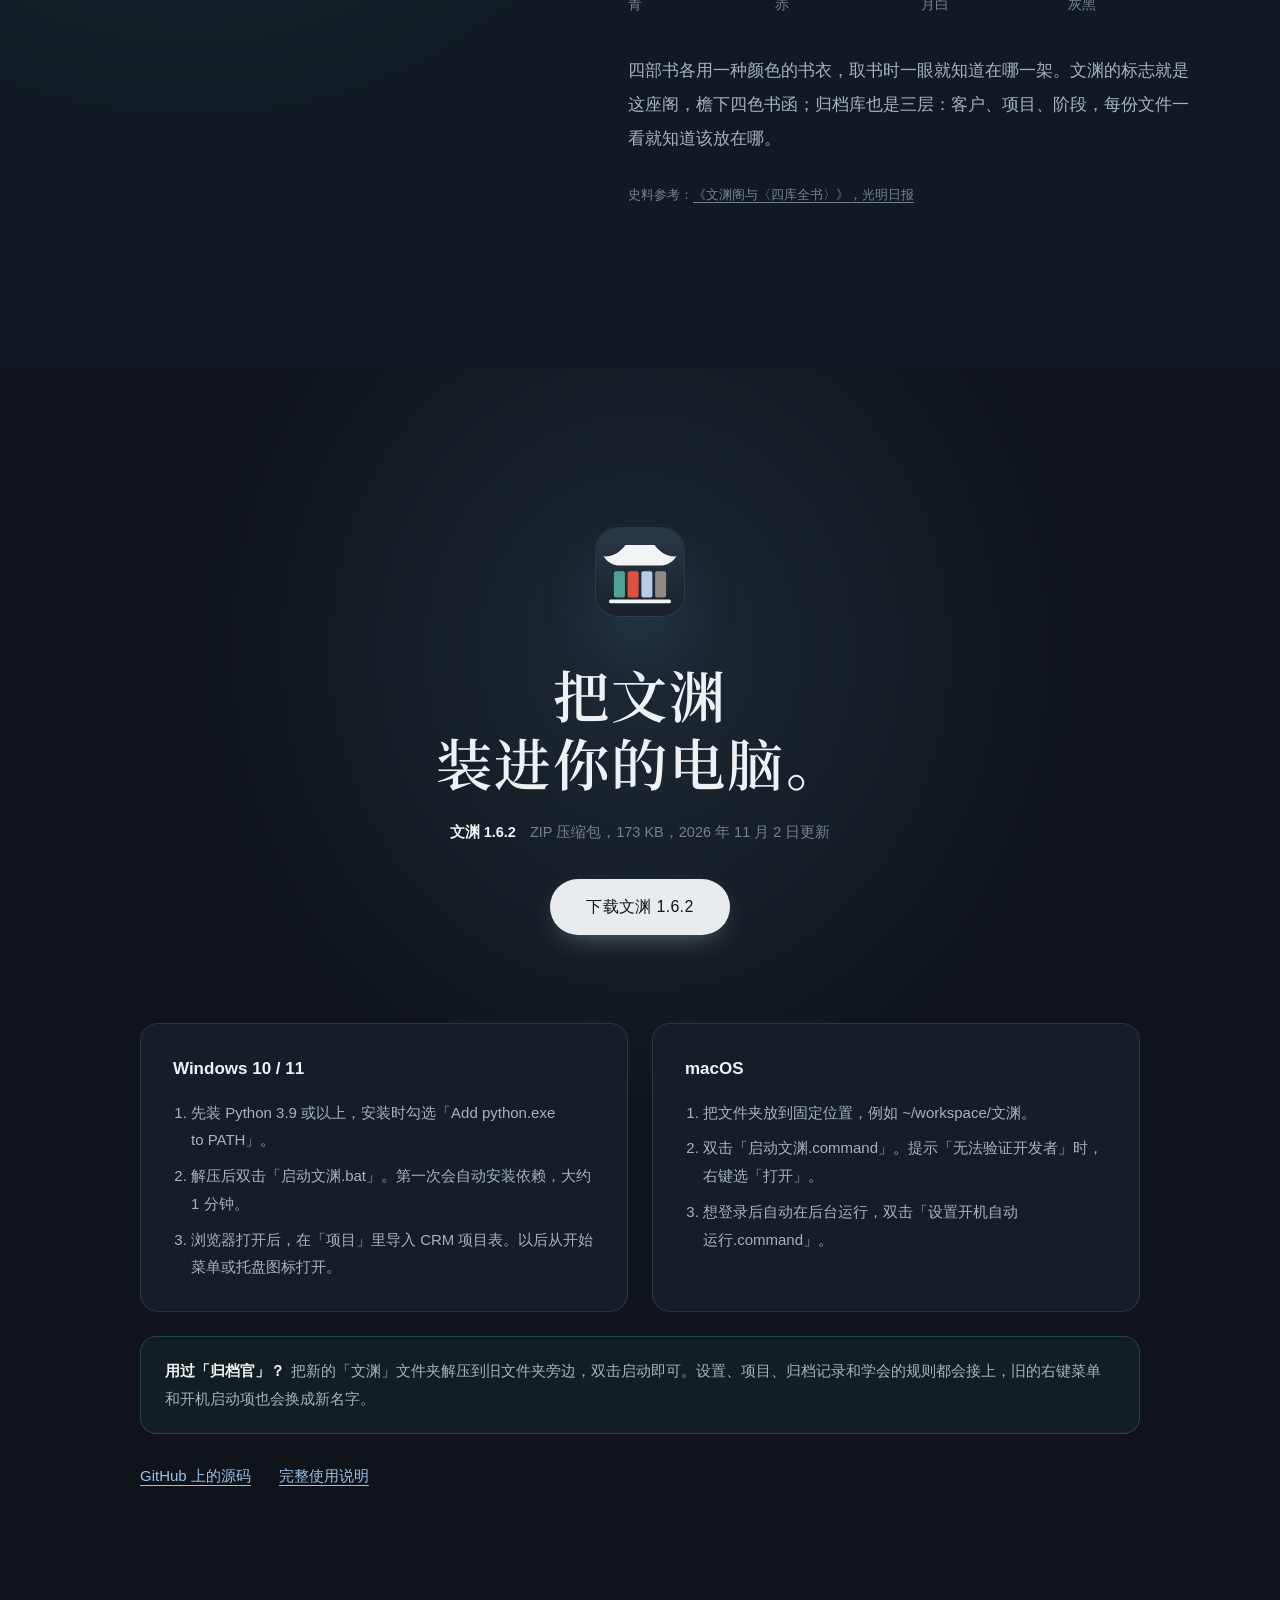
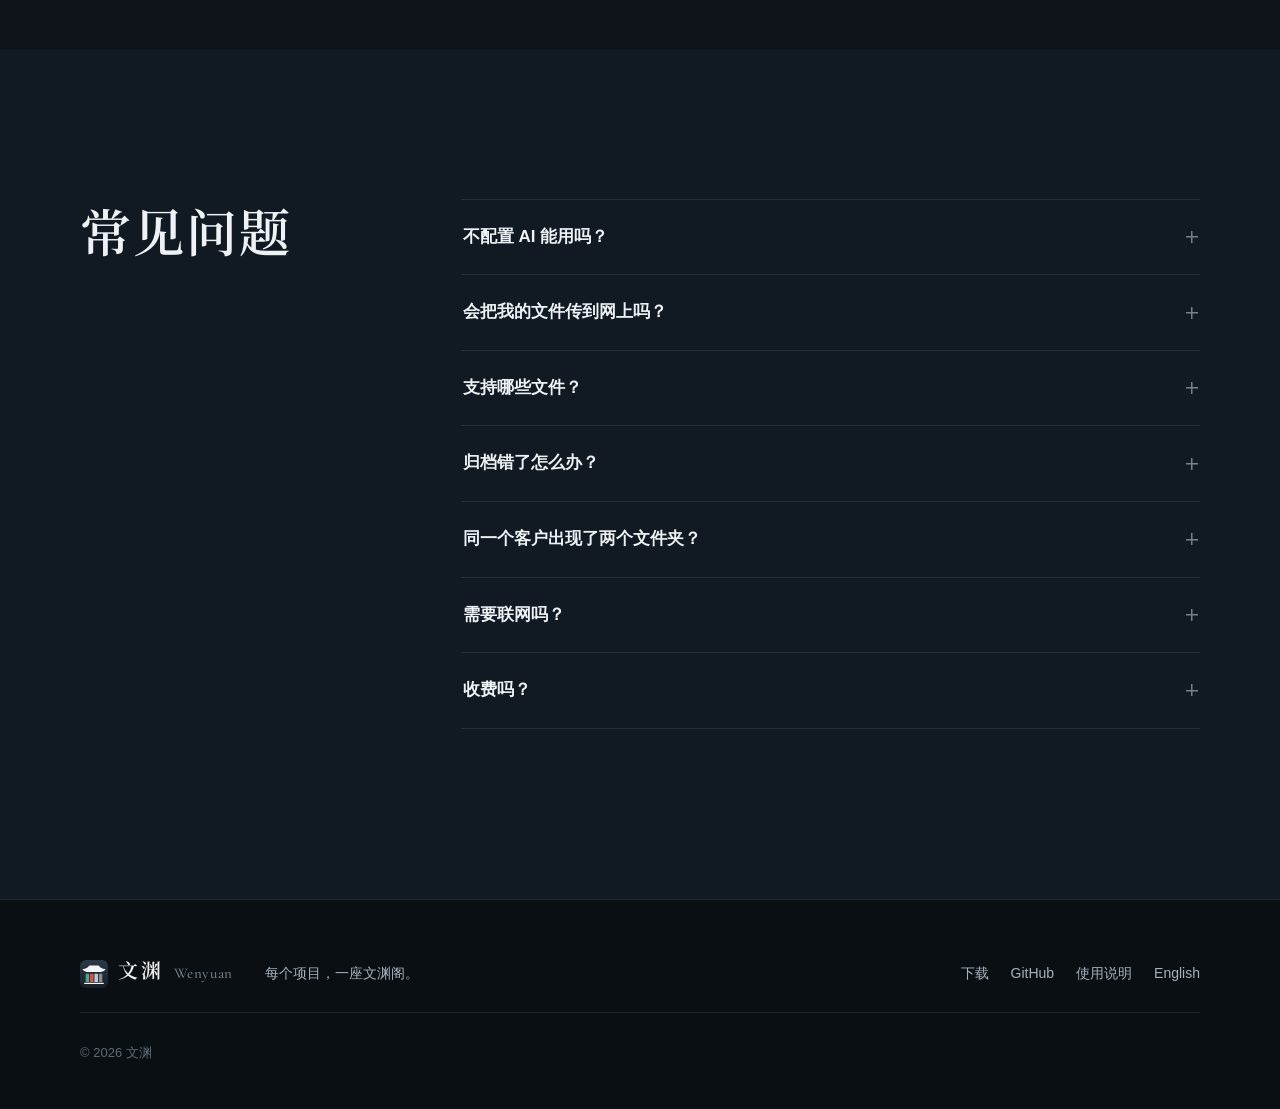
==== commit 3ac12575: "1.6.2：修复微信文件卡在「识别中」，列表显示把握和依据 - 微信收到的文件是只读的，临时副本删不掉导致处理中断：复制后去掉只读，删除失败重试 - 处理中途出意外标成「出错」；队列空闲和启动时把卡住" ====
--- a/index.html
+++ b/index.html
@@ -43,7 +43,7 @@
       <h1 class="display"><span class="ln">每个项目，</span><span class="ln">一座文渊阁。</span></h1>
       <p class="lede">把文件交给文渊：它认出文件属于哪个客户、哪个项目、是什么交付物，按统一规范改好名字，放进对应的阶段目录。拿不准的才来问你。整个过程都在你自己的电脑上完成。</p>
       <div class="cta">
-        <a class="btn btn-paper" href="download/Wenyuan-1.6.1.zip" download>下载文渊 1.6.1</a>
+        <a class="btn btn-paper" href="download/Wenyuan-1.6.2.zip" download>下载文渊 1.6.2</a>
         <a class="btn btn-ghost" href="#how">看看怎么用</a>
       </div>
       <p class="fine">免费。Windows 10/11 与 macOS 通用，需要 Python 3.9 或以上。</p>
@@ -154,8 +154,8 @@
     <div class="dl-top">
       <img src="assets/logo.svg" width="88" height="88" alt="">
       <h2 class="display" id="dl-h"><span class="ln">把文渊</span><span class="ln">装进你的电脑。</span></h2>
-      <p class="dl-meta"><b>文渊 1.6.1</b><span>ZIP 压缩包，169 KB，2026 年 10 月 30 日更新</span></p>
-      <a class="btn btn-paper btn-lg" href="download/Wenyuan-1.6.1.zip" download>下载文渊 1.6.1</a>
+      <p class="dl-meta"><b>文渊 1.6.2</b><span>ZIP 压缩包，173 KB，2026 年 11 月 2 日更新</span></p>
+      <a class="btn btn-paper btn-lg" href="download/Wenyuan-1.6.2.zip" download>下载文渊 1.6.2</a>
     </div>
     <div class="dl-os">
       <div><h3>Windows 10 / 11</h3><ol><li>先装 Python 3.9 或以上，安装时勾选「Add python.exe to PATH」。</li><li>解压后双击「启动文渊.bat」。第一次会自动安装依赖，大约 1 分钟。</li><li>浏览器打开后，在「项目」里导入 CRM 项目表。以后从开始菜单或托盘图标打开。</li></ol></div>
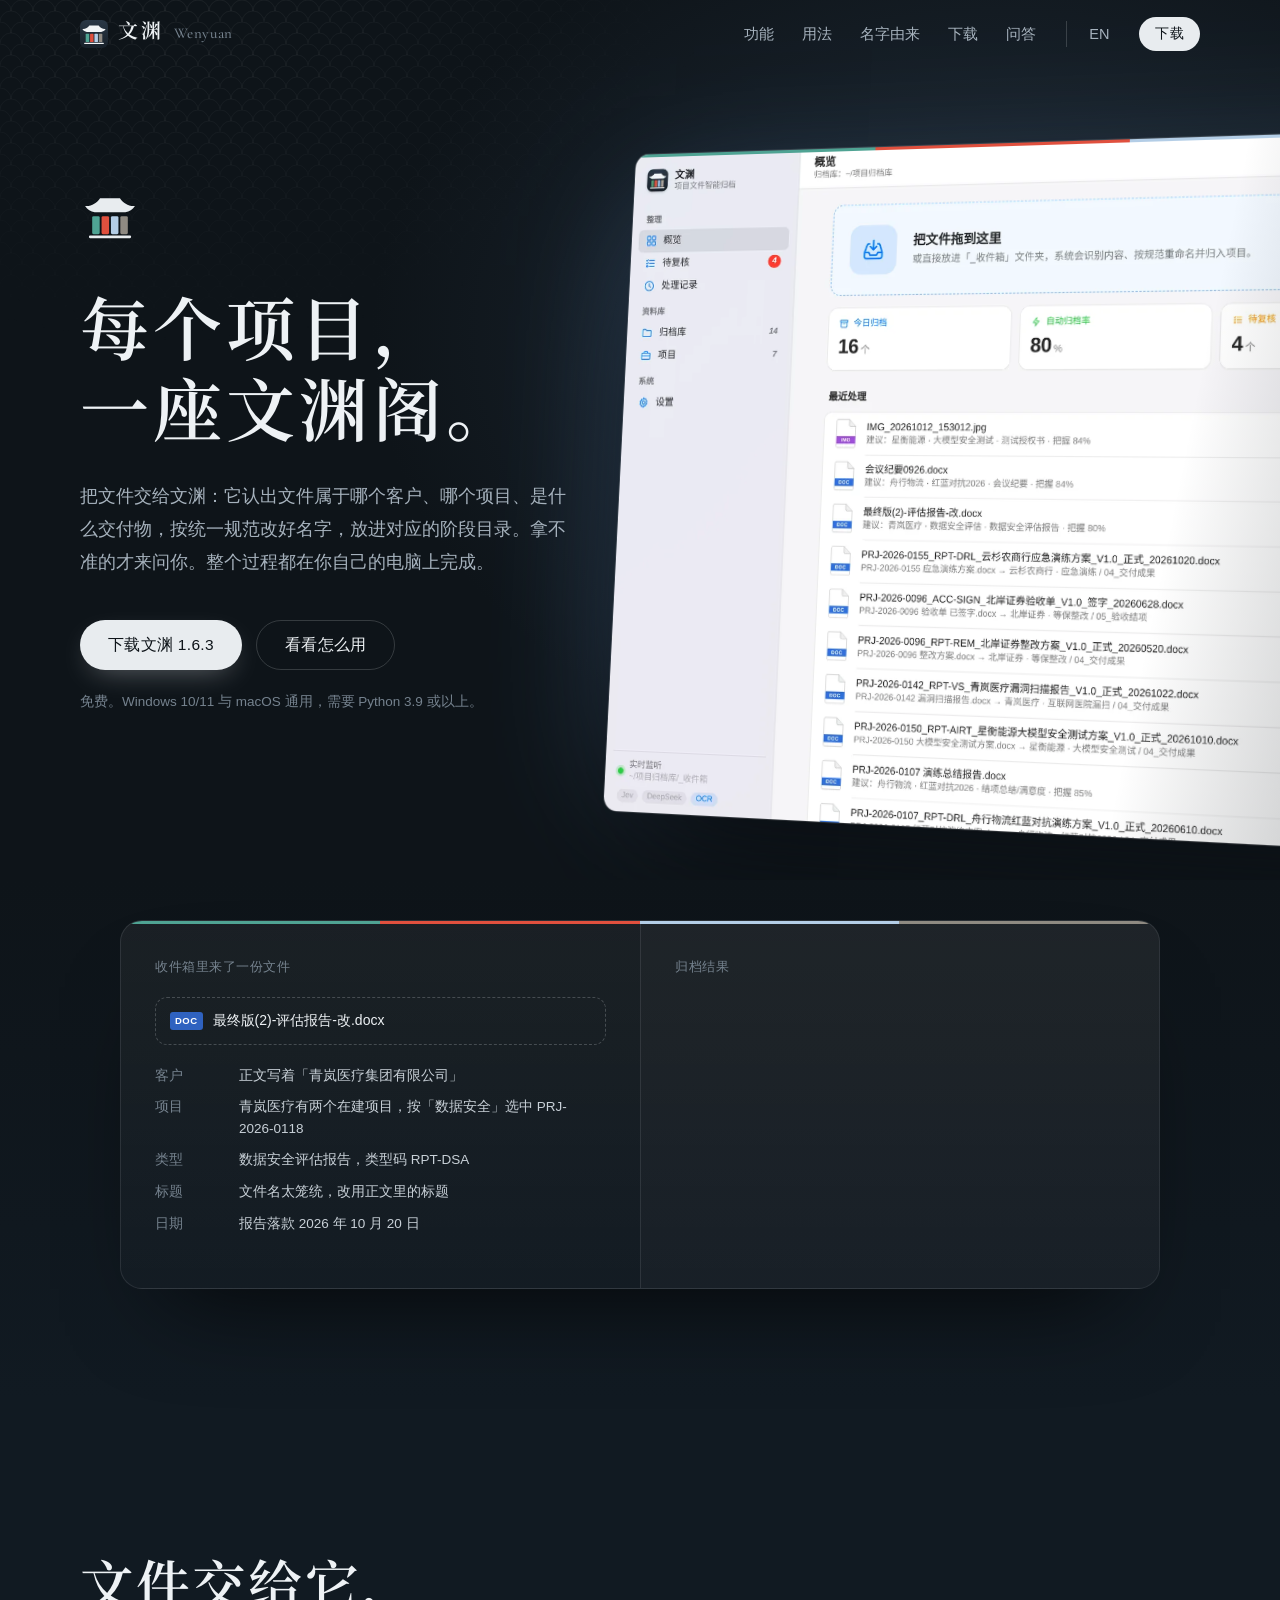
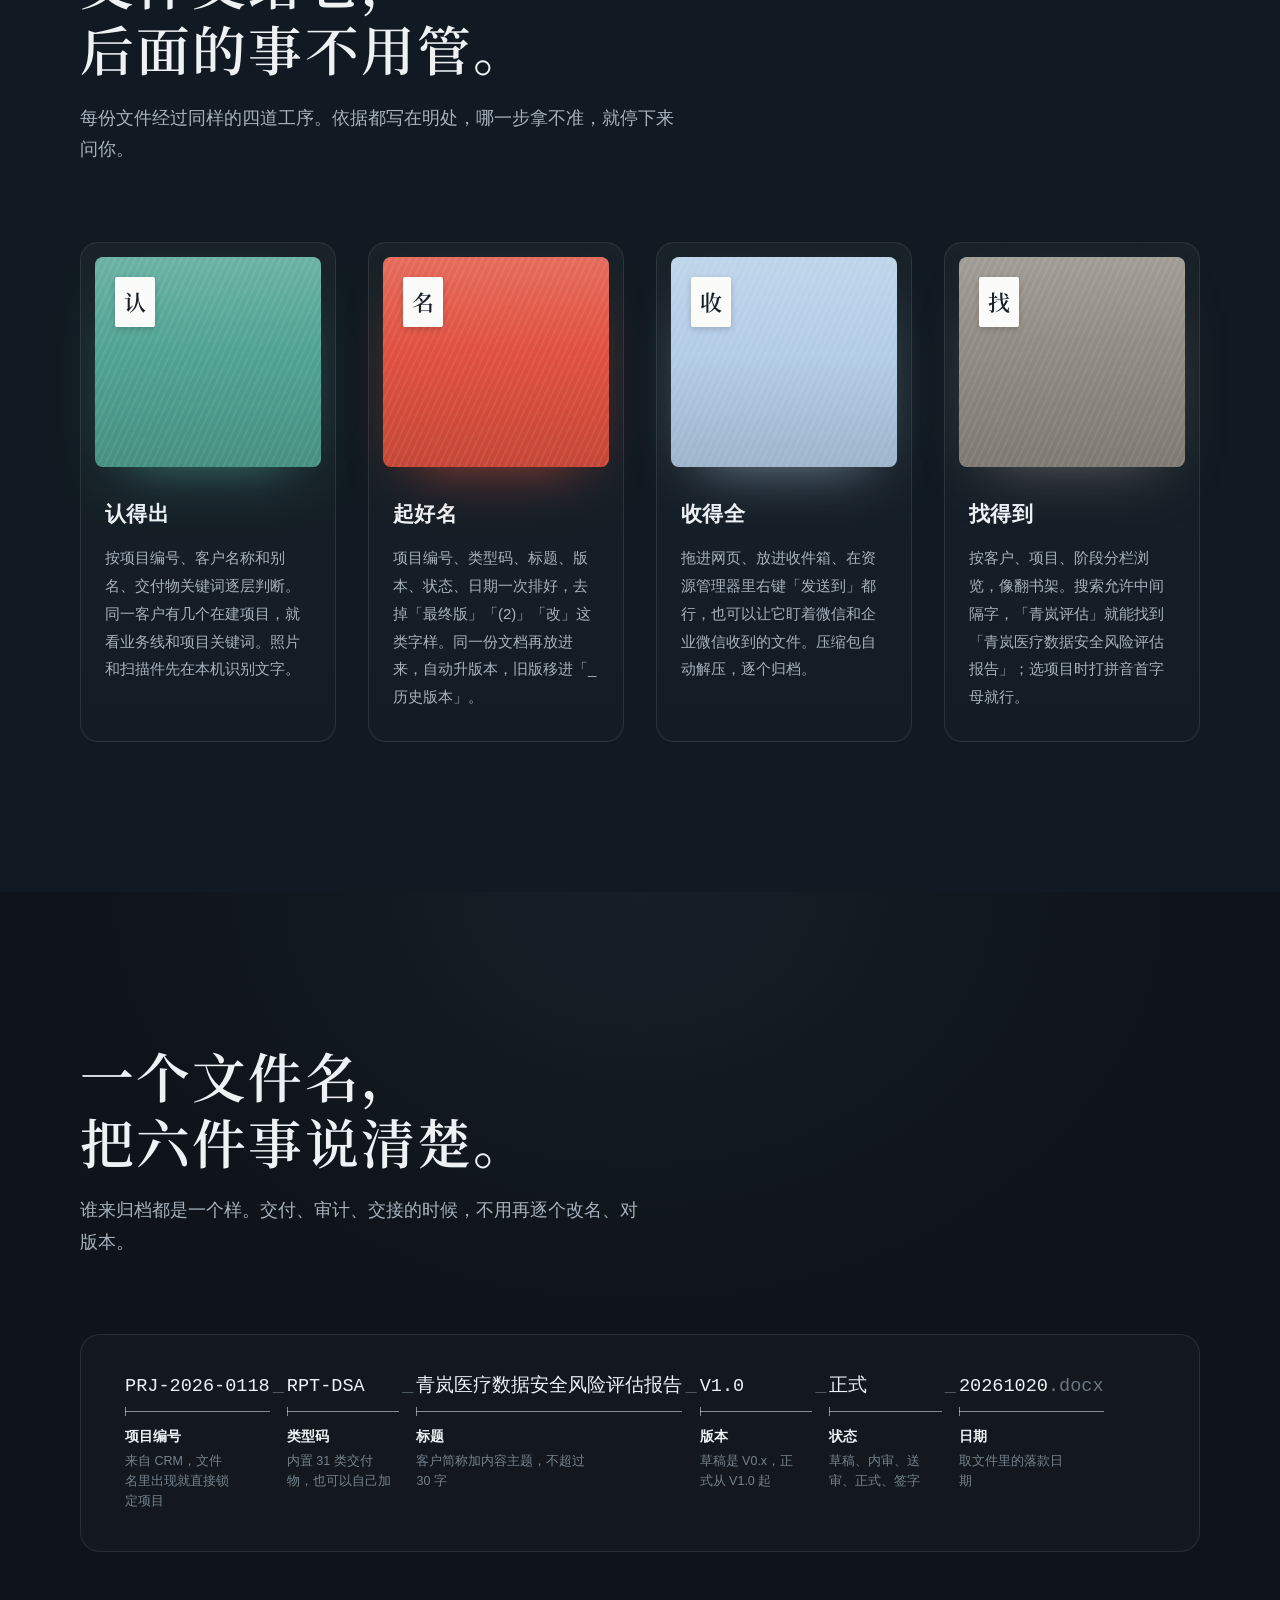
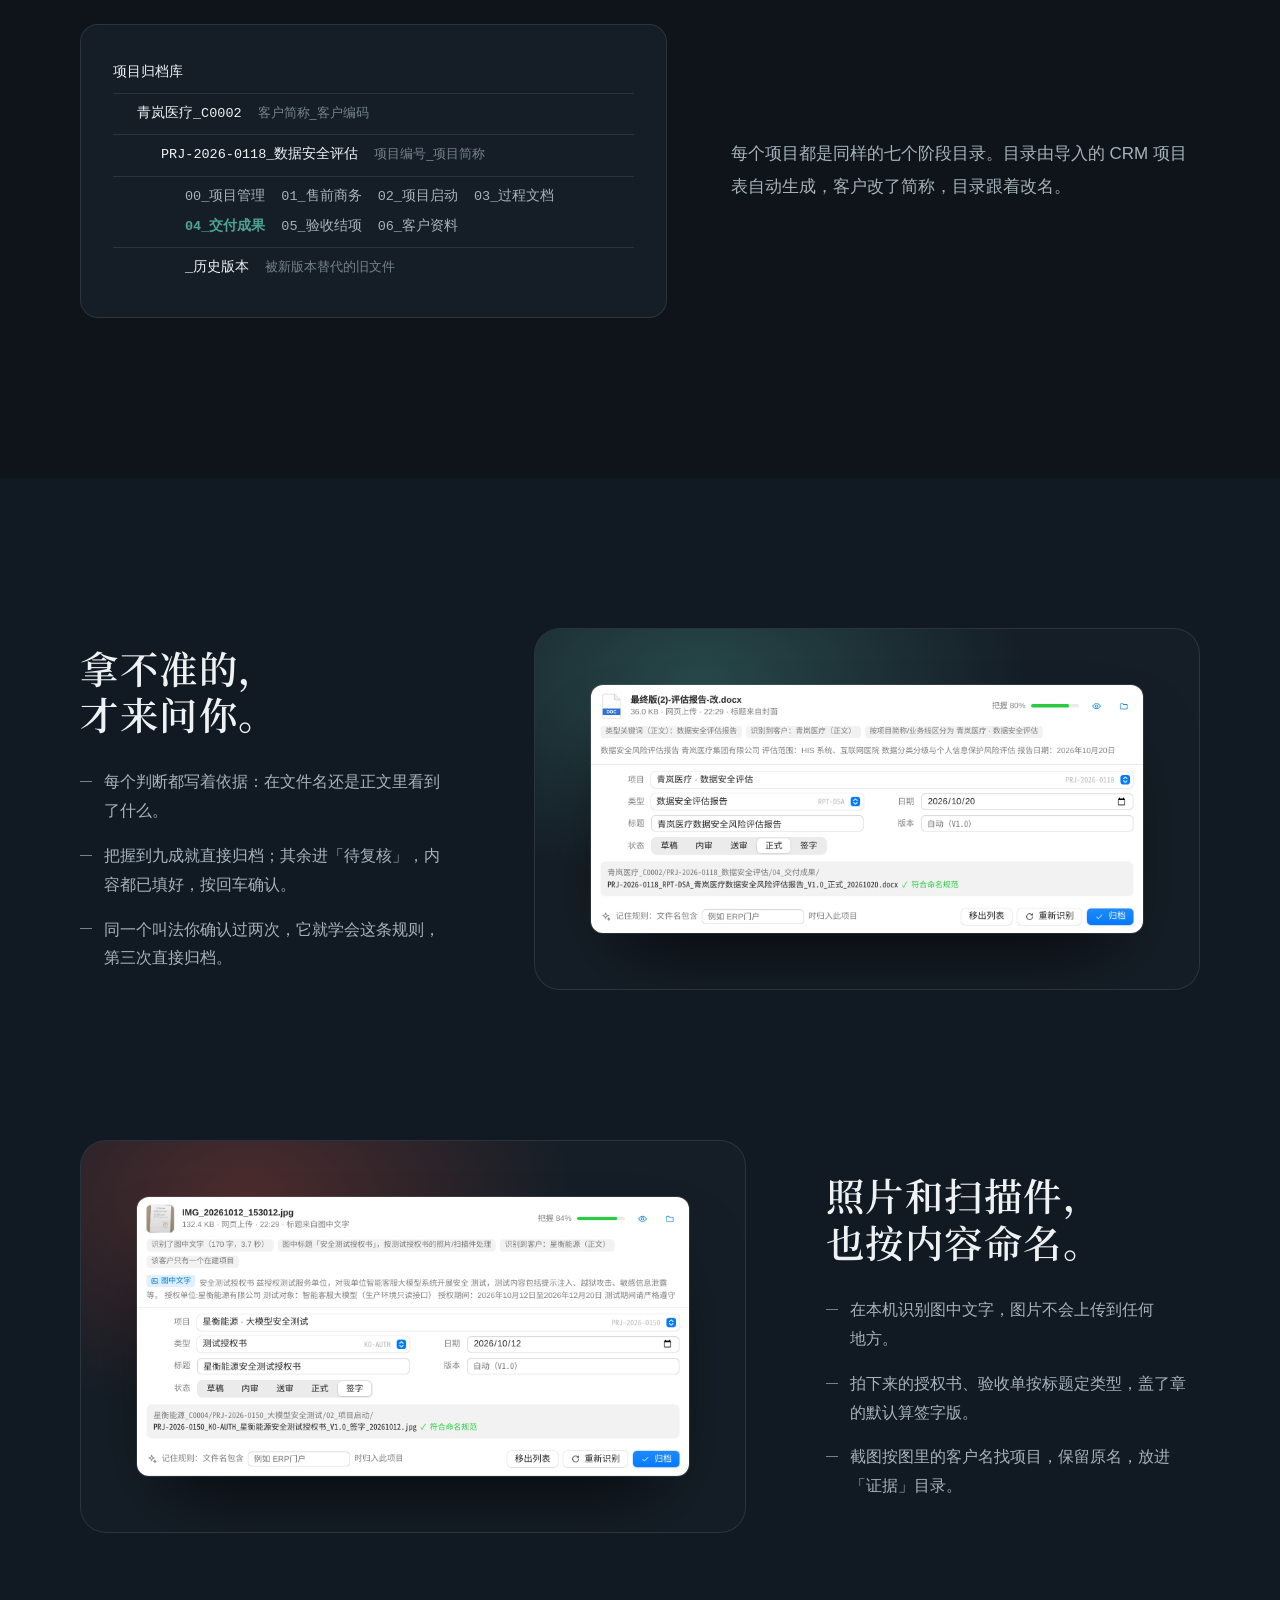
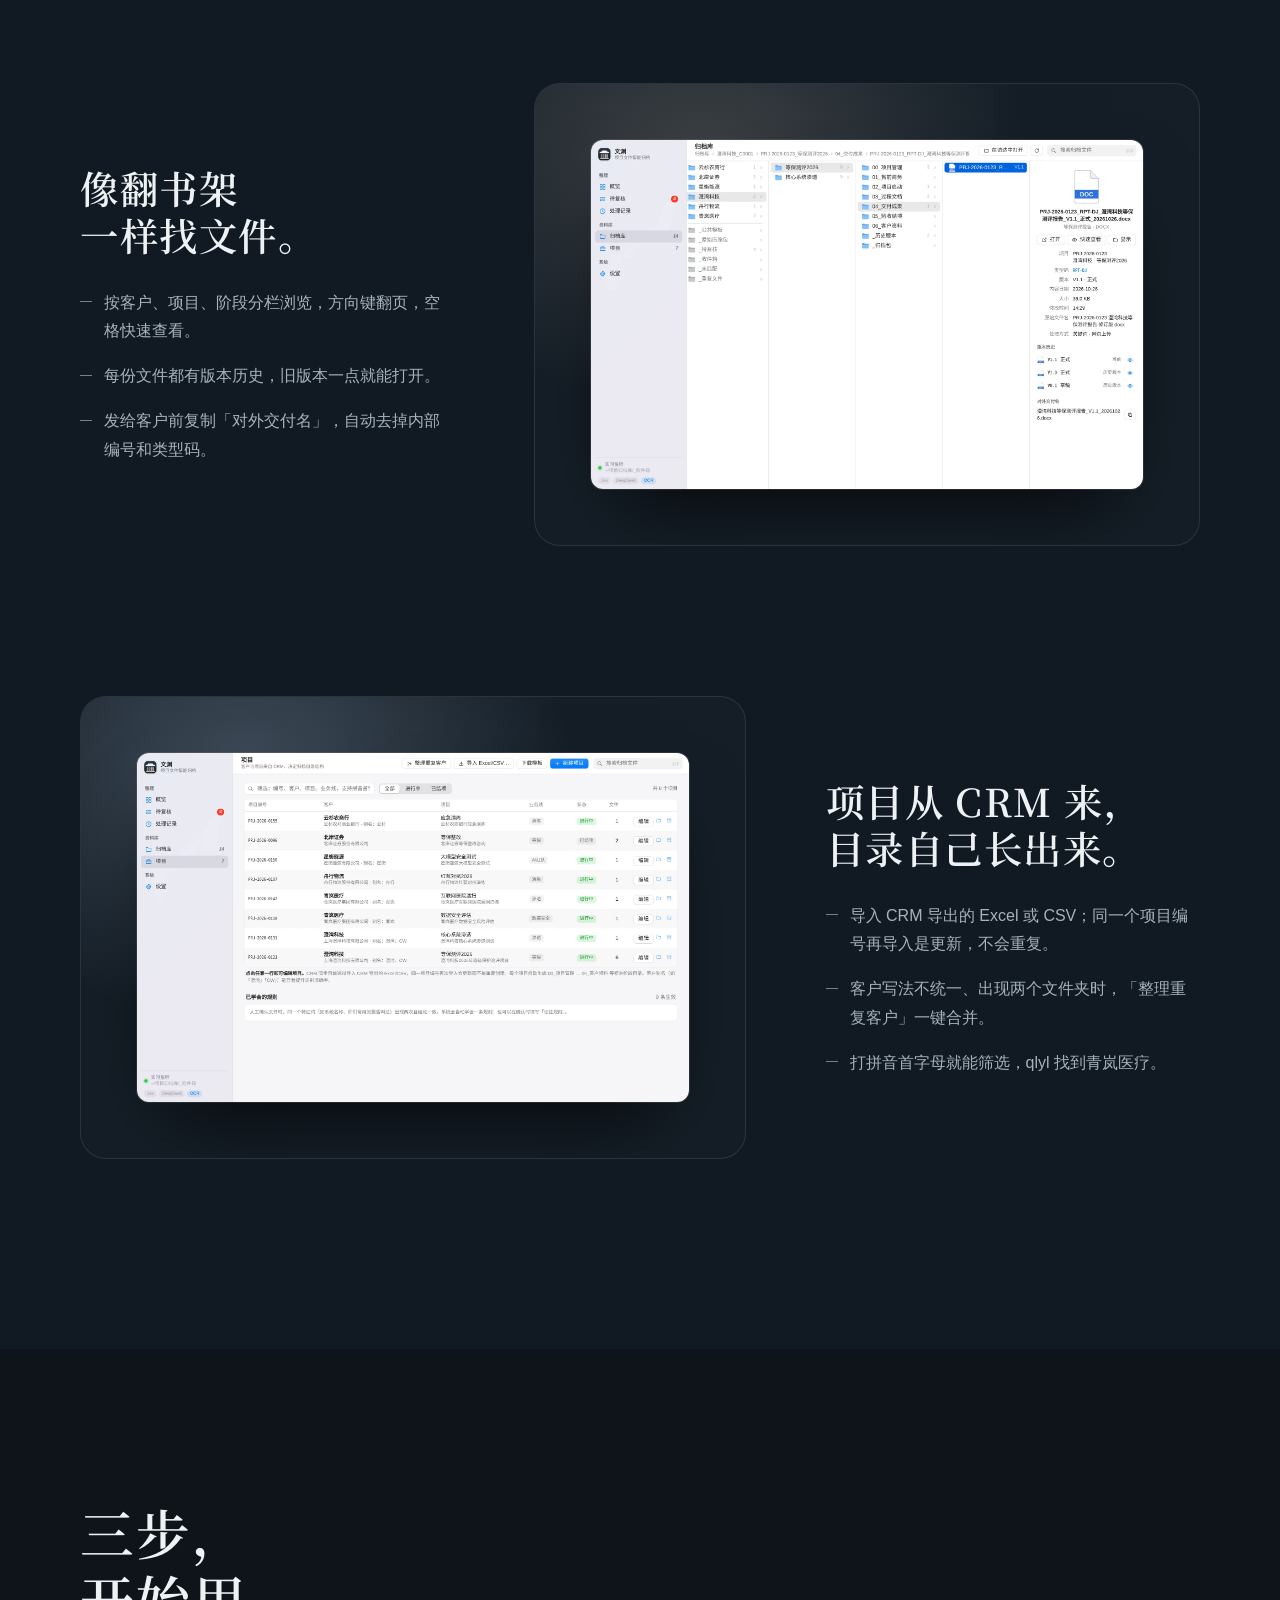
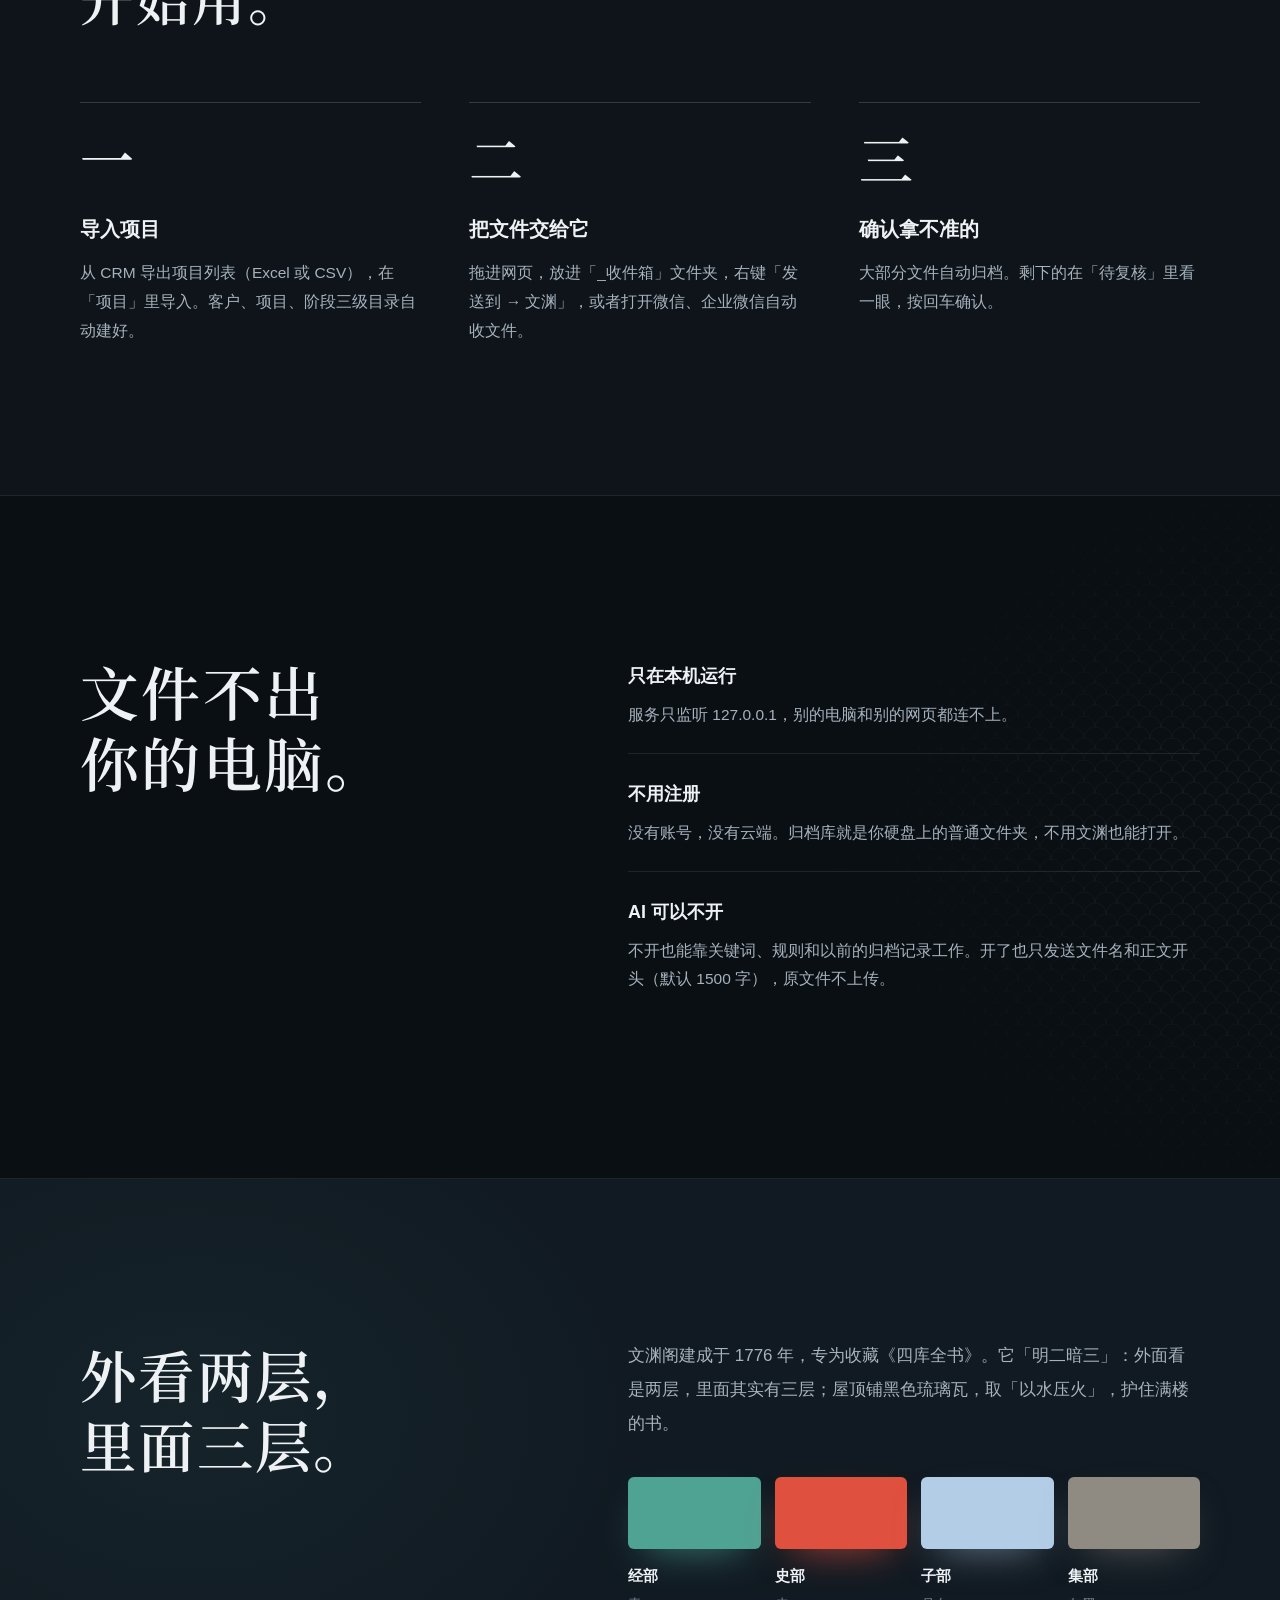
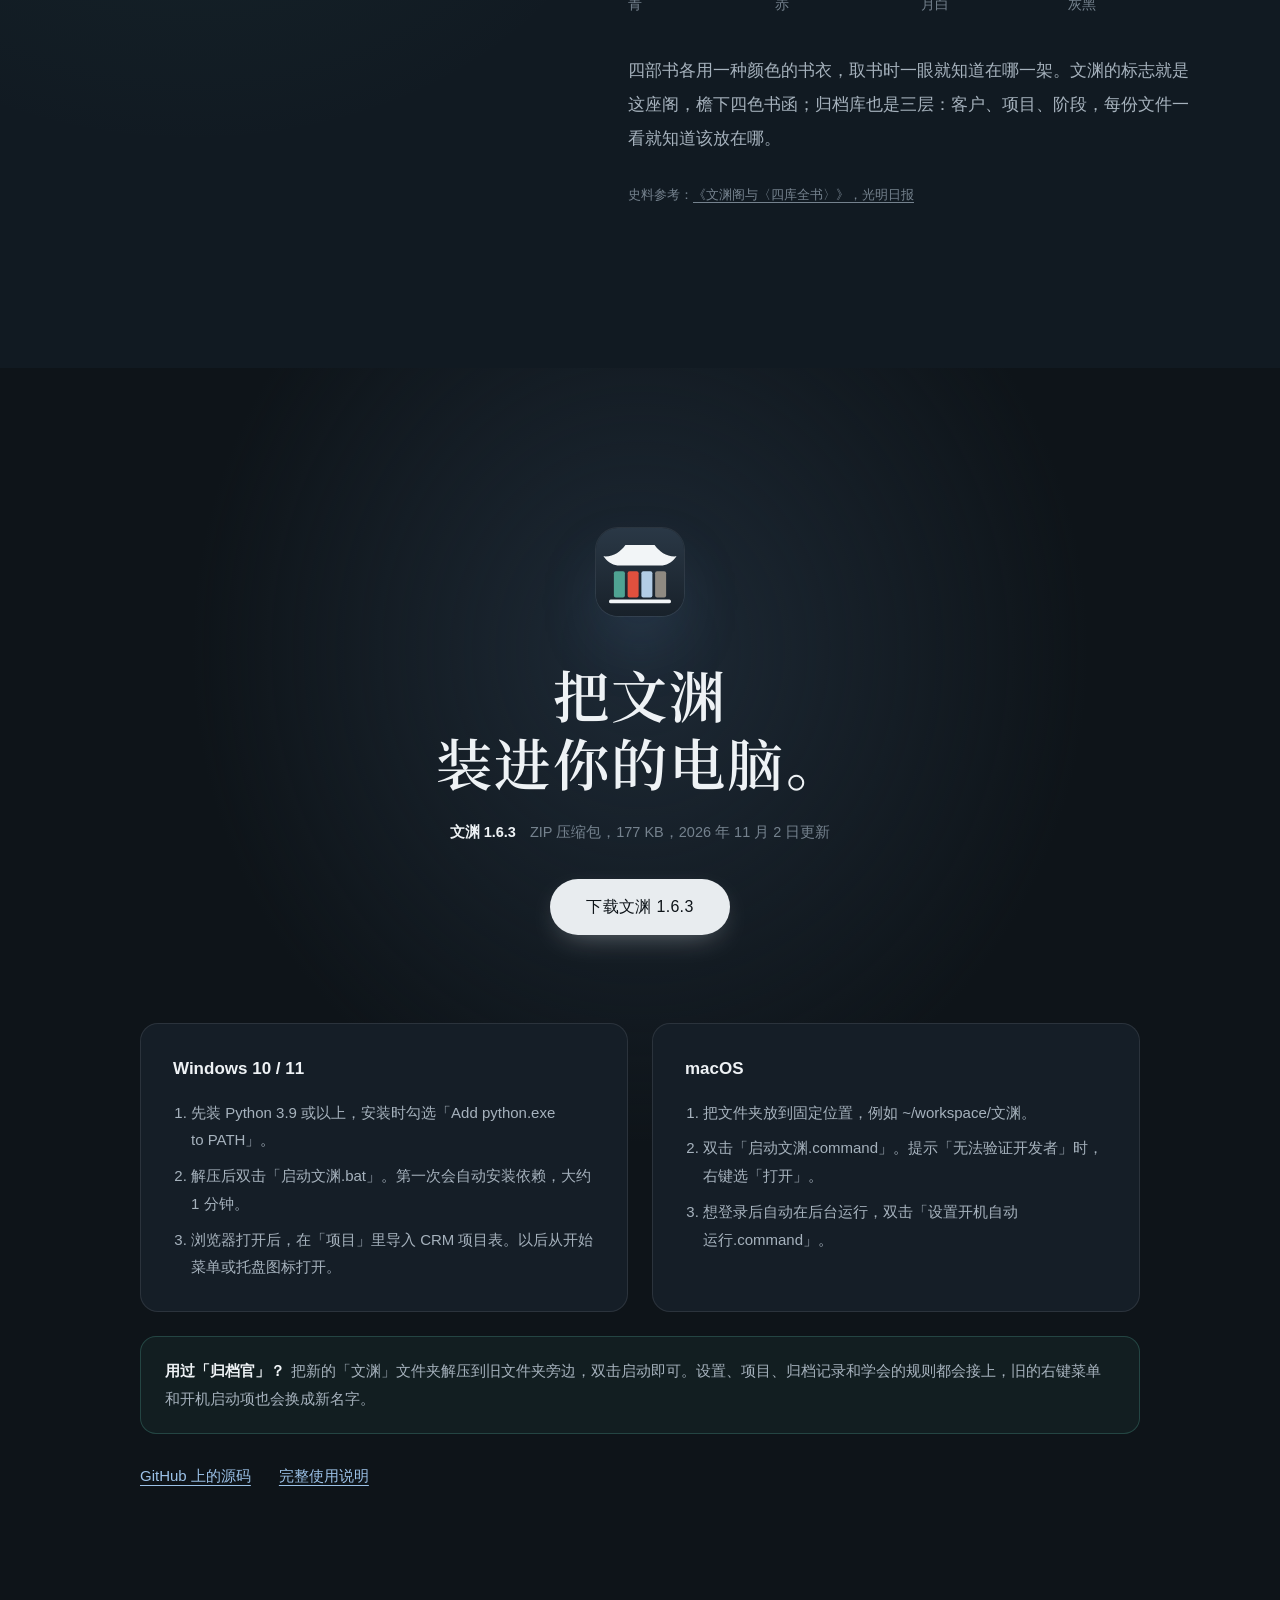
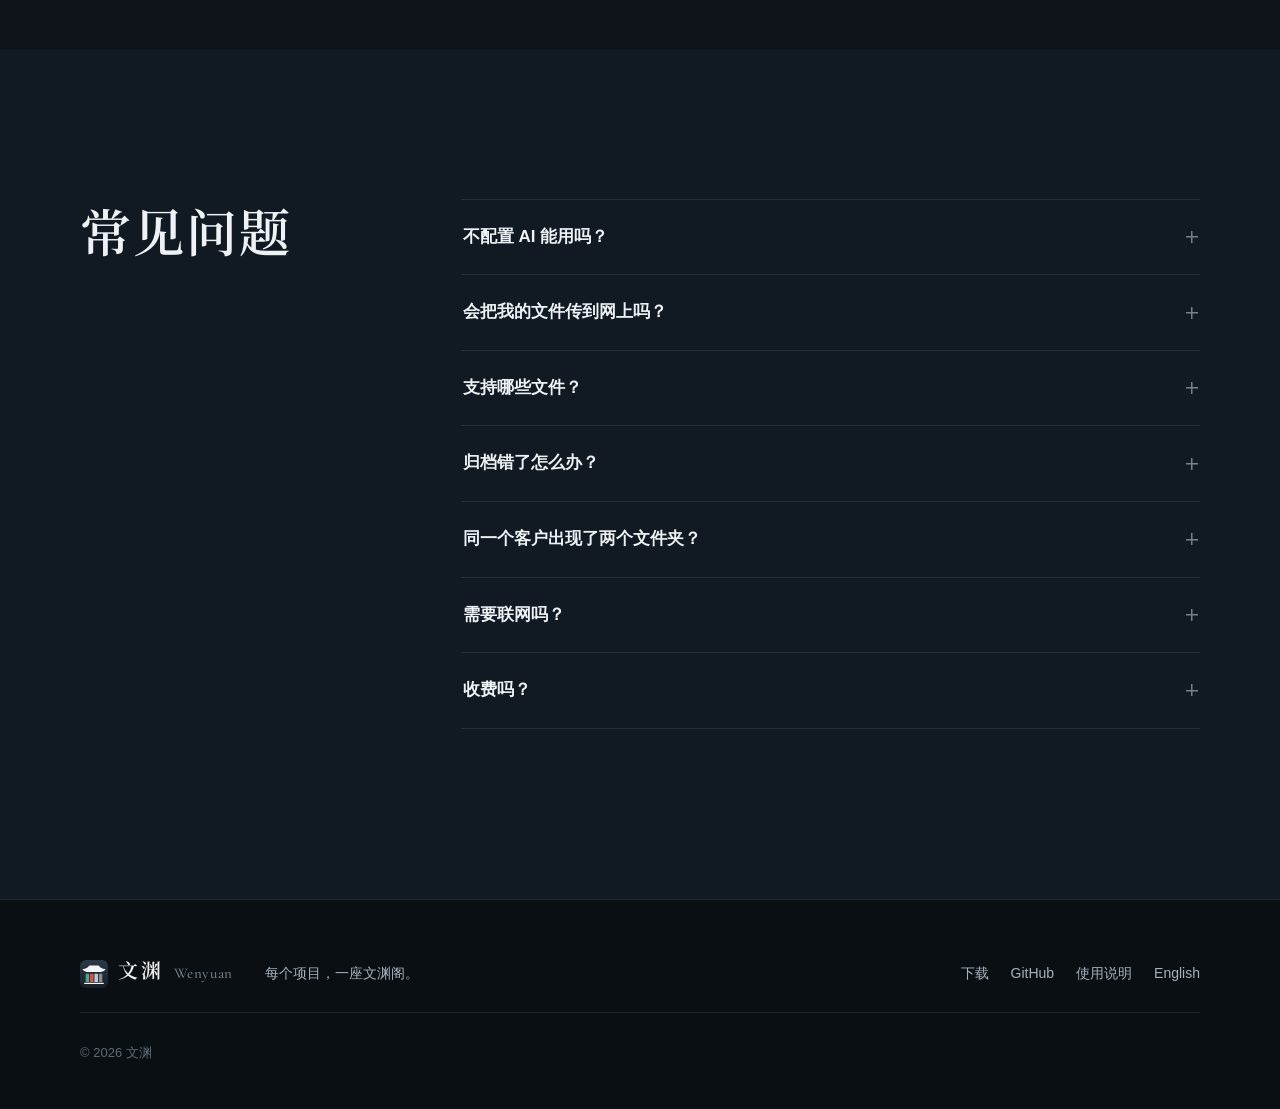
==== commit 85ccb0ad: "1.6.3：关键词拿不准时 DeepSeek 也判断项目和类型 - 同一次调用里给 DeepSeek 全部候选项目和类型码，独立判断（不提示关键词结论） - 一致提到 92%；同客户多项目由它区分 9" ====
--- a/index.html
+++ b/index.html
@@ -43,7 +43,7 @@
       <h1 class="display"><span class="ln">每个项目，</span><span class="ln">一座文渊阁。</span></h1>
       <p class="lede">把文件交给文渊：它认出文件属于哪个客户、哪个项目、是什么交付物，按统一规范改好名字，放进对应的阶段目录。拿不准的才来问你。整个过程都在你自己的电脑上完成。</p>
       <div class="cta">
-        <a class="btn btn-paper" href="download/Wenyuan-1.6.2.zip" download>下载文渊 1.6.2</a>
+        <a class="btn btn-paper" href="download/Wenyuan-1.6.3.zip" download>下载文渊 1.6.3</a>
         <a class="btn btn-ghost" href="#how">看看怎么用</a>
       </div>
       <p class="fine">免费。Windows 10/11 与 macOS 通用，需要 Python 3.9 或以上。</p>
@@ -154,8 +154,8 @@
     <div class="dl-top">
       <img src="assets/logo.svg" width="88" height="88" alt="">
       <h2 class="display" id="dl-h"><span class="ln">把文渊</span><span class="ln">装进你的电脑。</span></h2>
-      <p class="dl-meta"><b>文渊 1.6.2</b><span>ZIP 压缩包，173 KB，2026 年 11 月 2 日更新</span></p>
-      <a class="btn btn-paper btn-lg" href="download/Wenyuan-1.6.2.zip" download>下载文渊 1.6.2</a>
+      <p class="dl-meta"><b>文渊 1.6.3</b><span>ZIP 压缩包，177 KB，2026 年 11 月 2 日更新</span></p>
+      <a class="btn btn-paper btn-lg" href="download/Wenyuan-1.6.3.zip" download>下载文渊 1.6.3</a>
     </div>
     <div class="dl-os">
       <div><h3>Windows 10 / 11</h3><ol><li>先装 Python 3.9 或以上，安装时勾选「Add python.exe to PATH」。</li><li>解压后双击「启动文渊.bat」。第一次会自动安装依赖，大约 1 分钟。</li><li>浏览器打开后，在「项目」里导入 CRM 项目表。以后从开始菜单或托盘图标打开。</li></ol></div>
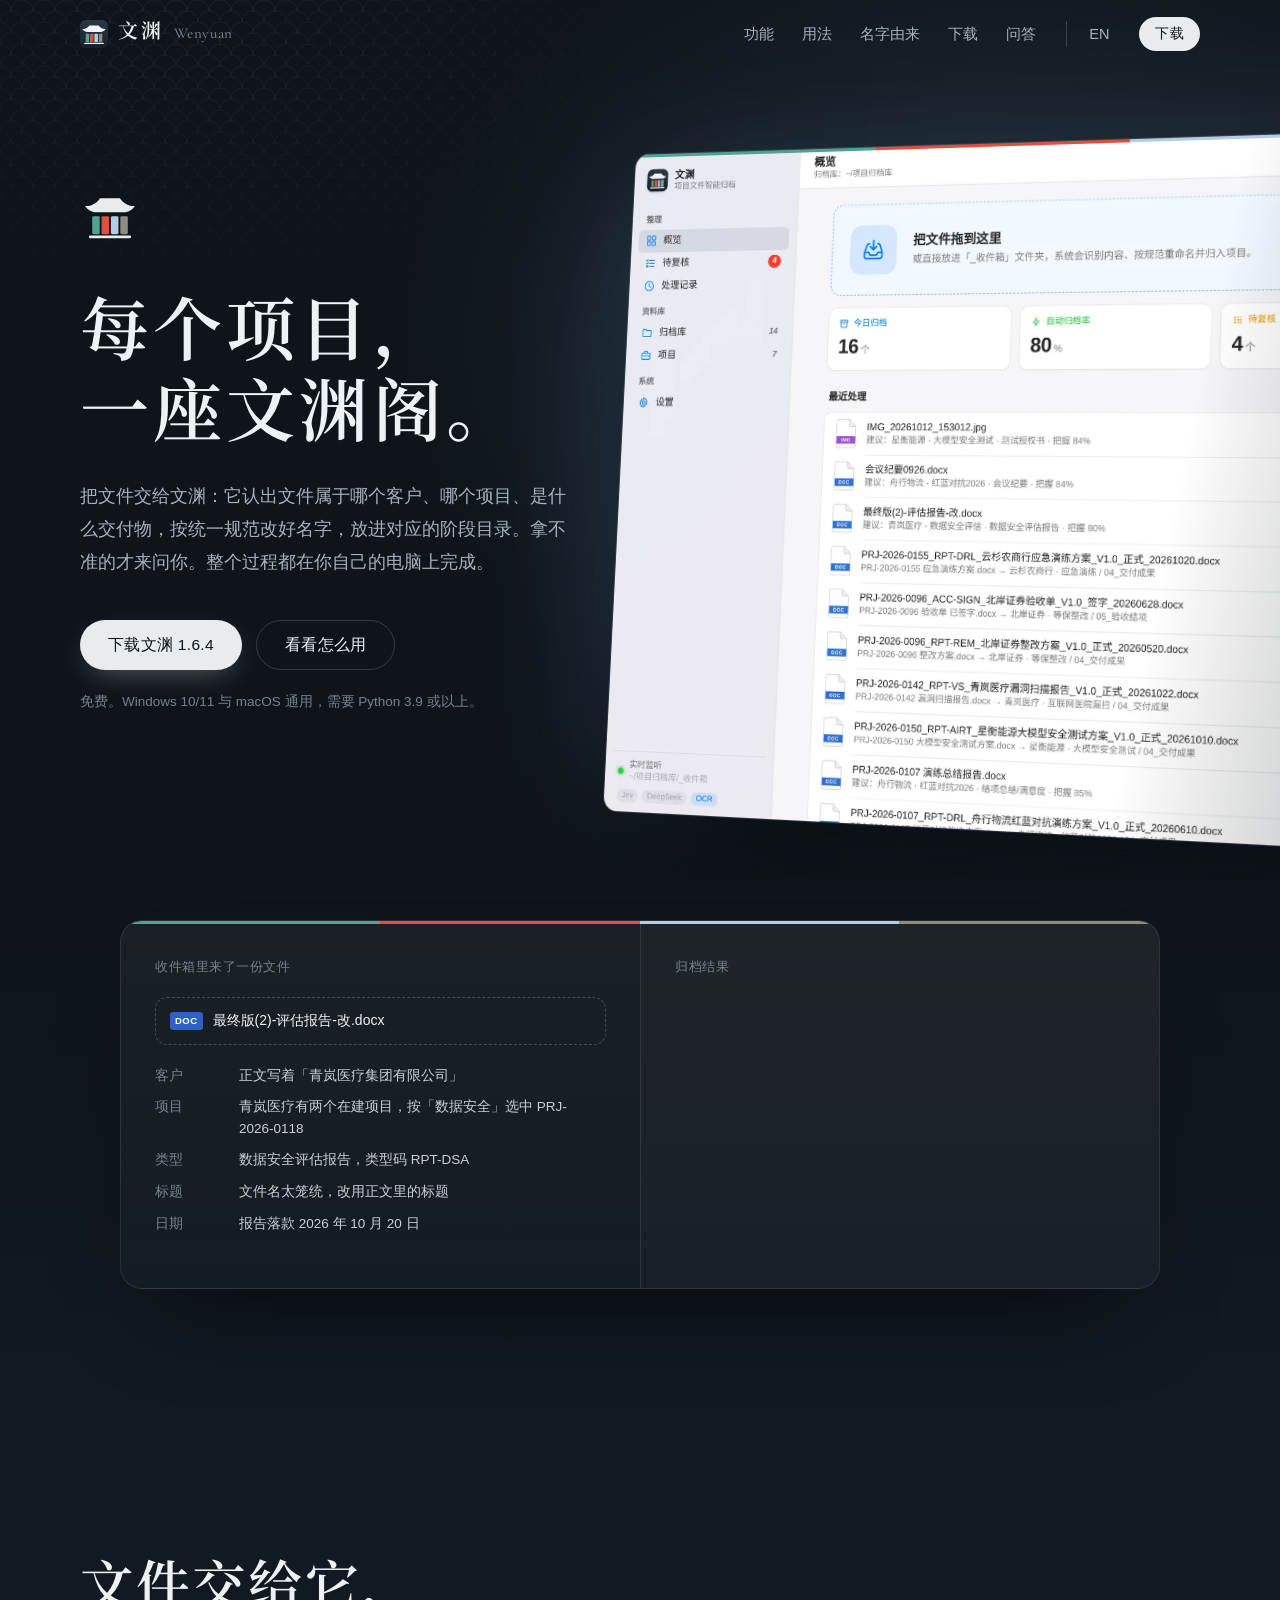
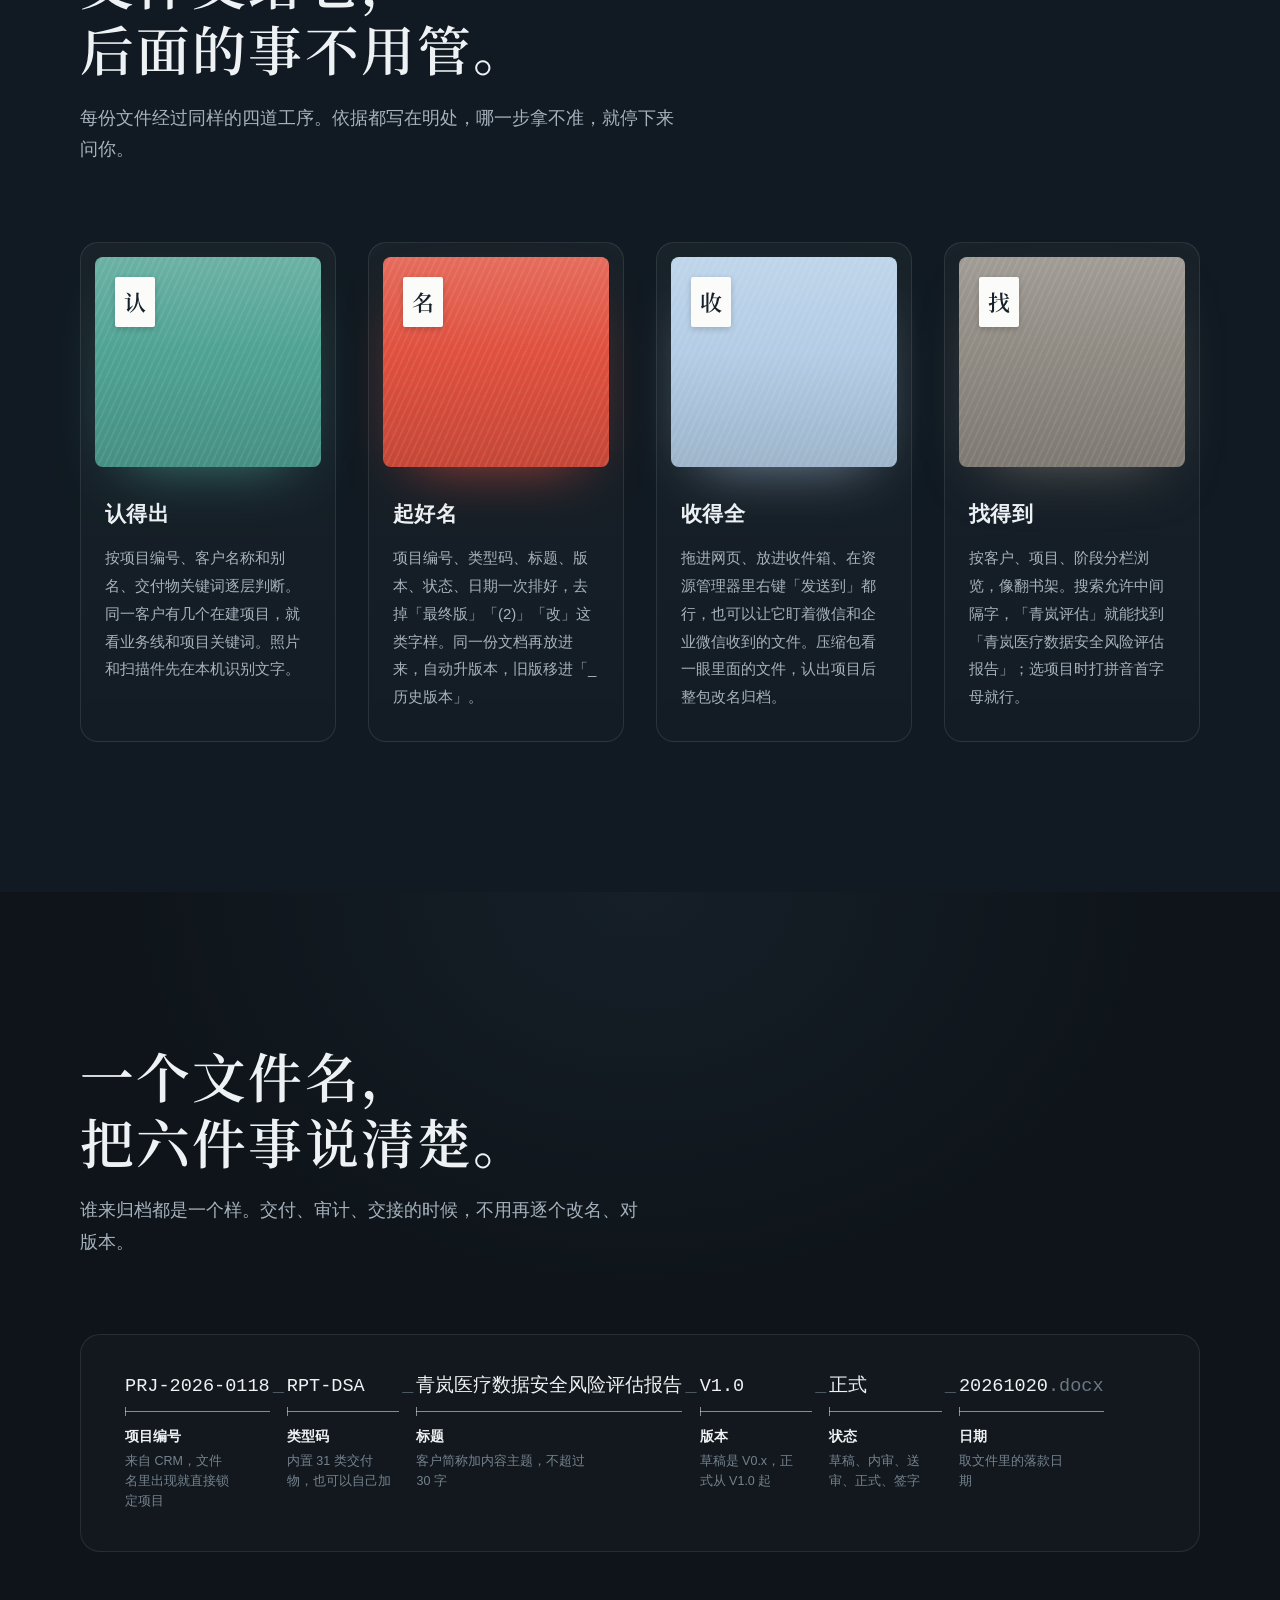
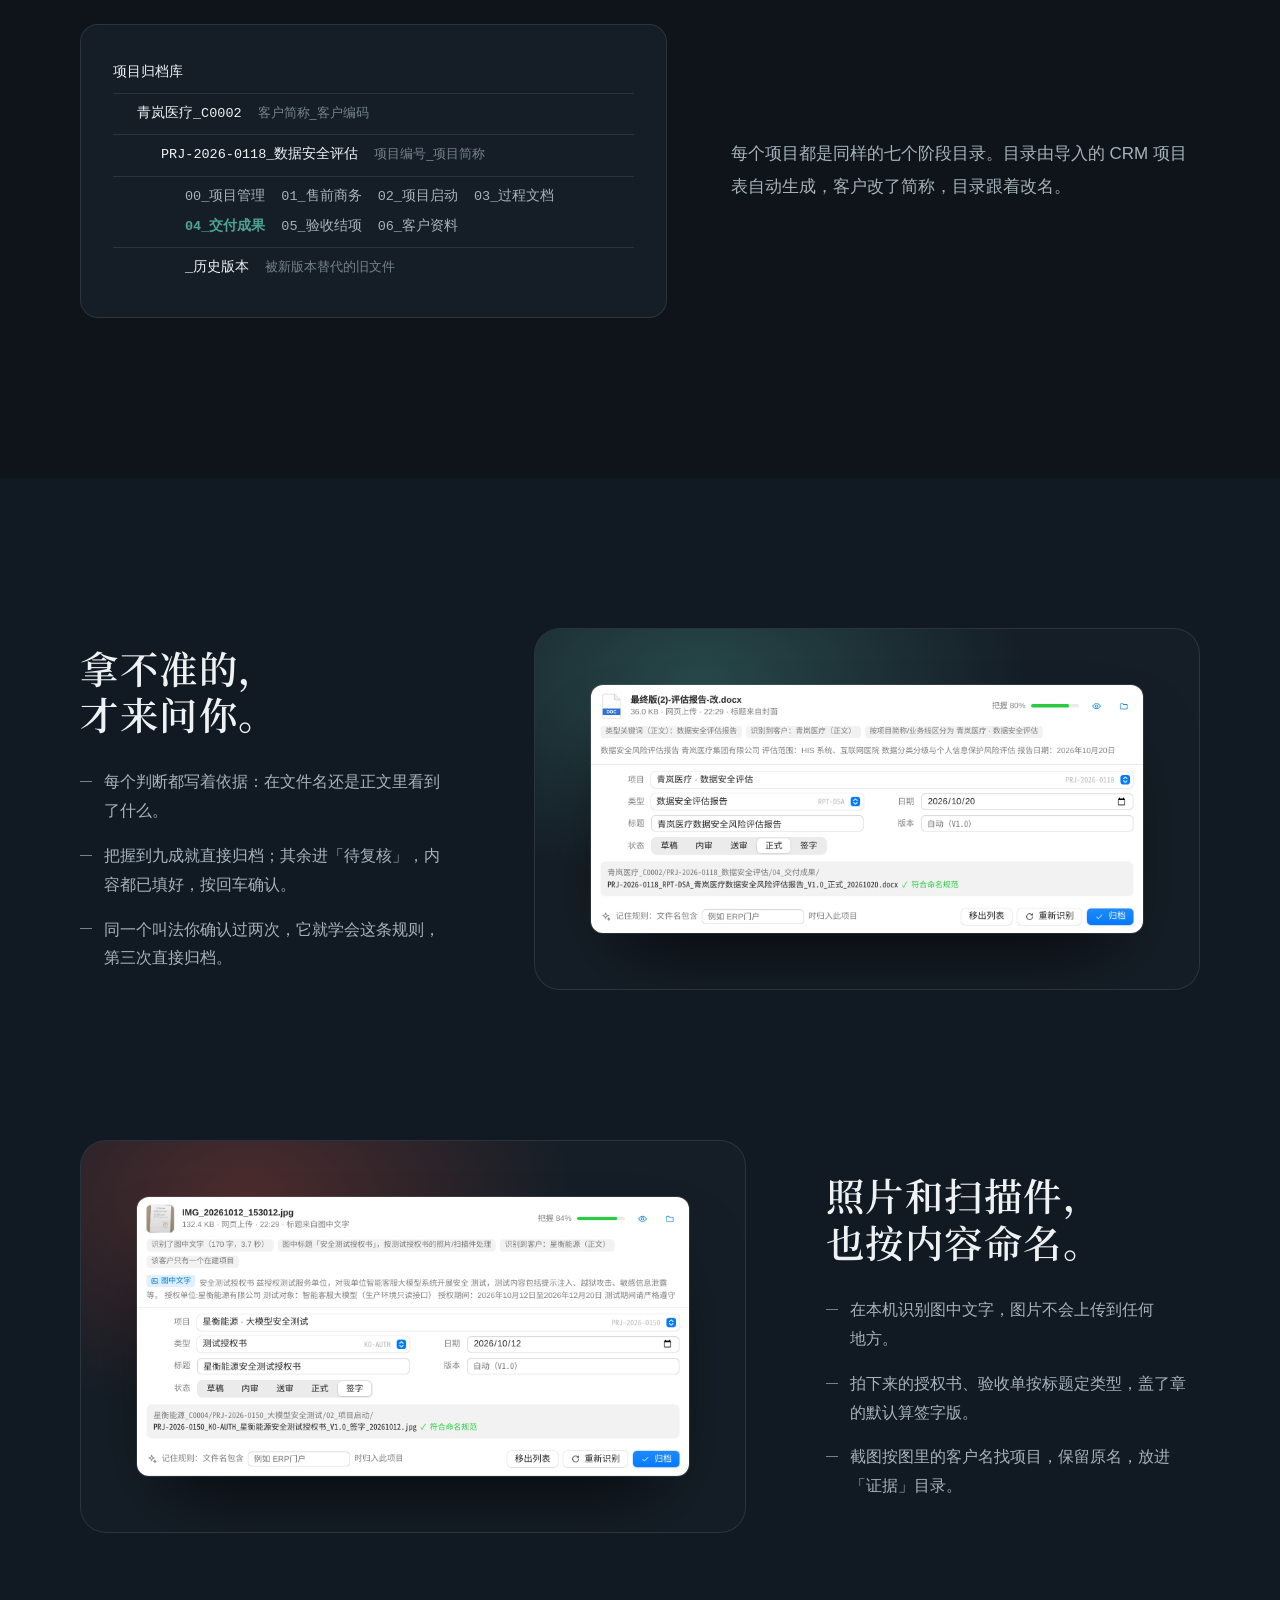
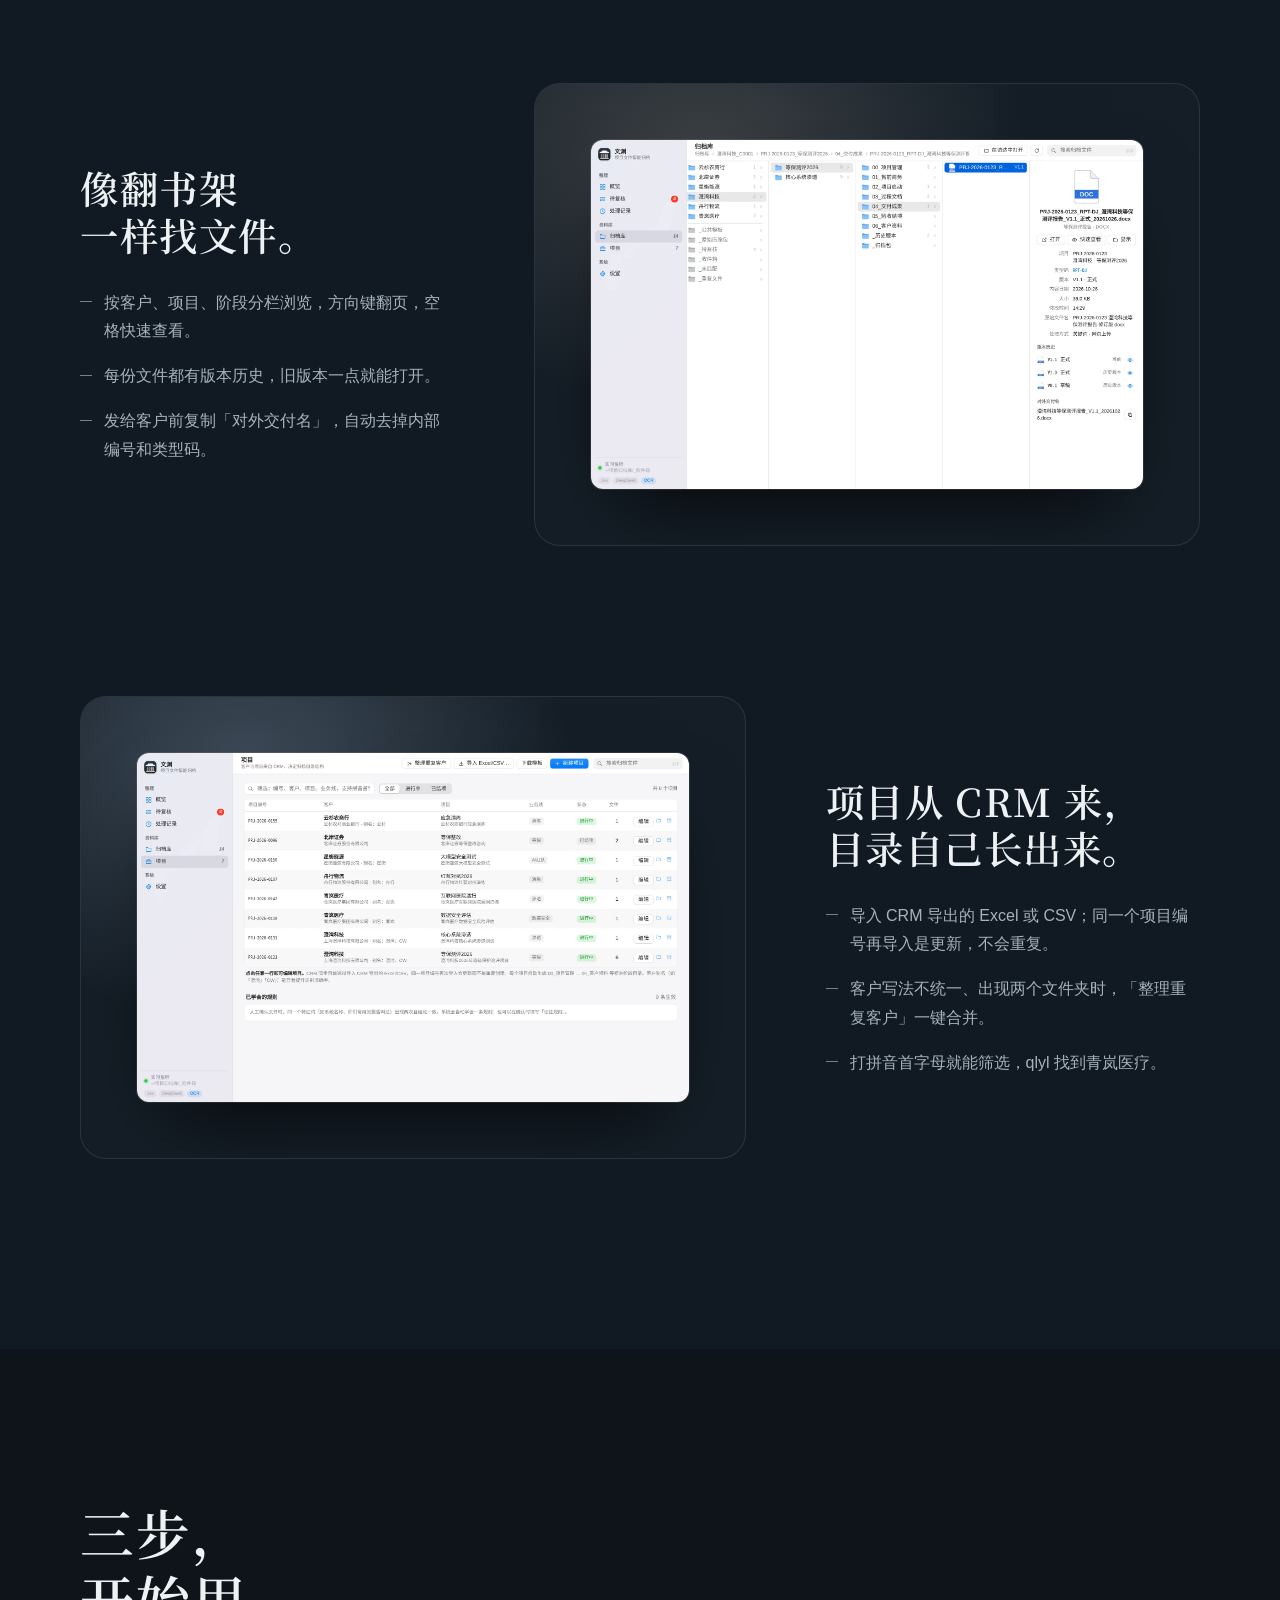
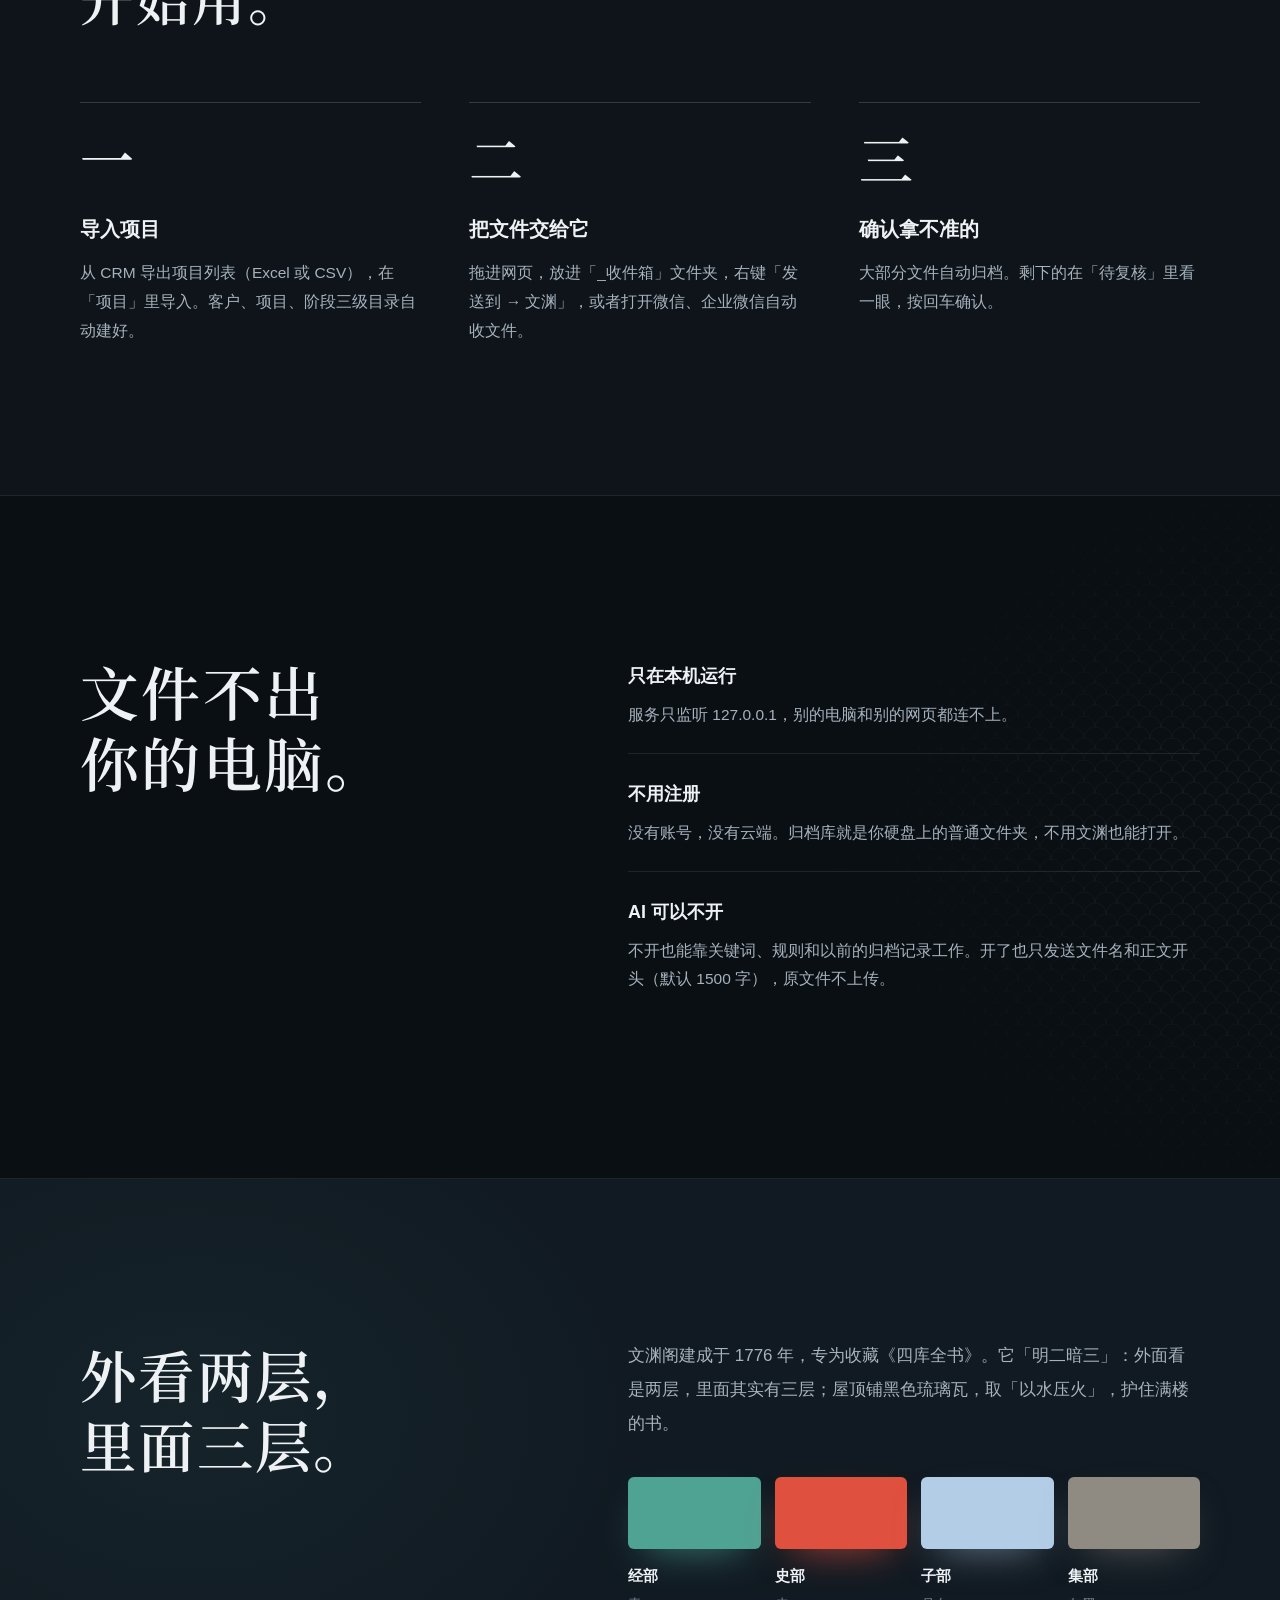
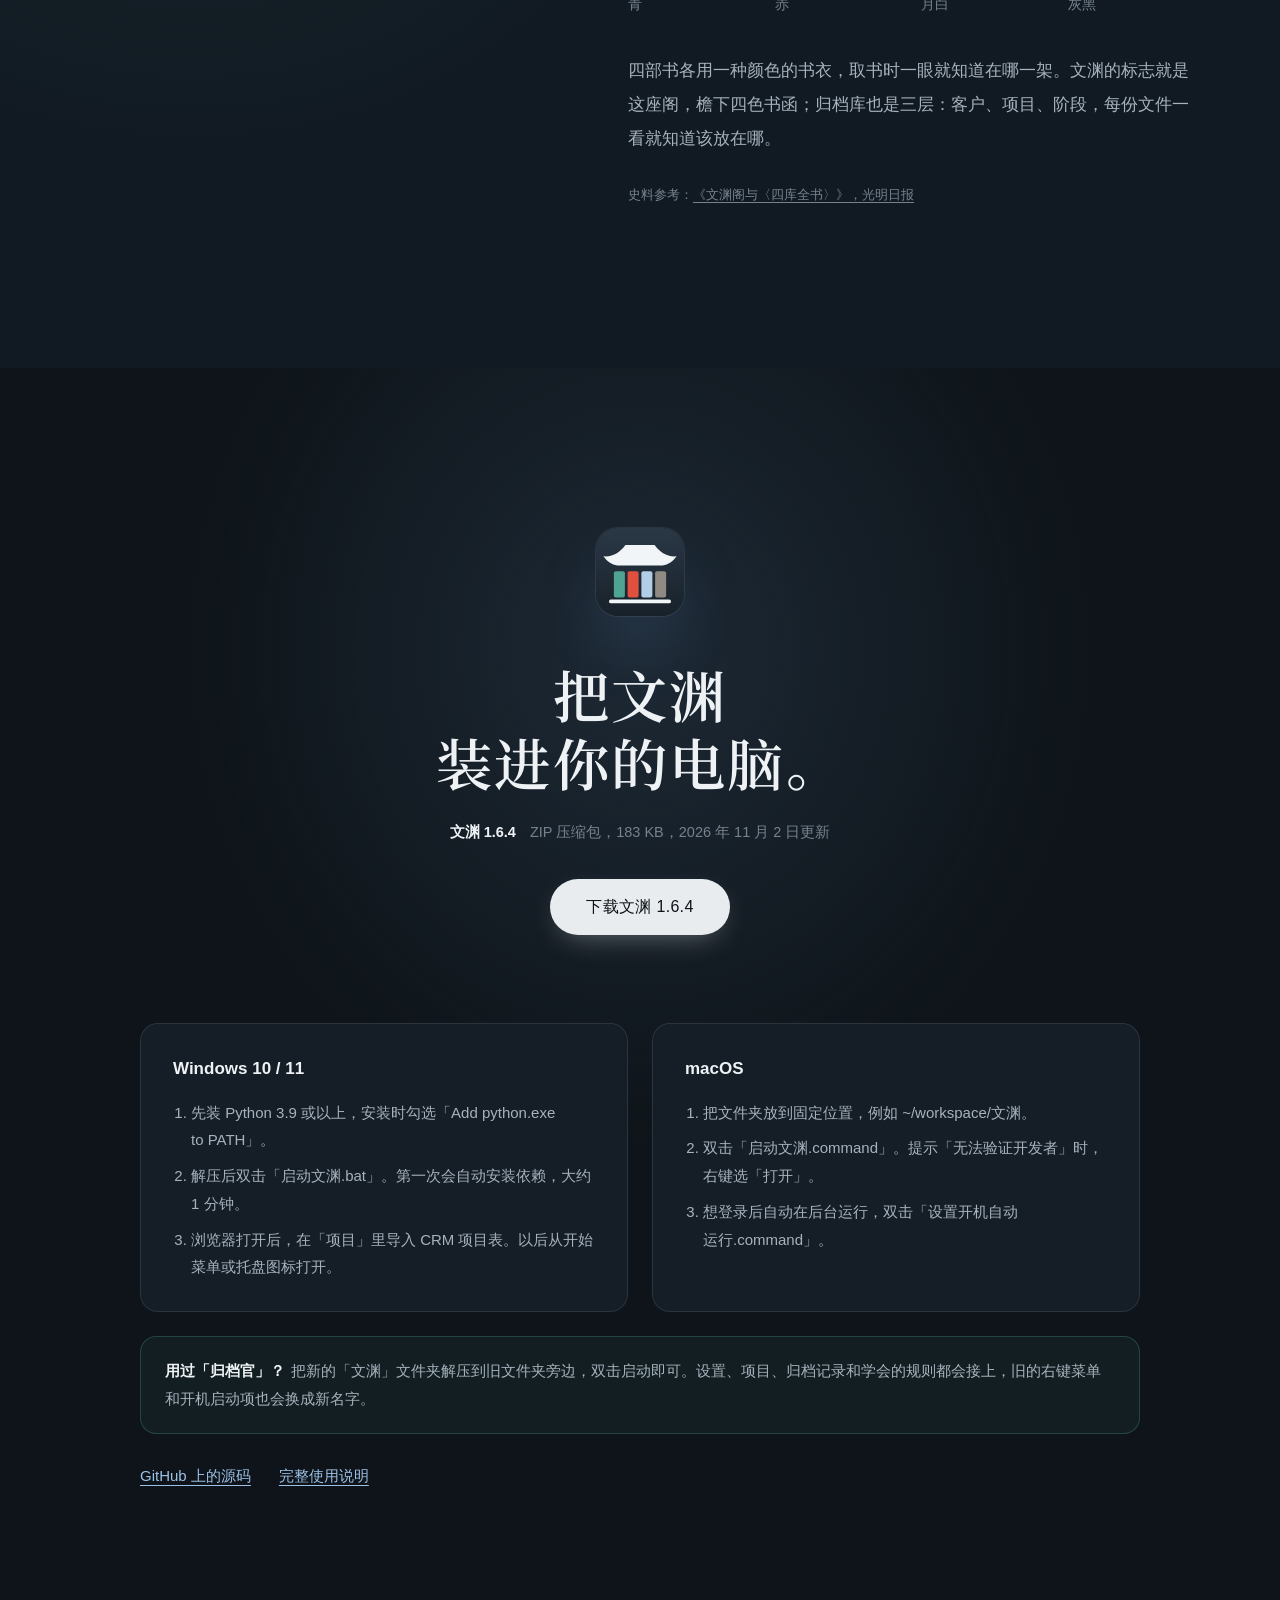
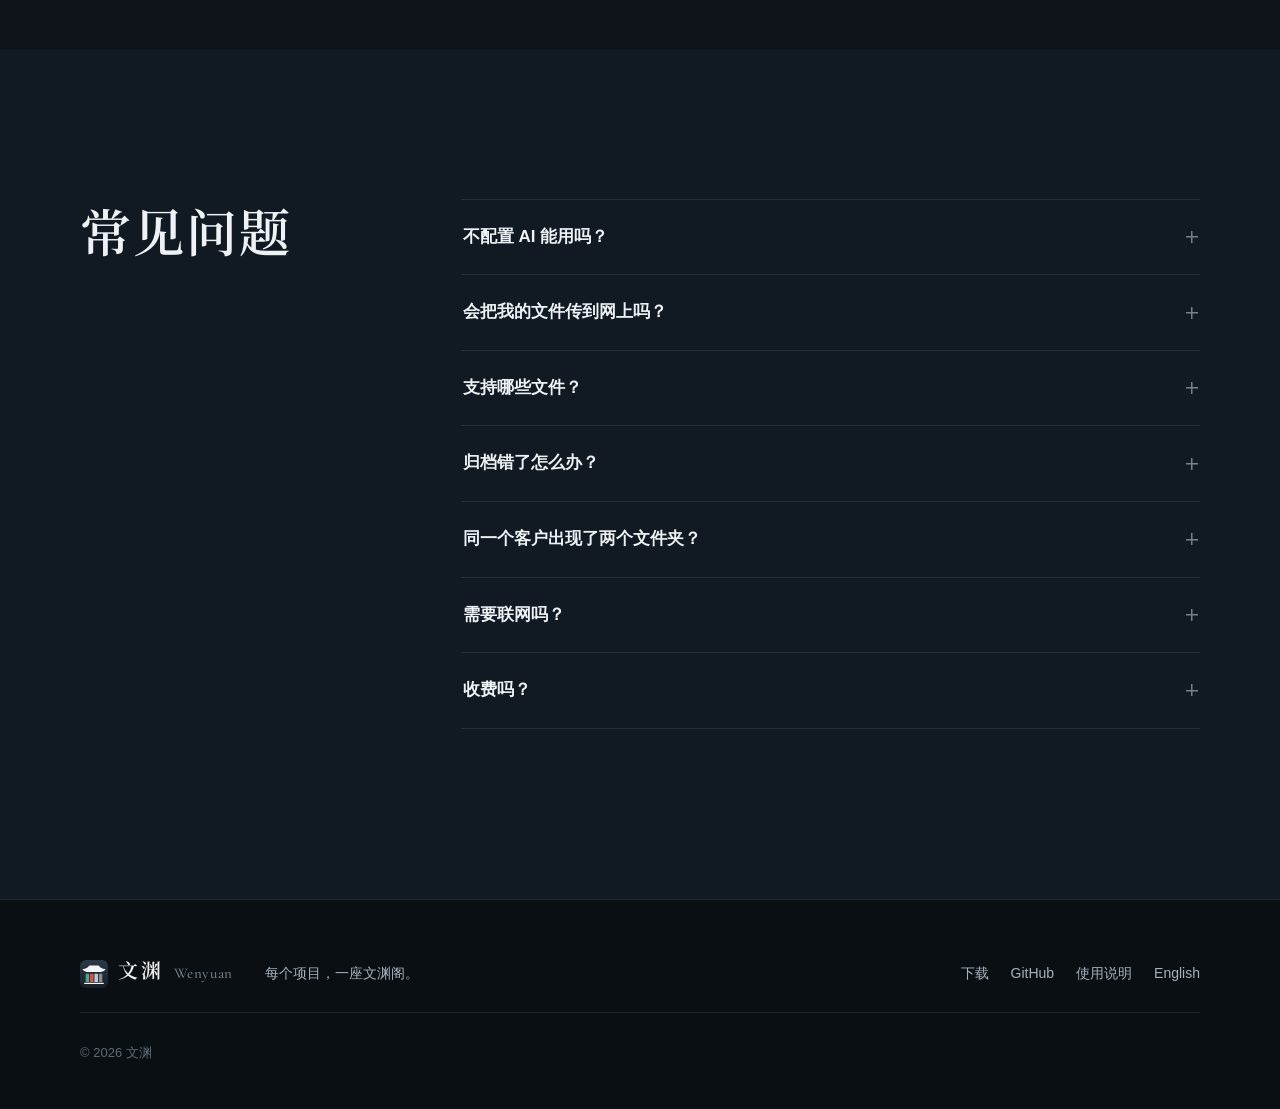
==== commit 0702f16d: "1.6.4：压缩包默认整包归档，看里面的文件判断项目 - 只解出几份代表性文档（Word/PDF/PPT/Excel 优先）读内容，临时文件读完即删 - 类型：压缩包名为准；否则按里面主文件（按大小加" ====
--- a/index.html
+++ b/index.html
@@ -43,7 +43,7 @@
       <h1 class="display"><span class="ln">每个项目，</span><span class="ln">一座文渊阁。</span></h1>
       <p class="lede">把文件交给文渊：它认出文件属于哪个客户、哪个项目、是什么交付物，按统一规范改好名字，放进对应的阶段目录。拿不准的才来问你。整个过程都在你自己的电脑上完成。</p>
       <div class="cta">
-        <a class="btn btn-paper" href="download/Wenyuan-1.6.3.zip" download>下载文渊 1.6.3</a>
+        <a class="btn btn-paper" href="download/Wenyuan-1.6.4.zip" download>下载文渊 1.6.4</a>
         <a class="btn btn-ghost" href="#how">看看怎么用</a>
       </div>
       <p class="fine">免费。Windows 10/11 与 macOS 通用，需要 Python 3.9 或以上。</p>
@@ -79,7 +79,7 @@
 <section class="pillars" id="features" aria-labelledby="pillars-h">
   <div class="wrap">
     <header class="sec-head"><h2 class="display" id="pillars-h"><span class="ln">文件交给它，</span><span class="ln">后面的事不用管。</span></h2><p>每份文件经过同样的四道工序。依据都写在明处，哪一步拿不准，就停下来问你。</p></header>
-    <div class="cases"><article class="case c-qing"><div class="case-box" aria-hidden="true"><span class="slip">认</span></div><h3>认得出</h3><p>按项目编号、客户名称和别名、交付物关键词逐层判断。同一客户有几个在建项目，就看业务线和项目关键词。照片和扫描件先在本机识别文字。</p></article><article class="case c-chi"><div class="case-box" aria-hidden="true"><span class="slip">名</span></div><h3>起好名</h3><p>项目编号、类型码、标题、版本、状态、日期一次排好，去掉「最终版」「(2)」「改」这类字样。同一份文档再放进来，自动升版本，旧版移进「_历史版本」。</p></article><article class="case c-yuebai"><div class="case-box" aria-hidden="true"><span class="slip">收</span></div><h3>收得全</h3><p>拖进网页、放进收件箱、在资源管理器里右键「发送到」都行，也可以让它盯着微信和企业微信收到的文件。压缩包自动解压，逐个归档。</p></article><article class="case c-huihei"><div class="case-box" aria-hidden="true"><span class="slip">找</span></div><h3>找得到</h3><p>按客户、项目、阶段分栏浏览，像翻书架。搜索允许中间隔字，「青岚评估」就能找到「青岚医疗数据安全风险评估报告」；选项目时打拼音首字母就行。</p></article></div>
+    <div class="cases"><article class="case c-qing"><div class="case-box" aria-hidden="true"><span class="slip">认</span></div><h3>认得出</h3><p>按项目编号、客户名称和别名、交付物关键词逐层判断。同一客户有几个在建项目，就看业务线和项目关键词。照片和扫描件先在本机识别文字。</p></article><article class="case c-chi"><div class="case-box" aria-hidden="true"><span class="slip">名</span></div><h3>起好名</h3><p>项目编号、类型码、标题、版本、状态、日期一次排好，去掉「最终版」「(2)」「改」这类字样。同一份文档再放进来，自动升版本，旧版移进「_历史版本」。</p></article><article class="case c-yuebai"><div class="case-box" aria-hidden="true"><span class="slip">收</span></div><h3>收得全</h3><p>拖进网页、放进收件箱、在资源管理器里右键「发送到」都行，也可以让它盯着微信和企业微信收到的文件。压缩包看一眼里面的文件，认出项目后整包改名归档。</p></article><article class="case c-huihei"><div class="case-box" aria-hidden="true"><span class="slip">找</span></div><h3>找得到</h3><p>按客户、项目、阶段分栏浏览，像翻书架。搜索允许中间隔字，「青岚评估」就能找到「青岚医疗数据安全风险评估报告」；选项目时打拼音首字母就行。</p></article></div>
   </div>
 </section>
 
@@ -154,8 +154,8 @@
     <div class="dl-top">
       <img src="assets/logo.svg" width="88" height="88" alt="">
       <h2 class="display" id="dl-h"><span class="ln">把文渊</span><span class="ln">装进你的电脑。</span></h2>
-      <p class="dl-meta"><b>文渊 1.6.3</b><span>ZIP 压缩包，177 KB，2026 年 11 月 2 日更新</span></p>
-      <a class="btn btn-paper btn-lg" href="download/Wenyuan-1.6.3.zip" download>下载文渊 1.6.3</a>
+      <p class="dl-meta"><b>文渊 1.6.4</b><span>ZIP 压缩包，183 KB，2026 年 11 月 2 日更新</span></p>
+      <a class="btn btn-paper btn-lg" href="download/Wenyuan-1.6.4.zip" download>下载文渊 1.6.4</a>
     </div>
     <div class="dl-os">
       <div><h3>Windows 10 / 11</h3><ol><li>先装 Python 3.9 或以上，安装时勾选「Add python.exe to PATH」。</li><li>解压后双击「启动文渊.bat」。第一次会自动安装依赖，大约 1 分钟。</li><li>浏览器打开后，在「项目」里导入 CRM 项目表。以后从开始菜单或托盘图标打开。</li></ol></div>
@@ -169,7 +169,7 @@
 <section class="faq" id="faq" aria-labelledby="faq-h">
   <div class="wrap faq-in">
     <h2 class="display" id="faq-h">常见问题</h2>
-    <div class="faq-list"><details><summary>不配置 AI 能用吗？</summary><p>能。项目编号、客户名称和别名、交付物关键词、学会的规则和以前的归档记录已经能处理大部分文件。配置 Jev 后，关键词判断不了时让它在候选项目里做选择；配置 DeepSeek 后，它会读正文开头，生成更准确的标题和日期。</p></details><details><summary>会把我的文件传到网上吗？</summary><p>不会。文渊运行在你的电脑上，图片文字识别也在本机完成。只有你打开了 AI 功能，才会把文件名和正文开头（默认 1500 字）发给你自己配置的模型服务，原文件不上传。</p></details><details><summary>支持哪些文件？</summary><p>Word（docx）、Excel、PowerPoint、PDF（包括扫描版）、文本，以及 JPG、PNG、HEIC 等图片。zip、7z、tar 压缩包会自动解压；rar 需要电脑上装有 7-Zip 或 WinRAR。老的 .doc 在 Mac 上能读内容，在 Windows 上按文件名判断。</p></details><details><summary>归档错了怎么办？</summary><p>在「概览」或「处理记录」里点撤销，文件回到待复核，被替代的旧版本恢复原位。你改正之后，相关的自动规则会停用，不会一错再错。</p></details><details><summary>同一个客户出现了两个文件夹？</summary><p>一般是换过数据库，或者同一客户在 CRM 里有两种写法。在「项目」里点「整理重复客户」：按项目编号能确定的默认勾选，合并时文件只移动不删除，内容完全相同的只留一份。</p></details><details><summary>需要联网吗？</summary><p>第一次启动要联网安装依赖（默认从清华镜像下载）。之后除了 AI 功能，都可以离线使用。</p></details><details><summary>收费吗？</summary><p>免费。</p></details></div>
+    <div class="faq-list"><details><summary>不配置 AI 能用吗？</summary><p>能。项目编号、客户名称和别名、交付物关键词、学会的规则和以前的归档记录已经能处理大部分文件。配置 Jev 后，关键词判断不了时让它在候选项目里做选择；配置 DeepSeek 后，它会读正文开头，生成更准确的标题和日期。</p></details><details><summary>会把我的文件传到网上吗？</summary><p>不会。文渊运行在你的电脑上，图片文字识别也在本机完成。只有你打开了 AI 功能，才会把文件名和正文开头（默认 1500 字）发给你自己配置的模型服务，原文件不上传。</p></details><details><summary>支持哪些文件？</summary><p>Word（docx）、Excel、PowerPoint、PDF（包括扫描版）、文本，以及 JPG、PNG、HEIC 等图片。zip、7z、tar、rar 压缩包会看里面的文件判断项目，整包改名归档，也可以设置成解压后逐个归档；rar 需要电脑上装有 7-Zip 或 WinRAR。老的 .doc 在 Mac 上能读内容，在 Windows 上按文件名判断。</p></details><details><summary>归档错了怎么办？</summary><p>在「概览」或「处理记录」里点撤销，文件回到待复核，被替代的旧版本恢复原位。你改正之后，相关的自动规则会停用，不会一错再错。</p></details><details><summary>同一个客户出现了两个文件夹？</summary><p>一般是换过数据库，或者同一客户在 CRM 里有两种写法。在「项目」里点「整理重复客户」：按项目编号能确定的默认勾选，合并时文件只移动不删除，内容完全相同的只留一份。</p></details><details><summary>需要联网吗？</summary><p>第一次启动要联网安装依赖（默认从清华镜像下载）。之后除了 AI 功能，都可以离线使用。</p></details><details><summary>收费吗？</summary><p>免费。</p></details></div>
   </div>
 </section>
 
